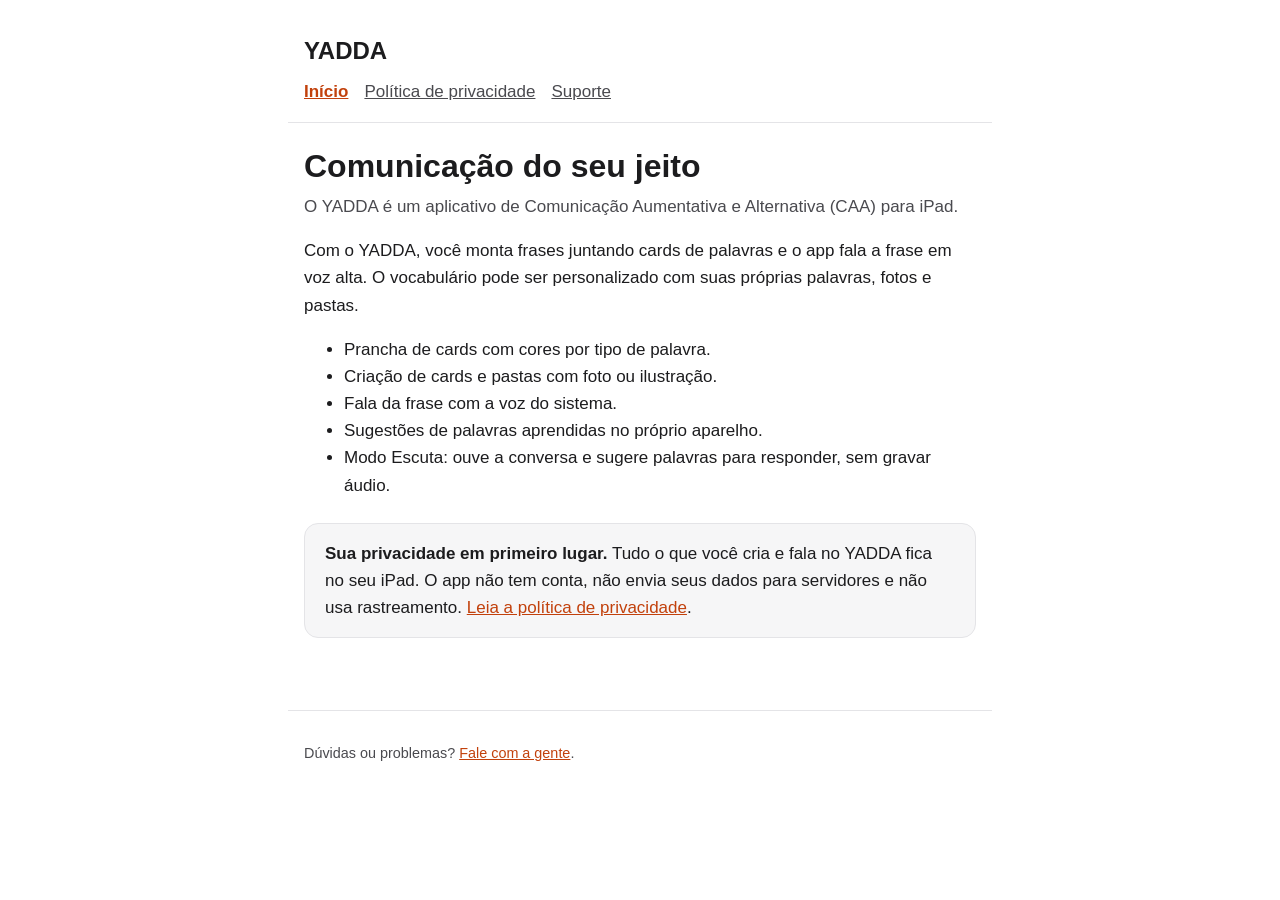
==== index.html @ 6ea57fcd "Site do YADDA: início, política de privacidade e suporte Inclui o guia APP_STORE.md com as respostas" ====
<!doctype html>
<html lang="pt-BR">
<head>
  <meta charset="utf-8">
  <meta name="viewport" content="width=device-width, initial-scale=1">
  <title>YADDA</title>
  <meta name="description" content="YADDA é um aplicativo de Comunicação Aumentativa e Alternativa (CAA) para iPad.">
  <link rel="stylesheet" href="estilo.css">
</head>
<body>
  <header>
    <a class="marca" href="index.html">YADDA</a>
    <nav aria-label="Páginas do site">
      <a href="index.html" aria-current="page">Início</a>
      <a href="privacidade.html">Política de privacidade</a>
      <a href="suporte.html">Suporte</a>
    </nav>
  </header>

  <main>
    <h1>Comunicação do seu jeito</h1>
    <p class="subtitulo">O YADDA é um aplicativo de Comunicação Aumentativa e Alternativa (CAA) para iPad.</p>

    <p>Com o YADDA, você monta frases juntando cards de palavras e o app fala a frase em voz alta. O vocabulário pode ser personalizado com suas próprias palavras, fotos e pastas.</p>

    <ul>
      <li>Prancha de cards com cores por tipo de palavra.</li>
      <li>Criação de cards e pastas com foto ou ilustração.</li>
      <li>Fala da frase com a voz do sistema.</li>
      <li>Sugestões de palavras aprendidas no próprio aparelho.</li>
      <li>Modo Escuta: ouve a conversa e sugere palavras para responder, sem gravar áudio.</li>
    </ul>

    <div class="cartao">
      <p><strong>Sua privacidade em primeiro lugar.</strong> Tudo o que você cria e fala no YADDA fica no seu iPad. O app não tem conta, não envia seus dados para servidores e não usa rastreamento. <a href="privacidade.html">Leia a política de privacidade</a>.</p>
    </div>
  </main>

  <footer>
    <p>Dúvidas ou problemas? <a href="suporte.html">Fale com a gente</a>.</p>
  </footer>
</body>
</html>
---- estilo.css ----
:root {
  --fundo: #ffffff;
  --texto: #1c1c1e;
  --texto-suave: #4a4a4f;
  --destaque: #c2410c;
  --borda: #e4e4e7;
  --cartao: #f6f6f7;
  color-scheme: light dark;
}

@media (prefers-color-scheme: dark) {
  :root {
    --fundo: #111113;
    --texto: #f2f2f4;
    --texto-suave: #b4b4ba;
    --destaque: #fb923c;
    --borda: #2c2c30;
    --cartao: #1c1c1f;
  }
}

* { box-sizing: border-box; }

body {
  margin: 0;
  background: var(--fundo);
  color: var(--texto);
  font-family: -apple-system, BlinkMacSystemFont, "SF Pro Text", "Segoe UI", Roboto, sans-serif;
  font-size: 1.0625rem;
  line-height: 1.6;
}

header, main, footer {
  max-width: 44rem;
  margin: 0 auto;
  padding: 0 1rem;
}

header {
  padding-top: 2rem;
  padding-bottom: 1rem;
  border-bottom: 1px solid var(--borda);
}

header a.marca {
  font-size: 1.5rem;
  font-weight: 700;
  color: var(--texto);
  text-decoration: none;
}

nav {
  margin-top: 0.5rem;
  display: flex;
  flex-wrap: wrap;
  gap: 1rem;
}

nav a { color: var(--texto-suave); }
nav a[aria-current="page"] { color: var(--destaque); font-weight: 600; }

main { padding-top: 1.5rem; padding-bottom: 3rem; }

h1 { font-size: 2rem; line-height: 1.2; margin: 0 0 0.5rem; }
h2 { font-size: 1.3rem; margin-top: 2rem; }

a { color: var(--destaque); }
a:focus-visible { outline: 3px solid var(--destaque); outline-offset: 2px; }

.subtitulo { color: var(--texto-suave); margin-top: 0; }

.cartao {
  background: var(--cartao);
  border: 1px solid var(--borda);
  border-radius: 14px;
  padding: 1rem 1.25rem;
  margin: 1.5rem 0;
}

.cartao p:first-child { margin-top: 0; }
.cartao p:last-child { margin-bottom: 0; }

footer {
  border-top: 1px solid var(--borda);
  padding-top: 1rem;
  padding-bottom: 2rem;
  color: var(--texto-suave);
  font-size: 0.9rem;
}
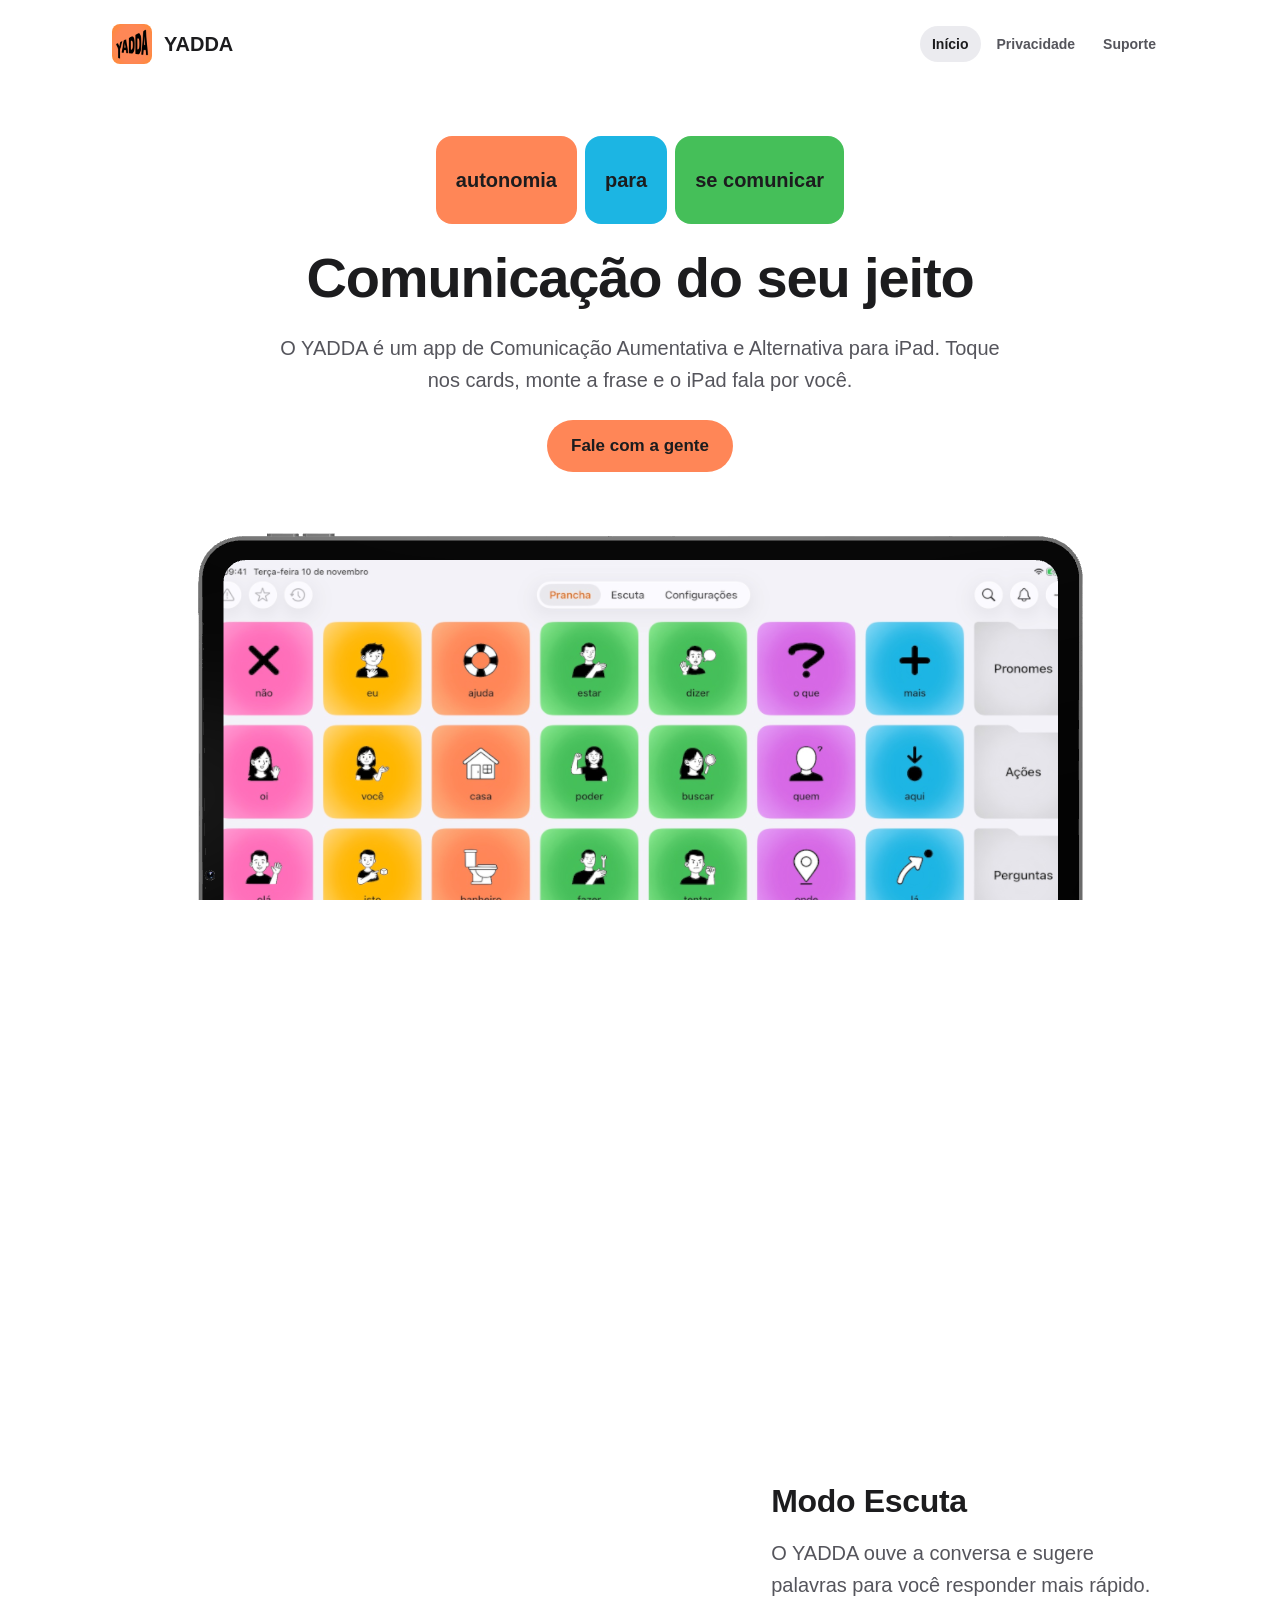
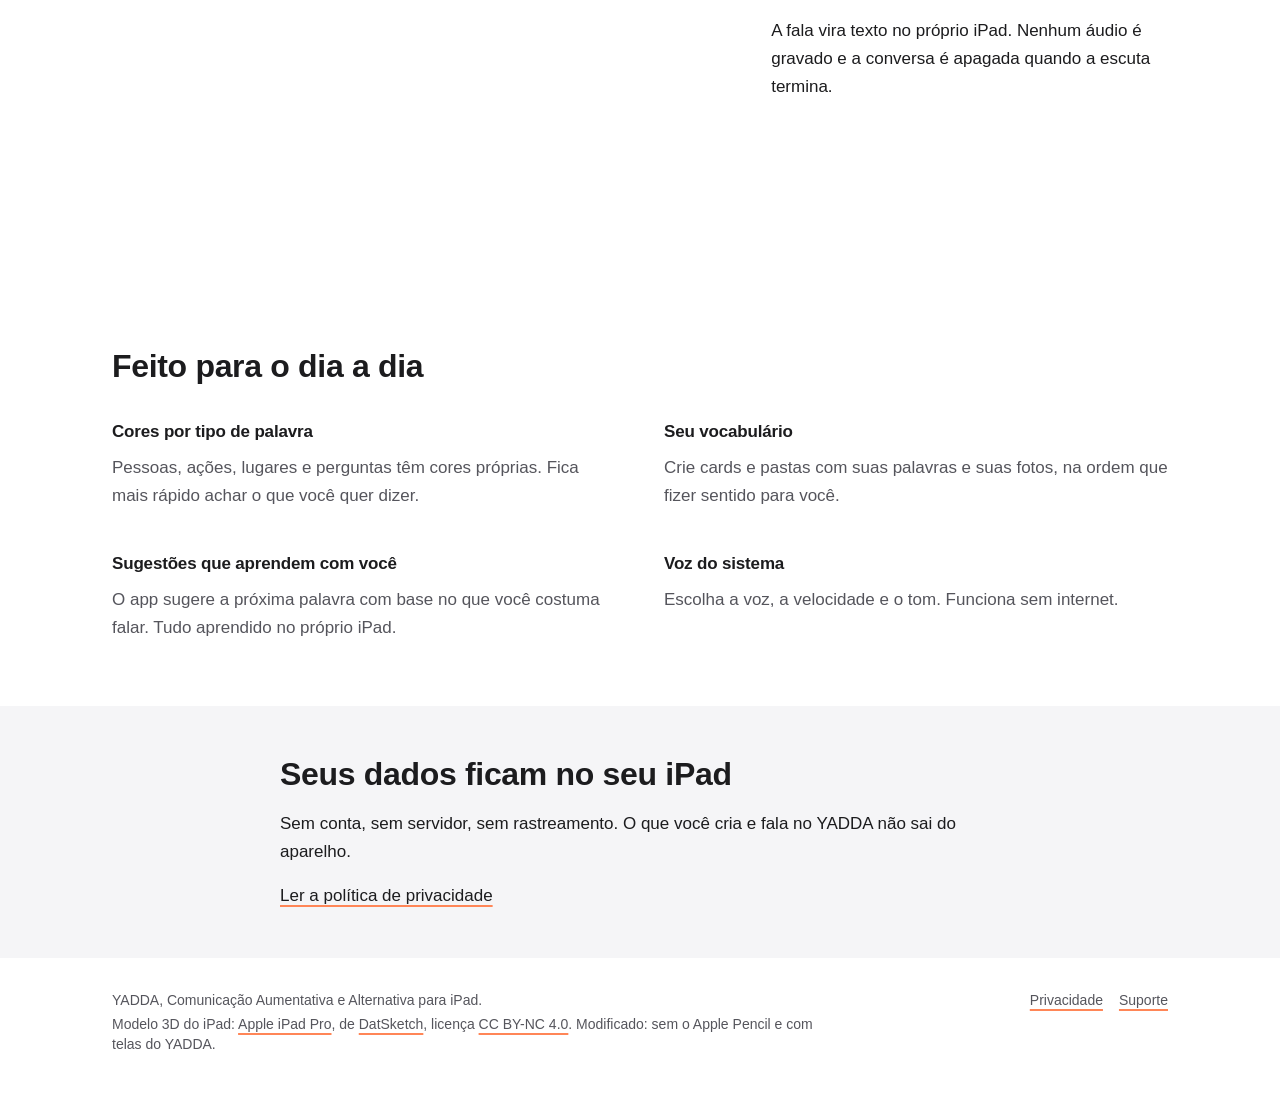
==== commit e28a891d: "feat: iPad 3D girando na rolagem, rolagem suave e frase nas cores do app - O iPad gira uma volta len" ====
--- a/index.html
+++ b/index.html
@@ -5,39 +5,106 @@
   <meta name="viewport" content="width=device-width, initial-scale=1">
   <title>YADDA</title>
   <meta name="description" content="YADDA é um aplicativo de Comunicação Aumentativa e Alternativa (CAA) para iPad.">
+  <meta name="theme-color" content="#ffffff" media="(prefers-color-scheme: light)">
+  <meta name="theme-color" content="#111113" media="(prefers-color-scheme: dark)">
+  <link rel="icon" href="favicon.png" type="image/png">
+  <link rel="apple-touch-icon" href="apple-touch-icon.png">
   <link rel="stylesheet" href="estilo.css">
+  <script>
+    if (!matchMedia("(prefers-reduced-motion: reduce)").matches) document.documentElement.classList.add("anima");
+  </script>
+  <script src="js/lenis-1.3.27.js" defer></script>
+  <script src="js/motion-14.6.0.js" defer></script>
+  <script src="js/animacoes.js" defer></script>
+  <script src="js/ipad3d.js" type="module"></script>
 </head>
 <body>
-  <header>
-    <a class="marca" href="index.html">YADDA</a>
-    <nav aria-label="Páginas do site">
-      <a href="index.html" aria-current="page">Início</a>
-      <a href="privacidade.html">Política de privacidade</a>
-      <a href="suporte.html">Suporte</a>
-    </nav>
+  <a class="pular" href="#conteudo">Pular para o conteúdo</a>
+  <div class="progresso" aria-hidden="true"></div>
+
+  <header class="topo">
+    <div class="conteudo">
+      <a class="marca" href="index.html" data-entra><img src="img/icone.png" alt="" width="40" height="40">YADDA</a>
+      <nav class="menu" aria-label="Páginas do site">
+        <a href="index.html" aria-current="page" data-entra>Início</a>
+        <a href="privacidade.html" data-entra>Privacidade</a>
+        <a href="suporte.html" data-entra>Suporte</a>
+      </nav>
+    </div>
   </header>
 
-  <main>
-    <h1>Comunicação do seu jeito</h1>
-    <p class="subtitulo">O YADDA é um aplicativo de Comunicação Aumentativa e Alternativa (CAA) para iPad.</p>
+  <main id="conteudo">
+    <section class="conteudo abertura">
+      <div class="abertura__texto">
+        <div class="frase" role="group" aria-label="Frase de exemplo. Toque em uma palavra para ouvir.">
+          <button type="button" data-entra data-palavra="autonomia">autonomia</button>
+          <button type="button" data-entra data-palavra="para">para</button>
+          <button type="button" data-entra data-palavra="se comunicar">se comunicar</button>
+        </div>
+        <h1 data-palavras>Comunicação do seu jeito</h1>
+        <p class="apoio" data-entra>O YADDA é um app de Comunicação Aumentativa e Alternativa para iPad. Toque nos cards, monte a frase e o iPad fala por você.</p>
+        <a class="botao botao--principal" href="suporte.html" data-entra>Fale com a gente</a>
+      </div>
+      <div class="palco" data-entra>
+        <figure class="ipad" data-inclina data-ipad="prancha">
+          <img src="img/prancha.jpg" width="2048" height="1536" alt="Prancha do YADDA no iPad deitado, com cards coloridos de palavras organizados em colunas por cor e a frase autonomia para se comunicar escrita na barra de baixo, com sugestões de próximas palavras.">
+        </figure>
+      </div>
+    </section>
 
-    <p>Com o YADDA, você monta frases juntando cards de palavras e o app fala a frase em voz alta. O vocabulário pode ser personalizado com suas próprias palavras, fotos e pastas.</p>
+    <section class="conteudo escuta" aria-labelledby="titulo-escuta">
+      <div class="escuta__texto" data-cascata>
+        <h2 id="titulo-escuta">Modo Escuta</h2>
+        <p class="apoio">O YADDA ouve a conversa e sugere palavras para você responder mais rápido.</p>
+        <p>A fala vira texto no próprio iPad. Nenhum áudio é gravado e a conversa é apagada quando a escuta termina.</p>
+      </div>
+      <figure class="ipad" data-revela data-ipad="escuta">
+        <img src="img/escuta.jpg" width="2048" height="1536" alt="Tela do Modo Escuta no iPad deitado, com uma esfera colorida no centro e o botão para permitir o microfone e a fala." loading="lazy">
+      </figure>
+    </section>
 
-    <ul>
-      <li>Prancha de cards com cores por tipo de palavra.</li>
-      <li>Criação de cards e pastas com foto ou ilustração.</li>
-      <li>Fala da frase com a voz do sistema.</li>
-      <li>Sugestões de palavras aprendidas no próprio aparelho.</li>
-      <li>Modo Escuta: ouve a conversa e sugere palavras para responder, sem gravar áudio.</li>
-    </ul>
+    <section class="conteudo recursos" aria-labelledby="titulo-recursos">
+      <h2 id="titulo-recursos" data-revela>Feito para o dia a dia</h2>
+      <ul data-cascata>
+        <li>
+          <h3>Cores por tipo de palavra</h3>
+          <p>Pessoas, ações, lugares e perguntas têm cores próprias. Fica mais rápido achar o que você quer dizer.</p>
+        </li>
+        <li>
+          <h3>Seu vocabulário</h3>
+          <p>Crie cards e pastas com suas palavras e suas fotos, na ordem que fizer sentido para você.</p>
+        </li>
+        <li>
+          <h3>Sugestões que aprendem com você</h3>
+          <p>O app sugere a próxima palavra com base no que você costuma falar. Tudo aprendido no próprio iPad.</p>
+        </li>
+        <li>
+          <h3>Voz do sistema</h3>
+          <p>Escolha a voz, a velocidade e o tom. Funciona sem internet.</p>
+        </li>
+      </ul>
+    </section>
 
-    <div class="cartao">
-      <p><strong>Sua privacidade em primeiro lugar.</strong> Tudo o que você cria e fala no YADDA fica no seu iPad. O app não tem conta, não envia seus dados para servidores e não usa rastreamento. <a href="privacidade.html">Leia a política de privacidade</a>.</p>
-    </div>
+    <section class="faixa" aria-labelledby="titulo-privacidade">
+      <div class="conteudo" data-cascata>
+        <h2 id="titulo-privacidade">Seus dados ficam no seu iPad</h2>
+        <p>Sem conta, sem servidor, sem rastreamento. O que você cria e fala no YADDA não sai do aparelho.</p>
+        <p><a href="privacidade.html">Ler a política de privacidade</a></p>
+      </div>
+    </section>
   </main>
 
-  <footer>
-    <p>Dúvidas ou problemas? <a href="suporte.html">Fale com a gente</a>.</p>
+  <footer class="rodape">
+    <div class="conteudo">
+      <div class="rodape__texto">
+        <p>YADDA, Comunicação Aumentativa e Alternativa para iPad.</p>
+        <p>Modelo 3D do iPad: <a href="https://sketchfab.com/3d-models/apple-ipad-pro-e5ffb3c80b2d4d6690249f8ee2bdafbe">Apple iPad Pro</a>, de <a href="https://sketchfab.com/DatSketch">DatSketch</a>, licença <a href="https://creativecommons.org/licenses/by-nc/4.0/deed.pt-br">CC BY-NC 4.0</a>. Modificado: sem o Apple Pencil e com telas do YADDA.</p>
+      </div>
+      <nav aria-label="Rodapé">
+        <a href="privacidade.html">Privacidade</a>
+        <a href="suporte.html">Suporte</a>
+      </nav>
+    </div>
   </footer>
 </body>
 </html>
--- a/estilo.css
+++ b/estilo.css
@@ -1,89 +1,496 @@
+/* YADDA · tokens e estilos do site.
+   Primitivos vêm do app (Colors/Default e AppIcon). Componentes usam só os semânticos. */
+
 :root {
-  --fundo: #ffffff;
-  --texto: #1c1c1e;
-  --texto-suave: #4a4a4f;
-  --destaque: #c2410c;
-  --borda: #e4e4e7;
-  --cartao: #f6f6f7;
+  /* Primitivos: paleta Original dos cards e laranja do ícone */
+  --yellow-500: #ffb700;
+  --green-500: #45bf59;
+  --orange-500: #ff8657;
+  --blue-500: #1cb5e3;
+  --pink-500: #ff6eb9;
+  --purple-500: #d668e5;
+  --neutral-0: #ffffff;
+  --neutral-50: #f5f5f7;
+  --neutral-100: #ebebef;
+  --neutral-600: #55555c;
+  --neutral-900: #1c1c1e;
+  --neutral-950: #111113;
+
+  /* Semânticos (claro) */
+  --color-bg: var(--neutral-0);
+  --color-surface: var(--neutral-50);
+  --color-surface-strong: var(--neutral-100);
+  --color-text: var(--neutral-900);
+  --color-text-muted: var(--neutral-600);
+  --color-on-brand: var(--neutral-900);
+  --color-brand: var(--orange-500);
+  --color-link-line: var(--orange-500);
+  --color-focus: var(--neutral-900);
+  --color-bezel: var(--neutral-900);
+
+  /* Espaço (grade de 4) */
+  --space-1: 4px;
+  --space-2: 8px;
+  --space-3: 12px;
+  --space-4: 16px;
+  --space-5: 20px;
+  --space-6: 24px;
+  --space-8: 32px;
+  --space-10: 40px;
+  --space-12: 48px;
+  --space-16: 64px;
+  --space-24: 96px;
+
+  /* Raio */
+  --radius-sm: 8px;
+  --radius-md: 16px;
+  --radius-lg: 24px;
+  --radius-xl: 40px;
+  --radius-pill: 999px;
+
+  /* Tipografia: escala com line-height na grade */
+  --font-sans: -apple-system, BlinkMacSystemFont, "SF Pro Text", "Segoe UI", Roboto, sans-serif;
+  --text-sm: 14px;   --leading-sm: 20px;
+  --text-md: 17px;   --leading-md: 28px;
+  --text-lg: 20px;   --leading-lg: 32px;
+  --text-xl: 24px;   --leading-xl: 32px;
+  --text-2xl: 32px;  --leading-2xl: 40px;
+  --text-3xl: 40px;  --leading-3xl: 44px;
+  --text-4xl: 56px;  --leading-4xl: 60px;
+
+  /* Sombra e movimento */
+  --shadow-shot: 0 12px 40px rgb(0 0 0 / 0.12);
+  --duration-fast: 150ms;
+  --duration-base: 240ms;
+  --ease: cubic-bezier(0.2, 0, 0, 1);
+
+  /* Largura */
+  --width-page: 1120px;
+  --width-text: 720px;
+
   color-scheme: light dark;
 }
 
 @media (prefers-color-scheme: dark) {
   :root {
-    --fundo: #111113;
-    --texto: #f2f2f4;
-    --texto-suave: #b4b4ba;
-    --destaque: #fb923c;
-    --borda: #2c2c30;
-    --cartao: #1c1c1f;
+    --color-bg: var(--neutral-950);
+    --color-surface: #1c1c1f;
+    --color-surface-strong: #2a2a2e;
+    --color-text: #f2f2f4;
+    --color-text-muted: #b4b4ba;
+    --color-focus: #f2f2f4;
+    --color-bezel: #2a2a2e;
+    --shadow-shot: 0 12px 40px rgb(0 0 0 / 0.5);
   }
 }
 
-* { box-sizing: border-box; }
+/* Rolagem suave (Lenis) */
+html.lenis,
+html.lenis body {
+  height: auto;
+}
+
+.lenis:not(.lenis-autoToggle).lenis-stopped {
+  overflow: clip;
+}
+
+.lenis [data-lenis-prevent],
+.lenis [data-lenis-prevent-wheel],
+.lenis [data-lenis-prevent-touch],
+.lenis [data-lenis-prevent-vertical],
+.lenis [data-lenis-prevent-horizontal] {
+  overscroll-behavior: contain;
+}
+
+.lenis.lenis-smooth iframe {
+  pointer-events: none;
+}
+
+.lenis.lenis-autoToggle {
+  transition-property: overflow;
+  transition-duration: 1ms;
+  transition-behavior: allow-discrete;
+}
+
+/* Base */
+*, *::before, *::after { box-sizing: border-box; }
+
+html { -webkit-text-size-adjust: 100%; }
 
 body {
   margin: 0;
-  background: var(--fundo);
-  color: var(--texto);
-  font-family: -apple-system, BlinkMacSystemFont, "SF Pro Text", "Segoe UI", Roboto, sans-serif;
-  font-size: 1.0625rem;
-  line-height: 1.6;
-}
-
-header, main, footer {
-  max-width: 44rem;
+  background: var(--color-bg);
+  color: var(--color-text);
+  font-family: var(--font-sans);
+  font-size: var(--text-md);
+  line-height: var(--leading-md);
+}
+
+img { display: block; max-width: 100%; height: auto; }
+
+a {
+  color: inherit;
+  text-decoration-line: underline;
+  text-decoration-color: var(--color-link-line);
+  text-decoration-thickness: 2px;
+  text-underline-offset: 4px;
+  transition: text-decoration-thickness var(--duration-fast) var(--ease);
+}
+a:hover { text-decoration-thickness: 4px; }
+
+:focus-visible {
+  outline: 3px solid var(--color-focus);
+  outline-offset: 4px;
+  border-radius: var(--radius-sm);
+}
+
+.pular {
+  position: absolute;
+  left: var(--space-4);
+  top: calc(-1 * var(--space-16));
+  padding: var(--space-2) var(--space-4);
+  background: var(--color-text);
+  color: var(--color-bg);
+  border-radius: var(--radius-sm);
+  z-index: 10;
+}
+.pular:focus { top: var(--space-4); }
+
+.conteudo {
+  width: 100%;
+  max-width: var(--width-page);
   margin: 0 auto;
-  padding: 0 1rem;
-}
-
-header {
-  padding-top: 2rem;
-  padding-bottom: 1rem;
-  border-bottom: 1px solid var(--borda);
-}
-
-header a.marca {
-  font-size: 1.5rem;
-  font-weight: 700;
-  color: var(--texto);
-  text-decoration: none;
-}
-
-nav {
-  margin-top: 0.5rem;
+  padding: 0 var(--space-4);
+}
+
+@media (min-width: 768px) {
+  .conteudo { padding: 0 var(--space-8); }
+}
+
+/* Topo */
+.topo .conteudo {
   display: flex;
   flex-wrap: wrap;
-  gap: 1rem;
-}
-
-nav a { color: var(--texto-suave); }
-nav a[aria-current="page"] { color: var(--destaque); font-weight: 600; }
-
-main { padding-top: 1.5rem; padding-bottom: 3rem; }
-
-h1 { font-size: 2rem; line-height: 1.2; margin: 0 0 0.5rem; }
-h2 { font-size: 1.3rem; margin-top: 2rem; }
-
-a { color: var(--destaque); }
-a:focus-visible { outline: 3px solid var(--destaque); outline-offset: 2px; }
-
-.subtitulo { color: var(--texto-suave); margin-top: 0; }
-
-.cartao {
-  background: var(--cartao);
-  border: 1px solid var(--borda);
-  border-radius: 14px;
-  padding: 1rem 1.25rem;
-  margin: 1.5rem 0;
-}
-
-.cartao p:first-child { margin-top: 0; }
-.cartao p:last-child { margin-bottom: 0; }
-
-footer {
-  border-top: 1px solid var(--borda);
-  padding-top: 1rem;
-  padding-bottom: 2rem;
-  color: var(--texto-suave);
-  font-size: 0.9rem;
-}
+  align-items: center;
+  justify-content: space-between;
+  gap: var(--space-4);
+  padding-top: var(--space-6);
+  padding-bottom: var(--space-6);
+}
+
+.marca {
+  display: inline-flex;
+  align-items: center;
+  gap: var(--space-3);
+  font-size: var(--text-lg);
+  line-height: var(--leading-lg);
+  font-weight: 800;
+  text-decoration: none;
+}
+.marca img {
+  width: 40px;
+  height: 40px;
+  border-radius: var(--radius-sm);
+}
+
+.menu {
+  display: flex;
+  flex-wrap: wrap;
+  gap: var(--space-1);
+}
+.menu a {
+  display: inline-block;
+  padding: var(--space-2) var(--space-3);
+  border-radius: var(--radius-pill);
+  font-size: var(--text-sm);
+  line-height: var(--leading-sm);
+  font-weight: 600;
+  text-decoration: none;
+  color: var(--color-text-muted);
+  transition: background-color var(--duration-fast) var(--ease), color var(--duration-fast) var(--ease);
+}
+.menu a:hover { color: var(--color-text); background: var(--color-surface); }
+.menu a[aria-current="page"] { color: var(--color-text); background: var(--color-surface-strong); }
+
+/* Tipografia */
+h1, h2, h3 { margin: 0; letter-spacing: -0.01em; }
+
+h1 {
+  font-size: var(--text-3xl);
+  line-height: var(--leading-3xl);
+  font-weight: 800;
+  letter-spacing: -0.02em;
+}
+
+h2 {
+  font-size: var(--text-xl);
+  line-height: var(--leading-xl);
+  font-weight: 700;
+}
+
+h3 {
+  font-size: var(--text-md);
+  line-height: var(--leading-md);
+  font-weight: 700;
+}
+
+@media (min-width: 768px) {
+  h1 { font-size: var(--text-4xl); line-height: var(--leading-4xl); }
+  h2 { font-size: var(--text-2xl); line-height: var(--leading-2xl); }
+}
+
+p { margin: 0; }
+
+.apoio {
+  font-size: var(--text-lg);
+  line-height: var(--leading-lg);
+  color: var(--color-text-muted);
+}
+
+/* Botões: um cheio por página */
+.botao {
+  display: inline-flex;
+  align-items: center;
+  justify-content: center;
+  min-height: 48px;
+  padding: var(--space-3) var(--space-6);
+  border-radius: var(--radius-pill);
+  font-weight: 700;
+  text-decoration: none;
+  transition: transform var(--duration-fast) var(--ease), opacity var(--duration-fast) var(--ease);
+}
+.botao:active { transform: scale(0.98); }
+.botao--principal { background: var(--color-brand); color: var(--color-on-brand); }
+.botao--principal:hover { opacity: 0.9; }
+
+/* Página inicial */
+.abertura {
+  display: grid;
+  gap: var(--space-12);
+  justify-items: center;
+  padding-top: var(--space-8);
+  padding-bottom: var(--space-16);
+  text-align: center;
+}
+
+.abertura__texto {
+  display: grid;
+  gap: var(--space-6);
+  justify-items: center;
+  max-width: var(--width-text);
+}
+
+@media (min-width: 960px) {
+  .abertura { gap: var(--space-16); padding-top: var(--space-12); padding-bottom: var(--space-24); }
+}
+
+/* A frase em cards: o destaque do site */
+.frase {
+  display: flex;
+  flex-wrap: wrap;
+  justify-content: center;
+  gap: var(--space-2);
+}
+.frase button {
+  min-width: 80px;
+  height: 88px;
+  padding: 0 var(--space-5);
+  border: 0;
+  border-radius: var(--radius-md);
+  color: var(--color-on-brand);
+  font: inherit;
+  font-size: var(--text-lg);
+  line-height: var(--leading-lg);
+  font-weight: 700;
+  cursor: pointer;
+  -webkit-tap-highlight-color: transparent;
+}
+@media (max-width: 480px) {
+  .frase button {
+    min-width: 0;
+    height: 64px;
+    padding: 0 var(--space-3);
+    font-size: var(--text-md);
+    line-height: var(--leading-md);
+    border-radius: var(--radius-sm);
+  }
+}
+.frase button:nth-child(1) { background: var(--orange-500); }
+.frase button:nth-child(2) { background: var(--blue-500); }
+.frase button:nth-child(3) { background: var(--green-500); }
+
+.palavra { display: inline-block; }
+
+/* Moldura de iPad */
+.palco {
+  width: 100%;
+  max-width: 880px;
+  perspective: 1600px;
+}
+
+.ipad {
+  margin: 0;
+  padding: var(--space-3);
+  border-radius: var(--radius-lg);
+  background: var(--color-bezel);
+  box-shadow: var(--shadow-shot);
+  will-change: transform;
+}
+.ipad img { border-radius: var(--radius-md); }
+
+@media (min-width: 768px) {
+  .ipad { padding: var(--space-4); border-radius: var(--radius-xl); }
+  .ipad img { border-radius: var(--radius-lg); }
+}
+
+/* iPad 3D: o canvas cobre a tela, e as molduras viram só âncoras de posição */
+.cena3d {
+  position: fixed;
+  inset: 0;
+  width: 100%;
+  height: 100%;
+  z-index: 5;
+  pointer-events: none;
+  opacity: 0;
+}
+.tres [data-ipad] { background: transparent; box-shadow: none; }
+.tres [data-ipad] img { opacity: 0; }
+
+/* Barra de progresso da leitura, nas cores dos cards */
+.progresso {
+  position: fixed;
+  inset: 0 0 auto 0;
+  height: var(--space-1);
+  z-index: 20;
+  transform: scaleX(0);
+  transform-origin: 0 50%;
+  background: linear-gradient(90deg,
+    var(--pink-500) 0 16.66%, var(--yellow-500) 0 33.33%, var(--orange-500) 0 50%,
+    var(--green-500) 0 66.66%, var(--purple-500) 0 83.33%, var(--blue-500) 0);
+}
+
+/* Estado inicial das animações: só quando o JS e o movimento estão ligados */
+.anima [data-entra],
+.anima [data-revela],
+.anima [data-cascata] > *,
+.anima .palavra { opacity: 0; }
+
+.recursos {
+  display: grid;
+  gap: var(--space-8);
+  padding-top: var(--space-16);
+  padding-bottom: var(--space-16);
+}
+.recursos ul {
+  display: grid;
+  gap: var(--space-8);
+  margin: 0;
+  padding: 0;
+  list-style: none;
+}
+.recursos li { display: grid; gap: var(--space-2); align-content: start; }
+.recursos li p { color: var(--color-text-muted); }
+
+@media (min-width: 768px) {
+  .recursos ul { grid-template-columns: repeat(2, 1fr); gap: var(--space-10) var(--space-12); }
+}
+
+.escuta {
+  display: grid;
+  gap: var(--space-10);
+  align-items: center;
+  padding-top: var(--space-16);
+  padding-bottom: var(--space-16);
+}
+.escuta__texto { display: grid; gap: var(--space-4); }
+.escuta .ipad { width: 100%; order: -1; }
+
+@media (min-width: 960px) {
+  .escuta { grid-template-columns: 3fr 2fr; gap: var(--space-16); }
+}
+
+.faixa {
+  background: var(--color-surface);
+}
+.faixa .conteudo {
+  display: grid;
+  gap: var(--space-4);
+  padding-top: var(--space-12);
+  padding-bottom: var(--space-12);
+  max-width: calc(var(--width-text) + 2 * var(--space-8));
+}
+
+/* Páginas de texto (privacidade e suporte) */
+.leitura {
+  max-width: calc(var(--width-text) + 2 * var(--space-8));
+  padding-top: var(--space-8);
+  padding-bottom: var(--space-16);
+}
+.leitura > * + * { margin-top: var(--space-4); }
+.leitura h1 + .apoio { margin-top: var(--space-3); }
+.leitura h2 { margin-top: var(--space-12); }
+.leitura h3 { margin-top: var(--space-6); }
+.leitura ul { padding-left: var(--space-6); }
+.leitura li + li { margin-top: var(--space-2); }
+
+.resumo {
+  margin-top: var(--space-8);
+  padding: var(--space-6);
+  border-radius: var(--radius-md);
+  background: var(--color-surface);
+}
+
+/* Perguntas frequentes */
+.perguntas { margin-top: var(--space-6); }
+.perguntas details {
+  border-radius: var(--radius-md);
+  background: var(--color-surface);
+}
+.perguntas details + details { margin-top: var(--space-2); }
+.perguntas summary {
+  display: flex;
+  justify-content: space-between;
+  align-items: center;
+  gap: var(--space-4);
+  min-height: 56px;
+  padding: var(--space-3) var(--space-5);
+  font-weight: 700;
+  cursor: pointer;
+  list-style: none;
+  border-radius: var(--radius-md);
+}
+.perguntas summary::-webkit-details-marker { display: none; }
+.perguntas summary::after {
+  content: "";
+  flex: none;
+  width: 10px;
+  height: 10px;
+  border-right: 2px solid currentColor;
+  border-bottom: 2px solid currentColor;
+  transform: translateY(-2px) rotate(45deg);
+  transition: transform var(--duration-fast) var(--ease);
+}
+.perguntas details[open] summary::after { transform: translateY(2px) rotate(-135deg); }
+.perguntas details .resposta {
+  padding: 0 var(--space-5) var(--space-5);
+  color: var(--color-text-muted);
+}
+
+/* Rodapé */
+.rodape .conteudo {
+  display: flex;
+  flex-wrap: wrap;
+  justify-content: space-between;
+  gap: var(--space-4);
+  padding-top: var(--space-8);
+  padding-bottom: var(--space-10);
+  font-size: var(--text-sm);
+  line-height: var(--leading-sm);
+  color: var(--color-text-muted);
+}
+.rodape__texto { display: grid; gap: var(--space-1); max-width: var(--width-text); }
+.rodape nav { display: flex; flex-wrap: wrap; gap: var(--space-4); }
+
+@media (prefers-reduced-motion: reduce) {
+  *, *::before, *::after { transition: none !important; animation: none !important; }
+}
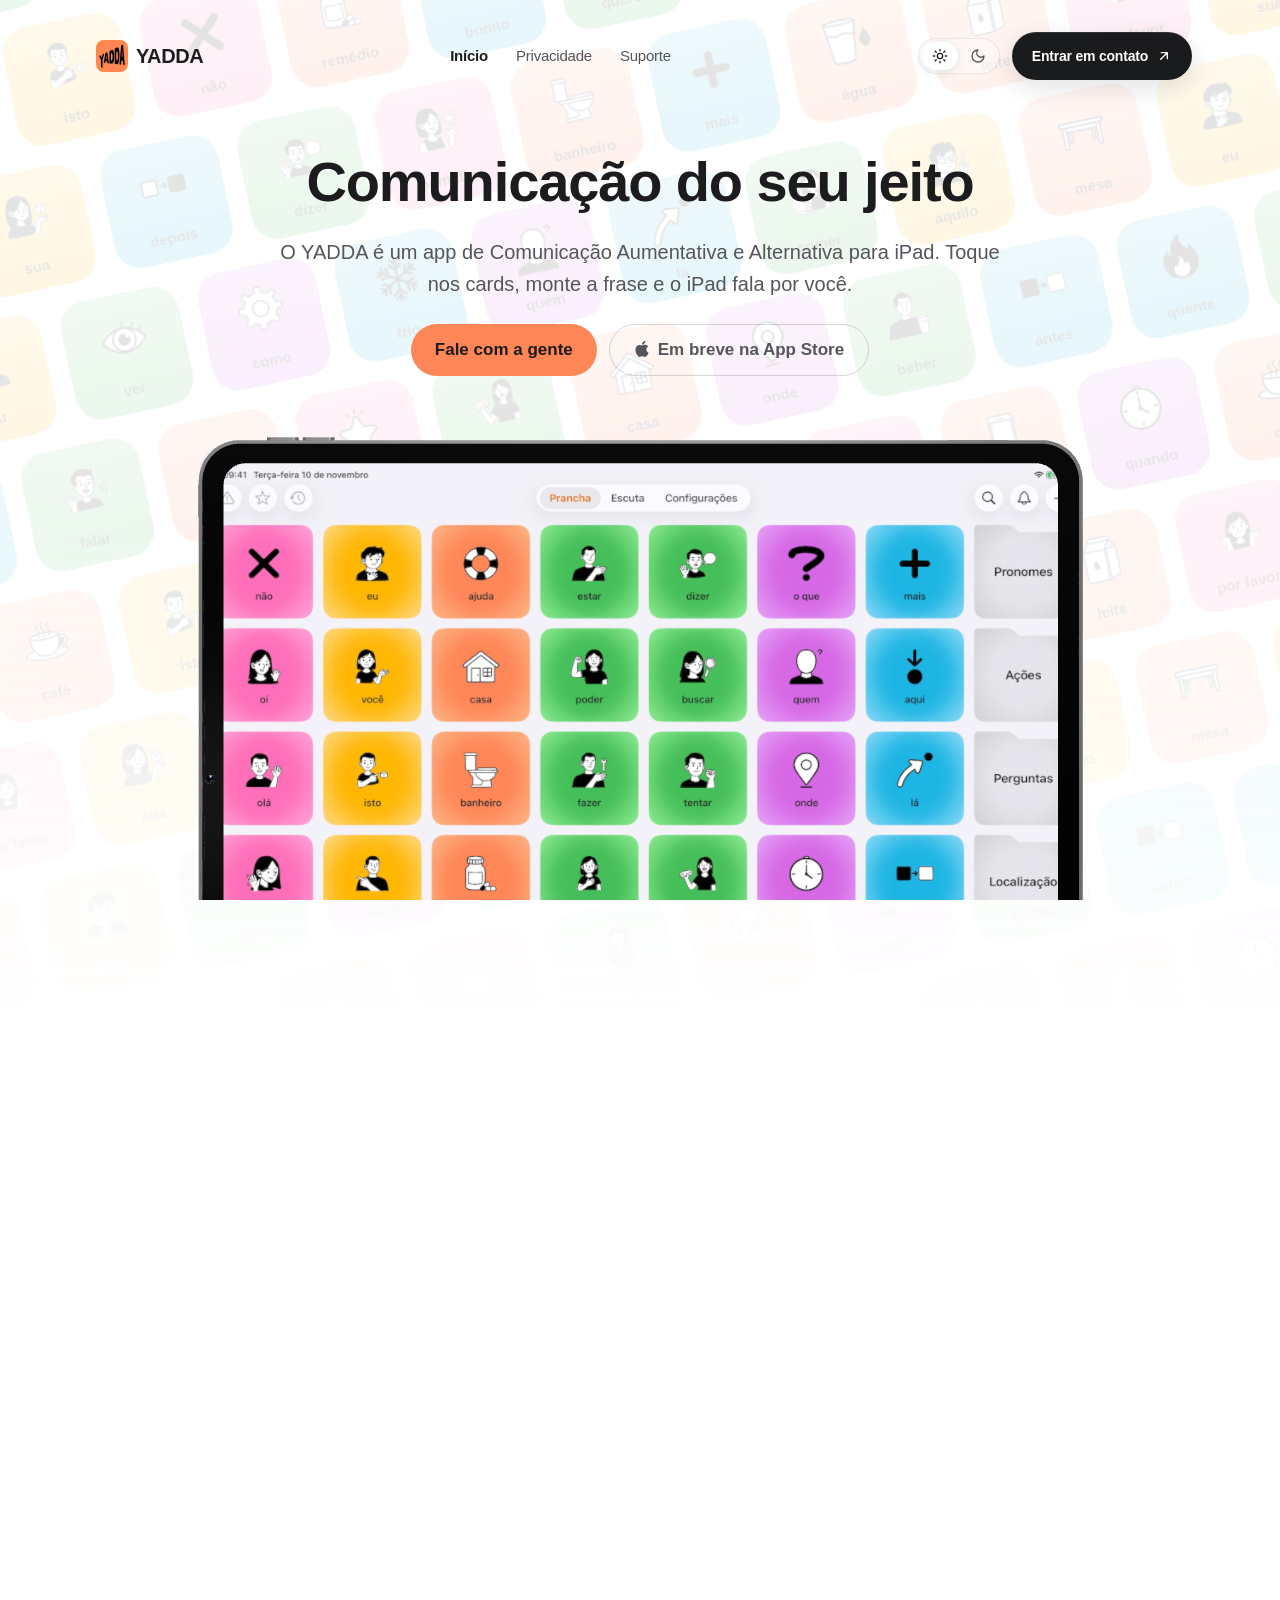
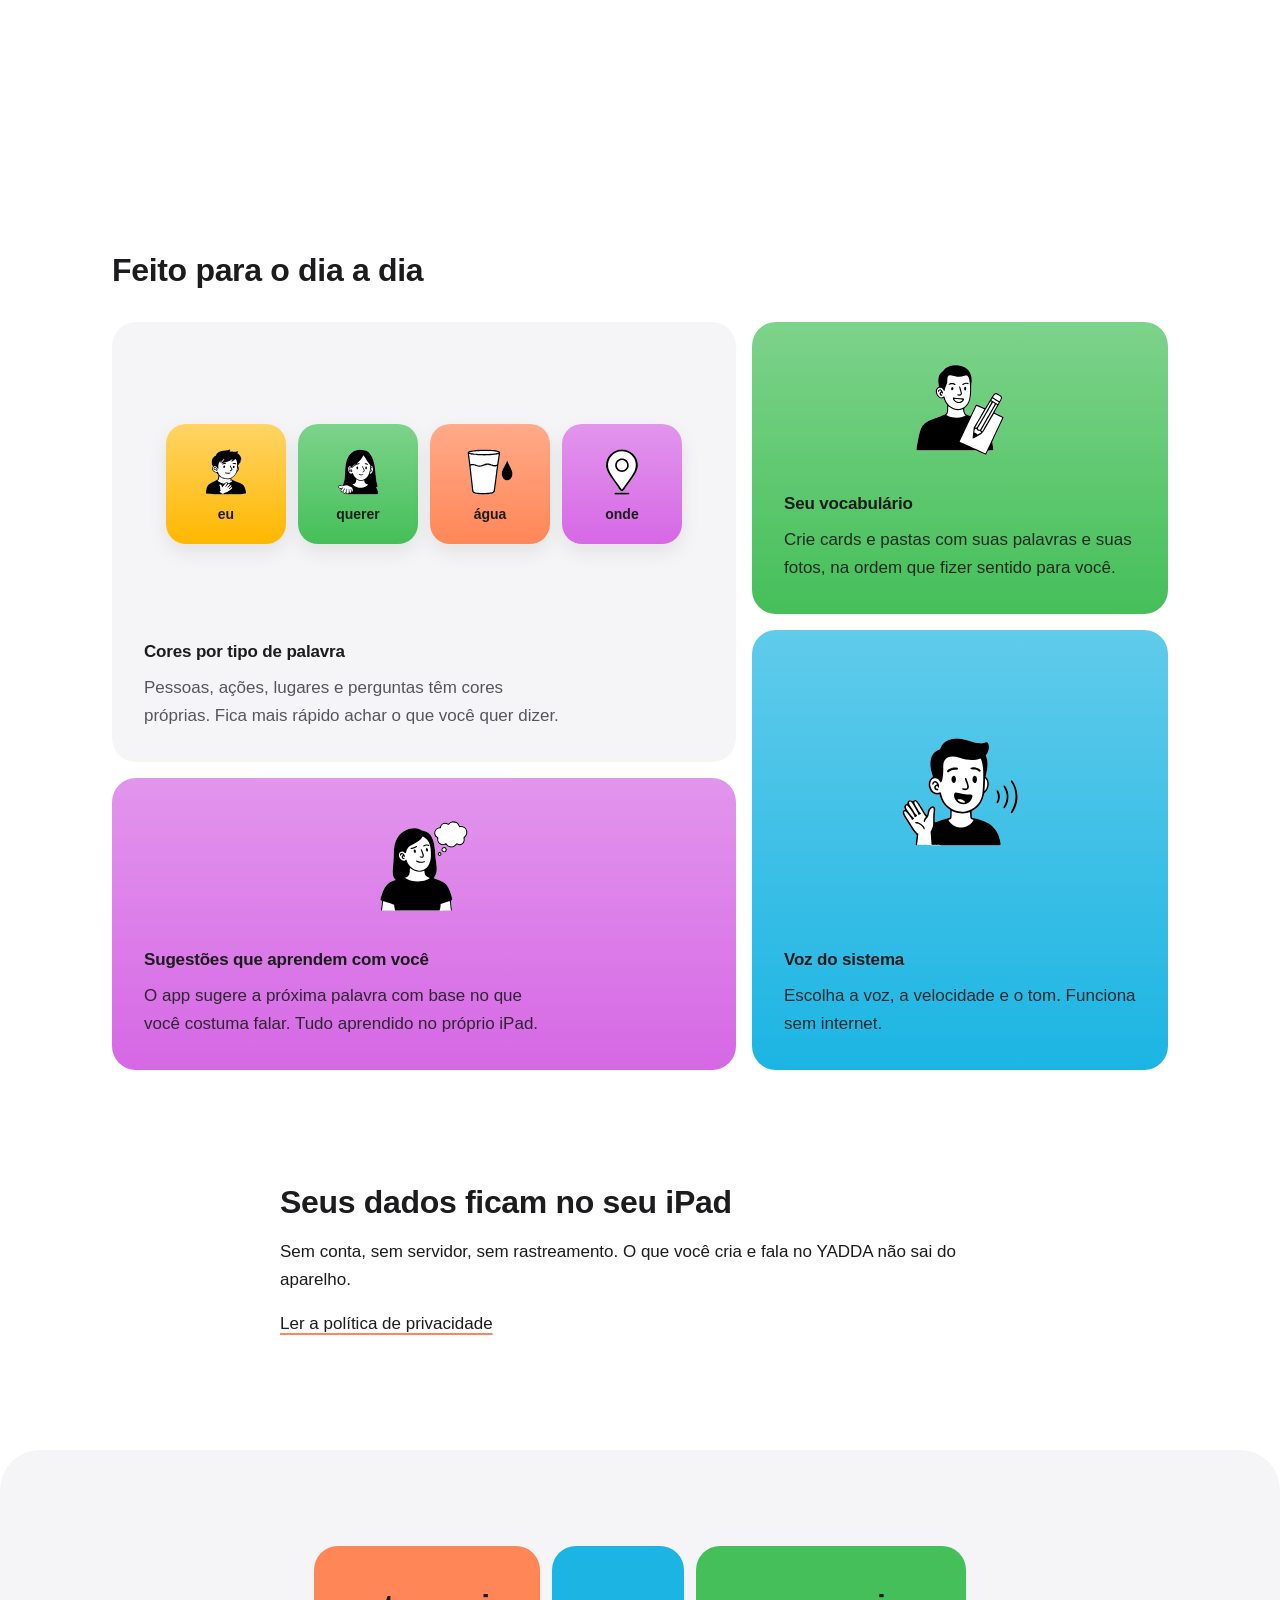
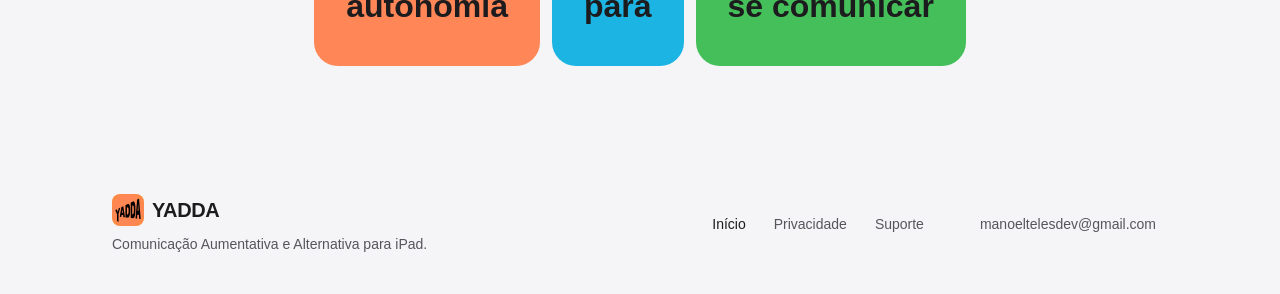
==== commit 256c49d6: "feat: navbar de vidro, tema claro e escuro, mosaico na hero, bento com pictogramas e footer novo Co-" ====
--- a/index.html
+++ b/index.html
@@ -5,45 +5,75 @@
   <meta name="viewport" content="width=device-width, initial-scale=1">
   <title>YADDA</title>
   <meta name="description" content="YADDA é um aplicativo de Comunicação Aumentativa e Alternativa (CAA) para iPad.">
-  <meta name="theme-color" content="#ffffff" media="(prefers-color-scheme: light)">
-  <meta name="theme-color" content="#111113" media="(prefers-color-scheme: dark)">
+  <meta name="theme-color" content="#ffffff" media="(prefers-color-scheme: light)" data-cor-tema="light">
+  <meta name="theme-color" content="#111113" media="(prefers-color-scheme: dark)" data-cor-tema="dark">
   <link rel="icon" href="favicon.png" type="image/png">
   <link rel="apple-touch-icon" href="apple-touch-icon.png">
   <link rel="stylesheet" href="estilo.css">
   <script>
+    try { var t = localStorage.getItem("yadda-tema"); if (t === "light" || t === "dark") document.documentElement.dataset.theme = t; } catch (e) {}
     if (!matchMedia("(prefers-reduced-motion: reduce)").matches) document.documentElement.classList.add("anima");
   </script>
   <script src="js/lenis-1.3.27.js" defer></script>
   <script src="js/motion-14.6.0.js" defer></script>
   <script src="js/animacoes.js" defer></script>
+  <script src="js/navbar.js" defer></script>
+  <script src="js/tema.js" defer></script>
+  <script src="js/mosaico.js" defer></script>
   <script src="js/ipad3d.js" type="module"></script>
 </head>
 <body>
   <a class="pular" href="#conteudo">Pular para o conteúdo</a>
   <div class="progresso" aria-hidden="true"></div>
 
-  <header class="topo">
-    <div class="conteudo">
-      <a class="marca" href="index.html" data-entra><img src="img/icone.png" alt="" width="40" height="40">YADDA</a>
-      <nav class="menu" aria-label="Páginas do site">
-        <a href="index.html" aria-current="page" data-entra>Início</a>
-        <a href="privacidade.html" data-entra>Privacidade</a>
-        <a href="suporte.html" data-entra>Suporte</a>
+  <div class="nav-cena" data-largo="true" data-entra>
+    <header class="nav">
+      <span class="nav__vidro" aria-hidden="true"></span>
+      <a class="nav__marca" href="index.html" aria-label="YADDA, início"><img src="img/icone.png" alt="" width="32" height="32">YADDA</a>
+      <nav class="nav__links" aria-label="Páginas do site">
+        <a href="index.html" aria-current="page">Início</a>
+        <a href="privacidade.html">Privacidade</a>
+        <a href="suporte.html">Suporte</a>
       </nav>
+      <div class="nav__acoes">
+      <div class="tema" role="group" aria-label="Tema do site">
+        <span class="tema__bolinha" aria-hidden="true"></span>
+        <button type="button" class="tema__opcao" data-tema="light" aria-label="Claro" aria-pressed="false"><svg width="16" height="16" viewBox="0 0 24 24" fill="none" stroke="currentColor" stroke-width="2" stroke-linecap="round" stroke-linejoin="round" aria-hidden="true"><circle cx="12" cy="12" r="4"/><path d="M12 2v2M12 20v2M4.93 4.93l1.41 1.41M17.66 17.66l1.41 1.41M2 12h2M20 12h2M6.34 17.66l-1.41 1.41M19.07 4.93l-1.41 1.41"/></svg></button>
+        <button type="button" class="tema__opcao" data-tema="dark" aria-label="Escuro" aria-pressed="false"><svg width="16" height="16" viewBox="0 0 24 24" fill="none" stroke="currentColor" stroke-width="2" stroke-linecap="round" stroke-linejoin="round" aria-hidden="true"><path d="M12 3a6 6 0 0 0 9 9 9 9 0 1 1-9-9Z"/></svg></button>
+      </div>
+      <a class="nav__cta" href="suporte.html">Entrar em contato<svg class="nav__seta" width="16" height="16" viewBox="0 0 24 24" fill="none" stroke="currentColor" stroke-width="2" stroke-linecap="round" stroke-linejoin="round" aria-hidden="true"><path d="M7 17 17 7M8 7h9v9"/></svg></a>
+      </div>
+      <button type="button" class="nav__menu" aria-expanded="false" aria-controls="nav-painel" aria-label="Abrir menu"><svg width="20" height="20" viewBox="0 0 24 24" fill="none" stroke="currentColor" stroke-width="2" stroke-linecap="round" stroke-linejoin="round" aria-hidden="true"><path d="m6 9 6 6 6-6"/></svg></button>
+    </header>
+    <div class="nav-painel" id="nav-painel" hidden>
+      <nav class="nav-painel__links" aria-label="Páginas do site">
+        <a data-item href="index.html" aria-current="page">Início</a>
+        <a data-item href="privacidade.html">Privacidade</a>
+        <a data-item href="suporte.html">Suporte</a>
+      </nav>
+      <div class="nav-painel__tema" data-item>
+        <span>Tema</span>
+      <div class="tema" role="group" aria-label="Tema do site">
+        <span class="tema__bolinha" aria-hidden="true"></span>
+        <button type="button" class="tema__opcao" data-tema="light" aria-label="Claro" aria-pressed="false"><svg width="16" height="16" viewBox="0 0 24 24" fill="none" stroke="currentColor" stroke-width="2" stroke-linecap="round" stroke-linejoin="round" aria-hidden="true"><circle cx="12" cy="12" r="4"/><path d="M12 2v2M12 20v2M4.93 4.93l1.41 1.41M17.66 17.66l1.41 1.41M2 12h2M20 12h2M6.34 17.66l-1.41 1.41M19.07 4.93l-1.41 1.41"/></svg></button>
+        <button type="button" class="tema__opcao" data-tema="dark" aria-label="Escuro" aria-pressed="false"><svg width="16" height="16" viewBox="0 0 24 24" fill="none" stroke="currentColor" stroke-width="2" stroke-linecap="round" stroke-linejoin="round" aria-hidden="true"><path d="M12 3a6 6 0 0 0 9 9 9 9 0 1 1-9-9Z"/></svg></button>
+      </div>
+      </div>
+      <a class="nav-painel__cta" data-item href="suporte.html">Entrar em contato</a>
     </div>
-  </header>
+  </div>
 
   <main id="conteudo">
+    <div class="hero">
+    <div class="mosaico" aria-hidden="true"><div class="mosaico__plano"></div></div>
     <section class="conteudo abertura">
       <div class="abertura__texto">
-        <div class="frase" role="group" aria-label="Frase de exemplo. Toque em uma palavra para ouvir.">
-          <button type="button" data-entra data-palavra="autonomia">autonomia</button>
-          <button type="button" data-entra data-palavra="para">para</button>
-          <button type="button" data-entra data-palavra="se comunicar">se comunicar</button>
-        </div>
         <h1 data-palavras>Comunicação do seu jeito</h1>
         <p class="apoio" data-entra>O YADDA é um app de Comunicação Aumentativa e Alternativa para iPad. Toque nos cards, monte a frase e o iPad fala por você.</p>
-        <a class="botao botao--principal" href="suporte.html" data-entra>Fale com a gente</a>
+        <div class="abertura__acoes" data-entra>
+          <a class="botao botao--principal" href="suporte.html">Fale com a gente</a>
+          <button type="button" class="loja loja--hero" disabled><svg class="loja__logo" width="16" height="16" viewBox="0 0 24 24" fill="currentColor" aria-hidden="true"><path d="M12.152 6.896c-.948 0-2.415-1.078-3.96-1.04-2.04.027-3.91 1.183-4.961 3.014-2.117 3.675-.546 9.103 1.519 12.09 1.013 1.454 2.208 3.09 3.792 3.039 1.52-.065 2.09-.987 3.935-.987 1.831 0 2.35.987 3.96.948 1.637-.026 2.676-1.48 3.676-2.948 1.156-1.688 1.636-3.325 1.662-3.415-.039-.013-3.182-1.221-3.22-4.857-.026-3.04 2.48-4.494 2.597-4.559-1.429-2.09-3.623-2.324-4.39-2.376-2-.156-3.675 1.09-4.61 1.09zM15.53 3.83c.843-1.012 1.4-2.427 1.245-3.83-1.207.052-2.662.805-3.532 1.818-.78.896-1.454 2.338-1.273 3.714 1.338.104 2.715-.688 3.559-1.701"/></svg><span>Em breve na App Store</span></button>
+        </div>
       </div>
       <div class="palco" data-entra>
         <figure class="ipad" data-inclina data-ipad="prancha">
@@ -51,6 +81,8 @@
         </figure>
       </div>
     </section>
+
+    </div>
 
     <section class="conteudo escuta" aria-labelledby="titulo-escuta">
       <div class="escuta__texto" data-cascata>
@@ -65,22 +97,39 @@
 
     <section class="conteudo recursos" aria-labelledby="titulo-recursos">
       <h2 id="titulo-recursos" data-revela>Feito para o dia a dia</h2>
-      <ul data-cascata>
-        <li>
-          <h3>Cores por tipo de palavra</h3>
-          <p>Pessoas, ações, lugares e perguntas têm cores próprias. Fica mais rápido achar o que você quer dizer.</p>
+      <ul class="bento" data-cascata>
+        <li class="bento__item bento__item--cores">
+          <div class="bento__arte bento__arte--cores" aria-hidden="true">
+            <span class="mini mini--yellow"><svg class="picto picto--eu" viewBox="0 0 500 500" width="48" height="48" aria-hidden="true" focusable="false"><path fill="#fff" fill-rule="evenodd" d="M148.0 449.0 C 115.7 447.9 86.0 445.3 73.4 442.5 C 70.1 441.8 69.9 439.9 71.5 426.1 C 74.0 404.4 79.0 383.1 82.5 379.0 C 83.2 378.2 84.6 375.9 85.5 374.0 C 91.9 361.3 103.9 352.5 136.5 336.6 C 169.1 320.6 171.8 319.2 177.9 314.3 C 178.9 313.6 180.9 297.8 181.6 286.4 L 182.3 274.4 L 177.3 270.8 C 174.5 268.8 170.9 265.4 169.4 263.3 C 164.6 257.0 163.7 256.3 159.1 255.5 C 146.7 253.4 133.5 243.5 128.1 232.0 C 123.5 222.2 125.0 208.1 131.4 202.1 C 133.9 199.7 133.9 199.7 132.1 197.1 C 118.7 177.8 120.2 136.4 134.9 121.9 C 135.8 121.1 137.6 119.1 139.0 117.4 C 142.3 113.5 153.2 106.3 157.1 105.5 C 158.8 105.1 159.9 104.6 159.6 104.2 C 159.3 103.9 159.5 103.1 160.0 102.4 C 160.6 101.8 160.9 100.8 160.8 100.4 C 160.1 98.4 167.7 87.1 173.5 81.4 C 188.1 67.2 210.7 59.5 243.0 58.0 C 263.9 56.9 269.4 56.1 277.9 52.4 C 284.1 49.6 285.0 49.5 287.4 51.3 C 289.2 52.6 289.1 53.0 285.6 58.4 C 283.6 61.5 282.0 64.4 282.0 64.9 C 282.0 68.2 334.0 69.7 347.9 66.7 C 360.7 63.9 362.1 67.2 353.2 78.8 C 351.4 81.2 350.0 83.3 350.2 83.4 C 350.4 83.6 352.6 84.7 355.3 85.9 C 366.7 91.3 380.5 109.4 384.9 124.8 C 388.8 138.3 388.4 143.8 383.8 140.8 L 381.5 139.3 L 381.4 148.4 C 381.3 162.0 375.8 175.5 371.6 172.1 C 370.4 171.1 370.0 171.3 369.5 173.2 C 368.7 175.9 361.1 187.2 359.4 188.2 C 356.7 189.9 356.6 200.9 359.3 203.8 C 364.6 209.5 366.9 220.0 364.5 227.5 C 362.4 234.2 357.4 242.3 353.8 244.8 C 350.7 247.0 349.3 249.1 346.6 255.5 C 338.4 275.4 322.3 293.5 305.0 302.4 C 298.3 305.8 298.0 306.3 298.0 312.1 L 298.0 316.7 L 305.8 320.2 C 313.5 323.8 318.2 325.8 333.5 332.0 C 337.9 333.7 345.1 336.7 349.5 338.6 C 353.9 340.4 360.4 342.9 364.0 344.1 C 378.7 349.0 396.1 359.2 403.4 367.1 C 407.3 371.3 417.0 386.4 417.6 389.0 C 417.6 389.3 418.6 391.6 419.8 394.2 C 425.0 405.9 431.4 438.0 428.9 440.5 C 426.9 442.5 403.0 446.0 376.0 448.1 C 358.4 449.4 182.1 450.2 148.0 449.0 Z"/><path fill="#000" fill-rule="evenodd" d="M148.0 449.0 C 115.7 447.9 86.0 445.3 73.4 442.5 C 70.1 441.8 69.9 439.9 71.5 426.1 C 74.0 404.4 79.0 383.1 82.5 379.0 C 83.2 378.2 84.6 375.9 85.5 374.0 C 91.9 361.3 103.9 352.5 136.5 336.6 C 169.1 320.6 171.8 319.2 177.9 314.3 C 178.9 313.6 180.9 297.8 181.6 286.4 L 182.3 274.4 L 177.3 270.8 C 174.5 268.8 170.9 265.4 169.4 263.3 C 164.6 257.0 163.7 256.3 159.1 255.5 C 146.7 253.4 133.5 243.5 128.1 232.0 C 123.5 222.2 125.0 208.1 131.4 202.1 C 133.9 199.7 133.9 199.7 132.1 197.1 C 118.7 177.8 120.2 136.4 134.9 121.9 C 135.8 121.1 137.6 119.1 139.0 117.4 C 142.3 113.5 153.2 106.3 157.1 105.5 C 158.8 105.1 159.9 104.6 159.6 104.2 C 159.3 103.9 159.5 103.1 160.0 102.4 C 160.6 101.8 160.9 100.8 160.8 100.4 C 160.1 98.4 167.7 87.1 173.5 81.4 C 188.1 67.2 210.7 59.5 243.0 58.0 C 263.9 56.9 269.4 56.1 277.9 52.4 C 284.1 49.6 285.0 49.5 287.4 51.3 C 289.2 52.6 289.1 53.0 285.6 58.4 C 283.6 61.5 282.0 64.4 282.0 64.9 C 282.0 68.2 334.0 69.7 347.9 66.7 C 360.7 63.9 362.1 67.2 353.2 78.8 C 351.4 81.2 350.0 83.3 350.2 83.4 C 350.4 83.6 352.6 84.7 355.3 85.9 C 366.7 91.3 380.5 109.4 384.9 124.8 C 388.8 138.3 388.4 143.8 383.8 140.8 L 381.5 139.3 L 381.4 148.4 C 381.3 162.0 375.8 175.5 371.6 172.1 C 370.4 171.1 370.0 171.3 369.5 173.2 C 368.7 175.9 361.1 187.2 359.4 188.2 C 356.7 189.9 356.6 200.9 359.3 203.8 C 364.6 209.5 366.9 220.0 364.5 227.5 C 362.4 234.2 357.4 242.3 353.8 244.8 C 350.7 247.0 349.3 249.1 346.6 255.5 C 338.4 275.4 322.3 293.5 305.0 302.4 C 298.3 305.8 298.0 306.3 298.0 312.1 L 298.0 316.7 L 305.8 320.2 C 313.5 323.8 318.2 325.8 333.5 332.0 C 337.9 333.7 345.1 336.7 349.5 338.6 C 353.9 340.4 360.4 342.9 364.0 344.1 C 378.7 349.0 396.1 359.2 403.4 367.1 C 407.3 371.3 417.0 386.4 417.6 389.0 C 417.6 389.3 418.6 391.6 419.8 394.2 C 425.0 405.9 431.4 438.0 428.9 440.5 C 426.9 442.5 403.0 446.0 376.0 448.1 C 358.4 449.4 182.1 450.2 148.0 449.0 Z M230.9 440.1 C 234.5 435.7 235.6 435.0 239.8 434.5 C 248.8 433.4 260.2 429.0 266.8 424.1 C 277.7 416.1 283.3 412.1 290.1 407.4 C 293.8 405.0 297.3 402.3 298.0 401.5 C 298.7 400.7 299.8 400.0 300.5 400.0 C 304.5 400.0 307.4 391.5 304.4 388.6 C 301.1 385.3 298.4 386.5 286.0 396.8 C 281.4 400.7 278.2 402.3 276.4 401.6 C 273.9 400.6 274.9 398.2 279.6 394.3 C 292.2 383.8 294.7 381.4 296.7 378.1 C 299.6 373.5 299.6 370.4 296.8 368.6 C 292.5 365.9 289.3 367.7 277.7 379.2 C 269.7 387.1 266.1 390.0 264.6 389.8 C 260.4 389.2 262.6 385.6 275.1 373.1 C 283.6 364.5 285.6 355.8 279.1 355.2 C 273.2 354.6 271.2 356.2 254.3 374.8 C 242.8 387.4 238.9 383.2 250.0 370.0 C 259.8 358.3 262.7 351.8 259.4 348.6 C 255.9 345.0 249.3 347.7 243.0 355.1 C 241.1 357.4 238.6 360.3 237.5 361.5 C 236.4 362.6 234.2 365.4 232.6 367.6 C 230.9 369.7 229.3 371.7 229.0 372.0 C 228.7 372.3 226.7 375.0 224.5 378.0 C 217.5 387.8 214.6 388.6 213.5 381.2 C 213.1 378.6 212.3 375.9 211.8 375.2 C 211.2 374.6 211.0 374.0 211.4 374.0 C 212.2 374.0 209.2 369.3 206.1 365.8 C 201.2 360.2 192.9 360.2 190.9 365.6 C 190.2 367.7 190.5 368.7 195.4 377.2 C 196.9 379.8 197.5 383.3 198.0 393.6 C 198.5 404.8 199.0 407.3 200.9 410.6 L 203.2 414.5 L 197.7 419.6 C 191.3 425.5 191.2 425.0 200.3 432.9 C 206.7 438.3 212.2 441.5 218.5 443.6 C 225.2 445.7 226.4 445.4 230.9 440.1 Z M240.3 348.6 C 249.9 339.7 265.3 339.8 267.6 348.8 C 268.0 350.3 268.8 350.9 269.7 350.6 C 270.5 350.2 272.4 349.7 273.8 349.4 C 283.2 347.3 293.8 342.2 299.3 337.0 C 302.8 333.8 306.6 328.2 305.8 327.5 C 304.9 326.7 299.0 324.0 298.1 324.0 C 297.6 324.0 297.0 325.5 296.8 327.2 C 296.6 329.9 296.0 330.6 293.9 330.8 C 290.6 331.2 289.4 325.7 290.6 315.3 C 291.2 309.4 291.1 308.7 289.6 309.3 C 267.4 317.8 233.6 314.2 210.7 300.8 C 208.1 299.3 205.6 298.0 205.2 298.0 C 204.8 297.9 201.3 295.2 197.5 291.9 C 193.5 288.4 190.4 286.4 190.3 287.2 C 190.2 287.9 189.4 294.0 188.5 300.8 C 186.7 315.4 185.5 317.6 176.1 324.7 C 171.0 328.5 197.0 345.9 215.0 350.8 C 231.6 355.3 233.3 355.2 240.3 348.6 Z M282.1 305.1 C 291.6 302.5 302.1 297.9 307.0 294.0 C 309.1 292.3 311.1 291.0 311.5 291.0 C 312.8 291.0 322.3 281.8 325.9 277.0 C 327.8 274.5 329.7 272.3 330.1 272.0 C 330.7 271.5 339.4 254.9 339.5 254.0 C 339.5 253.7 340.1 252.6 340.7 251.5 C 344.4 244.7 347.6 225.0 349.0 200.7 C 350.9 166.7 347.1 146.1 337.1 136.6 L 334.0 133.7 L 332.1 136.2 C 330.1 138.7 316.7 150.0 315.8 150.0 C 315.5 150.0 312.6 151.6 309.4 153.5 C 297.9 160.4 294.3 157.5 301.7 147.3 C 306.2 141.0 310.8 132.0 309.4 132.0 C 309.1 132.0 306.5 134.1 303.7 136.6 C 300.9 139.1 296.9 142.1 294.7 143.3 C 292.6 144.5 289.6 146.2 288.2 147.0 C 286.7 147.8 283.0 150.0 279.8 151.7 C 269.0 157.8 232.1 168.7 212.9 171.4 C 206.6 172.3 204.6 170.2 208.6 166.8 C 217.8 159.1 225.1 150.8 233.3 138.8 C 241.5 126.7 232.3 132.5 217.0 149.0 C 200.2 167.2 200.0 167.4 198.4 164.8 C 197.1 162.7 197.9 158.6 200.9 151.1 C 202.6 147.2 203.6 144.0 203.2 144.0 C 201.3 144.0 187.4 167.5 186.4 172.2 C 186.3 172.7 186.1 173.2 186.0 173.5 C 185.9 173.8 185.7 174.3 185.5 174.8 C 185.4 175.2 184.9 176.6 184.3 178.0 C 182.0 183.6 180.7 196.1 181.5 205.8 C 182.7 221.8 182.8 221.5 180.3 221.8 C 178.8 222.0 177.4 221.0 175.4 218.3 C 173.8 216.2 172.3 214.3 172.0 214.0 C 171.7 213.7 170.0 211.5 168.3 209.1 C 162.9 201.7 158.7 199.5 150.1 199.5 L 142.7 199.6 L 137.9 204.9 C 135.2 207.9 133.3 210.7 133.6 211.1 C 133.8 211.5 133.6 212.1 133.0 212.5 C 131.6 213.4 131.7 224.3 133.2 225.8 C 133.9 226.5 134.0 227.0 133.6 227.0 C 133.1 227.0 133.3 227.7 134.0 228.5 C 134.7 229.3 134.9 230.0 134.6 230.0 C 134.2 230.0 136.0 232.7 138.5 236.0 C 146.8 246.8 158.3 250.8 175.5 248.8 C 178.4 248.5 178.5 248.7 181.2 256.9 C 182.7 261.5 184.4 265.6 185.0 266.0 C 185.7 266.4 186.0 267.0 185.8 267.3 C 183.4 271.6 215.0 300.0 222.2 300.0 C 222.8 300.0 226.1 301.1 229.4 302.4 C 243.9 308.2 266.3 309.3 282.1 305.1 Z M357.0 229.1 C 358.8 224.6 358.8 214.2 357.0 211.0 C 355.6 208.6 355.5 209.0 354.4 218.0 C 353.7 223.2 352.9 230.0 352.5 233.0 L 351.8 238.5 L 353.7 235.5 C 354.8 233.8 356.2 231.0 357.0 229.1 Z M285.5 241.0 C 283.0 238.3 284.3 236.3 289.1 235.0 C 299.0 232.3 301.4 224.6 294.9 216.6 C 288.1 208.3 283.3 197.2 285.0 194.0 C 287.5 189.4 293.0 190.9 293.0 196.2 C 293.0 198.8 300.1 212.7 302.1 214.0 C 303.5 215.0 307.0 223.4 307.0 226.0 C 307.0 235.0 290.5 246.5 285.5 241.0 Z M164.0 238.9 C 162.6 238.3 159.9 236.1 157.9 234.0 C 154.9 230.8 153.5 230.0 150.7 230.0 C 145.3 230.0 142.5 228.5 140.7 224.7 C 134.7 212.1 147.0 199.9 158.5 207.0 C 164.2 210.5 161.8 216.1 156.0 212.7 C 150.0 209.1 144.2 212.8 145.4 219.4 C 146.2 223.5 148.4 225.0 153.5 225.0 C 158.0 225.0 160.7 226.4 164.2 230.4 C 166.5 233.1 166.9 233.3 167.5 231.8 C 168.4 229.6 164.9 223.8 161.2 221.1 L 158.5 219.1 L 160.7 216.9 L 162.9 214.7 L 166.4 217.4 C 178.1 226.3 176.2 243.6 164.0 238.9 Z"/><g class="p-olhos"><path fill="#000" fill-rule="evenodd" d="M228.6 212.7 C 226.3 211.0 225.1 204.6 226.3 199.8 C 229.2 188.0 242.0 191.1 242.0 203.5 C 242.0 212.0 234.5 217.0 228.6 212.7 Z"/><path fill="#000" fill-rule="evenodd" d="M312.6 211.5 C 306.9 202.8 313.2 190.7 322.0 193.5 C 327.3 195.2 328.7 208.4 324.0 212.2 C 320.6 215.0 314.6 214.6 312.6 211.5 Z"/></g><g class="p-sobr"><path fill="#000" fill-rule="evenodd" d="M216.0 182.5 C 215.0 181.3 215.0 180.4 215.9 178.4 C 219.6 170.2 251.0 167.1 251.0 175.0 C 251.0 177.9 249.4 178.4 239.5 178.4 C 231.8 178.5 229.7 178.9 224.9 181.2 C 218.4 184.4 217.7 184.5 216.0 182.5 Z"/><path fill="#000" fill-rule="evenodd" d="M332.5 179.2 C 329.6 177.6 327.2 177.5 313.0 178.3 C 309.1 178.5 308.5 178.2 308.2 176.4 C 307.2 169.4 331.3 167.2 339.0 173.6 C 345.4 179.0 340.2 183.5 332.5 179.2 Z"/></g><g class="p-boca"><path fill="#000" fill-rule="evenodd" d="M254.7 263.9 C 248.4 262.4 241.0 258.2 241.0 256.1 C 241.0 253.0 244.4 252.7 249.2 255.2 C 254.5 258.0 275.3 258.6 282.7 256.1 C 286.1 255.0 287.2 254.9 288.4 256.0 C 294.9 261.3 269.2 267.3 254.7 263.9 Z"/></g></svg><span>eu</span></span>
+            <span class="mini mini--green"><svg class="picto picto--querer" viewBox="0 0 500 500" width="48" height="48" aria-hidden="true" focusable="false"><path fill="#fff" fill-rule="evenodd" d="M149.5 446.5 C 146.8 445.2 143.8 443.1 142.9 441.9 L 141.3 439.7 L 136.8 441.8 C 127.6 446.3 116.3 442.3 114.5 434.0 C 113.9 431.5 113.5 431.2 109.7 431.2 C 96.8 431.3 90.5 418.8 97.3 406.6 C 99.1 403.4 99.5 401.8 98.7 401.5 C 98.0 401.3 93.8 400.1 89.2 398.9 C 76.2 395.5 70.5 390.5 70.5 382.5 C 70.5 370.5 83.1 365.1 100.1 369.9 C 112.7 373.4 113.0 373.2 119.1 357.5 C 128.4 333.4 132.9 302.0 135.0 247.9 C 137.6 178.5 147.8 136.3 169.8 103.4 C 196.9 63.0 243.9 42.7 285.6 53.4 C 288.9 54.2 295.4 54.9 300.2 54.9 C 345.1 55.0 379.9 100.7 395.9 180.6 C 399.6 198.8 402.0 217.9 406.1 261.5 C 411.3 318.2 417.1 352.4 424.1 368.6 C 425.1 371.1 426.0 374.0 426.0 375.0 C 426.0 379.0 417.8 386.0 413.0 386.0 C 410.4 386.0 410.4 386.1 414.0 391.4 C 425.3 408.0 432.5 438.8 426.7 445.5 L 424.2 448.5 L 289.3 448.7 L 154.5 448.9 L 149.5 446.5 Z"/><path fill="#000" fill-rule="evenodd" d="M149.5 446.5 C 146.8 445.2 143.8 443.1 142.9 441.9 L 141.3 439.7 L 136.8 441.8 C 127.6 446.3 116.3 442.3 114.5 434.0 C 113.9 431.5 113.5 431.2 109.7 431.2 C 96.8 431.3 90.5 418.8 97.3 406.6 C 99.1 403.4 99.5 401.8 98.7 401.5 C 98.0 401.3 93.8 400.1 89.2 398.9 C 76.2 395.5 70.5 390.5 70.5 382.5 C 70.5 370.5 83.1 365.1 100.1 369.9 C 112.7 373.4 113.0 373.2 119.1 357.5 C 128.4 333.4 132.9 302.0 135.0 247.9 C 137.6 178.5 147.8 136.3 169.8 103.4 C 196.9 63.0 243.9 42.7 285.6 53.4 C 288.9 54.2 295.4 54.9 300.2 54.9 C 345.1 55.0 379.9 100.7 395.9 180.6 C 399.6 198.8 402.0 217.9 406.1 261.5 C 411.3 318.2 417.1 352.4 424.1 368.6 C 425.1 371.1 426.0 374.0 426.0 375.0 C 426.0 379.0 417.8 386.0 413.0 386.0 C 410.4 386.0 410.4 386.1 414.0 391.4 C 425.3 408.0 432.5 438.8 426.7 445.5 L 424.2 448.5 L 289.3 448.7 L 154.5 448.9 L 149.5 446.5 Z M162.7 439.5 C 168.4 435.7 169.2 430.7 167.7 405.5 C 167.5 403.1 167.9 402.5 169.5 402.5 C 171.7 402.5 172.1 404.4 173.5 422.4 C 174.3 433.7 175.7 436.0 181.5 436.0 C 191.5 436.0 193.4 425.3 186.5 408.8 C 183.3 401.4 182.9 398.5 185.0 398.5 C 187.0 398.5 191.2 406.5 194.1 415.6 C 196.7 423.7 198.3 424.7 202.1 420.9 C 204.0 419.0 204.2 417.9 203.8 410.6 C 202.9 393.4 193.1 381.0 180.5 381.0 C 176.5 381.0 175.2 380.4 171.1 377.0 C 158.7 366.5 141.6 365.4 122.7 373.7 C 112.1 378.4 109.0 378.7 99.5 376.0 C 89.0 373.1 81.7 373.5 78.3 377.4 C 72.5 384.1 77.3 389.8 92.1 393.5 C 95.6 394.4 99.7 395.6 101.3 396.2 C 103.9 397.2 104.4 396.9 109.9 391.6 C 121.4 380.7 122.6 386.2 111.4 398.1 C 98.7 411.7 96.7 420.1 105.1 424.3 C 110.3 426.8 113.1 425.5 116.3 418.8 C 120.7 409.9 130.8 395.0 132.5 395.0 C 135.7 395.0 135.0 398.0 129.5 406.3 C 116.5 426.3 115.9 435.4 127.5 437.6 C 136.1 439.2 139.8 434.3 145.5 413.6 C 148.8 401.5 150.2 398.4 152.2 399.6 C 153.6 400.5 153.2 403.1 149.3 418.2 C 145.0 434.9 145.2 437.3 151.0 440.3 C 154.8 442.2 158.9 442.0 162.7 439.5 Z M296.5 388.1 C 311.2 384.1 328.3 374.6 336.9 365.6 C 339.4 363.0 339.9 361.9 338.9 361.6 C 316.6 354.5 313.4 352.6 309.5 344.7 C 307.5 340.6 306.7 337.0 306.3 331.0 C 305.8 324.1 305.5 322.9 304.1 323.4 C 303.2 323.7 299.1 325.1 295.0 326.6 C 280.1 331.9 259.8 328.6 241.8 318.1 L 235.2 314.3 L 234.5 322.9 C 232.7 344.2 225.5 353.1 206.1 358.1 C 199.8 359.7 199.8 359.7 206.8 366.0 C 231.1 387.7 265.9 396.3 296.5 388.1 Z M295.3 319.5 C 336.9 305.2 358.9 262.6 359.0 196.6 L 359.0 186.8 L 351.6 177.6 C 342.1 165.8 335.9 156.8 321.2 133.3 C 314.5 122.7 306.8 110.9 303.9 107.0 L 298.6 100.0 L 293.6 109.7 C 284.8 126.6 273.8 141.0 253.7 161.8 C 246.6 169.1 240.9 175.3 241.2 175.5 C 241.4 175.7 243.6 175.3 246.0 174.6 C 257.6 171.1 264.0 171.6 264.0 176.1 C 264.0 178.5 263.3 178.8 254.9 180.0 C 250.8 180.6 244.6 182.4 240.8 184.1 C 237.2 185.8 233.7 186.9 233.1 186.5 C 232.4 186.2 228.8 188.8 224.7 192.6 C 216.9 199.8 208.1 206.2 202.1 208.8 C 200.0 209.8 197.5 211.3 196.5 212.3 C 194.1 214.7 192.9 214.1 190.2 208.9 C 179.0 187.6 157.9 202.7 161.9 229.1 C 166.2 256.4 186.7 273.9 198.3 260.0 C 200.9 256.9 202.7 258.5 206.3 267.6 C 222.1 306.7 263.0 330.6 295.3 319.5 Z M366.5 262.5 C 387.2 250.4 392.2 199.0 372.8 199.0 C 367.3 199.0 365.0 201.3 365.0 206.7 L 365.0 211.3 L 367.3 209.2 C 372.7 204.1 383.2 209.8 380.6 216.5 C 379.8 218.7 376.3 218.4 375.7 216.0 C 374.8 212.5 371.9 212.3 369.3 215.6 C 368.0 217.2 366.3 219.2 365.5 220.1 C 363.3 222.4 363.4 228.7 365.6 227.0 C 366.9 225.9 367.5 226.1 369.8 228.4 C 375.9 234.4 372.4 247.1 363.7 251.0 C 360.1 252.6 356.3 259.4 356.0 264.8 C 355.9 266.0 363.2 264.5 366.5 262.5 Z M365.0 242.8 C 367.5 240.1 367.6 234.4 365.1 231.1 L 363.3 228.7 L 362.6 235.4 C 362.3 239.0 361.7 242.7 361.4 243.5 C 360.5 245.7 362.6 245.3 365.0 242.8 Z M208.0 197.7 C 213.4 194.0 223.7 184.3 229.4 177.6 C 233.1 173.0 232.7 173.3 223.6 180.9 C 218.2 185.5 210.6 191.2 206.9 193.7 C 203.1 196.1 200.0 198.5 200.0 199.0 C 200.0 199.4 199.7 200.6 199.3 201.5 C 198.6 203.6 200.6 202.6 208.0 197.7 Z M291.0 252.0 C 289.9 249.9 289.7 250.1 297.0 244.7 C 304.5 239.2 304.5 238.1 296.2 221.7 C 288.7 207.0 287.7 203.1 290.3 198.0 C 292.8 193.0 295.5 194.8 295.6 201.5 C 295.7 206.7 296.2 208.6 299.9 214.8 C 312.1 235.7 312.0 243.9 299.6 251.0 C 293.6 254.5 292.4 254.6 291.0 252.0 Z M187.0 246.5 L 183.6 243.0 L 181.3 245.2 C 171.0 254.9 161.8 221.7 171.6 210.0 C 176.1 204.7 188.0 207.6 188.0 214.1 C 188.0 217.0 185.2 217.6 182.6 215.1 C 176.8 209.6 172.5 214.9 173.2 226.4 C 173.7 233.6 176.3 240.6 178.0 239.5 C 178.6 239.1 179.0 238.1 179.0 237.1 C 179.0 231.4 183.7 232.4 188.5 239.2 C 190.5 241.9 192.4 243.9 192.7 243.6 C 193.9 242.5 191.9 238.2 187.5 232.5 C 182.5 226.1 181.9 222.7 185.8 222.2 C 187.0 222.0 188.0 222.3 188.0 222.9 C 188.0 223.4 189.9 226.0 192.1 228.7 C 198.8 236.4 200.7 243.1 197.4 247.8 C 195.1 251.2 191.0 250.7 187.0 246.5 Z"/><g class="p-olhos"><path fill="#000" fill-rule="evenodd" d="M239.1 223.8 C 236.6 221.2 235.6 216.3 236.3 210.8 C 237.9 198.5 249.8 197.6 251.6 209.6 C 253.4 221.8 245.5 230.7 239.1 223.8 Z"/><path fill="#000" fill-rule="evenodd" d="M317.0 222.8 C 311.4 213.5 317.4 197.5 325.1 201.4 C 331.1 204.4 332.0 218.9 326.5 224.3 C 323.7 227.2 319.3 226.5 317.0 222.8 Z"/></g><g class="p-sobr"><path fill="#000" fill-rule="evenodd" d="M330.8 183.8 C 327.0 181.8 323.0 180.6 318.8 180.3 C 311.9 179.7 310.0 178.7 310.0 175.9 C 310.0 171.2 321.6 171.4 332.3 176.3 C 340.4 180.0 342.4 182.5 339.4 185.4 C 337.5 187.3 337.8 187.4 330.8 183.8 Z"/></g><g class="p-boca"><path fill="#000" fill-rule="evenodd" d="M268.6 278.1 C 260.9 274.9 258.3 271.7 261.4 269.1 C 262.4 268.2 264.0 268.6 268.1 270.5 C 275.0 273.7 284.4 273.9 290.9 270.9 C 296.1 268.6 298.3 269.0 297.8 272.2 C 296.9 278.5 278.8 282.1 268.6 278.1 Z"/></g></svg><span>querer</span></span>
+            <span class="mini mini--orange"><svg class="picto picto--agua" viewBox="0 0 500 500" width="48" height="48" aria-hidden="true" focusable="false"><path fill="#fff" fill-rule="evenodd" d="M151.0 448.9 C 142.1 448.0 139.0 447.5 137.0 446.7 C 136.2 446.4 131.9 445.6 127.6 445.0 C 118.3 443.6 108.8 441.2 108.0 440.1 C 107.7 439.7 106.1 438.8 104.4 438.1 C 100.1 436.4 92.6 429.1 92.4 426.5 C 92.4 425.9 91.9 424.4 91.3 423.0 C 90.7 421.6 89.7 414.0 89.0 406.0 C 88.3 398.0 87.4 391.1 87.0 390.5 C 86.6 389.9 86.0 385.9 85.6 381.5 C 83.9 360.3 81.7 340.3 81.0 338.5 C 80.5 337.4 79.1 325.2 77.9 311.5 C 76.7 297.8 75.4 286.3 75.0 286.0 C 74.6 285.7 73.6 276.7 72.6 266.0 C 71.6 255.3 70.6 245.8 70.3 245.0 C 70.0 244.2 69.8 241.8 69.9 239.7 C 70.1 237.6 69.7 235.4 69.2 234.7 C 68.7 234.0 67.4 224.2 66.4 212.7 C 65.5 201.3 64.3 192.0 63.9 192.0 C 63.6 192.0 63.5 189.9 63.8 187.4 C 64.0 184.9 63.8 181.9 63.2 180.7 C 62.6 179.5 61.4 170.6 60.5 161.0 C 59.6 151.4 58.5 142.6 58.0 141.5 C 57.5 140.4 56.2 129.8 55.0 118.0 C 53.8 106.2 52.3 96.0 51.8 95.3 C 51.3 94.6 51.0 92.3 51.1 90.1 C 51.3 87.9 51.1 85.8 50.7 85.4 C 50.3 85.0 50.0 82.3 50.0 79.4 C 50.0 71.3 57.5 64.9 70.3 62.0 C 72.9 61.5 75.8 60.6 76.8 60.0 C 79.1 58.8 94.8 56.3 109.5 54.9 C 116.1 54.3 122.4 53.4 123.5 52.9 C 131.7 49.4 268.7 49.5 271.0 53.0 C 271.3 53.4 275.6 54.0 280.5 54.4 C 291.6 55.3 316.1 58.9 317.5 59.9 C 318.1 60.3 321.9 61.7 326.0 63.1 C 335.7 66.2 341.0 71.0 341.0 76.5 C 341.0 82.2 339.0 98.2 338.0 100.5 C 337.5 101.6 336.1 110.8 335.0 121.0 C 333.8 131.2 332.5 140.4 332.0 141.5 C 331.5 142.6 330.1 152.5 328.9 163.5 C 327.7 174.5 326.4 183.7 326.0 184.0 C 325.6 184.3 324.5 191.7 323.5 200.5 C 322.5 209.3 321.3 217.0 320.8 217.7 C 320.3 218.4 319.9 220.4 320.1 222.2 C 320.2 224.0 320.0 226.2 319.7 227.0 C 319.4 227.8 318.4 235.9 317.5 245.0 C 316.6 254.1 315.4 262.5 314.8 263.7 C 314.2 264.9 314.0 267.2 314.2 268.9 C 314.5 270.6 314.3 272.0 313.8 272.0 C 313.4 272.0 313.0 273.5 313.0 275.2 C 313.0 280.8 309.7 309.5 309.0 310.0 C 308.6 310.3 307.3 320.6 306.0 333.0 C 304.7 345.4 303.3 355.7 303.0 356.0 C 302.6 356.3 301.5 363.9 300.6 373.0 C 299.6 382.1 298.6 390.2 298.3 391.0 C 298.0 391.8 297.8 394.0 297.9 395.8 C 298.1 397.6 297.7 399.6 297.2 400.3 C 296.7 401.0 295.9 404.6 295.6 408.5 C 294.7 418.0 292.9 426.0 291.7 426.0 C 291.1 426.0 290.9 426.3 291.3 426.6 C 292.6 427.9 284.1 436.3 279.6 438.1 C 277.9 438.8 276.3 439.7 276.0 440.1 C 275.1 441.4 265.2 443.7 255.0 445.0 C 249.8 445.6 244.6 446.5 243.5 447.0 C 237.2 449.6 170.6 451.0 151.0 448.9 Z"/><path fill="#000" fill-rule="evenodd" d="M151.0 448.9 C 142.1 448.0 139.0 447.5 137.0 446.7 C 136.2 446.4 131.9 445.6 127.6 445.0 C 118.3 443.6 108.8 441.2 108.0 440.1 C 107.7 439.7 106.1 438.8 104.4 438.1 C 100.1 436.4 92.6 429.1 92.4 426.5 C 92.4 425.9 91.9 424.4 91.3 423.0 C 90.7 421.6 89.7 414.0 89.0 406.0 C 88.3 398.0 87.4 391.1 87.0 390.5 C 86.6 389.9 86.0 385.9 85.6 381.5 C 83.9 360.3 81.7 340.3 81.0 338.5 C 80.5 337.4 79.1 325.2 77.9 311.5 C 76.7 297.8 75.4 286.3 75.0 286.0 C 74.6 285.7 73.6 276.7 72.6 266.0 C 71.6 255.3 70.6 245.8 70.3 245.0 C 70.0 244.2 69.8 241.8 69.9 239.7 C 70.1 237.6 69.7 235.4 69.2 234.7 C 68.7 234.0 67.4 224.2 66.4 212.7 C 65.5 201.3 64.3 192.0 63.9 192.0 C 63.6 192.0 63.5 189.9 63.8 187.4 C 64.0 184.9 63.8 181.9 63.2 180.7 C 62.6 179.5 61.4 170.6 60.5 161.0 C 59.6 151.4 58.5 142.6 58.0 141.5 C 57.5 140.4 56.2 129.8 55.0 118.0 C 53.8 106.2 52.3 96.0 51.8 95.3 C 51.3 94.6 51.0 92.3 51.1 90.1 C 51.3 87.9 51.1 85.8 50.7 85.4 C 50.3 85.0 50.0 82.3 50.0 79.4 C 50.0 71.3 57.5 64.9 70.3 62.0 C 72.9 61.5 75.8 60.6 76.8 60.0 C 79.1 58.8 94.8 56.3 109.5 54.9 C 116.1 54.3 122.4 53.4 123.5 52.9 C 131.7 49.4 268.7 49.5 271.0 53.0 C 271.3 53.4 275.6 54.0 280.5 54.4 C 291.6 55.3 316.1 58.9 317.5 59.9 C 318.1 60.3 321.9 61.7 326.0 63.1 C 335.7 66.2 341.0 71.0 341.0 76.5 C 341.0 82.2 339.0 98.2 338.0 100.5 C 337.5 101.6 336.1 110.8 335.0 121.0 C 333.8 131.2 332.5 140.4 332.0 141.5 C 331.5 142.6 330.1 152.5 328.9 163.5 C 327.7 174.5 326.4 183.7 326.0 184.0 C 325.6 184.3 324.5 191.7 323.5 200.5 C 322.5 209.3 321.3 217.0 320.8 217.7 C 320.3 218.4 319.9 220.4 320.1 222.2 C 320.2 224.0 320.0 226.2 319.7 227.0 C 319.4 227.8 318.4 235.9 317.5 245.0 C 316.6 254.1 315.4 262.5 314.8 263.7 C 314.2 264.9 314.0 267.2 314.2 268.9 C 314.5 270.6 314.3 272.0 313.8 272.0 C 313.4 272.0 313.0 273.5 313.0 275.2 C 313.0 280.8 309.7 309.5 309.0 310.0 C 308.6 310.3 307.3 320.6 306.0 333.0 C 304.7 345.4 303.3 355.7 303.0 356.0 C 302.6 356.3 301.5 363.9 300.6 373.0 C 299.6 382.1 298.6 390.2 298.3 391.0 C 298.0 391.8 297.8 394.0 297.9 395.8 C 298.1 397.6 297.7 399.6 297.2 400.3 C 296.7 401.0 295.9 404.6 295.6 408.5 C 294.7 418.0 292.9 426.0 291.7 426.0 C 291.1 426.0 290.9 426.3 291.3 426.6 C 292.6 427.9 284.1 436.3 279.6 438.1 C 277.9 438.8 276.3 439.7 276.0 440.1 C 275.1 441.4 265.2 443.7 255.0 445.0 C 249.8 445.6 244.6 446.5 243.5 447.0 C 237.2 449.6 170.6 451.0 151.0 448.9 Z M240.5 434.6 C 272.7 431.0 282.2 425.6 283.6 410.0 C 283.9 405.6 284.6 402.0 285.0 402.0 C 285.4 402.0 286.5 393.7 287.5 383.5 C 288.5 373.3 289.6 365.0 290.0 365.0 C 290.4 365.0 290.5 363.6 290.2 361.9 C 290.0 360.2 290.2 357.9 290.8 356.7 C 291.4 355.5 292.6 346.9 293.6 337.5 C 294.5 328.1 295.7 320.0 296.2 319.3 C 296.7 318.6 297.1 316.6 296.9 314.8 C 296.8 313.0 297.0 310.8 297.3 310.0 C 297.6 309.2 298.6 301.1 299.5 292.0 C 300.4 282.9 301.5 274.6 302.0 273.5 C 302.5 272.4 303.8 262.3 305.0 251.0 C 306.1 239.7 307.5 229.6 308.0 228.5 C 309.0 226.3 312.1 197.8 311.5 197.1 C 311.2 196.9 309.1 197.3 306.8 198.0 C 295.8 201.3 276.2 199.9 265.7 195.1 C 263.3 194.0 256.3 191.9 250.4 190.4 C 244.4 188.9 238.7 187.3 237.8 186.9 C 235.5 185.7 221.5 185.7 219.2 186.9 C 218.3 187.3 213.4 188.7 208.5 189.9 C 203.6 191.1 196.8 193.4 193.5 194.9 C 186.8 198.1 172.3 202.0 167.4 202.0 C 165.6 202.0 163.8 202.5 163.5 203.0 C 162.7 204.3 151.6 204.3 149.2 203.1 C 148.3 202.6 144.3 201.7 140.5 201.0 C 133.0 199.8 119.8 196.1 119.0 194.9 C 115.0 189.2 81.0 189.3 77.5 195.0 C 76.6 196.4 80.8 241.7 82.0 244.5 C 82.5 245.6 83.6 255.3 84.5 266.0 C 85.4 276.7 86.4 286.2 86.7 287.0 C 87.0 287.8 87.2 290.4 87.1 292.8 C 86.9 295.2 87.3 297.6 87.8 298.3 C 88.3 299.0 89.5 308.3 90.4 319.0 C 91.4 329.7 92.6 339.5 93.2 340.7 C 93.8 341.8 94.1 344.4 93.8 346.4 C 93.6 348.4 93.7 350.0 94.0 350.0 C 94.3 350.0 95.4 359.1 96.4 370.2 C 97.4 381.3 98.6 391.1 99.0 391.9 C 99.5 392.8 100.4 399.4 101.0 406.5 C 102.1 420.3 103.2 423.2 108.1 425.7 C 117.9 430.8 127.9 433.3 144.7 435.0 C 150.6 435.5 157.3 436.2 159.5 436.4 C 168.6 437.3 228.3 436.0 240.5 434.6 Z M174.3 189.4 C 177.6 188.6 180.9 187.5 181.8 187.0 C 183.7 186.0 196.0 181.6 200.0 180.5 C 201.4 180.1 202.9 179.4 203.5 179.0 C 210.4 173.6 240.5 173.4 254.0 178.7 C 254.8 179.1 255.7 179.4 256.0 179.5 C 256.3 179.6 257.6 180.2 259.0 180.8 C 260.4 181.4 265.1 182.9 269.5 184.0 C 273.9 185.2 278.6 186.6 279.9 187.3 C 283.6 189.2 299.8 188.7 303.5 186.7 C 305.1 185.8 307.0 185.0 307.5 185.0 C 308.1 185.0 310.0 183.8 311.8 182.2 C 314.9 179.6 315.0 179.2 316.6 165.5 C 317.5 157.8 318.4 150.8 318.7 150.0 C 319.0 149.2 319.2 147.2 319.1 145.7 C 318.9 144.2 319.3 142.4 319.8 141.7 C 320.3 141.0 321.0 138.2 321.3 135.5 C 322.8 120.4 324.3 110.4 325.2 109.3 C 325.7 108.6 326.1 106.6 325.9 104.8 C 325.8 103.0 326.0 100.8 326.3 100.0 C 326.6 99.2 327.1 96.8 327.4 94.8 C 328.0 90.5 325.2 89.6 319.8 92.4 C 315.3 94.8 281.6 98.6 256.2 99.7 C 247.9 100.0 241.0 100.7 241.0 101.2 C 241.0 102.4 146.3 102.2 145.5 101.0 C 145.2 100.5 141.6 100.0 137.7 100.0 C 120.5 100.0 76.1 95.1 70.5 92.6 C 63.6 89.5 63.0 89.5 63.0 93.4 C 63.0 95.3 63.4 97.1 63.9 97.5 C 64.4 97.8 64.7 99.8 64.6 102.0 C 64.4 104.2 64.6 106.0 65.0 106.0 C 65.4 106.0 66.5 114.4 67.5 124.8 C 68.5 135.1 69.7 143.7 70.0 144.0 C 70.4 144.3 71.5 152.8 72.5 163.0 C 73.4 173.2 74.4 181.7 74.6 181.9 C 75.1 182.4 83.2 179.9 84.4 178.8 C 85.8 177.6 104.8 177.8 105.5 179.0 C 105.8 179.6 107.1 180.0 108.3 180.0 C 111.0 180.0 130.3 185.9 131.0 186.9 C 134.0 191.2 160.9 192.7 174.3 189.4 Z M234.5 89.0 C 266.9 87.7 289.3 86.1 290.5 84.9 C 291.0 84.4 292.6 84.0 294.1 84.0 C 301.8 84.0 328.0 78.5 328.0 76.9 C 328.0 75.5 322.1 73.4 314.5 72.0 C 310.6 71.3 307.1 70.4 306.5 70.0 C 303.8 67.9 257.2 64.5 217.0 63.4 C 175.1 62.4 90.5 66.8 88.4 70.1 C 88.1 70.6 86.7 71.0 85.2 71.0 C 81.6 71.0 66.8 74.8 65.6 76.0 C 63.2 78.4 74.6 81.8 91.0 83.6 C 94.6 83.9 98.0 84.6 98.5 85.0 C 102.9 88.4 187.0 90.9 234.5 89.0 Z"/><g class="p-gota"><path fill="#fff" fill-rule="evenodd" d="M393.0 323.3 C 392.2 323.0 389.6 322.0 387.3 320.9 C 384.9 319.9 382.7 319.0 382.3 319.0 C 380.8 319.0 369.5 308.6 367.6 305.6 C 366.6 303.9 365.5 302.3 365.1 302.0 C 363.4 300.7 357.5 286.9 356.4 281.5 C 353.7 269.1 354.9 249.6 358.9 240.8 C 359.9 238.4 361.1 235.4 361.5 234.0 C 362.3 231.3 370.0 215.1 371.2 213.5 C 371.6 212.9 373.5 209.6 375.3 206.0 C 383.7 189.7 387.2 183.4 388.5 181.5 C 389.3 180.5 390.0 179.2 390.0 178.6 C 390.0 178.1 391.7 174.0 393.9 169.6 C 398.9 159.2 401.7 153.1 402.8 150.0 C 403.7 147.5 403.8 147.5 405.5 151.5 C 406.5 153.7 407.4 155.7 407.5 156.0 C 407.7 156.7 410.0 162.0 411.8 166.0 C 412.7 167.9 413.4 169.7 413.5 170.0 C 413.5 170.3 414.6 172.4 415.8 174.7 C 417.0 177.0 418.0 179.6 418.0 180.5 C 418.0 181.3 418.4 182.0 418.9 182.0 C 419.4 182.0 420.2 183.0 420.6 184.2 C 421.6 187.7 429.4 203.5 430.3 203.8 C 430.7 204.0 430.8 204.6 430.4 205.1 C 430.1 205.6 430.4 206.0 430.9 206.0 C 431.5 206.0 432.0 206.7 432.0 207.6 C 432.0 208.4 433.6 212.1 435.5 215.7 C 437.4 219.3 439.5 224.0 440.0 226.2 C 440.6 228.3 441.6 230.0 442.1 230.0 C 442.7 230.0 443.0 230.7 442.7 231.5 C 442.3 232.3 442.5 233.2 443.0 233.5 C 443.5 233.8 444.7 236.7 445.6 239.8 C 446.4 242.9 447.4 246.2 447.8 247.0 C 448.1 247.8 448.5 248.9 448.5 249.5 C 448.6 250.1 449.0 251.3 449.4 252.2 C 450.6 254.9 449.6 280.2 448.3 282.5 C 447.7 283.6 446.4 287.0 445.5 290.0 C 442.2 301.1 431.5 314.1 422.0 318.7 C 412.0 323.5 410.2 324.0 402.3 323.9 C 398.0 323.9 393.8 323.6 393.0 323.3 Z"/><path fill="#000" fill-rule="evenodd" d="M393.0 323.3 C 392.2 323.0 389.6 322.0 387.3 320.9 C 384.9 319.9 382.7 319.0 382.3 319.0 C 380.8 319.0 369.5 308.6 367.6 305.6 C 366.6 303.9 365.5 302.3 365.1 302.0 C 363.4 300.7 357.5 286.9 356.4 281.5 C 353.7 269.1 354.9 249.6 358.9 240.8 C 359.9 238.4 361.1 235.4 361.5 234.0 C 362.3 231.3 370.0 215.1 371.2 213.5 C 371.6 212.9 373.5 209.6 375.3 206.0 C 383.7 189.7 387.2 183.4 388.5 181.5 C 389.3 180.5 390.0 179.2 390.0 178.6 C 390.0 178.1 391.7 174.0 393.9 169.6 C 398.9 159.2 401.7 153.1 402.8 150.0 C 403.7 147.5 403.8 147.5 405.5 151.5 C 406.5 153.7 407.4 155.7 407.5 156.0 C 407.7 156.7 410.0 162.0 411.8 166.0 C 412.7 167.9 413.4 169.7 413.5 170.0 C 413.5 170.3 414.6 172.4 415.8 174.7 C 417.0 177.0 418.0 179.6 418.0 180.5 C 418.0 181.3 418.4 182.0 418.9 182.0 C 419.4 182.0 420.2 183.0 420.6 184.2 C 421.6 187.7 429.4 203.5 430.3 203.8 C 430.7 204.0 430.8 204.6 430.4 205.1 C 430.1 205.6 430.4 206.0 430.9 206.0 C 431.5 206.0 432.0 206.7 432.0 207.6 C 432.0 208.4 433.6 212.1 435.5 215.7 C 437.4 219.3 439.5 224.0 440.0 226.2 C 440.6 228.3 441.6 230.0 442.1 230.0 C 442.7 230.0 443.0 230.7 442.7 231.5 C 442.3 232.3 442.5 233.2 443.0 233.5 C 443.5 233.8 444.7 236.7 445.6 239.8 C 446.4 242.9 447.4 246.2 447.8 247.0 C 448.1 247.8 448.5 248.9 448.5 249.5 C 448.6 250.1 449.0 251.3 449.4 252.2 C 450.6 254.9 449.6 280.2 448.3 282.5 C 447.7 283.6 446.4 287.0 445.5 290.0 C 442.2 301.1 431.5 314.1 422.0 318.7 C 412.0 323.5 410.2 324.0 402.3 323.9 C 398.0 323.9 393.8 323.6 393.0 323.3 Z"/></g></svg><span>água</span></span>
+            <span class="mini mini--purple"><svg class="picto picto--onde" viewBox="0 0 500 500" width="48" height="48" aria-hidden="true" focusable="false"><g class="p-sombra"><path fill="#fff" fill-rule="evenodd" d="M184.2 447.7 C 181.1 444.4 181.3 439.7 184.7 437.1 C 187.3 435.0 187.9 435.0 250.1 435.0 L 312.9 435.1 L 315.5 438.2 C 318.5 441.8 318.3 445.3 314.8 448.2 C 312.9 449.9 308.3 450.0 249.6 450.0 L 186.3 450.0 L 184.2 447.7 Z"/><path fill="#000" fill-rule="evenodd" d="M184.2 447.7 C 181.1 444.4 181.3 439.7 184.7 437.1 C 187.3 435.0 187.9 435.0 250.1 435.0 L 312.9 435.1 L 315.5 438.2 C 318.5 441.8 318.3 445.3 314.8 448.2 C 312.9 449.9 308.3 450.0 249.6 450.0 L 186.3 450.0 L 184.2 447.7 Z"/></g><g class="p-pino"><path fill="#fff" fill-rule="evenodd" d="M242.3 419.9 C 237.4 417.5 232.7 411.8 219.1 392.1 C 214.0 384.8 200.5 365.9 189.1 350.1 C 122.5 258.2 108.1 230.4 107.4 192.5 C 106.0 113.7 169.5 50.0 249.5 50.0 C 328.2 50.0 392.4 113.1 391.8 189.9 C 391.5 229.4 375.2 261.1 308.0 353.0 C 297.7 367.0 284.2 385.9 278.0 395.0 C 259.5 421.7 253.9 425.7 242.3 419.9 Z"/><path fill="#000" fill-rule="evenodd" d="M242.3 419.9 C 237.4 417.5 232.7 411.8 219.1 392.1 C 214.0 384.8 200.5 365.9 189.1 350.1 C 122.5 258.2 108.1 230.4 107.4 192.5 C 106.0 113.7 169.5 50.0 249.5 50.0 C 328.2 50.0 392.4 113.1 391.8 189.9 C 391.5 229.4 375.2 261.1 308.0 353.0 C 297.7 367.0 284.2 385.9 278.0 395.0 C 259.5 421.7 253.9 425.7 242.3 419.9 Z M260.0 393.8 C 264.7 387.1 274.1 374.0 280.9 364.6 C 327.5 300.5 353.9 259.1 364.6 233.5 C 391.2 169.4 357.5 95.7 290.8 72.2 C 201.1 40.5 109.7 118.5 127.5 211.5 C 132.5 237.6 158.0 281.7 208.4 351.0 C 215.0 360.1 225.5 374.7 231.7 383.5 C 245.7 403.4 248.7 407.0 250.3 406.4 C 250.9 406.2 255.3 400.5 260.0 393.8 Z"/><path fill="#000" fill-rule="evenodd" d="M237.0 248.4 C 190.2 238.4 172.7 181.1 206.0 147.0 C 244.0 108.0 310.5 135.0 310.3 189.5 C 310.2 227.7 274.4 256.5 237.0 248.4 Z M268.2 231.3 C 297.3 217.6 304.7 180.6 283.0 157.6 C 256.9 130.0 210.7 144.2 203.9 181.9 C 200.1 203.5 214.5 226.4 236.5 233.7 C 244.2 236.2 260.4 235.0 268.2 231.3 Z"/></g></svg><span>onde</span></span>
+          </div>
+          <div class="bento__texto">
+            <h3>Cores por tipo de palavra</h3>
+            <p>Pessoas, ações, lugares e perguntas têm cores próprias. Fica mais rápido achar o que você quer dizer.</p>
+          </div>
         </li>
-        <li>
-          <h3>Seu vocabulário</h3>
-          <p>Crie cards e pastas com suas palavras e suas fotos, na ordem que fizer sentido para você.</p>
+        <li class="bento__item bento__item--vocab">
+          <div class="bento__arte" aria-hidden="true"><svg class="picto picto--criar" viewBox="0 0 500 500" width="112" height="112" aria-hidden="true" focusable="false"><path fill="#fff" fill-rule="evenodd" d="M341.6 440.0 L 319.8 430.0 L 188.5 430.0 C 77.0 430.0 57.1 429.8 56.1 428.6 C 54.8 427.0 57.5 408.6 63.6 378.3 C 75.8 317.5 85.6 305.3 136.5 287.5 C 193.1 267.8 192.5 268.3 192.5 241.5 L 192.5 226.5 L 188.7 221.6 C 184.0 215.6 181.2 210.2 178.9 203.0 C 178.0 200.0 176.8 197.5 176.4 197.5 C 175.9 197.6 173.5 197.9 171.2 198.4 C 146.3 203.1 129.8 158.3 152.5 147.6 C 154.4 146.7 156.0 145.8 156.0 145.6 C 156.0 145.4 155.4 141.7 154.6 137.4 C 149.4 109.0 155.0 89.0 170.7 79.0 C 173.1 77.4 176.4 74.2 177.9 71.8 C 191.9 49.8 237.3 43.0 268.9 58.2 C 294.4 70.4 307.3 100.4 301.0 132.9 C 300.5 135.8 300.0 147.5 300.0 158.9 C 299.9 202.6 291.4 227.4 272.0 240.4 C 266.8 243.8 270.3 264.3 276.9 268.9 C 279.7 270.9 293.2 276.0 295.6 276.0 C 297.0 276.0 299.9 270.3 315.6 237.2 C 318.5 231.0 321.5 225.7 322.2 225.5 C 323.0 225.2 332.0 228.8 342.3 233.5 C 352.6 238.2 361.5 241.8 362.0 241.5 C 362.5 241.2 366.6 234.6 371.3 226.7 C 375.9 218.9 383.6 205.8 388.5 197.6 C 403.9 171.4 407.1 170.0 425.1 180.7 C 442.1 190.8 442.0 193.5 424.4 224.5 C 403.1 262.1 403.6 261.0 405.1 262.4 C 405.9 263.1 415.2 267.6 425.8 272.5 C 436.3 277.3 445.0 281.8 445.0 282.6 C 445.0 283.3 442.5 289.2 439.4 295.7 C 433.2 308.7 405.9 366.8 398.6 382.5 L 393.9 392.4 L 396.6 409.8 C 398.0 419.3 398.9 427.8 398.6 428.5 C 398.2 429.6 395.4 430.0 386.9 430.2 L 375.8 430.5 L 371.5 440.0 C 368.5 446.7 366.7 449.6 365.4 449.7 C 364.3 449.8 353.7 445.4 341.6 440.0 Z"/><path fill="#000" fill-rule="evenodd" d="M341.6 440.0 L 319.8 430.0 L 188.5 430.0 C 77.0 430.0 57.1 429.8 56.1 428.6 C 54.8 427.0 57.5 408.6 63.6 378.3 C 75.8 317.5 85.6 305.3 136.5 287.5 C 193.1 267.8 192.5 268.3 192.5 241.5 L 192.5 226.5 L 188.7 221.6 C 184.0 215.6 181.2 210.2 178.9 203.0 C 178.0 200.0 176.8 197.5 176.4 197.5 C 175.9 197.6 173.5 197.9 171.2 198.4 C 146.3 203.1 129.8 158.3 152.5 147.6 C 154.4 146.7 156.0 145.8 156.0 145.6 C 156.0 145.4 155.4 141.7 154.6 137.4 C 149.4 109.0 155.0 89.0 170.7 79.0 C 173.1 77.4 176.4 74.2 177.9 71.8 C 191.9 49.8 237.3 43.0 268.9 58.2 C 294.4 70.4 307.3 100.4 301.0 132.9 C 300.5 135.8 300.0 147.5 300.0 158.9 C 299.9 202.6 291.4 227.4 272.0 240.4 C 266.8 243.8 270.3 264.3 276.9 268.9 C 279.7 270.9 293.2 276.0 295.6 276.0 C 297.0 276.0 299.9 270.3 315.6 237.2 C 318.5 231.0 321.5 225.7 322.2 225.5 C 323.0 225.2 332.0 228.8 342.3 233.5 C 352.6 238.2 361.5 241.8 362.0 241.5 C 362.5 241.2 366.6 234.6 371.3 226.7 C 375.9 218.9 383.6 205.8 388.5 197.6 C 403.9 171.4 407.1 170.0 425.1 180.7 C 442.1 190.8 442.0 193.5 424.4 224.5 C 403.1 262.1 403.6 261.0 405.1 262.4 C 405.9 263.1 415.2 267.6 425.8 272.5 C 436.3 277.3 445.0 281.8 445.0 282.6 C 445.0 283.3 442.5 289.2 439.4 295.7 C 433.2 308.7 405.9 366.8 398.6 382.5 L 393.9 392.4 L 396.6 409.8 C 398.0 419.3 398.9 427.8 398.6 428.5 C 398.2 429.6 395.4 430.0 386.9 430.2 L 375.8 430.5 L 371.5 440.0 C 368.5 446.7 366.7 449.6 365.4 449.7 C 364.3 449.8 353.7 445.4 341.6 440.0 Z M385.1 399.0 C 396.6 374.5 406.9 352.7 407.9 350.5 C 418.3 329.3 438.9 284.6 438.5 284.2 C 438.3 283.9 429.8 279.9 419.8 275.3 C 402.7 267.4 401.4 267.0 400.2 268.7 C 399.5 269.7 391.2 284.0 381.9 300.5 C 349.8 357.1 355.4 350.4 325.8 368.2 C 307.8 379.0 305.4 379.3 306.6 370.8 C 306.8 369.0 307.9 358.7 309.1 348.0 L 311.2 328.5 L 319.7 314.0 C 324.4 306.0 332.9 291.6 338.6 281.9 C 356.6 251.1 358.9 247.1 358.1 246.6 C 353.7 243.8 324.5 231.2 324.0 231.7 C 323.6 232.2 318.5 242.6 312.7 255.0 C 293.6 295.8 250.9 386.3 249.5 389.1 L 248.1 391.8 L 280.8 406.6 C 323.3 425.8 347.9 437.0 356.0 440.8 C 359.6 442.4 362.9 443.7 363.4 443.6 C 363.8 443.5 373.6 423.4 385.1 399.0 Z M336.6 355.2 L 344.7 350.5 L 342.3 346.7 C 340.2 343.3 339.6 343.0 335.2 343.0 C 329.6 343.0 328.8 342.5 326.3 338.0 C 323.4 332.7 316.4 332.2 315.6 337.2 C 313.9 348.3 313.8 352.0 315.5 352.0 C 318.0 352.0 324.9 355.8 326.2 358.0 C 327.8 360.6 327.2 360.7 336.6 355.2 Z M357.1 332.5 C 364.6 320.0 403.2 251.9 411.3 236.9 L 416.0 228.2 L 413.6 226.6 C 412.2 225.7 410.9 225.4 410.7 225.8 C 410.4 226.2 401.2 242.2 390.2 261.5 C 379.2 280.8 364.5 306.3 357.6 318.3 C 350.7 330.3 345.0 340.3 345.0 340.6 C 345.0 342.1 348.4 346.0 349.1 345.3 C 349.6 344.8 353.2 339.1 357.1 332.5 Z M358.8 305.2 C 397.1 239.2 406.1 222.9 405.1 221.7 C 403.9 220.1 397.1 216.6 396.6 217.1 C 396.3 217.3 389.0 229.9 380.2 245.0 C 371.5 260.1 360.4 279.2 355.5 287.5 C 350.7 295.8 343.6 307.8 339.9 314.3 C 336.1 320.8 332.4 327.0 331.5 328.2 C 328.1 333.1 330.3 338.0 335.9 338.0 L 339.8 338.0 L 358.8 305.2 Z M327.0 325.2 C 373.0 247.9 392.1 213.8 390.2 212.4 C 386.8 209.7 390.7 203.7 339.4 291.4 C 327.7 311.2 318.4 327.8 318.7 328.2 C 320.1 330.6 324.9 328.8 327.0 325.2 Z M259.5 281.0 C 265.5 279.1 273.5 275.6 274.9 274.4 C 275.1 274.2 274.1 273.1 272.6 271.9 C 267.8 268.1 262.8 253.7 264.3 248.0 C 264.9 245.5 264.7 245.5 257.4 248.1 C 240.2 254.2 217.9 249.6 202.8 236.9 C 200.2 234.8 198.0 233.0 197.8 233.0 C 197.6 233.0 197.4 238.5 197.4 245.3 C 197.3 258.6 196.1 263.4 191.4 269.5 C 188.2 273.7 187.9 273.2 196.4 277.0 C 212.9 284.5 242.8 286.4 259.5 281.0 Z M247.5 245.0 C 266.4 242.2 282.7 227.6 289.4 207.3 C 297.5 182.6 296.6 122.0 287.9 104.2 C 283.4 95.0 281.1 94.1 270.6 97.4 C 252.7 103.0 242.2 103.1 222.4 97.9 C 198.5 91.7 193.7 94.8 193.4 116.5 C 193.4 123.1 193.0 129.4 192.5 130.5 C 192.1 131.6 189.7 136.9 187.3 142.3 C 184.2 149.0 182.6 153.9 182.3 158.0 C 182.0 161.4 181.4 164.3 180.9 164.5 C 179.4 165.5 177.2 163.8 176.0 160.9 C 171.0 148.8 154.6 147.0 149.1 157.9 C 139.9 175.7 162.2 203.5 175.5 191.0 C 179.0 187.8 180.5 189.0 182.3 196.4 C 188.9 223.0 213.0 244.1 239.0 245.9 C 239.8 245.9 243.7 245.5 247.5 245.0 Z M421.0 219.8 C 422.1 218.0 423.0 216.2 423.0 215.8 C 423.0 215.3 407.0 205.4 394.8 198.4 C 393.8 197.8 389.8 205.2 390.7 206.1 C 391.6 207.0 418.2 223.0 418.8 223.0 C 418.9 223.0 419.9 221.5 421.0 219.8 Z M430.0 203.7 C 435.2 193.8 433.6 190.9 419.2 183.2 C 411.3 179.0 411.0 179.0 407.6 180.4 C 404.3 181.8 398.1 189.7 398.0 192.7 C 398.0 193.9 423.6 209.9 425.6 210.0 C 426.3 210.0 428.3 207.2 430.0 203.7 Z M242.4 185.4 C 240.3 184.6 238.4 184.0 238.2 184.0 C 238.1 184.0 238.0 183.1 238.0 182.1 C 238.0 179.8 239.8 179.0 242.5 180.1 C 246.5 181.6 250.8 181.1 252.4 178.8 C 254.2 176.3 254.1 176.2 249.3 159.7 C 247.4 153.2 246.1 147.2 246.4 146.4 C 247.0 144.8 249.6 144.5 250.5 146.0 C 251.3 147.2 256.6 165.5 258.1 171.9 C 260.5 182.4 252.8 189.0 242.4 185.4 Z M161.5 183.6 C 159.1 181.2 158.6 179.2 158.9 174.5 C 159.0 173.4 160.7 171.1 162.6 169.3 L 166.2 166.2 L 164.1 164.1 C 160.8 160.8 157.0 162.0 157.0 166.2 C 157.0 168.7 154.2 169.6 152.4 167.8 C 149.0 164.5 155.4 157.0 161.5 157.0 C 167.9 157.0 178.1 174.4 172.8 176.3 C 170.9 176.9 169.0 176.0 169.0 174.3 C 169.0 171.6 164.5 173.2 164.2 176.1 C 163.9 179.0 165.4 180.7 169.0 181.2 C 170.7 181.4 171.5 182.1 171.5 183.5 C 171.5 186.8 164.8 186.8 161.5 183.6 Z"/><g class="p-olhos"><path fill="#000" fill-rule="evenodd" d="M215.0 162.3 C 208.9 160.2 209.7 147.0 215.9 147.0 C 219.0 147.0 221.0 150.5 221.0 155.6 C 221.0 158.5 217.0 163.0 215.0 162.3 Z"/><path fill="#000" fill-rule="evenodd" d="M271.2 161.5 C 266.9 158.4 267.5 147.9 272.2 146.7 C 275.7 145.7 278.1 149.4 277.8 155.2 C 277.4 161.5 274.8 164.0 271.2 161.5 Z"/></g><g class="p-sobr"><path fill="#000" fill-rule="evenodd" d="M223.0 136.9 C 218.7 134.6 211.4 134.4 206.0 136.6 C 198.5 139.6 196.1 135.5 203.2 131.8 C 211.9 127.3 230.5 130.5 230.5 136.6 C 230.5 139.2 227.4 139.3 223.0 136.9 Z"/><path fill="#000" fill-rule="evenodd" d="M260.3 137.4 C 258.2 132.0 275.9 126.0 284.8 129.1 C 291.5 131.4 289.5 136.0 282.6 134.0 C 277.1 132.5 272.4 133.3 267.6 136.5 C 263.3 139.4 261.2 139.7 260.3 137.4 Z"/></g><g class="p-boca"><path fill="#000" fill-rule="evenodd" d="M235.7 217.3 C 225.4 213.8 215.4 200.7 218.9 195.2 C 219.6 194.1 221.2 194.0 227.1 194.8 C 231.2 195.4 237.7 196.1 241.5 196.4 C 271.4 198.6 270.1 198.2 267.4 204.9 C 262.9 216.2 248.9 221.7 235.7 217.3 Z M252.1 212.6 C 255.3 211.2 262.9 204.4 261.9 203.7 C 261.1 203.1 224.8 199.9 224.3 200.4 C 224.0 200.7 224.7 202.2 225.9 203.9 C 231.7 212.0 244.0 216.0 252.1 212.6 Z"/></g></svg></div>
+          <div class="bento__texto">
+            <h3>Seu vocabulário</h3>
+            <p>Crie cards e pastas com suas palavras e suas fotos, na ordem que fizer sentido para você.</p>
+          </div>
         </li>
-        <li>
-          <h3>Sugestões que aprendem com você</h3>
-          <p>O app sugere a próxima palavra com base no que você costuma falar. Tudo aprendido no próprio iPad.</p>
+        <li class="bento__item bento__item--voz">
+          <div class="bento__arte" aria-hidden="true"><svg class="picto picto--falar" viewBox="0 0 500 500" width="144" height="144" aria-hidden="true" focusable="false"><path fill="#fff" fill-rule="evenodd" d="M96.3 433.4 C 95.7 431.9 96.1 427.6 98.4 409.4 L 99.6 399.2 L 94.3 393.5 C 87.9 386.7 85.4 383.1 77.0 369.0 C 73.5 363.2 67.8 354.1 64.2 348.7 C 48.7 325.2 46.7 316.1 56.1 312.8 C 59.3 311.7 59.6 310.7 57.5 307.0 C 54.5 301.7 57.0 293.5 62.0 292.4 C 66.6 291.4 67.0 291.1 67.0 288.6 C 67.0 280.0 75.2 275.5 82.6 280.1 L 86.0 282.2 L 88.6 280.1 C 96.9 273.6 102.2 278.1 117.9 305.0 C 135.0 334.3 135.5 334.6 137.6 320.5 C 140.3 302.2 157.8 292.6 163.5 306.3 C 164.7 309.3 164.8 311.0 163.6 318.7 C 162.2 328.0 162.0 353.3 163.3 354.6 C 163.7 355.0 167.5 354.0 171.8 352.2 C 180.7 348.6 196.2 343.6 206.9 341.0 C 216.1 338.8 216.0 339.0 216.0 324.4 L 216.0 312.3 L 210.5 308.5 C 203.9 304.0 195.0 294.6 190.3 287.3 C 187.3 282.5 181.0 268.4 181.0 266.3 C 181.0 265.9 180.5 263.9 180.0 261.9 L 179.0 258.3 L 171.7 258.7 C 143.1 260.5 129.3 212.8 154.2 198.5 C 155.9 197.6 155.8 197.0 153.5 189.6 C 140.5 147.7 146.8 117.8 171.2 105.5 C 175.1 103.6 178.9 102.0 179.6 102.0 C 180.4 102.0 181.3 100.8 181.6 99.3 C 184.3 88.0 194.3 76.7 206.5 70.9 C 227.6 60.9 251.9 61.6 284.0 73.3 C 306.0 81.3 322.2 83.0 335.4 78.9 C 343.7 76.4 345.6 77.0 348.3 82.8 C 353.2 93.3 350.3 109.8 341.9 120.2 L 339.6 123.0 L 342.6 131.2 C 347.1 143.9 346.9 163.8 342.1 183.2 L 338.8 196.9 L 342.3 199.9 C 354.7 210.9 352.3 239.6 338.0 251.1 C 335.1 253.4 333.9 255.3 333.5 257.9 C 329.9 280.8 316.1 301.7 297.3 312.8 L 291.0 316.5 L 291.0 327.1 C 291.0 339.5 290.7 339.1 301.0 341.5 C 354.7 354.1 380.1 376.1 389.0 417.3 C 391.3 428.0 391.7 432.1 390.6 433.8 C 389.3 435.9 97.1 435.5 96.3 433.4 Z"/><path fill="#000" fill-rule="evenodd" d="M96.3 433.4 C 95.7 431.9 96.1 427.6 98.4 409.4 L 99.6 399.2 L 94.3 393.5 C 87.9 386.7 85.4 383.1 77.0 369.0 C 73.5 363.2 67.8 354.1 64.2 348.7 C 48.7 325.2 46.7 316.1 56.1 312.8 C 59.3 311.7 59.6 310.7 57.5 307.0 C 54.5 301.7 57.0 293.5 62.0 292.4 C 66.6 291.4 67.0 291.1 67.0 288.6 C 67.0 280.0 75.2 275.5 82.6 280.1 L 86.0 282.2 L 88.6 280.1 C 96.9 273.6 102.2 278.1 117.9 305.0 C 135.0 334.3 135.5 334.6 137.6 320.5 C 140.3 302.2 157.8 292.6 163.5 306.3 C 164.7 309.3 164.8 311.0 163.6 318.7 C 162.2 328.0 162.0 353.3 163.3 354.6 C 163.7 355.0 167.5 354.0 171.8 352.2 C 180.7 348.6 196.2 343.6 206.9 341.0 C 216.1 338.8 216.0 339.0 216.0 324.4 L 216.0 312.3 L 210.5 308.5 C 203.9 304.0 195.0 294.6 190.3 287.3 C 187.3 282.5 181.0 268.4 181.0 266.3 C 181.0 265.9 180.5 263.9 180.0 261.9 L 179.0 258.3 L 171.7 258.7 C 143.1 260.5 129.3 212.8 154.2 198.5 C 155.9 197.6 155.8 197.0 153.5 189.6 C 140.5 147.7 146.8 117.8 171.2 105.5 C 175.1 103.6 178.9 102.0 179.6 102.0 C 180.4 102.0 181.3 100.8 181.6 99.3 C 184.3 88.0 194.3 76.7 206.5 70.9 C 227.6 60.9 251.9 61.6 284.0 73.3 C 306.0 81.3 322.2 83.0 335.4 78.9 C 343.7 76.4 345.6 77.0 348.3 82.8 C 353.2 93.3 350.3 109.8 341.9 120.2 L 339.6 123.0 L 342.6 131.2 C 347.1 143.9 346.9 163.8 342.1 183.2 L 338.8 196.9 L 342.3 199.9 C 354.7 210.9 352.3 239.6 338.0 251.1 C 335.1 253.4 333.9 255.3 333.5 257.9 C 329.9 280.8 316.1 301.7 297.3 312.8 L 291.0 316.5 L 291.0 327.1 C 291.0 339.5 290.7 339.1 301.0 341.5 C 354.7 354.1 380.1 376.1 389.0 417.3 C 391.3 428.0 391.7 432.1 390.6 433.8 C 389.2 436.0 152.3 435.5 151.6 433.2 C 151.4 432.3 150.9 427.9 150.6 423.5 C 150.3 419.1 149.5 409.4 148.9 401.9 L 147.8 388.3 L 151.3 380.9 C 156.6 369.8 157.0 367.1 156.9 346.4 C 156.8 336.0 157.3 324.4 157.9 320.5 C 160.2 305.5 157.4 301.2 149.6 308.0 C 145.9 311.3 144.3 315.3 141.5 328.3 C 140.0 335.3 139.4 336.5 135.0 340.8 C 131.8 344.0 129.8 346.9 129.1 349.8 C 128.2 352.9 127.4 354.0 126.0 354.0 C 122.1 354.0 124.9 343.0 129.8 338.6 L 131.9 336.8 L 128.0 331.6 C 125.9 328.8 119.6 318.6 113.9 309.0 C 98.6 282.8 93.3 277.5 91.5 286.7 C 90.9 290.0 109.2 321.3 112.1 322.0 C 115.6 322.8 115.5 324.7 111.8 327.0 C 106.9 330.0 103.9 329.7 104.2 326.2 C 104.3 324.4 101.7 318.8 96.0 309.0 C 82.4 285.2 79.4 281.7 74.9 284.0 C 71.0 286.2 72.8 291.5 82.8 306.8 C 87.7 314.3 92.9 322.4 94.4 324.8 C 95.8 327.1 97.6 329.0 98.4 329.0 C 102.8 329.0 102.2 332.4 97.2 335.9 C 93.6 338.4 89.7 337.3 92.0 334.5 C 93.3 332.9 73.1 301.7 68.9 298.7 C 63.1 294.5 59.9 299.9 63.6 307.3 C 66.9 313.6 86.3 338.5 88.4 339.0 C 91.2 339.8 91.1 341.2 87.7 345.0 C 84.5 348.5 82.5 348.5 82.4 344.9 C 82.3 341.7 66.0 320.5 62.2 318.6 C 60.3 317.6 58.9 317.5 57.7 318.1 C 53.7 320.4 55.8 325.2 72.2 351.1 C 78.0 360.1 84.8 371.0 87.4 375.3 C 90.0 379.6 95.1 386.0 98.7 389.6 L 105.2 396.1 L 104.5 403.8 C 104.2 408.0 103.2 416.4 102.4 422.3 C 101.6 428.2 101.0 433.5 101.0 434.0 C 101.0 435.6 97.0 435.1 96.3 433.4 Z M272.1 370.1 C 280.7 366.8 288.6 360.6 293.1 353.7 C 297.9 346.3 297.9 346.7 292.5 345.2 C 286.7 343.7 285.8 341.7 285.2 329.8 C 284.9 324.4 284.6 320.0 284.5 320.0 C 284.4 320.0 280.8 320.9 276.4 322.1 C 261.5 326.0 242.6 324.6 227.8 318.4 C 224.6 317.1 221.8 316.0 221.5 316.0 C 221.2 316.0 221.0 321.3 221.0 327.8 C 221.0 341.3 220.2 343.3 214.0 345.1 C 209.2 346.5 209.3 346.4 212.8 352.1 C 224.2 369.8 251.2 378.0 272.1 370.1 Z M269.1 317.5 C 298.8 312.3 321.1 290.5 327.0 260.8 C 330.4 244.0 332.1 186.4 329.9 166.2 C 328.0 148.3 323.2 132.3 320.2 133.5 C 300.4 141.3 277.2 140.6 248.2 131.3 C 225.1 123.8 206.9 126.3 198.4 138.0 C 192.8 145.7 191.8 150.6 192.0 170.5 C 192.1 192.9 188.7 213.9 184.6 216.4 C 182.7 217.6 182.6 217.5 178.0 210.0 C 172.1 200.3 157.6 199.6 151.2 208.7 C 137.4 228.4 157.5 261.2 177.7 252.1 C 182.9 249.7 183.0 249.8 185.8 261.5 C 194.8 299.1 231.9 324.1 269.1 317.5 Z M341.7 237.1 C 346.6 226.7 345.9 212.3 340.1 205.8 L 337.3 202.6 L 336.6 218.1 C 336.2 226.6 335.7 236.4 335.3 240.0 L 334.7 246.5 L 336.9 244.6 C 338.0 243.5 340.2 240.2 341.7 237.1 Z M124.3 378.8 C 123.8 378.1 122.5 375.8 121.5 373.6 C 117.4 365.7 106.8 359.0 98.3 359.0 C 94.7 359.0 92.7 356.5 95.1 354.9 C 101.8 350.8 120.8 361.7 126.1 372.6 C 128.7 378.1 127.3 382.9 124.3 378.8 Z M168.5 244.2 C 157.9 241.9 157.9 227.0 168.6 224.1 L 171.2 223.4 L 168.5 220.2 C 164.7 215.7 161.2 216.1 158.7 221.2 C 156.7 225.3 155.9 225.7 154.2 223.8 C 152.5 221.7 154.0 217.2 157.2 214.5 C 165.4 207.6 177.1 216.2 177.4 229.5 C 177.5 235.2 174.2 237.1 173.0 232.0 C 171.9 227.2 166.0 228.8 166.0 233.9 C 166.0 237.3 167.7 239.0 171.1 239.0 C 174.2 239.0 175.3 240.1 174.4 242.3 C 173.8 244.0 171.4 244.8 168.5 244.2 Z M260.7 242.3 C 257.8 241.1 257.0 240.3 257.2 238.6 C 257.5 236.4 258.1 236.3 266.5 237.6 C 276.2 239.0 277.5 232.9 271.0 216.0 C 266.5 204.2 266.0 201.0 268.9 201.0 C 269.9 201.0 271.2 201.6 271.7 202.2 C 273.9 205.1 281.0 227.5 281.0 231.5 C 281.0 241.1 270.9 246.5 260.7 242.3 Z"/><g class="p-boca"><path fill="#000" fill-rule="evenodd" d="M247.2 289.0 C 235.1 282.9 226.7 267.5 229.9 257.0 C 231.8 250.7 234.9 250.2 246.2 253.9 C 258.0 257.9 268.1 259.4 279.6 258.6 C 293.9 257.7 296.4 261.8 289.9 274.8 C 282.1 290.4 262.9 296.8 247.2 289.0 Z M267.6 285.9 C 269.8 282.3 257.3 275.0 249.0 275.0 C 240.7 275.0 239.6 276.3 244.4 280.5 C 250.4 285.9 265.4 289.4 267.6 285.9 Z"/></g><g class="p-olhos"><path fill="#000" fill-rule="evenodd" d="M223.7 216.1 C 219.0 210.5 219.4 199.8 224.4 195.1 C 229.7 190.1 236.0 196.0 236.0 205.8 C 236.0 216.9 229.2 222.6 223.7 216.1 Z"/><path fill="#000" fill-rule="evenodd" d="M297.7 217.0 C 292.1 212.6 291.7 201.6 297.0 195.7 C 304.1 187.7 312.5 201.7 307.6 213.5 C 305.3 218.9 301.8 220.2 297.7 217.0 Z"/></g><g class="p-sobr"><path fill="#000" fill-rule="evenodd" d="M206.0 180.5 C 201.2 174.7 217.9 165.0 232.9 165.0 C 241.4 165.0 243.4 166.0 242.8 170.2 C 242.5 172.4 242.0 172.5 233.0 173.0 C 223.4 173.6 218.3 175.3 212.1 180.1 C 209.2 182.4 207.6 182.5 206.0 180.5 Z"/><path fill="#000" fill-rule="evenodd" d="M317.0 179.1 C 316.2 178.8 313.5 177.2 311.1 175.5 C 307.1 172.8 305.7 172.5 297.3 172.2 C 286.6 171.8 284.0 170.0 288.0 166.0 C 294.2 159.8 322.0 168.0 322.0 176.1 C 322.0 178.3 319.1 180.0 317.0 179.1 Z"/></g><g class="p-onda1"><path fill="#fff" fill-rule="evenodd" d="M377.0 288.5 C 376.0 287.2 376.3 285.9 378.6 280.7 C 382.7 271.9 382.7 261.2 378.6 252.3 C 375.6 245.7 375.8 244.0 379.5 244.0 C 387.3 244.0 391.6 268.5 386.0 281.5 C 382.6 289.5 379.7 291.7 377.0 288.5 Z"/><path fill="#000" fill-rule="evenodd" d="M377.0 288.5 C 376.0 287.2 376.3 285.9 378.6 280.7 C 382.7 271.9 382.7 261.2 378.6 252.3 C 375.6 245.7 375.8 244.0 379.5 244.0 C 387.3 244.0 391.6 268.5 386.0 281.5 C 382.6 289.5 379.7 291.7 377.0 288.5 Z"/></g><g class="p-onda2"><path fill="#fff" fill-rule="evenodd" d="M401.0 305.4 C 399.9 304.1 400.3 302.7 403.7 296.2 C 414.5 275.6 414.5 254.8 403.5 236.6 C 397.4 226.5 402.7 222.2 409.0 232.1 C 422.5 253.0 421.7 284.6 407.3 303.8 C 404.6 307.3 402.9 307.8 401.0 305.4 Z"/><path fill="#000" fill-rule="evenodd" d="M401.0 305.4 C 399.9 304.1 400.3 302.7 403.7 296.2 C 414.5 275.6 414.5 254.8 403.5 236.6 C 397.4 226.5 402.7 222.2 409.0 232.1 C 422.5 253.0 421.7 284.6 407.3 303.8 C 404.6 307.3 402.9 307.8 401.0 305.4 Z"/></g><g class="p-onda3"><path fill="#fff" fill-rule="evenodd" d="M427.8 323.9 C 425.1 322.4 425.5 321.1 431.4 309.8 C 447.3 279.7 445.9 242.1 428.0 217.0 C 425.3 213.3 425.7 209.6 428.7 209.2 C 432.6 208.6 442.8 227.1 446.3 241.0 C 452.8 266.9 450.7 287.0 439.0 310.6 C 433.3 322.0 430.5 325.4 427.8 323.9 Z"/><path fill="#000" fill-rule="evenodd" d="M427.8 323.9 C 425.1 322.4 425.5 321.1 431.4 309.8 C 447.3 279.7 445.9 242.1 428.0 217.0 C 425.3 213.3 425.7 209.6 428.7 209.2 C 432.6 208.6 442.8 227.1 446.3 241.0 C 452.8 266.9 450.7 287.0 439.0 310.6 C 433.3 322.0 430.5 325.4 427.8 323.9 Z"/></g></svg></div>
+          <div class="bento__texto">
+            <h3>Voz do sistema</h3>
+            <p>Escolha a voz, a velocidade e o tom. Funciona sem internet.</p>
+          </div>
         </li>
-        <li>
-          <h3>Voz do sistema</h3>
-          <p>Escolha a voz, a velocidade e o tom. Funciona sem internet.</p>
+        <li class="bento__item bento__item--sugestoes">
+          <div class="bento__arte" aria-hidden="true"><svg class="picto picto--pensar" viewBox="0 0 500 500" width="112" height="112" aria-hidden="true" focusable="false"><path fill="#fff" fill-rule="evenodd" d="M58.8 448.9 C 58.1 448.5 58.3 444.1 59.3 435.9 C 60.2 429.1 61.2 421.0 61.5 418.0 C 61.8 415.0 62.3 410.8 62.6 408.7 C 63.2 405.2 63.0 404.9 59.5 403.5 C 54.5 401.3 54.4 401.0 59.0 385.9 C 72.6 341.7 86.9 324.6 119.2 314.1 C 123.8 312.6 123.8 312.4 120.1 308.0 C 110.3 296.0 108.5 283.2 112.0 249.5 C 113.1 239.1 114.5 217.4 115.0 201.5 C 116.5 162.0 119.0 148.0 127.8 130.5 C 148.1 90.0 197.5 70.6 234.5 88.5 C 239.4 90.9 246.1 93.4 249.3 94.0 C 281.8 100.4 296.8 130.5 300.5 196.5 C 301.1 208.4 302.4 220.7 304.9 239.0 C 309.1 269.5 306.9 285.1 296.3 298.9 C 292.3 304.2 291.8 303.7 305.5 308.9 C 350.0 325.8 355.9 331.9 370.1 375.2 C 377.0 396.2 377.7 400.8 374.2 402.6 C 369.4 405.0 369.5 403.2 373.5 436.5 C 374.3 442.6 374.5 447.8 374.1 448.3 C 373.2 449.2 60.3 449.8 58.8 448.9 Z"/><path fill="#000" fill-rule="evenodd" d="M59.1 449.0 C 58.0 448.4 58.1 445.8 59.3 435.9 C 60.2 429.1 61.2 421.0 61.5 418.0 C 61.8 415.0 62.3 410.8 62.6 408.7 C 63.2 405.2 63.0 404.9 59.5 403.5 C 54.5 401.3 54.4 401.0 59.0 385.9 C 72.6 341.7 86.9 324.6 119.2 314.1 C 123.8 312.6 123.8 312.4 120.1 308.0 C 110.3 296.0 108.5 283.2 112.0 249.5 C 113.1 239.1 114.5 217.4 115.0 201.5 C 116.5 162.0 119.0 148.0 127.8 130.5 C 148.1 90.0 197.5 70.6 234.5 88.5 C 239.4 90.9 246.1 93.4 249.3 94.0 C 281.8 100.4 296.8 130.5 300.5 196.5 C 301.1 208.4 302.4 220.7 304.9 239.0 C 309.1 269.5 306.9 285.1 296.3 298.9 C 292.3 304.2 291.8 303.7 305.5 308.9 C 350.0 325.8 355.9 331.9 370.1 375.2 C 377.0 396.2 377.7 400.8 374.2 402.6 C 369.4 405.0 369.5 403.3 373.5 436.5 C 374.9 447.7 374.0 452.4 371.0 449.4 C 370.1 448.5 367.9 431.9 366.4 415.5 C 366.1 411.6 365.5 408.2 365.1 407.7 C 364.7 407.3 355.3 409.9 344.3 413.5 L 324.3 420.0 L 324.1 426.0 C 324.0 429.2 322.9 435.8 321.7 440.5 L 319.5 449.1 L 220.5 449.1 L 121.5 449.1 L 119.7 442.8 C 118.8 439.3 117.7 433.5 117.4 429.8 L 116.7 423.2 L 109.6 420.7 C 89.8 413.7 68.5 407.1 68.0 407.8 C 67.6 408.2 66.3 417.6 65.0 428.7 C 62.7 448.5 62.0 450.9 59.1 449.0 Z M244.0 317.3 C 253.4 315.4 265.3 310.9 271.6 306.8 L 276.5 303.7 L 268.5 300.0 C 256.8 294.6 253.5 290.0 252.3 277.7 C 251.6 270.0 252.4 270.5 244.9 273.1 C 229.2 278.4 207.5 273.8 192.4 261.9 C 189.7 259.8 187.4 258.4 187.3 258.8 C 187.2 259.2 187.0 264.9 186.7 271.5 C 186.1 289.2 182.2 295.8 169.5 300.8 L 164.5 302.7 L 168.0 304.9 C 189.1 317.9 218.3 322.7 244.0 317.3 Z M237.1 270.0 C 263.3 265.0 279.3 242.0 280.7 207.3 C 282.6 160.8 274.0 135.5 251.9 122.3 C 243.6 117.4 243.6 117.4 241.4 122.2 C 236.9 132.2 225.0 141.5 202.0 152.9 C 185.2 161.3 179.5 165.8 175.3 173.7 C 172.5 179.0 171.5 181.9 169.6 190.2 C 168.8 193.6 166.1 193.9 163.4 190.9 C 153.6 179.9 138.0 186.2 138.0 201.2 C 138.0 217.6 156.1 232.0 166.5 223.8 C 170.1 221.0 171.6 222.0 173.9 228.6 C 180.9 249.3 201.6 266.8 223.0 269.9 C 230.9 271.1 231.2 271.1 237.1 270.0 Z M227.3 235.0 C 219.0 233.3 212.8 229.1 215.0 226.5 C 215.9 225.4 217.0 225.6 221.5 227.6 C 229.1 231.1 239.3 231.8 247.1 229.5 C 253.6 227.5 256.6 228.3 254.0 231.5 C 250.9 235.2 237.4 237.0 227.3 235.0 Z M155.4 218.0 C 148.8 215.4 148.3 205.3 154.6 201.9 C 156.9 200.7 156.9 200.6 155.3 198.8 C 152.6 195.8 148.7 196.8 147.5 200.8 C 145.9 206.4 141.6 204.6 142.7 198.7 C 144.7 188.3 159.1 190.9 163.5 202.5 C 165.7 208.2 162.9 212.2 160.1 207.2 C 158.8 205.0 155.7 206.7 155.2 209.8 C 154.8 212.1 158.2 214.5 160.5 213.6 C 161.2 213.4 162.4 213.8 163.1 214.7 C 165.6 217.6 160.2 220.0 155.4 218.0 Z M231.5 211.4 C 229.0 208.8 231.2 206.9 235.4 208.1 C 245.1 210.8 246.4 206.1 240.4 190.5 C 235.0 176.6 234.6 174.5 237.5 174.5 C 239.5 174.5 245.8 188.2 249.0 199.3 C 250.4 204.0 248.9 209.2 245.7 211.5 C 242.8 213.6 233.6 213.5 231.5 211.4 Z"/><g class="p-olhos"><path fill="#000" fill-rule="evenodd" d="M206.9 190.2 C 203.8 187.6 203.1 180.1 205.8 177.7 C 208.4 175.4 211.3 176.2 212.8 179.6 C 216.1 186.7 211.9 194.2 206.9 190.2 Z"/><path fill="#000" fill-rule="evenodd" d="M260.4 183.5 C 256.3 179.4 257.7 170.0 262.5 170.0 C 264.7 170.0 268.0 175.0 268.0 178.2 C 268.0 184.7 264.2 187.3 260.4 183.5 Z"/></g><g class="p-sobr"><path fill="#000" fill-rule="evenodd" d="M190.1 173.1 C 187.4 171.4 189.7 169.2 195.2 168.5 C 201.3 167.6 209.1 164.8 213.2 161.9 C 216.3 159.7 219.0 160.0 219.0 162.5 C 219.0 167.2 194.7 176.1 190.1 173.1 Z"/><path fill="#000" fill-rule="evenodd" d="M246.7 162.3 C 242.5 158.1 256.5 152.2 266.3 154.1 C 272.4 155.2 274.9 157.2 273.1 159.3 C 272.1 160.6 271.3 160.6 267.2 159.4 C 262.1 157.8 255.7 158.7 251.6 161.6 C 249.4 163.1 247.7 163.4 246.7 162.3 Z"/></g><g class="p-bolha1"><path fill="#fff" fill-rule="evenodd" d="M313.5 202.5 C 309.0 198.1 310.6 190.9 316.6 188.4 C 320.9 186.6 325.1 188.4 327.5 193.1 C 331.9 201.5 320.3 209.3 313.5 202.5 Z"/><path fill="#000" fill-rule="evenodd" d="M313.5 202.5 C 309.0 198.1 310.6 190.9 316.6 188.4 C 320.9 186.6 325.1 188.4 327.5 193.1 C 331.9 201.5 320.3 209.3 313.5 202.5 Z M322.5 199.4 C 324.5 197.3 324.1 195.1 321.3 193.3 C 318.6 191.5 314.6 194.7 315.7 197.7 C 317.0 201.2 319.9 201.9 322.5 199.4 Z"/></g><g class="p-bolha2"><path fill="#fff" fill-rule="evenodd" d="M331.5 185.5 C 323.9 177.8 329.2 165.0 340.0 165.0 C 346.7 165.0 352.0 170.3 352.0 177.0 C 352.0 187.8 339.2 193.1 331.5 185.5 Z"/><path fill="#000" fill-rule="evenodd" d="M331.5 185.5 C 323.9 177.8 329.2 165.0 340.0 165.0 C 346.7 165.0 352.0 170.3 352.0 177.0 C 352.0 187.8 339.2 193.1 331.5 185.5 Z M344.5 182.5 C 349.2 177.9 347.3 171.1 340.8 169.5 C 338.6 168.9 337.5 169.4 335.0 171.8 C 331.2 175.6 331.2 178.4 334.9 182.1 C 338.5 185.6 341.3 185.8 344.5 182.5 Z"/></g><g class="p-bolha3"><path fill="#fff" fill-rule="evenodd" d="M365.0 166.6 C 359.2 165.1 354.0 161.9 350.2 157.5 C 347.2 154.2 347.2 154.2 343.4 155.5 C 326.3 161.6 309.0 149.6 309.0 131.7 C 309.0 125.5 308.9 125.2 305.6 122.9 C 287.6 110.6 295.1 81.1 317.1 77.6 C 320.5 77.1 321.0 76.6 322.0 73.1 C 325.4 60.4 342.2 52.9 353.8 58.9 L 358.1 61.1 L 362.2 57.5 C 377.2 44.7 401.9 50.1 408.2 67.7 C 409.4 70.9 409.6 71.0 414.7 71.0 C 439.9 71.0 453.0 100.4 436.1 119.2 L 431.6 124.3 L 431.9 131.6 C 432.6 149.8 415.8 162.3 399.7 155.5 C 396.2 154.0 396.1 154.1 393.3 157.3 C 386.1 165.8 375.1 169.4 365.0 166.6 Z"/><path fill="#000" fill-rule="evenodd" d="M365.0 166.6 C 359.2 165.1 354.0 161.9 350.2 157.5 C 347.2 154.2 347.2 154.2 343.4 155.5 C 326.3 161.6 309.0 149.6 309.0 131.7 C 309.0 125.5 308.9 125.2 305.6 122.9 C 287.6 110.6 295.1 81.1 317.1 77.6 C 320.5 77.1 321.0 76.6 322.0 73.1 C 325.4 60.4 342.2 52.9 353.8 58.9 L 358.1 61.1 L 362.2 57.5 C 377.2 44.7 401.9 50.1 408.2 67.7 C 409.4 70.9 409.6 71.0 414.7 71.0 C 439.9 71.0 453.0 100.4 436.1 119.2 L 431.6 124.3 L 431.9 131.6 C 432.6 149.8 415.8 162.3 399.7 155.5 C 396.2 154.0 396.1 154.1 393.3 157.3 C 386.1 165.8 375.1 169.4 365.0 166.6 Z M381.6 160.6 C 384.7 159.1 388.3 156.3 391.0 153.2 L 395.2 148.1 L 399.1 150.0 C 414.3 157.8 430.3 145.1 426.9 127.9 C 425.8 122.1 425.8 121.8 428.1 120.2 C 448.7 105.8 438.6 74.9 413.7 76.2 L 406.6 76.5 L 405.0 72.5 C 400.4 60.2 393.8 55.5 381.5 55.5 C 372.2 55.5 369.2 56.8 363.0 63.2 C 359.5 66.8 358.7 67.3 357.2 66.2 C 349.9 61.1 340.7 60.1 334.5 64.0 C 330.7 66.3 326.0 73.4 326.0 76.8 C 326.0 81.0 324.9 82.0 320.6 82.0 C 300.4 82.1 292.7 108.4 309.6 119.9 C 312.6 121.9 314.4 123.9 314.3 124.9 C 314.1 125.8 313.7 128.4 313.4 130.7 C 311.2 145.3 331.0 157.8 343.8 150.0 C 347.3 147.8 350.0 147.4 350.0 149.0 C 350.0 151.0 358.6 159.3 362.5 161.1 C 368.1 163.7 375.4 163.5 381.6 160.6 Z"/></g></svg></div>
+          <div class="bento__texto">
+            <h3>Sugestões que aprendem com você</h3>
+            <p>O app sugere a próxima palavra com base no que você costuma falar. Tudo aprendido no próprio iPad.</p>
+          </div>
         </li>
       </ul>
     </section>
@@ -95,15 +144,24 @@
   </main>
 
   <footer class="rodape">
-    <div class="conteudo">
-      <div class="rodape__texto">
-        <p>YADDA, Comunicação Aumentativa e Alternativa para iPad.</p>
-        <p>Modelo 3D do iPad: <a href="https://sketchfab.com/3d-models/apple-ipad-pro-e5ffb3c80b2d4d6690249f8ee2bdafbe">Apple iPad Pro</a>, de <a href="https://sketchfab.com/DatSketch">DatSketch</a>, licença <a href="https://creativecommons.org/licenses/by-nc/4.0/deed.pt-br">CC BY-NC 4.0</a>. Modificado: sem o Apple Pencil e com telas do YADDA.</p>
+    <div class="conteudo rodape__fecho">
+      <div class="frase" role="group" aria-label="Frase de exemplo. Toque em uma palavra para ouvir." data-frase-revela>
+          <button type="button" data-palavra="autonomia">autonomia</button>
+          <button type="button" data-palavra="para">para</button>
+          <button type="button" data-palavra="se comunicar">se comunicar</button>
+        </div>
+    </div>
+    <div class="conteudo rodape__base">
+      <div class="rodape__marca">
+        <a class="nav__marca" href="index.html" aria-label="YADDA, início"><img src="img/icone.png" alt="" width="32" height="32">YADDA</a>
+        <p>Comunicação Aumentativa e Alternativa para iPad.</p>
       </div>
-      <nav aria-label="Rodapé">
-        <a href="privacidade.html">Privacidade</a>
-        <a href="suporte.html">Suporte</a>
+      <nav class="rodape__links" aria-label="Rodapé">
+          <a href="index.html" aria-current="page">Início</a>
+          <a href="privacidade.html">Privacidade</a>
+          <a href="suporte.html">Suporte</a>
       </nav>
+      <a class="rodape__contato" href="mailto:manoeltelesdev@gmail.com">manoeltelesdev@gmail.com</a>
     </div>
   </footer>
 </body>
--- a/estilo.css
+++ b/estilo.css
@@ -68,11 +68,39 @@
   --width-page: 1120px;
   --width-text: 720px;
 
+  /* Navbar */
+  --nav-reserva: 104px;
+  --nav-largura-capsula: 880px;
+  --nav-largura-aberta: var(--width-page);
+  --nav-vidro: rgb(255 255 255 / 0.74);
+  --nav-sombra: 0 4px 8px rgb(31 42 52 / 0.04), 0 12px 28px rgb(31 42 52 / 0.07), inset 0 1px rgb(255 255 255 / 0.84), inset 0 0 0 1px rgb(16 17 20 / 0.05);
+  --nav-cta-bg: rgb(12 13 15 / 0.94);
+  --nav-cta-texto: var(--neutral-0);
+  --nav-cta-sombra: 0 8px 24px rgb(21 24 28 / 0.12), inset 0 1px rgb(255 255 255 / 0.1);
+  --nav-cta-sombra-hover: 0 12px 28px rgb(21 24 28 / 0.19), inset 0 1px rgb(255 255 255 / 0.16);
+  --nav-menu-bg: rgb(16 17 20 / 0.06);
+  --nav-menu-bg-press: rgb(16 17 20 / 0.12);
+  --nav-painel: rgb(255 255 255 / 0.96);
+  --nav-painel-sombra: 0 12px 32px rgb(31 42 52 / 0.14), inset 0 1px rgb(255 255 255 / 0.9);
+  --tema-trilho: rgb(255 255 255 / 0.38);
+  --tema-trilho-borda: rgb(16 17 20 / 0.08);
+  --tema-bolinha: rgb(255 255 255 / 0.96);
+  --tema-bolinha-sombra: 0 2px 8px rgb(28 34 40 / 0.12);
+  --loja-borda: rgb(16 17 20 / 0.16);
+  --loja-texto: var(--neutral-600);
+  --mosaico-opacidade: 0.1;
+  --bento-texto-apoio: rgb(28 28 30 / 0.9);
+  --bento-yellow-topo: #ffd466;
+  --bento-green-topo: #7dd38b;
+  --bento-orange-topo: #ffaa89;
+  --bento-blue-topo: #60cbeb;
+  --bento-purple-topo: #e295ed;
+
   color-scheme: light dark;
 }
 
 @media (prefers-color-scheme: dark) {
-  :root {
+  :root:not([data-theme="light"]) {
     --color-bg: var(--neutral-950);
     --color-surface: #1c1c1f;
     --color-surface-strong: #2a2a2e;
@@ -81,8 +109,56 @@
     --color-focus: #f2f2f4;
     --color-bezel: #2a2a2e;
     --shadow-shot: 0 12px 40px rgb(0 0 0 / 0.5);
-  }
-}
+    --nav-vidro: rgb(28 28 31 / 0.72);
+    --nav-sombra: 0 12px 28px rgb(0 0 0 / 0.35), inset 0 1px rgb(255 255 255 / 0.08), inset 0 0 0 1px rgb(255 255 255 / 0.06);
+    --nav-cta-bg: #f2f2f4;
+    --nav-cta-texto: var(--neutral-950);
+    --nav-cta-sombra: 0 8px 24px rgb(0 0 0 / 0.3);
+    --nav-cta-sombra-hover: 0 12px 28px rgb(0 0 0 / 0.45);
+    --nav-menu-bg: rgb(255 255 255 / 0.08);
+    --nav-menu-bg-press: rgb(255 255 255 / 0.16);
+    --nav-painel: rgb(28 28 31 / 0.96);
+    --nav-painel-sombra: 0 12px 32px rgb(0 0 0 / 0.5), inset 0 1px rgb(255 255 255 / 0.08);
+    --tema-trilho: rgb(255 255 255 / 0.06);
+    --tema-trilho-borda: rgb(255 255 255 / 0.1);
+    --tema-bolinha: rgb(255 255 255 / 0.16);
+    --tema-bolinha-sombra: 0 2px 8px rgb(0 0 0 / 0.4);
+    --loja-borda: rgb(255 255 255 / 0.2);
+    --loja-texto: #b4b4ba;
+    --mosaico-opacidade: 0.08;
+  }
+}
+
+/* Escolha manual no toggle: vence o sistema */
+:root[data-theme="dark"] {
+  --color-bg: var(--neutral-950);
+  --color-surface: #1c1c1f;
+  --color-surface-strong: #2a2a2e;
+  --color-text: #f2f2f4;
+  --color-text-muted: #b4b4ba;
+  --color-focus: #f2f2f4;
+  --color-bezel: #2a2a2e;
+  --shadow-shot: 0 12px 40px rgb(0 0 0 / 0.5);
+  --nav-vidro: rgb(28 28 31 / 0.72);
+  --nav-sombra: 0 12px 28px rgb(0 0 0 / 0.35), inset 0 1px rgb(255 255 255 / 0.08), inset 0 0 0 1px rgb(255 255 255 / 0.06);
+  --nav-cta-bg: #f2f2f4;
+  --nav-cta-texto: var(--neutral-950);
+  --nav-cta-sombra: 0 8px 24px rgb(0 0 0 / 0.3);
+  --nav-cta-sombra-hover: 0 12px 28px rgb(0 0 0 / 0.45);
+  --nav-menu-bg: rgb(255 255 255 / 0.08);
+  --nav-menu-bg-press: rgb(255 255 255 / 0.16);
+  --nav-painel: rgb(28 28 31 / 0.96);
+  --nav-painel-sombra: 0 12px 32px rgb(0 0 0 / 0.5), inset 0 1px rgb(255 255 255 / 0.08);
+  --tema-trilho: rgb(255 255 255 / 0.06);
+  --tema-trilho-borda: rgb(255 255 255 / 0.1);
+  --tema-bolinha: rgb(255 255 255 / 0.16);
+  --tema-bolinha-sombra: 0 2px 8px rgb(0 0 0 / 0.4);
+  --loja-borda: rgb(255 255 255 / 0.2);
+  --loja-texto: #b4b4ba;
+  --mosaico-opacidade: 0.08;
+  color-scheme: dark;
+}
+:root[data-theme="light"] { color-scheme: light; }
 
 /* Rolagem suave (Lenis) */
 html.lenis,
@@ -167,50 +243,356 @@
   .conteudo { padding: 0 var(--space-8); }
 }
 
-/* Topo */
-.topo .conteudo {
-  display: flex;
-  flex-wrap: wrap;
+/* Navbar: padrão do portfólio do Marcos. Larga e sem vidro no topo, cápsula de vidro ao rolar. */
+body { padding-top: var(--nav-reserva); }
+
+.nav-cena {
+  position: fixed;
+  z-index: 40;
+  top: var(--space-6);
+  left: 0;
+  right: 0;
+  width: min(calc(100% - 2 * var(--space-6)), var(--nav-largura-capsula));
+  margin-inline: auto;
+  pointer-events: none;
+}
+
+.nav {
+  position: relative;
+  display: grid;
+  grid-template-areas: "marca links acoes";
+  grid-template-columns: max-content 1fr max-content;
   align-items: center;
-  justify-content: space-between;
-  gap: var(--space-4);
-  padding-top: var(--space-6);
-  padding-bottom: var(--space-6);
-}
-
-.marca {
+  gap: var(--space-6);
+  padding: var(--space-2) var(--space-2) var(--space-2) var(--space-4);
+  border-radius: var(--radius-pill);
+  pointer-events: auto;
+}
+.nav > :not(.nav__vidro) { position: relative; z-index: 1; }
+
+.nav__vidro {
+  position: absolute;
+  inset: 0;
+  z-index: 0;
+  border-radius: inherit;
+  background: var(--nav-vidro);
+  -webkit-backdrop-filter: blur(14px) saturate(1.25);
+  backdrop-filter: blur(14px) saturate(1.25);
+  box-shadow: var(--nav-sombra);
+  pointer-events: none;
+}
+
+.nav__marca {
+  grid-area: marca;
   display: inline-flex;
   align-items: center;
-  gap: var(--space-3);
+  gap: var(--space-2);
   font-size: var(--text-lg);
   line-height: var(--leading-lg);
   font-weight: 800;
+  letter-spacing: -0.02em;
   text-decoration: none;
-}
-.marca img {
-  width: 40px;
-  height: 40px;
-  border-radius: var(--radius-sm);
-}
-
-.menu {
+  white-space: nowrap;
+}
+.nav__marca img { width: 32px; height: 32px; border-radius: var(--radius-sm); }
+
+.nav__links {
+  grid-area: links;
   display: flex;
-  flex-wrap: wrap;
+  justify-content: center;
   gap: var(--space-1);
 }
-.menu a {
-  display: inline-block;
+.nav__links a {
   padding: var(--space-2) var(--space-3);
   border-radius: var(--radius-pill);
+  font-size: 15px;
+  line-height: var(--leading-sm);
+  font-weight: 500;
+  letter-spacing: -0.015em;
+  color: var(--color-text-muted);
+  text-decoration: none;
+  transition: color var(--duration-base) var(--ease), transform var(--duration-base) var(--ease);
+}
+.nav__links a:hover { color: var(--color-text); transform: translateY(-1px); }
+.nav__links a[aria-current="page"] { color: var(--color-text); font-weight: 600; }
+
+.nav__cta {
+  position: relative;
+  display: inline-flex;
+  align-items: center;
+  gap: var(--space-2);
+  min-height: 48px;
+  padding: 0 var(--space-5);
+  overflow: hidden;
+  border-radius: var(--radius-pill);
+  background: var(--nav-cta-bg);
+  box-shadow: var(--nav-cta-sombra);
+  color: var(--nav-cta-texto);
   font-size: var(--text-sm);
   line-height: var(--leading-sm);
   font-weight: 600;
+  letter-spacing: -0.015em;
   text-decoration: none;
+  white-space: nowrap;
+  transition: transform var(--duration-base) cubic-bezier(.2,.8,.2,1), box-shadow var(--duration-base) var(--ease);
+}
+/* Brilho que atravessa o botão no hover, como no portfólio */
+.nav__cta::before {
+  content: "";
+  position: absolute;
+  inset: 0;
+  background: linear-gradient(115deg, transparent 20%, rgb(255 255 255 / 0.18) 48%, transparent 72%);
+  transform: translateX(-120%);
+  transition: transform 600ms cubic-bezier(.2,.7,.2,1);
+}
+.nav__cta > * { position: relative; }
+.nav__cta:hover { transform: translateY(-2px); box-shadow: var(--nav-cta-sombra-hover); }
+.nav__cta:hover::before { transform: translateX(120%); }
+.nav__cta:active { transform: translateY(0) scale(0.98); }
+.nav__seta { transition: transform var(--duration-base) var(--ease); }
+.nav__cta:hover .nav__seta { transform: translate(2px, -2px); }
+
+.nav__menu, .nav-painel { display: none; }
+
+/* Larga no topo: o vidro some e a barra abre até a largura da página */
+@media (min-width: 601px) {
+  .nav-cena { transition: width 750ms cubic-bezier(.22, 1.12, .36, 1); }
+  .nav-cena[data-largo="true"] {
+    width: min(calc(100% - 2 * var(--space-6)), var(--nav-largura-aberta));
+    transition-duration: 350ms;
+    transition-timing-function: cubic-bezier(.22, 1, .36, 1);
+  }
+  .nav__vidro { transition: opacity 500ms ease; }
+  .nav-cena[data-largo="true"] .nav__vidro { opacity: 0; transition-duration: 300ms; }
+}
+
+/* Tablet: duas linhas, marca e ações em cima, links embaixo (como no portfólio) */
+@media (max-width: 900px) and (min-width: 601px) {
+  .nav {
+    grid-template-areas: "marca acoes" "links links";
+    grid-template-columns: 1fr auto;
+    gap: var(--space-1) var(--space-4);
+    padding: var(--space-2) var(--space-2) var(--space-2) var(--space-4);
+    border-radius: 28px;
+  }
+  .nav__links { justify-content: flex-start; margin-left: calc(-1 * var(--space-3)); }
+}
+
+/* Celular: cápsula fixa com chevron que abre o painel */
+@media (max-width: 600px) {
+  :root { --nav-reserva: 88px; }
+  .nav-cena { top: var(--space-3); width: calc(100% - 2 * var(--space-3)); }
+  .nav {
+    grid-template-areas: "marca menu";
+    grid-template-columns: minmax(0, 1fr) max-content;
+    gap: var(--space-3);
+    padding: var(--space-2) var(--space-2) var(--space-2) var(--space-3);
+  }
+  .nav__links, .nav__acoes { display: none; }
+  .nav__marca { font-size: var(--text-md); line-height: var(--leading-md); }
+  .nav__marca img { width: 28px; height: 28px; }
+  .nav__menu {
+    grid-area: menu;
+    display: grid;
+    width: 44px;
+    height: 44px;
+    place-items: center;
+    padding: 0;
+    border: 0;
+    border-radius: var(--radius-pill);
+    background: var(--nav-menu-bg);
+    color: var(--color-text);
+    cursor: pointer;
+    -webkit-tap-highlight-color: transparent;
+    transition: background-color var(--duration-base) var(--ease);
+  }
+  .nav__menu:active { background: var(--nav-menu-bg-press); }
+  .nav__menu svg { transition: transform 350ms cubic-bezier(.22,1,.36,1); }
+  .nav__menu[aria-expanded="true"] svg { transform: rotate(180deg); }
+
+  .nav-painel:not([hidden]) {
+    position: absolute;
+    top: calc(100% + var(--space-2));
+    left: 0;
+    right: 0;
+    display: grid;
+    gap: var(--space-2);
+    padding: var(--space-3);
+    border-radius: 28px;
+    background: var(--nav-painel);
+    -webkit-backdrop-filter: blur(18px) saturate(1.2);
+    backdrop-filter: blur(18px) saturate(1.2);
+    box-shadow: var(--nav-painel-sombra);
+    pointer-events: auto;
+    transform-origin: top center;
+  }
+  .nav-painel__links { display: grid; }
+  .nav-painel__links a {
+    padding: var(--space-3) var(--space-2);
+    border-radius: var(--radius-md);
+    font-size: 22px;
+    line-height: var(--leading-xl);
+    font-weight: 600;
+    letter-spacing: -0.03em;
+    text-decoration: none;
+    transition: background-color var(--duration-base) var(--ease);
+  }
+  .nav-painel__links a:active { background: var(--nav-menu-bg); }
+  .nav-painel__links a[aria-current="page"] { color: var(--color-text-muted); }
+  .nav-painel__cta {
+    display: grid;
+    min-height: 48px;
+    place-items: center;
+    border-radius: var(--radius-pill);
+    background: var(--nav-cta-bg);
+    color: var(--nav-cta-texto);
+    font-weight: 600;
+    text-decoration: none;
+  }
+}
+
+@media (prefers-reduced-motion: reduce) {
+  .nav-cena, .nav__vidro { transition: none; }
+}
+
+.nav__acoes {
+  grid-area: acoes;
+  display: flex;
+  align-items: center;
+  gap: var(--space-3);
+}
+
+/* Toggle de tema: igual à troca de idioma do portfólio */
+.tema {
+  --tema-opcao: 36px;
+  position: relative;
+  isolation: isolate;
+  display: grid;
+  grid-template-columns: repeat(2, var(--tema-opcao));
+  gap: 2px;
+  padding: 3px;
+  border: 1px solid var(--tema-trilho-borda);
+  border-radius: var(--radius-pill);
+  background: var(--tema-trilho);
+  touch-action: pan-y;
+}
+.tema__opcao {
+  position: relative;
+  z-index: 1;
+  display: grid;
+  width: var(--tema-opcao);
+  height: 28px;
+  place-items: center;
+  padding: 0;
+  border: 0;
+  border-radius: var(--radius-pill);
+  background: transparent;
   color: var(--color-text-muted);
-  transition: background-color var(--duration-fast) var(--ease), color var(--duration-fast) var(--ease);
-}
-.menu a:hover { color: var(--color-text); background: var(--color-surface); }
-.menu a[aria-current="page"] { color: var(--color-text); background: var(--color-surface-strong); }
+  cursor: pointer;
+  transition: color var(--duration-base) var(--ease);
+}
+.tema__opcao:hover, .tema__opcao[aria-pressed="true"] { color: var(--color-text); }
+.tema__opcao:focus-visible { outline-offset: 1px; }
+.tema__bolinha {
+  position: absolute;
+  z-index: 0;
+  top: 3px;
+  left: 3px;
+  width: var(--tema-opcao);
+  height: 28px;
+  border-radius: var(--radius-pill);
+  background: var(--tema-bolinha);
+  box-shadow: var(--tema-bolinha-sombra);
+  transform: translateX(var(--tema-arrasto, 0px));
+  transition: transform 420ms cubic-bezier(.34, 1.4, .64, 1);
+  cursor: grab;
+}
+.tema[data-ativo="dark"] .tema__bolinha { transform: translateX(var(--tema-arrasto, calc(var(--tema-opcao) + 2px))); }
+.tema--arrastando .tema__bolinha { transition: none; cursor: grabbing; }
+
+/* Em breve na App Store: botão desativado, contorno */
+.loja {
+  display: inline-flex;
+  align-items: center;
+  justify-content: center;
+  gap: var(--space-2);
+  min-height: 48px;
+  padding: 0 var(--space-6);
+  border: 1px solid var(--loja-borda);
+  border-radius: var(--radius-pill);
+  background: transparent;
+  color: var(--loja-texto);
+  font: inherit;
+  font-weight: 600;
+  cursor: not-allowed;
+}
+.loja__logo { flex: none; margin-top: -2px; }
+
+.abertura__acoes {
+  display: flex;
+  flex-wrap: wrap;
+  justify-content: center;
+  gap: var(--space-3);
+}
+
+@media (max-width: 600px) {
+  .nav > .nav__acoes { display: none; }
+  .nav-painel__tema {
+    display: flex;
+    align-items: center;
+    justify-content: space-between;
+    padding: var(--space-2);
+    color: var(--color-text-muted);
+    font-size: 15px;
+    font-weight: 500;
+  }
+  .nav-painel__tema .tema { --tema-opcao: 40px; }
+}
+
+/* Hero: mosaico de cards do app ao fundo, em movimento linear e com opacidade baixa */
+.hero { position: relative; isolation: isolate; }
+.mosaico {
+  position: absolute;
+  z-index: -1;
+  top: calc(-1 * var(--nav-reserva));
+  left: 0;
+  right: 0;
+  bottom: 0;
+  overflow: hidden;
+  pointer-events: none;
+  opacity: var(--mosaico-opacidade);
+  -webkit-mask-image: linear-gradient(to bottom, #000 0 45%, transparent 85%);
+  mask-image: linear-gradient(to bottom, #000 0 45%, transparent 85%);
+}
+.mosaico__plano {
+  position: absolute;
+  top: 50%;
+  left: 50%;
+  display: grid;
+  width: 300vw;
+  margin: 0 0 0 -150vw;
+  transform: translateY(-50%) rotate(-12deg);
+}
+.mosaico__fila {
+  height: var(--mosaico-fila);
+  margin-inline: calc(-1 * var(--mosaico-w));
+  background-repeat: repeat-x;
+  background-size: auto 100%;
+}
+.anda .mosaico__fila--esq { animation: fila-esq var(--mosaico-tempo, 60s) linear infinite; }
+.anda .mosaico__fila--dir { animation: fila-dir var(--mosaico-tempo, 60s) linear infinite; }
+@keyframes fila-esq {
+  from { transform: translate3d(0, 0, 0); }
+  to { transform: translate3d(calc(-1 * var(--mosaico-w)), 0, 0); }
+}
+@keyframes fila-dir {
+  from { transform: translate3d(calc(-1 * var(--mosaico-w)), 0, 0); }
+  to { transform: translate3d(0, 0, 0); }
+}
+@media (prefers-reduced-motion: reduce) {
+  .anda .mosaico__fila { animation: none; }
+  .tema__bolinha { transition: none; }
+}
 
 /* Tipografia */
 h1, h2, h3 { margin: 0; letter-spacing: -0.01em; }
@@ -381,18 +763,156 @@
   padding-top: var(--space-16);
   padding-bottom: var(--space-16);
 }
-.recursos ul {
-  display: grid;
-  gap: var(--space-8);
+/* Bento: cores dos cards do app (modo claro), iguais nos dois temas. Ícones animam no hover. */
+.bento {
+  display: grid;
+  gap: var(--space-4);
   margin: 0;
   padding: 0;
   list-style: none;
 }
-.recursos li { display: grid; gap: var(--space-2); align-content: start; }
-.recursos li p { color: var(--color-text-muted); }
+.bento__item {
+  position: relative;
+  display: grid;
+  grid-template-rows: 1fr auto;
+  gap: var(--space-6);
+  min-height: 280px;
+  padding: var(--space-6);
+  overflow: hidden;
+  border-radius: var(--radius-lg);
+  color: var(--color-on-brand);
+}
+.bento__texto { display: grid; gap: var(--space-2); max-width: 44ch; }
+.bento__texto p { color: var(--bento-texto-apoio); }
+.bento__arte { display: flex; align-items: center; justify-content: center; }
+
+.bento__item--cores { background: var(--color-surface); color: var(--color-text); }
+.bento__item--cores .bento__texto p { color: var(--color-text-muted); }
+.bento__item--vocab { background: linear-gradient(180deg, var(--bento-green-topo), var(--green-500)); }
+.bento__item--voz { background: linear-gradient(180deg, var(--bento-blue-topo), var(--blue-500)); }
+.bento__item--sugestoes { background: linear-gradient(180deg, var(--bento-purple-topo), var(--purple-500)); }
+
+/* Mini cards da paleta */
+.bento__arte--cores { flex-wrap: wrap; gap: var(--space-3); }
+.mini {
+  display: grid;
+  justify-items: center;
+  align-content: center;
+  gap: var(--space-1);
+  width: 104px;
+  height: 104px;
+  border-radius: 20px;
+  color: var(--color-on-brand);
+  font-size: var(--text-sm);
+  line-height: var(--leading-sm);
+  font-weight: 700;
+  box-shadow: 0 8px 20px rgb(0 0 0 / 0.08);
+}
+.mini--yellow { background: linear-gradient(180deg, var(--bento-yellow-topo), var(--yellow-500)); }
+.mini--green { background: linear-gradient(180deg, var(--bento-green-topo), var(--green-500)); }
+.mini--orange { background: linear-gradient(180deg, var(--bento-orange-topo), var(--orange-500)); }
+.mini--purple { background: linear-gradient(180deg, var(--bento-purple-topo), var(--purple-500)); }
+
+.picto { display: block; overflow: visible; }
+.mini .picto { width: 48px; height: 48px; }
 
 @media (min-width: 768px) {
-  .recursos ul { grid-template-columns: repeat(2, 1fr); gap: var(--space-10) var(--space-12); }
+  .bento {
+    grid-template-columns: 3fr 2fr;
+    grid-template-areas: "cores vocab" "cores voz" "sugestoes voz";
+  }
+  .bento__item--cores { grid-area: cores; min-height: 440px; }
+  .bento__item--vocab { grid-area: vocab; }
+  .bento__item--voz { grid-area: voz; }
+  .bento__item--sugestoes { grid-area: sugestoes; }
+  .bento__item { padding: var(--space-8); }
+  .mini { width: 120px; height: 120px; }
+  .mini .picto { width: 56px; height: 56px; }
+}
+
+/* Animação dentro do pictograma: só as peças do SVG se mexem (olhos, boca, ondas, balão, gota, pino).
+   Só no hover, com mouse, e nada com Reduzir Movimento. */
+.picto g { transform-box: fill-box; transform-origin: center; }
+.picto .p-boca { transform-origin: 50% 0%; }
+.picto .p-bolha1, .picto .p-bolha2, .picto .p-bolha3 { transform-origin: 0% 100%; }
+.picto .p-pino, .picto .p-gota { transform-origin: 50% 100%; }
+
+@media (hover: hover) and (pointer: fine) and (prefers-reduced-motion: no-preference) {
+  .bento__item:hover .p-olhos { animation: piscar 1.6s ease-in-out; }
+  .bento__item:hover .p-sobr { animation: sobrancelha 1.6s cubic-bezier(.34, 1.56, .64, 1); }
+  .bento__item:hover .picto--criar .p-boca,
+  .bento__item:hover .picto--eu .p-boca,
+  .bento__item:hover .picto--querer .p-boca { animation: sorriso 1.6s cubic-bezier(.34, 1.56, .64, 1); }
+
+  .bento__item:hover .picto--falar .p-boca { animation: falar 1.6s ease-in-out; }
+  .bento__item:hover .p-onda1 { animation: onda 1.6s ease-out both; }
+  .bento__item:hover .p-onda2 { animation: onda 1.6s ease-out 120ms both; }
+  .bento__item:hover .p-onda3 { animation: onda 1.6s ease-out 240ms both; }
+
+  .bento__item:hover .p-bolha1 { animation: bolha 1.6s cubic-bezier(.34, 1.56, .64, 1) both; }
+  .bento__item:hover .p-bolha2 { animation: bolha 1.6s cubic-bezier(.34, 1.56, .64, 1) 120ms both; }
+  .bento__item:hover .p-bolha3 { animation: bolha 1.6s cubic-bezier(.34, 1.56, .64, 1) 240ms both; }
+  .bento__item:hover .picto--pensar .p-olhos { animation: olhar 1.6s ease-in-out; }
+
+  .bento__item:hover .p-gota { animation: gota 1.6s cubic-bezier(.5, 0, .5, 1); }
+  .bento__item:hover .p-pino { animation: pino 1.6s cubic-bezier(.34, 1.56, .64, 1); }
+  .bento__item:hover .p-sombra { animation: sombra 1.6s cubic-bezier(.34, 1.56, .64, 1); }
+}
+@keyframes piscar {
+  0%, 30%, 40%, 70%, 80%, 100% { transform: scaleY(1); }
+  35%, 75% { transform: scaleY(0.1); }
+}
+@keyframes sobrancelha {
+  0%, 100% { transform: translateY(0); }
+  25%, 60% { transform: translateY(-14px); }
+}
+@keyframes sorriso {
+  0%, 100% { transform: scale(1); }
+  25%, 60% { transform: scale(1.25); }
+}
+@keyframes falar {
+  0%, 100% { transform: scaleY(1); }
+  15% { transform: scaleY(0.4); }
+  30% { transform: scaleY(1.15); }
+  45% { transform: scaleY(0.5); }
+  60% { transform: scaleY(1.1); }
+  75% { transform: scaleY(0.6); }
+}
+@keyframes onda {
+  0% { opacity: 1; transform: translateX(0); }
+  10% { opacity: 0; transform: translateX(-16px); }
+  40% { opacity: 1; transform: translateX(0); }
+  55% { opacity: 0.3; }
+  70%, 100% { opacity: 1; transform: translateX(0); }
+}
+@keyframes bolha {
+  0% { opacity: 1; transform: scale(1); }
+  10% { opacity: 0; transform: scale(0); }
+  45%, 100% { opacity: 1; transform: scale(1); }
+}
+@keyframes olhar {
+  0%, 100% { transform: translate(0, 0); }
+  25%, 70% { transform: translate(8px, -8px); }
+}
+@keyframes gota {
+  0% { transform: translateY(0) scale(1); opacity: 1; }
+  15% { transform: translateY(-120px) scale(0.8); opacity: 0; }
+  20% { transform: translateY(-120px) scale(0.8); opacity: 1; }
+  60% { transform: translateY(0) scale(1.1, 0.85); }
+  75%, 100% { transform: translateY(0) scale(1); }
+}
+@keyframes pino {
+  0%, 100% { transform: translateY(0) scale(1); }
+  25% { transform: translateY(-48px) scale(1); }
+  45% { transform: translateY(0) scale(1.06, 0.92); }
+  60% { transform: translateY(-16px) scale(1); }
+  75% { transform: translateY(0) scale(1); }
+}
+@keyframes sombra {
+  0%, 100% { transform: scaleX(1); opacity: 1; }
+  25% { transform: scaleX(0.6); opacity: 0.5; }
+  45% { transform: scaleX(1.05); opacity: 1; }
+  60% { transform: scaleX(0.85); }
 }
 
 .escuta {
@@ -409,9 +929,7 @@
   .escuta { grid-template-columns: 3fr 2fr; gap: var(--space-16); }
 }
 
-.faixa {
-  background: var(--color-surface);
-}
+.faixa { background: none; }
 .faixa .conteudo {
   display: grid;
   gap: var(--space-4);
@@ -476,20 +994,68 @@
   color: var(--color-text-muted);
 }
 
-/* Rodapé */
-.rodape .conteudo {
-  display: flex;
-  flex-wrap: wrap;
-  justify-content: space-between;
-  gap: var(--space-4);
+/* Rodapé: a frase em cards fecha a página; embaixo, marca, links e contato */
+.rodape {
+  margin-top: var(--space-16);
+  background: var(--color-surface);
+  border-radius: var(--radius-xl) var(--radius-xl) 0 0;
+}
+.rodape__fecho {
+  display: grid;
+  justify-items: center;
+  gap: var(--space-6);
+  padding-top: var(--space-16);
+  padding-bottom: var(--space-16);
+  text-align: center;
+}
+.rodape .frase button {
+  transition: transform var(--duration-base) cubic-bezier(.34, 1.56, .64, 1);
+}
+.rodape .frase button:hover { transform: translateY(-4px) rotate(-2deg); }
+.rodape .frase button:nth-child(even):hover { transform: translateY(-4px) rotate(2deg); }
+.rodape .frase button:active { transform: scale(0.96); }
+
+.rodape__base {
+  display: grid;
+  gap: var(--space-6);
   padding-top: var(--space-8);
   padding-bottom: var(--space-10);
   font-size: var(--text-sm);
   line-height: var(--leading-sm);
   color: var(--color-text-muted);
 }
-.rodape__texto { display: grid; gap: var(--space-1); max-width: var(--width-text); }
-.rodape nav { display: flex; flex-wrap: wrap; gap: var(--space-4); }
+.rodape__marca { display: grid; gap: var(--space-2); }
+.rodape__marca .nav__marca { grid-area: auto; justify-self: start; color: var(--color-text); }
+.rodape__links { display: flex; flex-wrap: wrap; gap: var(--space-1); margin-left: calc(-1 * var(--space-3)); }
+.rodape__links a, .rodape__contato {
+  padding: var(--space-2) var(--space-3);
+  border-radius: var(--radius-pill);
+  color: var(--color-text-muted);
+  font-weight: 500;
+  text-decoration: none;
+  transition: color var(--duration-base) var(--ease), background-color var(--duration-base) var(--ease);
+}
+.rodape__links a:hover, .rodape__contato:hover { color: var(--color-text); background: var(--color-surface-strong); }
+.rodape__links a[aria-current="page"] { color: var(--color-text); }
+.rodape__contato { justify-self: start; margin-left: calc(-1 * var(--space-3)); }
+
+@media (min-width: 768px) {
+  .rodape__fecho { padding-top: var(--space-24); padding-bottom: var(--space-24); }
+  .rodape .frase { gap: var(--space-3); }
+  .rodape .frase button {
+    height: 120px;
+    padding: 0 var(--space-8);
+    border-radius: var(--radius-lg);
+    font-size: var(--text-2xl);
+    line-height: var(--leading-2xl);
+  }
+  .rodape__base {
+    grid-template-columns: 1fr auto auto;
+    align-items: center;
+    gap: var(--space-8);
+  }
+  .rodape__links, .rodape__contato { margin-left: 0; }
+}
 
 @media (prefers-reduced-motion: reduce) {
   *, *::before, *::after { transition: none !important; animation: none !important; }
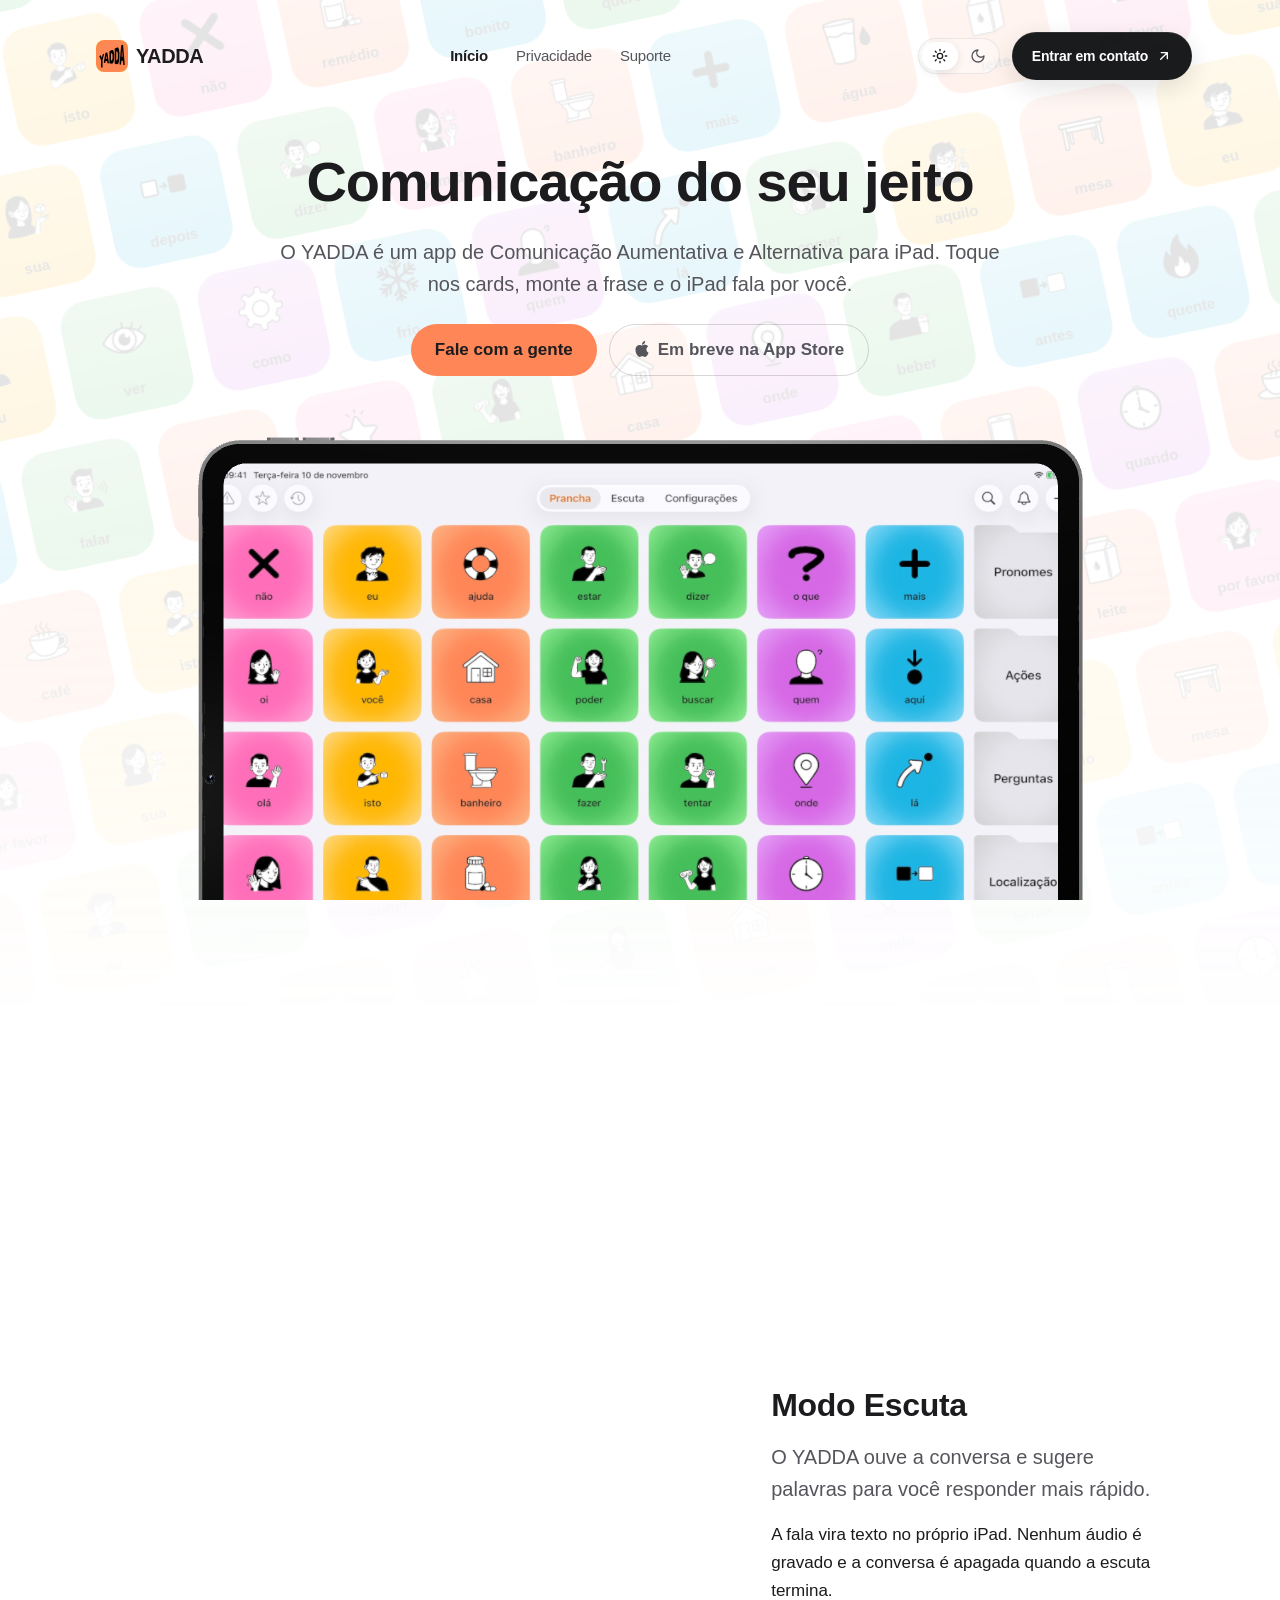
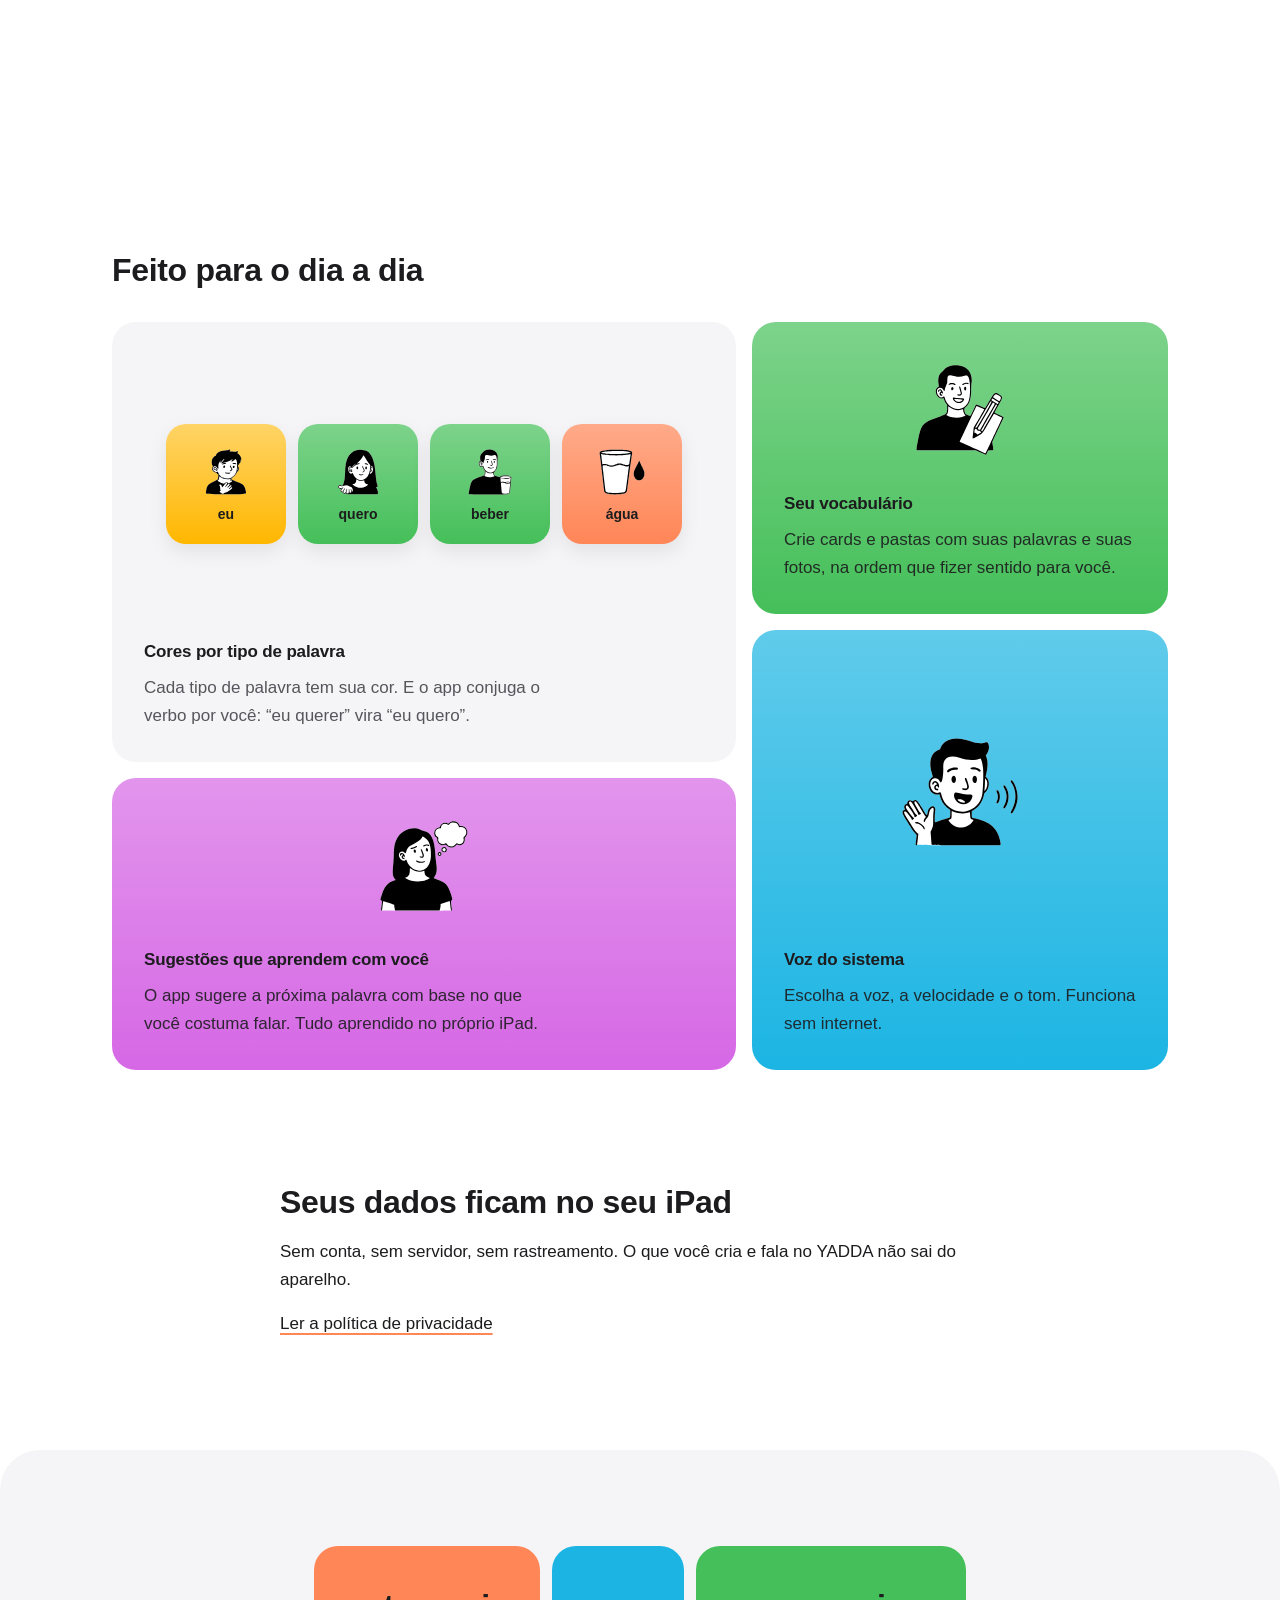
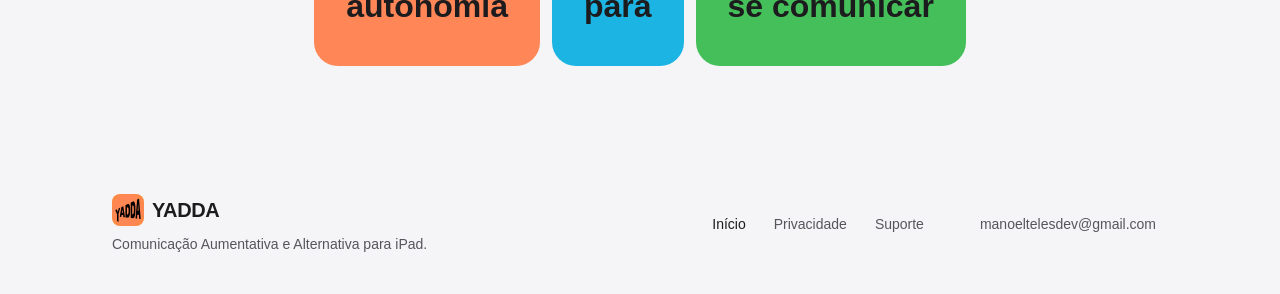
==== commit 436b51bd: "feat: card de cores vira a frase eu quero beber água, numa linha no celular e com pictogramas em loo" ====
--- a/index.html
+++ b/index.html
@@ -101,13 +101,13 @@
         <li class="bento__item bento__item--cores">
           <div class="bento__arte bento__arte--cores" aria-hidden="true">
             <span class="mini mini--yellow"><svg class="picto picto--eu" viewBox="0 0 500 500" width="48" height="48" aria-hidden="true" focusable="false"><path fill="#fff" fill-rule="evenodd" d="M148.0 449.0 C 115.7 447.9 86.0 445.3 73.4 442.5 C 70.1 441.8 69.9 439.9 71.5 426.1 C 74.0 404.4 79.0 383.1 82.5 379.0 C 83.2 378.2 84.6 375.9 85.5 374.0 C 91.9 361.3 103.9 352.5 136.5 336.6 C 169.1 320.6 171.8 319.2 177.9 314.3 C 178.9 313.6 180.9 297.8 181.6 286.4 L 182.3 274.4 L 177.3 270.8 C 174.5 268.8 170.9 265.4 169.4 263.3 C 164.6 257.0 163.7 256.3 159.1 255.5 C 146.7 253.4 133.5 243.5 128.1 232.0 C 123.5 222.2 125.0 208.1 131.4 202.1 C 133.9 199.7 133.9 199.7 132.1 197.1 C 118.7 177.8 120.2 136.4 134.9 121.9 C 135.8 121.1 137.6 119.1 139.0 117.4 C 142.3 113.5 153.2 106.3 157.1 105.5 C 158.8 105.1 159.9 104.6 159.6 104.2 C 159.3 103.9 159.5 103.1 160.0 102.4 C 160.6 101.8 160.9 100.8 160.8 100.4 C 160.1 98.4 167.7 87.1 173.5 81.4 C 188.1 67.2 210.7 59.5 243.0 58.0 C 263.9 56.9 269.4 56.1 277.9 52.4 C 284.1 49.6 285.0 49.5 287.4 51.3 C 289.2 52.6 289.1 53.0 285.6 58.4 C 283.6 61.5 282.0 64.4 282.0 64.9 C 282.0 68.2 334.0 69.7 347.9 66.7 C 360.7 63.9 362.1 67.2 353.2 78.8 C 351.4 81.2 350.0 83.3 350.2 83.4 C 350.4 83.6 352.6 84.7 355.3 85.9 C 366.7 91.3 380.5 109.4 384.9 124.8 C 388.8 138.3 388.4 143.8 383.8 140.8 L 381.5 139.3 L 381.4 148.4 C 381.3 162.0 375.8 175.5 371.6 172.1 C 370.4 171.1 370.0 171.3 369.5 173.2 C 368.7 175.9 361.1 187.2 359.4 188.2 C 356.7 189.9 356.6 200.9 359.3 203.8 C 364.6 209.5 366.9 220.0 364.5 227.5 C 362.4 234.2 357.4 242.3 353.8 244.8 C 350.7 247.0 349.3 249.1 346.6 255.5 C 338.4 275.4 322.3 293.5 305.0 302.4 C 298.3 305.8 298.0 306.3 298.0 312.1 L 298.0 316.7 L 305.8 320.2 C 313.5 323.8 318.2 325.8 333.5 332.0 C 337.9 333.7 345.1 336.7 349.5 338.6 C 353.9 340.4 360.4 342.9 364.0 344.1 C 378.7 349.0 396.1 359.2 403.4 367.1 C 407.3 371.3 417.0 386.4 417.6 389.0 C 417.6 389.3 418.6 391.6 419.8 394.2 C 425.0 405.9 431.4 438.0 428.9 440.5 C 426.9 442.5 403.0 446.0 376.0 448.1 C 358.4 449.4 182.1 450.2 148.0 449.0 Z"/><path fill="#000" fill-rule="evenodd" d="M148.0 449.0 C 115.7 447.9 86.0 445.3 73.4 442.5 C 70.1 441.8 69.9 439.9 71.5 426.1 C 74.0 404.4 79.0 383.1 82.5 379.0 C 83.2 378.2 84.6 375.9 85.5 374.0 C 91.9 361.3 103.9 352.5 136.5 336.6 C 169.1 320.6 171.8 319.2 177.9 314.3 C 178.9 313.6 180.9 297.8 181.6 286.4 L 182.3 274.4 L 177.3 270.8 C 174.5 268.8 170.9 265.4 169.4 263.3 C 164.6 257.0 163.7 256.3 159.1 255.5 C 146.7 253.4 133.5 243.5 128.1 232.0 C 123.5 222.2 125.0 208.1 131.4 202.1 C 133.9 199.7 133.9 199.7 132.1 197.1 C 118.7 177.8 120.2 136.4 134.9 121.9 C 135.8 121.1 137.6 119.1 139.0 117.4 C 142.3 113.5 153.2 106.3 157.1 105.5 C 158.8 105.1 159.9 104.6 159.6 104.2 C 159.3 103.9 159.5 103.1 160.0 102.4 C 160.6 101.8 160.9 100.8 160.8 100.4 C 160.1 98.4 167.7 87.1 173.5 81.4 C 188.1 67.2 210.7 59.5 243.0 58.0 C 263.9 56.9 269.4 56.1 277.9 52.4 C 284.1 49.6 285.0 49.5 287.4 51.3 C 289.2 52.6 289.1 53.0 285.6 58.4 C 283.6 61.5 282.0 64.4 282.0 64.9 C 282.0 68.2 334.0 69.7 347.9 66.7 C 360.7 63.9 362.1 67.2 353.2 78.8 C 351.4 81.2 350.0 83.3 350.2 83.4 C 350.4 83.6 352.6 84.7 355.3 85.9 C 366.7 91.3 380.5 109.4 384.9 124.8 C 388.8 138.3 388.4 143.8 383.8 140.8 L 381.5 139.3 L 381.4 148.4 C 381.3 162.0 375.8 175.5 371.6 172.1 C 370.4 171.1 370.0 171.3 369.5 173.2 C 368.7 175.9 361.1 187.2 359.4 188.2 C 356.7 189.9 356.6 200.9 359.3 203.8 C 364.6 209.5 366.9 220.0 364.5 227.5 C 362.4 234.2 357.4 242.3 353.8 244.8 C 350.7 247.0 349.3 249.1 346.6 255.5 C 338.4 275.4 322.3 293.5 305.0 302.4 C 298.3 305.8 298.0 306.3 298.0 312.1 L 298.0 316.7 L 305.8 320.2 C 313.5 323.8 318.2 325.8 333.5 332.0 C 337.9 333.7 345.1 336.7 349.5 338.6 C 353.9 340.4 360.4 342.9 364.0 344.1 C 378.7 349.0 396.1 359.2 403.4 367.1 C 407.3 371.3 417.0 386.4 417.6 389.0 C 417.6 389.3 418.6 391.6 419.8 394.2 C 425.0 405.9 431.4 438.0 428.9 440.5 C 426.9 442.5 403.0 446.0 376.0 448.1 C 358.4 449.4 182.1 450.2 148.0 449.0 Z M230.9 440.1 C 234.5 435.7 235.6 435.0 239.8 434.5 C 248.8 433.4 260.2 429.0 266.8 424.1 C 277.7 416.1 283.3 412.1 290.1 407.4 C 293.8 405.0 297.3 402.3 298.0 401.5 C 298.7 400.7 299.8 400.0 300.5 400.0 C 304.5 400.0 307.4 391.5 304.4 388.6 C 301.1 385.3 298.4 386.5 286.0 396.8 C 281.4 400.7 278.2 402.3 276.4 401.6 C 273.9 400.6 274.9 398.2 279.6 394.3 C 292.2 383.8 294.7 381.4 296.7 378.1 C 299.6 373.5 299.6 370.4 296.8 368.6 C 292.5 365.9 289.3 367.7 277.7 379.2 C 269.7 387.1 266.1 390.0 264.6 389.8 C 260.4 389.2 262.6 385.6 275.1 373.1 C 283.6 364.5 285.6 355.8 279.1 355.2 C 273.2 354.6 271.2 356.2 254.3 374.8 C 242.8 387.4 238.9 383.2 250.0 370.0 C 259.8 358.3 262.7 351.8 259.4 348.6 C 255.9 345.0 249.3 347.7 243.0 355.1 C 241.1 357.4 238.6 360.3 237.5 361.5 C 236.4 362.6 234.2 365.4 232.6 367.6 C 230.9 369.7 229.3 371.7 229.0 372.0 C 228.7 372.3 226.7 375.0 224.5 378.0 C 217.5 387.8 214.6 388.6 213.5 381.2 C 213.1 378.6 212.3 375.9 211.8 375.2 C 211.2 374.6 211.0 374.0 211.4 374.0 C 212.2 374.0 209.2 369.3 206.1 365.8 C 201.2 360.2 192.9 360.2 190.9 365.6 C 190.2 367.7 190.5 368.7 195.4 377.2 C 196.9 379.8 197.5 383.3 198.0 393.6 C 198.5 404.8 199.0 407.3 200.9 410.6 L 203.2 414.5 L 197.7 419.6 C 191.3 425.5 191.2 425.0 200.3 432.9 C 206.7 438.3 212.2 441.5 218.5 443.6 C 225.2 445.7 226.4 445.4 230.9 440.1 Z M240.3 348.6 C 249.9 339.7 265.3 339.8 267.6 348.8 C 268.0 350.3 268.8 350.9 269.7 350.6 C 270.5 350.2 272.4 349.7 273.8 349.4 C 283.2 347.3 293.8 342.2 299.3 337.0 C 302.8 333.8 306.6 328.2 305.8 327.5 C 304.9 326.7 299.0 324.0 298.1 324.0 C 297.6 324.0 297.0 325.5 296.8 327.2 C 296.6 329.9 296.0 330.6 293.9 330.8 C 290.6 331.2 289.4 325.7 290.6 315.3 C 291.2 309.4 291.1 308.7 289.6 309.3 C 267.4 317.8 233.6 314.2 210.7 300.8 C 208.1 299.3 205.6 298.0 205.2 298.0 C 204.8 297.9 201.3 295.2 197.5 291.9 C 193.5 288.4 190.4 286.4 190.3 287.2 C 190.2 287.9 189.4 294.0 188.5 300.8 C 186.7 315.4 185.5 317.6 176.1 324.7 C 171.0 328.5 197.0 345.9 215.0 350.8 C 231.6 355.3 233.3 355.2 240.3 348.6 Z M282.1 305.1 C 291.6 302.5 302.1 297.9 307.0 294.0 C 309.1 292.3 311.1 291.0 311.5 291.0 C 312.8 291.0 322.3 281.8 325.9 277.0 C 327.8 274.5 329.7 272.3 330.1 272.0 C 330.7 271.5 339.4 254.9 339.5 254.0 C 339.5 253.7 340.1 252.6 340.7 251.5 C 344.4 244.7 347.6 225.0 349.0 200.7 C 350.9 166.7 347.1 146.1 337.1 136.6 L 334.0 133.7 L 332.1 136.2 C 330.1 138.7 316.7 150.0 315.8 150.0 C 315.5 150.0 312.6 151.6 309.4 153.5 C 297.9 160.4 294.3 157.5 301.7 147.3 C 306.2 141.0 310.8 132.0 309.4 132.0 C 309.1 132.0 306.5 134.1 303.7 136.6 C 300.9 139.1 296.9 142.1 294.7 143.3 C 292.6 144.5 289.6 146.2 288.2 147.0 C 286.7 147.8 283.0 150.0 279.8 151.7 C 269.0 157.8 232.1 168.7 212.9 171.4 C 206.6 172.3 204.6 170.2 208.6 166.8 C 217.8 159.1 225.1 150.8 233.3 138.8 C 241.5 126.7 232.3 132.5 217.0 149.0 C 200.2 167.2 200.0 167.4 198.4 164.8 C 197.1 162.7 197.9 158.6 200.9 151.1 C 202.6 147.2 203.6 144.0 203.2 144.0 C 201.3 144.0 187.4 167.5 186.4 172.2 C 186.3 172.7 186.1 173.2 186.0 173.5 C 185.9 173.8 185.7 174.3 185.5 174.8 C 185.4 175.2 184.9 176.6 184.3 178.0 C 182.0 183.6 180.7 196.1 181.5 205.8 C 182.7 221.8 182.8 221.5 180.3 221.8 C 178.8 222.0 177.4 221.0 175.4 218.3 C 173.8 216.2 172.3 214.3 172.0 214.0 C 171.7 213.7 170.0 211.5 168.3 209.1 C 162.9 201.7 158.7 199.5 150.1 199.5 L 142.7 199.6 L 137.9 204.9 C 135.2 207.9 133.3 210.7 133.6 211.1 C 133.8 211.5 133.6 212.1 133.0 212.5 C 131.6 213.4 131.7 224.3 133.2 225.8 C 133.9 226.5 134.0 227.0 133.6 227.0 C 133.1 227.0 133.3 227.7 134.0 228.5 C 134.7 229.3 134.9 230.0 134.6 230.0 C 134.2 230.0 136.0 232.7 138.5 236.0 C 146.8 246.8 158.3 250.8 175.5 248.8 C 178.4 248.5 178.5 248.7 181.2 256.9 C 182.7 261.5 184.4 265.6 185.0 266.0 C 185.7 266.4 186.0 267.0 185.8 267.3 C 183.4 271.6 215.0 300.0 222.2 300.0 C 222.8 300.0 226.1 301.1 229.4 302.4 C 243.9 308.2 266.3 309.3 282.1 305.1 Z M357.0 229.1 C 358.8 224.6 358.8 214.2 357.0 211.0 C 355.6 208.6 355.5 209.0 354.4 218.0 C 353.7 223.2 352.9 230.0 352.5 233.0 L 351.8 238.5 L 353.7 235.5 C 354.8 233.8 356.2 231.0 357.0 229.1 Z M285.5 241.0 C 283.0 238.3 284.3 236.3 289.1 235.0 C 299.0 232.3 301.4 224.6 294.9 216.6 C 288.1 208.3 283.3 197.2 285.0 194.0 C 287.5 189.4 293.0 190.9 293.0 196.2 C 293.0 198.8 300.1 212.7 302.1 214.0 C 303.5 215.0 307.0 223.4 307.0 226.0 C 307.0 235.0 290.5 246.5 285.5 241.0 Z M164.0 238.9 C 162.6 238.3 159.9 236.1 157.9 234.0 C 154.9 230.8 153.5 230.0 150.7 230.0 C 145.3 230.0 142.5 228.5 140.7 224.7 C 134.7 212.1 147.0 199.9 158.5 207.0 C 164.2 210.5 161.8 216.1 156.0 212.7 C 150.0 209.1 144.2 212.8 145.4 219.4 C 146.2 223.5 148.4 225.0 153.5 225.0 C 158.0 225.0 160.7 226.4 164.2 230.4 C 166.5 233.1 166.9 233.3 167.5 231.8 C 168.4 229.6 164.9 223.8 161.2 221.1 L 158.5 219.1 L 160.7 216.9 L 162.9 214.7 L 166.4 217.4 C 178.1 226.3 176.2 243.6 164.0 238.9 Z"/><g class="p-olhos"><path fill="#000" fill-rule="evenodd" d="M228.6 212.7 C 226.3 211.0 225.1 204.6 226.3 199.8 C 229.2 188.0 242.0 191.1 242.0 203.5 C 242.0 212.0 234.5 217.0 228.6 212.7 Z"/><path fill="#000" fill-rule="evenodd" d="M312.6 211.5 C 306.9 202.8 313.2 190.7 322.0 193.5 C 327.3 195.2 328.7 208.4 324.0 212.2 C 320.6 215.0 314.6 214.6 312.6 211.5 Z"/></g><g class="p-sobr"><path fill="#000" fill-rule="evenodd" d="M216.0 182.5 C 215.0 181.3 215.0 180.4 215.9 178.4 C 219.6 170.2 251.0 167.1 251.0 175.0 C 251.0 177.9 249.4 178.4 239.5 178.4 C 231.8 178.5 229.7 178.9 224.9 181.2 C 218.4 184.4 217.7 184.5 216.0 182.5 Z"/><path fill="#000" fill-rule="evenodd" d="M332.5 179.2 C 329.6 177.6 327.2 177.5 313.0 178.3 C 309.1 178.5 308.5 178.2 308.2 176.4 C 307.2 169.4 331.3 167.2 339.0 173.6 C 345.4 179.0 340.2 183.5 332.5 179.2 Z"/></g><g class="p-boca"><path fill="#000" fill-rule="evenodd" d="M254.7 263.9 C 248.4 262.4 241.0 258.2 241.0 256.1 C 241.0 253.0 244.4 252.7 249.2 255.2 C 254.5 258.0 275.3 258.6 282.7 256.1 C 286.1 255.0 287.2 254.9 288.4 256.0 C 294.9 261.3 269.2 267.3 254.7 263.9 Z"/></g></svg><span>eu</span></span>
-            <span class="mini mini--green"><svg class="picto picto--querer" viewBox="0 0 500 500" width="48" height="48" aria-hidden="true" focusable="false"><path fill="#fff" fill-rule="evenodd" d="M149.5 446.5 C 146.8 445.2 143.8 443.1 142.9 441.9 L 141.3 439.7 L 136.8 441.8 C 127.6 446.3 116.3 442.3 114.5 434.0 C 113.9 431.5 113.5 431.2 109.7 431.2 C 96.8 431.3 90.5 418.8 97.3 406.6 C 99.1 403.4 99.5 401.8 98.7 401.5 C 98.0 401.3 93.8 400.1 89.2 398.9 C 76.2 395.5 70.5 390.5 70.5 382.5 C 70.5 370.5 83.1 365.1 100.1 369.9 C 112.7 373.4 113.0 373.2 119.1 357.5 C 128.4 333.4 132.9 302.0 135.0 247.9 C 137.6 178.5 147.8 136.3 169.8 103.4 C 196.9 63.0 243.9 42.7 285.6 53.4 C 288.9 54.2 295.4 54.9 300.2 54.9 C 345.1 55.0 379.9 100.7 395.9 180.6 C 399.6 198.8 402.0 217.9 406.1 261.5 C 411.3 318.2 417.1 352.4 424.1 368.6 C 425.1 371.1 426.0 374.0 426.0 375.0 C 426.0 379.0 417.8 386.0 413.0 386.0 C 410.4 386.0 410.4 386.1 414.0 391.4 C 425.3 408.0 432.5 438.8 426.7 445.5 L 424.2 448.5 L 289.3 448.7 L 154.5 448.9 L 149.5 446.5 Z"/><path fill="#000" fill-rule="evenodd" d="M149.5 446.5 C 146.8 445.2 143.8 443.1 142.9 441.9 L 141.3 439.7 L 136.8 441.8 C 127.6 446.3 116.3 442.3 114.5 434.0 C 113.9 431.5 113.5 431.2 109.7 431.2 C 96.8 431.3 90.5 418.8 97.3 406.6 C 99.1 403.4 99.5 401.8 98.7 401.5 C 98.0 401.3 93.8 400.1 89.2 398.9 C 76.2 395.5 70.5 390.5 70.5 382.5 C 70.5 370.5 83.1 365.1 100.1 369.9 C 112.7 373.4 113.0 373.2 119.1 357.5 C 128.4 333.4 132.9 302.0 135.0 247.9 C 137.6 178.5 147.8 136.3 169.8 103.4 C 196.9 63.0 243.9 42.7 285.6 53.4 C 288.9 54.2 295.4 54.9 300.2 54.9 C 345.1 55.0 379.9 100.7 395.9 180.6 C 399.6 198.8 402.0 217.9 406.1 261.5 C 411.3 318.2 417.1 352.4 424.1 368.6 C 425.1 371.1 426.0 374.0 426.0 375.0 C 426.0 379.0 417.8 386.0 413.0 386.0 C 410.4 386.0 410.4 386.1 414.0 391.4 C 425.3 408.0 432.5 438.8 426.7 445.5 L 424.2 448.5 L 289.3 448.7 L 154.5 448.9 L 149.5 446.5 Z M162.7 439.5 C 168.4 435.7 169.2 430.7 167.7 405.5 C 167.5 403.1 167.9 402.5 169.5 402.5 C 171.7 402.5 172.1 404.4 173.5 422.4 C 174.3 433.7 175.7 436.0 181.5 436.0 C 191.5 436.0 193.4 425.3 186.5 408.8 C 183.3 401.4 182.9 398.5 185.0 398.5 C 187.0 398.5 191.2 406.5 194.1 415.6 C 196.7 423.7 198.3 424.7 202.1 420.9 C 204.0 419.0 204.2 417.9 203.8 410.6 C 202.9 393.4 193.1 381.0 180.5 381.0 C 176.5 381.0 175.2 380.4 171.1 377.0 C 158.7 366.5 141.6 365.4 122.7 373.7 C 112.1 378.4 109.0 378.7 99.5 376.0 C 89.0 373.1 81.7 373.5 78.3 377.4 C 72.5 384.1 77.3 389.8 92.1 393.5 C 95.6 394.4 99.7 395.6 101.3 396.2 C 103.9 397.2 104.4 396.9 109.9 391.6 C 121.4 380.7 122.6 386.2 111.4 398.1 C 98.7 411.7 96.7 420.1 105.1 424.3 C 110.3 426.8 113.1 425.5 116.3 418.8 C 120.7 409.9 130.8 395.0 132.5 395.0 C 135.7 395.0 135.0 398.0 129.5 406.3 C 116.5 426.3 115.9 435.4 127.5 437.6 C 136.1 439.2 139.8 434.3 145.5 413.6 C 148.8 401.5 150.2 398.4 152.2 399.6 C 153.6 400.5 153.2 403.1 149.3 418.2 C 145.0 434.9 145.2 437.3 151.0 440.3 C 154.8 442.2 158.9 442.0 162.7 439.5 Z M296.5 388.1 C 311.2 384.1 328.3 374.6 336.9 365.6 C 339.4 363.0 339.9 361.9 338.9 361.6 C 316.6 354.5 313.4 352.6 309.5 344.7 C 307.5 340.6 306.7 337.0 306.3 331.0 C 305.8 324.1 305.5 322.9 304.1 323.4 C 303.2 323.7 299.1 325.1 295.0 326.6 C 280.1 331.9 259.8 328.6 241.8 318.1 L 235.2 314.3 L 234.5 322.9 C 232.7 344.2 225.5 353.1 206.1 358.1 C 199.8 359.7 199.8 359.7 206.8 366.0 C 231.1 387.7 265.9 396.3 296.5 388.1 Z M295.3 319.5 C 336.9 305.2 358.9 262.6 359.0 196.6 L 359.0 186.8 L 351.6 177.6 C 342.1 165.8 335.9 156.8 321.2 133.3 C 314.5 122.7 306.8 110.9 303.9 107.0 L 298.6 100.0 L 293.6 109.7 C 284.8 126.6 273.8 141.0 253.7 161.8 C 246.6 169.1 240.9 175.3 241.2 175.5 C 241.4 175.7 243.6 175.3 246.0 174.6 C 257.6 171.1 264.0 171.6 264.0 176.1 C 264.0 178.5 263.3 178.8 254.9 180.0 C 250.8 180.6 244.6 182.4 240.8 184.1 C 237.2 185.8 233.7 186.9 233.1 186.5 C 232.4 186.2 228.8 188.8 224.7 192.6 C 216.9 199.8 208.1 206.2 202.1 208.8 C 200.0 209.8 197.5 211.3 196.5 212.3 C 194.1 214.7 192.9 214.1 190.2 208.9 C 179.0 187.6 157.9 202.7 161.9 229.1 C 166.2 256.4 186.7 273.9 198.3 260.0 C 200.9 256.9 202.7 258.5 206.3 267.6 C 222.1 306.7 263.0 330.6 295.3 319.5 Z M366.5 262.5 C 387.2 250.4 392.2 199.0 372.8 199.0 C 367.3 199.0 365.0 201.3 365.0 206.7 L 365.0 211.3 L 367.3 209.2 C 372.7 204.1 383.2 209.8 380.6 216.5 C 379.8 218.7 376.3 218.4 375.7 216.0 C 374.8 212.5 371.9 212.3 369.3 215.6 C 368.0 217.2 366.3 219.2 365.5 220.1 C 363.3 222.4 363.4 228.7 365.6 227.0 C 366.9 225.9 367.5 226.1 369.8 228.4 C 375.9 234.4 372.4 247.1 363.7 251.0 C 360.1 252.6 356.3 259.4 356.0 264.8 C 355.9 266.0 363.2 264.5 366.5 262.5 Z M365.0 242.8 C 367.5 240.1 367.6 234.4 365.1 231.1 L 363.3 228.7 L 362.6 235.4 C 362.3 239.0 361.7 242.7 361.4 243.5 C 360.5 245.7 362.6 245.3 365.0 242.8 Z M208.0 197.7 C 213.4 194.0 223.7 184.3 229.4 177.6 C 233.1 173.0 232.7 173.3 223.6 180.9 C 218.2 185.5 210.6 191.2 206.9 193.7 C 203.1 196.1 200.0 198.5 200.0 199.0 C 200.0 199.4 199.7 200.6 199.3 201.5 C 198.6 203.6 200.6 202.6 208.0 197.7 Z M291.0 252.0 C 289.9 249.9 289.7 250.1 297.0 244.7 C 304.5 239.2 304.5 238.1 296.2 221.7 C 288.7 207.0 287.7 203.1 290.3 198.0 C 292.8 193.0 295.5 194.8 295.6 201.5 C 295.7 206.7 296.2 208.6 299.9 214.8 C 312.1 235.7 312.0 243.9 299.6 251.0 C 293.6 254.5 292.4 254.6 291.0 252.0 Z M187.0 246.5 L 183.6 243.0 L 181.3 245.2 C 171.0 254.9 161.8 221.7 171.6 210.0 C 176.1 204.7 188.0 207.6 188.0 214.1 C 188.0 217.0 185.2 217.6 182.6 215.1 C 176.8 209.6 172.5 214.9 173.2 226.4 C 173.7 233.6 176.3 240.6 178.0 239.5 C 178.6 239.1 179.0 238.1 179.0 237.1 C 179.0 231.4 183.7 232.4 188.5 239.2 C 190.5 241.9 192.4 243.9 192.7 243.6 C 193.9 242.5 191.9 238.2 187.5 232.5 C 182.5 226.1 181.9 222.7 185.8 222.2 C 187.0 222.0 188.0 222.3 188.0 222.9 C 188.0 223.4 189.9 226.0 192.1 228.7 C 198.8 236.4 200.7 243.1 197.4 247.8 C 195.1 251.2 191.0 250.7 187.0 246.5 Z"/><g class="p-olhos"><path fill="#000" fill-rule="evenodd" d="M239.1 223.8 C 236.6 221.2 235.6 216.3 236.3 210.8 C 237.9 198.5 249.8 197.6 251.6 209.6 C 253.4 221.8 245.5 230.7 239.1 223.8 Z"/><path fill="#000" fill-rule="evenodd" d="M317.0 222.8 C 311.4 213.5 317.4 197.5 325.1 201.4 C 331.1 204.4 332.0 218.9 326.5 224.3 C 323.7 227.2 319.3 226.5 317.0 222.8 Z"/></g><g class="p-sobr"><path fill="#000" fill-rule="evenodd" d="M330.8 183.8 C 327.0 181.8 323.0 180.6 318.8 180.3 C 311.9 179.7 310.0 178.7 310.0 175.9 C 310.0 171.2 321.6 171.4 332.3 176.3 C 340.4 180.0 342.4 182.5 339.4 185.4 C 337.5 187.3 337.8 187.4 330.8 183.8 Z"/></g><g class="p-boca"><path fill="#000" fill-rule="evenodd" d="M268.6 278.1 C 260.9 274.9 258.3 271.7 261.4 269.1 C 262.4 268.2 264.0 268.6 268.1 270.5 C 275.0 273.7 284.4 273.9 290.9 270.9 C 296.1 268.6 298.3 269.0 297.8 272.2 C 296.9 278.5 278.8 282.1 268.6 278.1 Z"/></g></svg><span>querer</span></span>
+            <span class="mini mini--green"><svg class="picto picto--querer" viewBox="0 0 500 500" width="48" height="48" aria-hidden="true" focusable="false"><path fill="#fff" fill-rule="evenodd" d="M149.5 446.5 C 146.8 445.2 143.8 443.1 142.9 441.9 L 141.3 439.7 L 136.8 441.8 C 127.6 446.3 116.3 442.3 114.5 434.0 C 113.9 431.5 113.5 431.2 109.7 431.2 C 96.8 431.3 90.5 418.8 97.3 406.6 C 99.1 403.4 99.5 401.8 98.7 401.5 C 98.0 401.3 93.8 400.1 89.2 398.9 C 76.2 395.5 70.5 390.5 70.5 382.5 C 70.5 370.5 83.1 365.1 100.1 369.9 C 112.7 373.4 113.0 373.2 119.1 357.5 C 128.4 333.4 132.9 302.0 135.0 247.9 C 137.6 178.5 147.8 136.3 169.8 103.4 C 196.9 63.0 243.9 42.7 285.6 53.4 C 288.9 54.2 295.4 54.9 300.2 54.9 C 345.1 55.0 379.9 100.7 395.9 180.6 C 399.6 198.8 402.0 217.9 406.1 261.5 C 411.3 318.2 417.1 352.4 424.1 368.6 C 425.1 371.1 426.0 374.0 426.0 375.0 C 426.0 379.0 417.8 386.0 413.0 386.0 C 410.4 386.0 410.4 386.1 414.0 391.4 C 425.3 408.0 432.5 438.8 426.7 445.5 L 424.2 448.5 L 289.3 448.7 L 154.5 448.9 L 149.5 446.5 Z"/><path fill="#000" fill-rule="evenodd" d="M149.5 446.5 C 146.8 445.2 143.8 443.1 142.9 441.9 L 141.3 439.7 L 136.8 441.8 C 127.6 446.3 116.3 442.3 114.5 434.0 C 113.9 431.5 113.5 431.2 109.7 431.2 C 96.8 431.3 90.5 418.8 97.3 406.6 C 99.1 403.4 99.5 401.8 98.7 401.5 C 98.0 401.3 93.8 400.1 89.2 398.9 C 76.2 395.5 70.5 390.5 70.5 382.5 C 70.5 370.5 83.1 365.1 100.1 369.9 C 112.7 373.4 113.0 373.2 119.1 357.5 C 128.4 333.4 132.9 302.0 135.0 247.9 C 137.6 178.5 147.8 136.3 169.8 103.4 C 196.9 63.0 243.9 42.7 285.6 53.4 C 288.9 54.2 295.4 54.9 300.2 54.9 C 345.1 55.0 379.9 100.7 395.9 180.6 C 399.6 198.8 402.0 217.9 406.1 261.5 C 411.3 318.2 417.1 352.4 424.1 368.6 C 425.1 371.1 426.0 374.0 426.0 375.0 C 426.0 379.0 417.8 386.0 413.0 386.0 C 410.4 386.0 410.4 386.1 414.0 391.4 C 425.3 408.0 432.5 438.8 426.7 445.5 L 424.2 448.5 L 289.3 448.7 L 154.5 448.9 L 149.5 446.5 Z M162.7 439.5 C 168.4 435.7 169.2 430.7 167.7 405.5 C 167.5 403.1 167.9 402.5 169.5 402.5 C 171.7 402.5 172.1 404.4 173.5 422.4 C 174.3 433.7 175.7 436.0 181.5 436.0 C 191.5 436.0 193.4 425.3 186.5 408.8 C 183.3 401.4 182.9 398.5 185.0 398.5 C 187.0 398.5 191.2 406.5 194.1 415.6 C 196.7 423.7 198.3 424.7 202.1 420.9 C 204.0 419.0 204.2 417.9 203.8 410.6 C 202.9 393.4 193.1 381.0 180.5 381.0 C 176.5 381.0 175.2 380.4 171.1 377.0 C 158.7 366.5 141.6 365.4 122.7 373.7 C 112.1 378.4 109.0 378.7 99.5 376.0 C 89.0 373.1 81.7 373.5 78.3 377.4 C 72.5 384.1 77.3 389.8 92.1 393.5 C 95.6 394.4 99.7 395.6 101.3 396.2 C 103.9 397.2 104.4 396.9 109.9 391.6 C 121.4 380.7 122.6 386.2 111.4 398.1 C 98.7 411.7 96.7 420.1 105.1 424.3 C 110.3 426.8 113.1 425.5 116.3 418.8 C 120.7 409.9 130.8 395.0 132.5 395.0 C 135.7 395.0 135.0 398.0 129.5 406.3 C 116.5 426.3 115.9 435.4 127.5 437.6 C 136.1 439.2 139.8 434.3 145.5 413.6 C 148.8 401.5 150.2 398.4 152.2 399.6 C 153.6 400.5 153.2 403.1 149.3 418.2 C 145.0 434.9 145.2 437.3 151.0 440.3 C 154.8 442.2 158.9 442.0 162.7 439.5 Z M296.5 388.1 C 311.2 384.1 328.3 374.6 336.9 365.6 C 339.4 363.0 339.9 361.9 338.9 361.6 C 316.6 354.5 313.4 352.6 309.5 344.7 C 307.5 340.6 306.7 337.0 306.3 331.0 C 305.8 324.1 305.5 322.9 304.1 323.4 C 303.2 323.7 299.1 325.1 295.0 326.6 C 280.1 331.9 259.8 328.6 241.8 318.1 L 235.2 314.3 L 234.5 322.9 C 232.7 344.2 225.5 353.1 206.1 358.1 C 199.8 359.7 199.8 359.7 206.8 366.0 C 231.1 387.7 265.9 396.3 296.5 388.1 Z M295.3 319.5 C 336.9 305.2 358.9 262.6 359.0 196.6 L 359.0 186.8 L 351.6 177.6 C 342.1 165.8 335.9 156.8 321.2 133.3 C 314.5 122.7 306.8 110.9 303.9 107.0 L 298.6 100.0 L 293.6 109.7 C 284.8 126.6 273.8 141.0 253.7 161.8 C 246.6 169.1 240.9 175.3 241.2 175.5 C 241.4 175.7 243.6 175.3 246.0 174.6 C 257.6 171.1 264.0 171.6 264.0 176.1 C 264.0 178.5 263.3 178.8 254.9 180.0 C 250.8 180.6 244.6 182.4 240.8 184.1 C 237.2 185.8 233.7 186.9 233.1 186.5 C 232.4 186.2 228.8 188.8 224.7 192.6 C 216.9 199.8 208.1 206.2 202.1 208.8 C 200.0 209.8 197.5 211.3 196.5 212.3 C 194.1 214.7 192.9 214.1 190.2 208.9 C 179.0 187.6 157.9 202.7 161.9 229.1 C 166.2 256.4 186.7 273.9 198.3 260.0 C 200.9 256.9 202.7 258.5 206.3 267.6 C 222.1 306.7 263.0 330.6 295.3 319.5 Z M366.5 262.5 C 387.2 250.4 392.2 199.0 372.8 199.0 C 367.3 199.0 365.0 201.3 365.0 206.7 L 365.0 211.3 L 367.3 209.2 C 372.7 204.1 383.2 209.8 380.6 216.5 C 379.8 218.7 376.3 218.4 375.7 216.0 C 374.8 212.5 371.9 212.3 369.3 215.6 C 368.0 217.2 366.3 219.2 365.5 220.1 C 363.3 222.4 363.4 228.7 365.6 227.0 C 366.9 225.9 367.5 226.1 369.8 228.4 C 375.9 234.4 372.4 247.1 363.7 251.0 C 360.1 252.6 356.3 259.4 356.0 264.8 C 355.9 266.0 363.2 264.5 366.5 262.5 Z M365.0 242.8 C 367.5 240.1 367.6 234.4 365.1 231.1 L 363.3 228.7 L 362.6 235.4 C 362.3 239.0 361.7 242.7 361.4 243.5 C 360.5 245.7 362.6 245.3 365.0 242.8 Z M208.0 197.7 C 213.4 194.0 223.7 184.3 229.4 177.6 C 233.1 173.0 232.7 173.3 223.6 180.9 C 218.2 185.5 210.6 191.2 206.9 193.7 C 203.1 196.1 200.0 198.5 200.0 199.0 C 200.0 199.4 199.7 200.6 199.3 201.5 C 198.6 203.6 200.6 202.6 208.0 197.7 Z M291.0 252.0 C 289.9 249.9 289.7 250.1 297.0 244.7 C 304.5 239.2 304.5 238.1 296.2 221.7 C 288.7 207.0 287.7 203.1 290.3 198.0 C 292.8 193.0 295.5 194.8 295.6 201.5 C 295.7 206.7 296.2 208.6 299.9 214.8 C 312.1 235.7 312.0 243.9 299.6 251.0 C 293.6 254.5 292.4 254.6 291.0 252.0 Z M187.0 246.5 L 183.6 243.0 L 181.3 245.2 C 171.0 254.9 161.8 221.7 171.6 210.0 C 176.1 204.7 188.0 207.6 188.0 214.1 C 188.0 217.0 185.2 217.6 182.6 215.1 C 176.8 209.6 172.5 214.9 173.2 226.4 C 173.7 233.6 176.3 240.6 178.0 239.5 C 178.6 239.1 179.0 238.1 179.0 237.1 C 179.0 231.4 183.7 232.4 188.5 239.2 C 190.5 241.9 192.4 243.9 192.7 243.6 C 193.9 242.5 191.9 238.2 187.5 232.5 C 182.5 226.1 181.9 222.7 185.8 222.2 C 187.0 222.0 188.0 222.3 188.0 222.9 C 188.0 223.4 189.9 226.0 192.1 228.7 C 198.8 236.4 200.7 243.1 197.4 247.8 C 195.1 251.2 191.0 250.7 187.0 246.5 Z"/><g class="p-olhos"><path fill="#000" fill-rule="evenodd" d="M239.1 223.8 C 236.6 221.2 235.6 216.3 236.3 210.8 C 237.9 198.5 249.8 197.6 251.6 209.6 C 253.4 221.8 245.5 230.7 239.1 223.8 Z"/><path fill="#000" fill-rule="evenodd" d="M317.0 222.8 C 311.4 213.5 317.4 197.5 325.1 201.4 C 331.1 204.4 332.0 218.9 326.5 224.3 C 323.7 227.2 319.3 226.5 317.0 222.8 Z"/></g><g class="p-sobr"><path fill="#000" fill-rule="evenodd" d="M330.8 183.8 C 327.0 181.8 323.0 180.6 318.8 180.3 C 311.9 179.7 310.0 178.7 310.0 175.9 C 310.0 171.2 321.6 171.4 332.3 176.3 C 340.4 180.0 342.4 182.5 339.4 185.4 C 337.5 187.3 337.8 187.4 330.8 183.8 Z"/></g><g class="p-boca"><path fill="#000" fill-rule="evenodd" d="M268.6 278.1 C 260.9 274.9 258.3 271.7 261.4 269.1 C 262.4 268.2 264.0 268.6 268.1 270.5 C 275.0 273.7 284.4 273.9 290.9 270.9 C 296.1 268.6 298.3 269.0 297.8 272.2 C 296.9 278.5 278.8 282.1 268.6 278.1 Z"/></g></svg><span>quero</span></span>
+            <span class="mini mini--green"><svg class="picto picto--beber" viewBox="0 0 500 500" width="48" height="48" aria-hidden="true" focusable="false"><path fill="#fff" fill-rule="evenodd" d="M60.100 448.600 C 59.500 447.800 59.200 445.900 59.400 444.400 C 59.700 442.800 60.400 438.600 60.900 435.000 C 68.700 384.100 78.200 348.700 87.700 334.900 C 99.300 318.200 109.600 312.700 171.000 290.600 C 203.100 279.000 204.200 277.600 203.700 249.500 L 203.400 235.500 L 199.700 230.600 C 195.200 224.800 192.500 219.700 189.500 211.500 C 187.600 206.200 187.100 205.500 184.900 205.800 C 172.500 207.200 167.500 205.600 159.800 197.800 C 147.800 185.500 147.400 160.700 159.200 154.100 C 165.400 150.700 165.300 150.900 164.100 144.900 C 158.400 116.400 162.700 96.000 177.000 83.900 C 182.900 78.900 186.000 75.900 193.100 67.900 C 210.400 48.400 253.800 44.000 284.000 58.600 C 303.000 67.900 313.600 82.100 318.600 105.500 C 319.500 109.500 319.000 129.600 317.800 135.500 C 317.200 138.800 316.600 153.000 316.500 167.500 C 316.300 181.800 316.000 194.600 315.700 196.000 C 315.400 197.400 314.900 200.100 314.600 202.000 C 311.800 220.400 303.900 235.400 290.500 247.700 L 283.800 253.900 L 284.500 260.200 C 286.400 278.800 287.200 279.500 318.500 291.000 C 337.100 297.900 336.300 297.800 337.700 294.100 C 342.200 282.200 404.700 277.500 430.600 287.100 C 439.300 290.400 441.400 293.500 440.500 301.700 C 439.600 309.500 439.400 310.800 438.600 321.200 C 438.200 325.400 437.700 330.300 437.500 332.200 C 437.300 334.000 436.800 338.600 436.500 342.500 C 436.100 346.400 435.700 351.300 435.400 353.500 C 434.200 365.100 433.600 370.900 432.500 384.000 C 432.200 387.600 431.700 392.100 431.500 394.000 C 431.300 395.900 430.800 400.600 430.500 404.500 C 430.200 408.400 429.700 413.100 429.500 415.000 C 429.200 416.900 428.800 422.300 428.500 427.000 C 427.500 441.400 424.900 444.200 408.700 448.000 C 397.300 450.600 62.300 451.200 60.100 448.600 Z"/><path fill="#000" fill-rule="evenodd" d="M60.100 448.600 C 59.500 447.800 59.200 445.900 59.400 444.400 C 59.700 442.800 60.400 438.600 60.900 435.000 C 68.700 384.100 78.200 348.700 87.700 334.900 C 99.300 318.200 109.600 312.700 171.000 290.600 C 203.100 279.000 204.200 277.600 203.700 249.500 L 203.400 235.500 L 199.700 230.600 C 195.200 224.800 192.500 219.700 189.500 211.500 C 187.600 206.200 187.100 205.500 184.900 205.800 C 172.500 207.200 167.500 205.600 159.800 197.800 C 147.800 185.500 147.400 160.700 159.200 154.100 C 165.400 150.700 165.300 150.900 164.100 144.900 C 158.400 116.400 162.700 96.000 177.000 83.900 C 182.900 78.900 186.000 75.900 193.100 67.900 C 210.400 48.400 253.800 44.000 284.000 58.600 C 303.000 67.900 313.600 82.100 318.600 105.500 C 319.500 109.500 319.000 129.600 317.800 135.500 C 317.200 138.800 316.600 153.000 316.500 167.500 C 316.300 181.800 316.000 194.600 315.700 196.000 C 315.400 197.400 314.900 200.100 314.600 202.000 C 311.800 220.400 303.900 235.400 290.500 247.700 L 283.800 253.900 L 284.500 260.200 C 286.400 278.800 287.200 279.500 318.500 291.000 C 337.100 297.900 336.300 297.800 337.700 294.100 C 342.200 282.200 404.700 277.500 430.600 287.100 C 439.300 290.400 441.400 293.500 440.500 301.700 C 439.600 309.500 439.400 310.800 438.600 321.200 C 438.200 325.400 437.700 330.300 437.500 332.200 C 437.300 334.000 436.800 338.600 436.500 342.500 C 436.100 346.400 435.700 351.300 435.400 353.500 C 434.200 365.100 433.600 370.900 432.500 384.000 C 432.200 387.600 431.700 392.100 431.500 394.000 C 431.300 395.900 430.800 400.600 430.500 404.500 C 430.200 408.400 429.700 413.100 429.500 415.000 C 429.200 416.900 428.800 422.300 428.500 427.000 C 427.500 441.400 424.900 444.200 408.700 448.000 C 397.300 450.600 62.300 451.200 60.100 448.600 Z M408.000 442.900 C 418.500 440.800 421.900 438.200 422.500 432.200 C 423.200 424.800 423.900 417.400 424.500 411.000 C 424.800 407.400 425.300 402.900 425.500 401.000 C 425.700 399.100 426.200 394.800 426.500 391.500 C 426.800 388.200 427.300 383.200 427.600 380.400 C 427.800 377.600 428.200 373.300 428.500 370.900 C 429.800 356.000 430.200 352.500 430.600 351.800 C 431.400 350.600 430.700 350.800 424.700 353.600 C 412.400 359.200 400.400 357.800 382.800 348.800 C 370.100 342.200 360.300 341.400 352.000 346.000 C 346.800 349.000 346.800 348.700 349.500 375.000 C 349.700 376.900 350.200 381.600 350.500 385.500 C 350.900 389.400 351.300 393.900 351.500 395.500 C 351.600 397.100 352.100 401.900 352.400 406.000 C 352.800 410.100 353.300 415.100 353.500 417.000 C 353.700 418.900 354.200 424.100 354.500 428.500 C 355.300 439.400 359.300 442.200 376.000 443.700 C 379.600 444.000 382.700 444.400 382.900 444.600 C 383.700 445.300 402.600 444.000 408.000 442.900 Z M414.100 351.000 C 420.000 349.900 427.000 347.200 427.000 345.900 C 427.000 340.500 396.600 340.600 390.700 346.000 C 389.600 346.900 397.100 350.000 403.000 351.000 C 405.500 351.400 407.800 351.800 408.100 351.900 C 408.500 351.900 411.200 351.600 414.100 351.000 Z M352.600 339.900 C 359.300 336.900 368.500 336.900 377.100 339.900 L 383.700 342.300 L 392.100 339.400 C 403.300 335.600 417.700 335.300 425.400 338.800 C 431.400 341.500 431.500 341.500 431.600 338.800 C 431.700 336.300 432.800 323.800 433.500 318.000 C 435.100 303.700 435.100 303.700 432.700 304.500 C 418.800 308.900 409.800 310.000 388.700 310.000 C 368.400 310.000 354.300 308.200 344.700 304.400 C 343.000 303.800 342.900 304.200 343.400 310.100 C 344.100 318.200 345.200 329.800 345.500 333.000 C 345.700 334.400 345.800 337.000 345.900 338.800 C 346.000 342.600 346.300 342.600 352.600 339.900 Z M418.100 302.600 C 426.500 301.100 435.000 297.700 435.000 296.000 C 435.000 290.100 393.300 285.000 369.500 288.000 C 355.200 289.700 342.000 293.600 342.000 296.000 C 342.000 302.900 392.800 307.300 418.100 302.600 Z M260.700 295.900 C 269.400 294.700 285.300 289.900 288.800 287.500 L 291.000 285.900 L 288.000 283.300 C 282.700 278.900 279.100 269.300 279.400 260.200 C 279.500 257.400 279.100 256.100 278.400 256.400 C 255.400 265.300 233.500 262.100 215.400 247.400 C 208.700 241.900 209.100 241.700 209.300 250.200 C 209.600 266.600 207.200 276.300 201.600 282.300 L 199.000 285.100 L 205.200 287.900 C 222.900 295.900 241.600 298.600 260.700 295.900 Z M266.300 254.400 C 291.200 248.000 306.200 227.000 310.600 192.500 C 311.900 182.100 311.100 134.900 309.400 125.400 C 304.900 100.100 299.900 95.100 284.200 100.400 C 268.000 106.000 256.700 106.100 236.500 100.900 C 210.200 94.100 204.900 97.200 204.900 119.100 C 204.800 132.400 204.000 135.600 197.500 149.200 C 195.100 154.200 193.600 158.900 193.300 162.700 C 192.400 172.500 190.500 173.300 185.600 165.600 C 175.200 149.400 155.700 154.400 155.800 173.300 C 155.900 192.500 171.700 206.300 185.000 198.900 C 190.100 196.000 191.300 196.700 192.800 203.600 C 200.400 237.300 236.400 262.200 266.300 254.400 Z M256.400 192.900 C 251.800 191.600 250.200 189.400 252.300 187.300 C 253.600 185.900 254.400 185.900 256.500 186.800 C 260.400 188.600 264.500 188.300 266.500 186.000 C 268.600 183.700 268.300 181.400 263.300 164.700 C 261.400 158.200 260.100 152.200 260.400 151.400 C 261.200 149.400 264.800 149.700 265.400 151.800 C 265.600 152.700 267.500 159.100 269.500 166.000 C 271.600 172.800 273.300 180.100 273.300 182.100 C 273.500 190.600 265.600 195.600 256.400 192.900 Z M171.000 190.100 C 168.100 187.300 167.500 185.700 168.000 181.600 C 168.300 178.500 171.000 175.000 173.600 174.400 C 176.500 173.700 176.600 172.600 174.000 170.000 C 170.800 166.800 167.900 167.600 166.100 172.300 C 165.000 175.100 161.600 176.100 160.700 173.800 C 160.100 172.000 162.700 165.800 164.700 164.200 C 171.600 159.100 184.000 168.700 184.000 179.200 C 184.000 183.000 181.200 184.100 179.200 181.200 C 177.700 178.900 175.500 178.300 174.500 180.000 C 172.200 183.800 174.200 187.500 179.000 188.200 C 180.700 188.400 181.500 189.100 181.500 190.500 C 181.500 194.100 174.700 193.800 171.000 190.100 Z"/><g class="p-olhos"><path fill="#000" fill-rule="evenodd" d="M224.600 165.800 C 222.700 163.100 222.600 156.200 224.400 153.800 C 226.300 151.300 230.700 151.500 232.100 154.100 C 236.600 162.500 229.700 173.100 224.600 165.800 Z"/><path fill="#000" fill-rule="evenodd" d="M284.500 164.900 C 283.600 163.300 283.100 160.600 283.300 159.100 C 285.100 148.000 294.000 149.100 294.000 160.300 C 294.000 167.600 287.500 170.800 284.500 164.900 Z"/></g><g class="p-sobr"><path fill="#000" fill-rule="evenodd" d="M212.100 144.700 C 209.100 141.700 213.500 137.800 222.900 135.500 C 233.400 132.700 245.900 136.500 240.700 140.800 C 239.800 141.600 238.100 141.600 235.000 140.900 C 229.300 139.600 223.800 140.400 217.900 143.500 C 214.400 145.300 213.000 145.600 212.100 144.700 Z"/><path fill="#000" fill-rule="evenodd" d="M299.600 143.100 C 298.200 140.900 289.700 139.700 283.800 140.900 C 277.000 142.300 274.300 141.300 276.000 138.000 C 279.700 131.000 307.100 135.300 304.400 142.400 C 303.700 144.100 300.500 144.600 299.600 143.100 Z"/></g><g class="p-boca"><path fill="#000" fill-rule="evenodd" d="M245.400 217.000 C 238.400 214.700 229.500 209.200 229.500 207.100 C 229.500 203.900 232.600 203.600 236.300 206.400 C 247.100 214.700 265.200 216.000 276.700 209.400 C 281.600 206.600 283.600 206.400 284.400 208.600 C 287.200 215.900 259.900 221.800 245.400 217.000 Z"/></g></svg><span>beber</span></span>
             <span class="mini mini--orange"><svg class="picto picto--agua" viewBox="0 0 500 500" width="48" height="48" aria-hidden="true" focusable="false"><path fill="#fff" fill-rule="evenodd" d="M151.0 448.9 C 142.1 448.0 139.0 447.5 137.0 446.7 C 136.2 446.4 131.9 445.6 127.6 445.0 C 118.3 443.6 108.8 441.2 108.0 440.1 C 107.7 439.7 106.1 438.8 104.4 438.1 C 100.1 436.4 92.6 429.1 92.4 426.5 C 92.4 425.9 91.9 424.4 91.3 423.0 C 90.7 421.6 89.7 414.0 89.0 406.0 C 88.3 398.0 87.4 391.1 87.0 390.5 C 86.6 389.9 86.0 385.9 85.6 381.5 C 83.9 360.3 81.7 340.3 81.0 338.5 C 80.5 337.4 79.1 325.2 77.9 311.5 C 76.7 297.8 75.4 286.3 75.0 286.0 C 74.6 285.7 73.6 276.7 72.6 266.0 C 71.6 255.3 70.6 245.8 70.3 245.0 C 70.0 244.2 69.8 241.8 69.9 239.7 C 70.1 237.6 69.7 235.4 69.2 234.7 C 68.7 234.0 67.4 224.2 66.4 212.7 C 65.5 201.3 64.3 192.0 63.9 192.0 C 63.6 192.0 63.5 189.9 63.8 187.4 C 64.0 184.9 63.8 181.9 63.2 180.7 C 62.6 179.5 61.4 170.6 60.5 161.0 C 59.6 151.4 58.5 142.6 58.0 141.5 C 57.5 140.4 56.2 129.8 55.0 118.0 C 53.8 106.2 52.3 96.0 51.8 95.3 C 51.3 94.6 51.0 92.3 51.1 90.1 C 51.3 87.9 51.1 85.8 50.7 85.4 C 50.3 85.0 50.0 82.3 50.0 79.4 C 50.0 71.3 57.5 64.9 70.3 62.0 C 72.9 61.5 75.8 60.6 76.8 60.0 C 79.1 58.8 94.8 56.3 109.5 54.9 C 116.1 54.3 122.4 53.4 123.5 52.9 C 131.7 49.4 268.7 49.5 271.0 53.0 C 271.3 53.4 275.6 54.0 280.5 54.4 C 291.6 55.3 316.1 58.9 317.5 59.9 C 318.1 60.3 321.9 61.7 326.0 63.1 C 335.7 66.2 341.0 71.0 341.0 76.5 C 341.0 82.2 339.0 98.2 338.0 100.5 C 337.5 101.6 336.1 110.8 335.0 121.0 C 333.8 131.2 332.5 140.4 332.0 141.5 C 331.5 142.6 330.1 152.5 328.9 163.5 C 327.7 174.5 326.4 183.7 326.0 184.0 C 325.6 184.3 324.5 191.7 323.5 200.5 C 322.5 209.3 321.3 217.0 320.8 217.7 C 320.3 218.4 319.9 220.4 320.1 222.2 C 320.2 224.0 320.0 226.2 319.7 227.0 C 319.4 227.8 318.4 235.9 317.5 245.0 C 316.6 254.1 315.4 262.5 314.8 263.7 C 314.2 264.9 314.0 267.2 314.2 268.9 C 314.5 270.6 314.3 272.0 313.8 272.0 C 313.4 272.0 313.0 273.5 313.0 275.2 C 313.0 280.8 309.7 309.5 309.0 310.0 C 308.6 310.3 307.3 320.6 306.0 333.0 C 304.7 345.4 303.3 355.7 303.0 356.0 C 302.6 356.3 301.5 363.9 300.6 373.0 C 299.6 382.1 298.6 390.2 298.3 391.0 C 298.0 391.8 297.8 394.0 297.9 395.8 C 298.1 397.6 297.7 399.6 297.2 400.3 C 296.7 401.0 295.9 404.6 295.6 408.5 C 294.7 418.0 292.9 426.0 291.7 426.0 C 291.1 426.0 290.9 426.3 291.3 426.6 C 292.6 427.9 284.1 436.3 279.6 438.1 C 277.9 438.8 276.3 439.7 276.0 440.1 C 275.1 441.4 265.2 443.7 255.0 445.0 C 249.8 445.6 244.6 446.5 243.5 447.0 C 237.2 449.6 170.6 451.0 151.0 448.9 Z"/><path fill="#000" fill-rule="evenodd" d="M151.0 448.9 C 142.1 448.0 139.0 447.5 137.0 446.7 C 136.2 446.4 131.9 445.6 127.6 445.0 C 118.3 443.6 108.8 441.2 108.0 440.1 C 107.7 439.7 106.1 438.8 104.4 438.1 C 100.1 436.4 92.6 429.1 92.4 426.5 C 92.4 425.9 91.9 424.4 91.3 423.0 C 90.7 421.6 89.7 414.0 89.0 406.0 C 88.3 398.0 87.4 391.1 87.0 390.5 C 86.6 389.9 86.0 385.9 85.6 381.5 C 83.9 360.3 81.7 340.3 81.0 338.5 C 80.5 337.4 79.1 325.2 77.9 311.5 C 76.7 297.8 75.4 286.3 75.0 286.0 C 74.6 285.7 73.6 276.7 72.6 266.0 C 71.6 255.3 70.6 245.8 70.3 245.0 C 70.0 244.2 69.8 241.8 69.9 239.7 C 70.1 237.6 69.7 235.4 69.2 234.7 C 68.7 234.0 67.4 224.2 66.4 212.7 C 65.5 201.3 64.3 192.0 63.9 192.0 C 63.6 192.0 63.5 189.9 63.8 187.4 C 64.0 184.9 63.8 181.9 63.2 180.7 C 62.6 179.5 61.4 170.6 60.5 161.0 C 59.6 151.4 58.5 142.6 58.0 141.5 C 57.5 140.4 56.2 129.8 55.0 118.0 C 53.8 106.2 52.3 96.0 51.8 95.3 C 51.3 94.6 51.0 92.3 51.1 90.1 C 51.3 87.9 51.1 85.8 50.7 85.4 C 50.3 85.0 50.0 82.3 50.0 79.4 C 50.0 71.3 57.5 64.9 70.3 62.0 C 72.9 61.5 75.8 60.6 76.8 60.0 C 79.1 58.8 94.8 56.3 109.5 54.9 C 116.1 54.3 122.4 53.4 123.5 52.9 C 131.7 49.4 268.7 49.5 271.0 53.0 C 271.3 53.4 275.6 54.0 280.5 54.4 C 291.6 55.3 316.1 58.9 317.5 59.9 C 318.1 60.3 321.9 61.7 326.0 63.1 C 335.7 66.2 341.0 71.0 341.0 76.5 C 341.0 82.2 339.0 98.2 338.0 100.5 C 337.5 101.6 336.1 110.8 335.0 121.0 C 333.8 131.2 332.5 140.4 332.0 141.5 C 331.5 142.6 330.1 152.5 328.9 163.5 C 327.7 174.5 326.4 183.7 326.0 184.0 C 325.6 184.3 324.5 191.7 323.5 200.5 C 322.5 209.3 321.3 217.0 320.8 217.7 C 320.3 218.4 319.9 220.4 320.1 222.2 C 320.2 224.0 320.0 226.2 319.7 227.0 C 319.4 227.8 318.4 235.9 317.5 245.0 C 316.6 254.1 315.4 262.5 314.8 263.7 C 314.2 264.9 314.0 267.2 314.2 268.9 C 314.5 270.6 314.3 272.0 313.8 272.0 C 313.4 272.0 313.0 273.5 313.0 275.2 C 313.0 280.8 309.7 309.5 309.0 310.0 C 308.6 310.3 307.3 320.6 306.0 333.0 C 304.7 345.4 303.3 355.7 303.0 356.0 C 302.6 356.3 301.5 363.9 300.6 373.0 C 299.6 382.1 298.6 390.2 298.3 391.0 C 298.0 391.8 297.8 394.0 297.9 395.8 C 298.1 397.6 297.7 399.6 297.2 400.3 C 296.7 401.0 295.9 404.6 295.6 408.5 C 294.7 418.0 292.9 426.0 291.7 426.0 C 291.1 426.0 290.9 426.3 291.3 426.6 C 292.6 427.9 284.1 436.3 279.6 438.1 C 277.9 438.8 276.3 439.7 276.0 440.1 C 275.1 441.4 265.2 443.7 255.0 445.0 C 249.8 445.6 244.6 446.5 243.5 447.0 C 237.2 449.6 170.6 451.0 151.0 448.9 Z M240.5 434.6 C 272.7 431.0 282.2 425.6 283.6 410.0 C 283.9 405.6 284.6 402.0 285.0 402.0 C 285.4 402.0 286.5 393.7 287.5 383.5 C 288.5 373.3 289.6 365.0 290.0 365.0 C 290.4 365.0 290.5 363.6 290.2 361.9 C 290.0 360.2 290.2 357.9 290.8 356.7 C 291.4 355.5 292.6 346.9 293.6 337.5 C 294.5 328.1 295.7 320.0 296.2 319.3 C 296.7 318.6 297.1 316.6 296.9 314.8 C 296.8 313.0 297.0 310.8 297.3 310.0 C 297.6 309.2 298.6 301.1 299.5 292.0 C 300.4 282.9 301.5 274.6 302.0 273.5 C 302.5 272.4 303.8 262.3 305.0 251.0 C 306.1 239.7 307.5 229.6 308.0 228.5 C 309.0 226.3 312.1 197.8 311.5 197.1 C 311.2 196.9 309.1 197.3 306.8 198.0 C 295.8 201.3 276.2 199.9 265.7 195.1 C 263.3 194.0 256.3 191.9 250.4 190.4 C 244.4 188.9 238.7 187.3 237.8 186.9 C 235.5 185.7 221.5 185.7 219.2 186.9 C 218.3 187.3 213.4 188.7 208.5 189.9 C 203.6 191.1 196.8 193.4 193.5 194.9 C 186.8 198.1 172.3 202.0 167.4 202.0 C 165.6 202.0 163.8 202.5 163.5 203.0 C 162.7 204.3 151.6 204.3 149.2 203.1 C 148.3 202.6 144.3 201.7 140.5 201.0 C 133.0 199.8 119.8 196.1 119.0 194.9 C 115.0 189.2 81.0 189.3 77.5 195.0 C 76.6 196.4 80.8 241.7 82.0 244.5 C 82.5 245.6 83.6 255.3 84.5 266.0 C 85.4 276.7 86.4 286.2 86.7 287.0 C 87.0 287.8 87.2 290.4 87.1 292.8 C 86.9 295.2 87.3 297.6 87.8 298.3 C 88.3 299.0 89.5 308.3 90.4 319.0 C 91.4 329.7 92.6 339.5 93.2 340.7 C 93.8 341.8 94.1 344.4 93.8 346.4 C 93.6 348.4 93.7 350.0 94.0 350.0 C 94.3 350.0 95.4 359.1 96.4 370.2 C 97.4 381.3 98.6 391.1 99.0 391.9 C 99.5 392.8 100.4 399.4 101.0 406.5 C 102.1 420.3 103.2 423.2 108.1 425.7 C 117.9 430.8 127.9 433.3 144.7 435.0 C 150.6 435.5 157.3 436.2 159.5 436.4 C 168.6 437.3 228.3 436.0 240.5 434.6 Z M174.3 189.4 C 177.6 188.6 180.9 187.5 181.8 187.0 C 183.7 186.0 196.0 181.6 200.0 180.5 C 201.4 180.1 202.9 179.4 203.5 179.0 C 210.4 173.6 240.5 173.4 254.0 178.7 C 254.8 179.1 255.7 179.4 256.0 179.5 C 256.3 179.6 257.6 180.2 259.0 180.8 C 260.4 181.4 265.1 182.9 269.5 184.0 C 273.9 185.2 278.6 186.6 279.9 187.3 C 283.6 189.2 299.8 188.7 303.5 186.7 C 305.1 185.8 307.0 185.0 307.5 185.0 C 308.1 185.0 310.0 183.8 311.8 182.2 C 314.9 179.6 315.0 179.2 316.6 165.5 C 317.5 157.8 318.4 150.8 318.7 150.0 C 319.0 149.2 319.2 147.2 319.1 145.7 C 318.9 144.2 319.3 142.4 319.8 141.7 C 320.3 141.0 321.0 138.2 321.3 135.5 C 322.8 120.4 324.3 110.4 325.2 109.3 C 325.7 108.6 326.1 106.6 325.9 104.8 C 325.8 103.0 326.0 100.8 326.3 100.0 C 326.6 99.2 327.1 96.8 327.4 94.8 C 328.0 90.5 325.2 89.6 319.8 92.4 C 315.3 94.8 281.6 98.6 256.2 99.7 C 247.9 100.0 241.0 100.7 241.0 101.2 C 241.0 102.4 146.3 102.2 145.5 101.0 C 145.2 100.5 141.6 100.0 137.7 100.0 C 120.5 100.0 76.1 95.1 70.5 92.6 C 63.6 89.5 63.0 89.5 63.0 93.4 C 63.0 95.3 63.4 97.1 63.9 97.5 C 64.4 97.8 64.7 99.8 64.6 102.0 C 64.4 104.2 64.6 106.0 65.0 106.0 C 65.4 106.0 66.5 114.4 67.5 124.8 C 68.5 135.1 69.7 143.7 70.0 144.0 C 70.4 144.3 71.5 152.8 72.5 163.0 C 73.4 173.2 74.4 181.7 74.6 181.9 C 75.1 182.4 83.2 179.9 84.4 178.8 C 85.8 177.6 104.8 177.8 105.5 179.0 C 105.8 179.6 107.1 180.0 108.3 180.0 C 111.0 180.0 130.3 185.9 131.0 186.9 C 134.0 191.2 160.9 192.7 174.3 189.4 Z M234.5 89.0 C 266.9 87.7 289.3 86.1 290.5 84.9 C 291.0 84.4 292.6 84.0 294.1 84.0 C 301.8 84.0 328.0 78.5 328.0 76.9 C 328.0 75.5 322.1 73.4 314.5 72.0 C 310.6 71.3 307.1 70.4 306.5 70.0 C 303.8 67.9 257.2 64.5 217.0 63.4 C 175.1 62.4 90.5 66.8 88.4 70.1 C 88.1 70.6 86.7 71.0 85.2 71.0 C 81.6 71.0 66.8 74.8 65.6 76.0 C 63.2 78.4 74.6 81.8 91.0 83.6 C 94.6 83.9 98.0 84.6 98.5 85.0 C 102.9 88.4 187.0 90.9 234.5 89.0 Z"/><g class="p-gota"><path fill="#fff" fill-rule="evenodd" d="M393.0 323.3 C 392.2 323.0 389.6 322.0 387.3 320.9 C 384.9 319.9 382.7 319.0 382.3 319.0 C 380.8 319.0 369.5 308.6 367.6 305.6 C 366.6 303.9 365.5 302.3 365.1 302.0 C 363.4 300.7 357.5 286.9 356.4 281.5 C 353.7 269.1 354.9 249.6 358.9 240.8 C 359.9 238.4 361.1 235.4 361.5 234.0 C 362.3 231.3 370.0 215.1 371.2 213.5 C 371.6 212.9 373.5 209.6 375.3 206.0 C 383.7 189.7 387.2 183.4 388.5 181.5 C 389.3 180.5 390.0 179.2 390.0 178.6 C 390.0 178.1 391.7 174.0 393.9 169.6 C 398.9 159.2 401.7 153.1 402.8 150.0 C 403.7 147.5 403.8 147.5 405.5 151.5 C 406.5 153.7 407.4 155.7 407.5 156.0 C 407.7 156.7 410.0 162.0 411.8 166.0 C 412.7 167.9 413.4 169.7 413.5 170.0 C 413.5 170.3 414.6 172.4 415.8 174.7 C 417.0 177.0 418.0 179.6 418.0 180.5 C 418.0 181.3 418.4 182.0 418.9 182.0 C 419.4 182.0 420.2 183.0 420.6 184.2 C 421.6 187.7 429.4 203.5 430.3 203.8 C 430.7 204.0 430.8 204.6 430.4 205.1 C 430.1 205.6 430.4 206.0 430.9 206.0 C 431.5 206.0 432.0 206.7 432.0 207.6 C 432.0 208.4 433.6 212.1 435.5 215.7 C 437.4 219.3 439.5 224.0 440.0 226.2 C 440.6 228.3 441.6 230.0 442.1 230.0 C 442.7 230.0 443.0 230.7 442.7 231.5 C 442.3 232.3 442.5 233.2 443.0 233.5 C 443.5 233.8 444.7 236.7 445.6 239.8 C 446.4 242.9 447.4 246.2 447.8 247.0 C 448.1 247.8 448.5 248.9 448.5 249.5 C 448.6 250.1 449.0 251.3 449.4 252.2 C 450.6 254.9 449.6 280.2 448.3 282.5 C 447.7 283.6 446.4 287.0 445.5 290.0 C 442.2 301.1 431.5 314.1 422.0 318.7 C 412.0 323.5 410.2 324.0 402.3 323.9 C 398.0 323.9 393.8 323.6 393.0 323.3 Z"/><path fill="#000" fill-rule="evenodd" d="M393.0 323.3 C 392.2 323.0 389.6 322.0 387.3 320.9 C 384.9 319.9 382.7 319.0 382.3 319.0 C 380.8 319.0 369.5 308.6 367.6 305.6 C 366.6 303.9 365.5 302.3 365.1 302.0 C 363.4 300.7 357.5 286.9 356.4 281.5 C 353.7 269.1 354.9 249.6 358.9 240.8 C 359.9 238.4 361.1 235.4 361.5 234.0 C 362.3 231.3 370.0 215.1 371.2 213.5 C 371.6 212.9 373.5 209.6 375.3 206.0 C 383.7 189.7 387.2 183.4 388.5 181.5 C 389.3 180.5 390.0 179.2 390.0 178.6 C 390.0 178.1 391.7 174.0 393.9 169.6 C 398.9 159.2 401.7 153.1 402.8 150.0 C 403.7 147.5 403.8 147.5 405.5 151.5 C 406.5 153.7 407.4 155.7 407.5 156.0 C 407.7 156.7 410.0 162.0 411.8 166.0 C 412.7 167.9 413.4 169.7 413.5 170.0 C 413.5 170.3 414.6 172.4 415.8 174.7 C 417.0 177.0 418.0 179.6 418.0 180.5 C 418.0 181.3 418.4 182.0 418.9 182.0 C 419.4 182.0 420.2 183.0 420.6 184.2 C 421.6 187.7 429.4 203.5 430.3 203.8 C 430.7 204.0 430.8 204.6 430.4 205.1 C 430.1 205.6 430.4 206.0 430.9 206.0 C 431.5 206.0 432.0 206.7 432.0 207.6 C 432.0 208.4 433.6 212.1 435.5 215.7 C 437.4 219.3 439.5 224.0 440.0 226.2 C 440.6 228.3 441.6 230.0 442.1 230.0 C 442.7 230.0 443.0 230.7 442.7 231.5 C 442.3 232.3 442.5 233.2 443.0 233.5 C 443.5 233.8 444.7 236.7 445.6 239.8 C 446.4 242.9 447.4 246.2 447.8 247.0 C 448.1 247.8 448.5 248.9 448.5 249.5 C 448.6 250.1 449.0 251.3 449.4 252.2 C 450.6 254.9 449.6 280.2 448.3 282.5 C 447.7 283.6 446.4 287.0 445.5 290.0 C 442.2 301.1 431.5 314.1 422.0 318.7 C 412.0 323.5 410.2 324.0 402.3 323.9 C 398.0 323.9 393.8 323.6 393.0 323.3 Z"/></g></svg><span>água</span></span>
-            <span class="mini mini--purple"><svg class="picto picto--onde" viewBox="0 0 500 500" width="48" height="48" aria-hidden="true" focusable="false"><g class="p-sombra"><path fill="#fff" fill-rule="evenodd" d="M184.2 447.7 C 181.1 444.4 181.3 439.7 184.7 437.1 C 187.3 435.0 187.9 435.0 250.1 435.0 L 312.9 435.1 L 315.5 438.2 C 318.5 441.8 318.3 445.3 314.8 448.2 C 312.9 449.9 308.3 450.0 249.6 450.0 L 186.3 450.0 L 184.2 447.7 Z"/><path fill="#000" fill-rule="evenodd" d="M184.2 447.7 C 181.1 444.4 181.3 439.7 184.7 437.1 C 187.3 435.0 187.9 435.0 250.1 435.0 L 312.9 435.1 L 315.5 438.2 C 318.5 441.8 318.3 445.3 314.8 448.2 C 312.9 449.9 308.3 450.0 249.6 450.0 L 186.3 450.0 L 184.2 447.7 Z"/></g><g class="p-pino"><path fill="#fff" fill-rule="evenodd" d="M242.3 419.9 C 237.4 417.5 232.7 411.8 219.1 392.1 C 214.0 384.8 200.5 365.9 189.1 350.1 C 122.5 258.2 108.1 230.4 107.4 192.5 C 106.0 113.7 169.5 50.0 249.5 50.0 C 328.2 50.0 392.4 113.1 391.8 189.9 C 391.5 229.4 375.2 261.1 308.0 353.0 C 297.7 367.0 284.2 385.9 278.0 395.0 C 259.5 421.7 253.9 425.7 242.3 419.9 Z"/><path fill="#000" fill-rule="evenodd" d="M242.3 419.9 C 237.4 417.5 232.7 411.8 219.1 392.1 C 214.0 384.8 200.5 365.9 189.1 350.1 C 122.5 258.2 108.1 230.4 107.4 192.5 C 106.0 113.7 169.5 50.0 249.5 50.0 C 328.2 50.0 392.4 113.1 391.8 189.9 C 391.5 229.4 375.2 261.1 308.0 353.0 C 297.7 367.0 284.2 385.9 278.0 395.0 C 259.5 421.7 253.9 425.7 242.3 419.9 Z M260.0 393.8 C 264.7 387.1 274.1 374.0 280.9 364.6 C 327.5 300.5 353.9 259.1 364.6 233.5 C 391.2 169.4 357.5 95.7 290.8 72.2 C 201.1 40.5 109.7 118.5 127.5 211.5 C 132.5 237.6 158.0 281.7 208.4 351.0 C 215.0 360.1 225.5 374.7 231.7 383.5 C 245.7 403.4 248.7 407.0 250.3 406.4 C 250.9 406.2 255.3 400.5 260.0 393.8 Z"/><path fill="#000" fill-rule="evenodd" d="M237.0 248.4 C 190.2 238.4 172.7 181.1 206.0 147.0 C 244.0 108.0 310.5 135.0 310.3 189.5 C 310.2 227.7 274.4 256.5 237.0 248.4 Z M268.2 231.3 C 297.3 217.6 304.7 180.6 283.0 157.6 C 256.9 130.0 210.7 144.2 203.9 181.9 C 200.1 203.5 214.5 226.4 236.5 233.7 C 244.2 236.2 260.4 235.0 268.2 231.3 Z"/></g></svg><span>onde</span></span>
           </div>
           <div class="bento__texto">
             <h3>Cores por tipo de palavra</h3>
-            <p>Pessoas, ações, lugares e perguntas têm cores próprias. Fica mais rápido achar o que você quer dizer.</p>
+            <p>Cada tipo de palavra tem sua cor. E o app conjuga o verbo por você: “eu querer” vira “eu quero”.</p>
           </div>
         </li>
         <li class="bento__item bento__item--vocab">
--- a/estilo.css
+++ b/estilo.css
@@ -793,14 +793,16 @@
 .bento__item--sugestoes { background: linear-gradient(180deg, var(--bento-purple-topo), var(--purple-500)); }
 
 /* Mini cards da paleta */
-.bento__arte--cores { flex-wrap: wrap; gap: var(--space-3); }
+.bento__arte--cores { gap: var(--space-2); }
 .mini {
   display: grid;
   justify-items: center;
   align-content: center;
   gap: var(--space-1);
-  width: 104px;
-  height: 104px;
+  flex: 1 1 0;
+  min-width: 0;
+  max-width: 104px;
+  aspect-ratio: 1;
   border-radius: 20px;
   color: var(--color-on-brand);
   font-size: var(--text-sm);
@@ -814,7 +816,7 @@
 .mini--purple { background: linear-gradient(180deg, var(--bento-purple-topo), var(--purple-500)); }
 
 .picto { display: block; overflow: visible; }
-.mini .picto { width: 48px; height: 48px; }
+.mini .picto { width: 48%; height: auto; }
 
 @media (min-width: 768px) {
   .bento {
@@ -826,23 +828,25 @@
   .bento__item--voz { grid-area: voz; }
   .bento__item--sugestoes { grid-area: sugestoes; }
   .bento__item { padding: var(--space-8); }
-  .mini { width: 120px; height: 120px; }
-  .mini .picto { width: 56px; height: 56px; }
-}
-
-/* Animação dentro do pictograma: só as peças do SVG se mexem (olhos, boca, ondas, balão, gota, pino).
-   Só no hover, com mouse, e nada com Reduzir Movimento. */
+  .bento__arte--cores { gap: var(--space-3); }
+  .mini { flex: 0 0 120px; max-width: none; }
+  .mini .picto { width: 56px; }
+}
+
+/* Animação dentro do pictograma: só as peças do SVG se mexem (olhos, boca, ondas, balão, gota).
+   No hover com mouse; em loop sem mouse. Nada com Reduzir Movimento. */
 .picto g { transform-box: fill-box; transform-origin: center; }
 .picto .p-boca { transform-origin: 50% 0%; }
 .picto .p-bolha1, .picto .p-bolha2, .picto .p-bolha3 { transform-origin: 0% 100%; }
-.picto .p-pino, .picto .p-gota { transform-origin: 50% 100%; }
+.picto .p-gota { transform-origin: 50% 100%; }
 
 @media (hover: hover) and (pointer: fine) and (prefers-reduced-motion: no-preference) {
   .bento__item:hover .p-olhos { animation: piscar 1.6s ease-in-out; }
   .bento__item:hover .p-sobr { animation: sobrancelha 1.6s cubic-bezier(.34, 1.56, .64, 1); }
   .bento__item:hover .picto--criar .p-boca,
   .bento__item:hover .picto--eu .p-boca,
-  .bento__item:hover .picto--querer .p-boca { animation: sorriso 1.6s cubic-bezier(.34, 1.56, .64, 1); }
+  .bento__item:hover .picto--querer .p-boca,
+  .bento__item:hover .picto--beber .p-boca { animation: sorriso 1.6s cubic-bezier(.34, 1.56, .64, 1); }
 
   .bento__item:hover .picto--falar .p-boca { animation: falar 1.6s ease-in-out; }
   .bento__item:hover .p-onda1 { animation: onda 1.6s ease-out both; }
@@ -855,8 +859,28 @@
   .bento__item:hover .picto--pensar .p-olhos { animation: olhar 1.6s ease-in-out; }
 
   .bento__item:hover .p-gota { animation: gota 1.6s cubic-bezier(.5, 0, .5, 1); }
-  .bento__item:hover .p-pino { animation: pino 1.6s cubic-bezier(.34, 1.56, .64, 1); }
-  .bento__item:hover .p-sombra { animation: sombra 1.6s cubic-bezier(.34, 1.56, .64, 1); }
+}
+/* Sem mouse (celular e iPad) não tem hover: as peças ficam em loop, mais devagar. */
+@media (hover: none) and (prefers-reduced-motion: no-preference) {
+  .bento__item .p-olhos { animation: piscar 1.6s ease-in-out; }
+  .bento__item .p-sobr { animation: sobrancelha 1.6s cubic-bezier(.34, 1.56, .64, 1); }
+  .bento__item .picto--criar .p-boca,
+  .bento__item .picto--eu .p-boca,
+  .bento__item .picto--querer .p-boca,
+  .bento__item .picto--beber .p-boca { animation: sorriso 1.6s cubic-bezier(.34, 1.56, .64, 1); }
+
+  .bento__item .picto--falar .p-boca { animation: falar 1.6s ease-in-out; }
+  .bento__item .p-onda1 { animation: onda 1.6s ease-out both; }
+  .bento__item .p-onda2 { animation: onda 1.6s ease-out 120ms both; }
+  .bento__item .p-onda3 { animation: onda 1.6s ease-out 240ms both; }
+
+  .bento__item .p-bolha1 { animation: bolha 1.6s cubic-bezier(.34, 1.56, .64, 1) both; }
+  .bento__item .p-bolha2 { animation: bolha 1.6s cubic-bezier(.34, 1.56, .64, 1) 120ms both; }
+  .bento__item .p-bolha3 { animation: bolha 1.6s cubic-bezier(.34, 1.56, .64, 1) 240ms both; }
+  .bento__item .picto--pensar .p-olhos { animation: olhar 1.6s ease-in-out; }
+
+  .bento__item .p-gota { animation: gota 1.6s cubic-bezier(.5, 0, .5, 1); }
+  .bento .bento__item .picto [class^="p-"] { animation-duration: 2.8s; animation-iteration-count: infinite; }
 }
 @keyframes piscar {
   0%, 30%, 40%, 70%, 80%, 100% { transform: scaleY(1); }
@@ -901,20 +925,6 @@
   60% { transform: translateY(0) scale(1.1, 0.85); }
   75%, 100% { transform: translateY(0) scale(1); }
 }
-@keyframes pino {
-  0%, 100% { transform: translateY(0) scale(1); }
-  25% { transform: translateY(-48px) scale(1); }
-  45% { transform: translateY(0) scale(1.06, 0.92); }
-  60% { transform: translateY(-16px) scale(1); }
-  75% { transform: translateY(0) scale(1); }
-}
-@keyframes sombra {
-  0%, 100% { transform: scaleX(1); opacity: 1; }
-  25% { transform: scaleX(0.6); opacity: 0.5; }
-  45% { transform: scaleX(1.05); opacity: 1; }
-  60% { transform: scaleX(0.85); }
-}
-
 .escuta {
   display: grid;
   gap: var(--space-10);
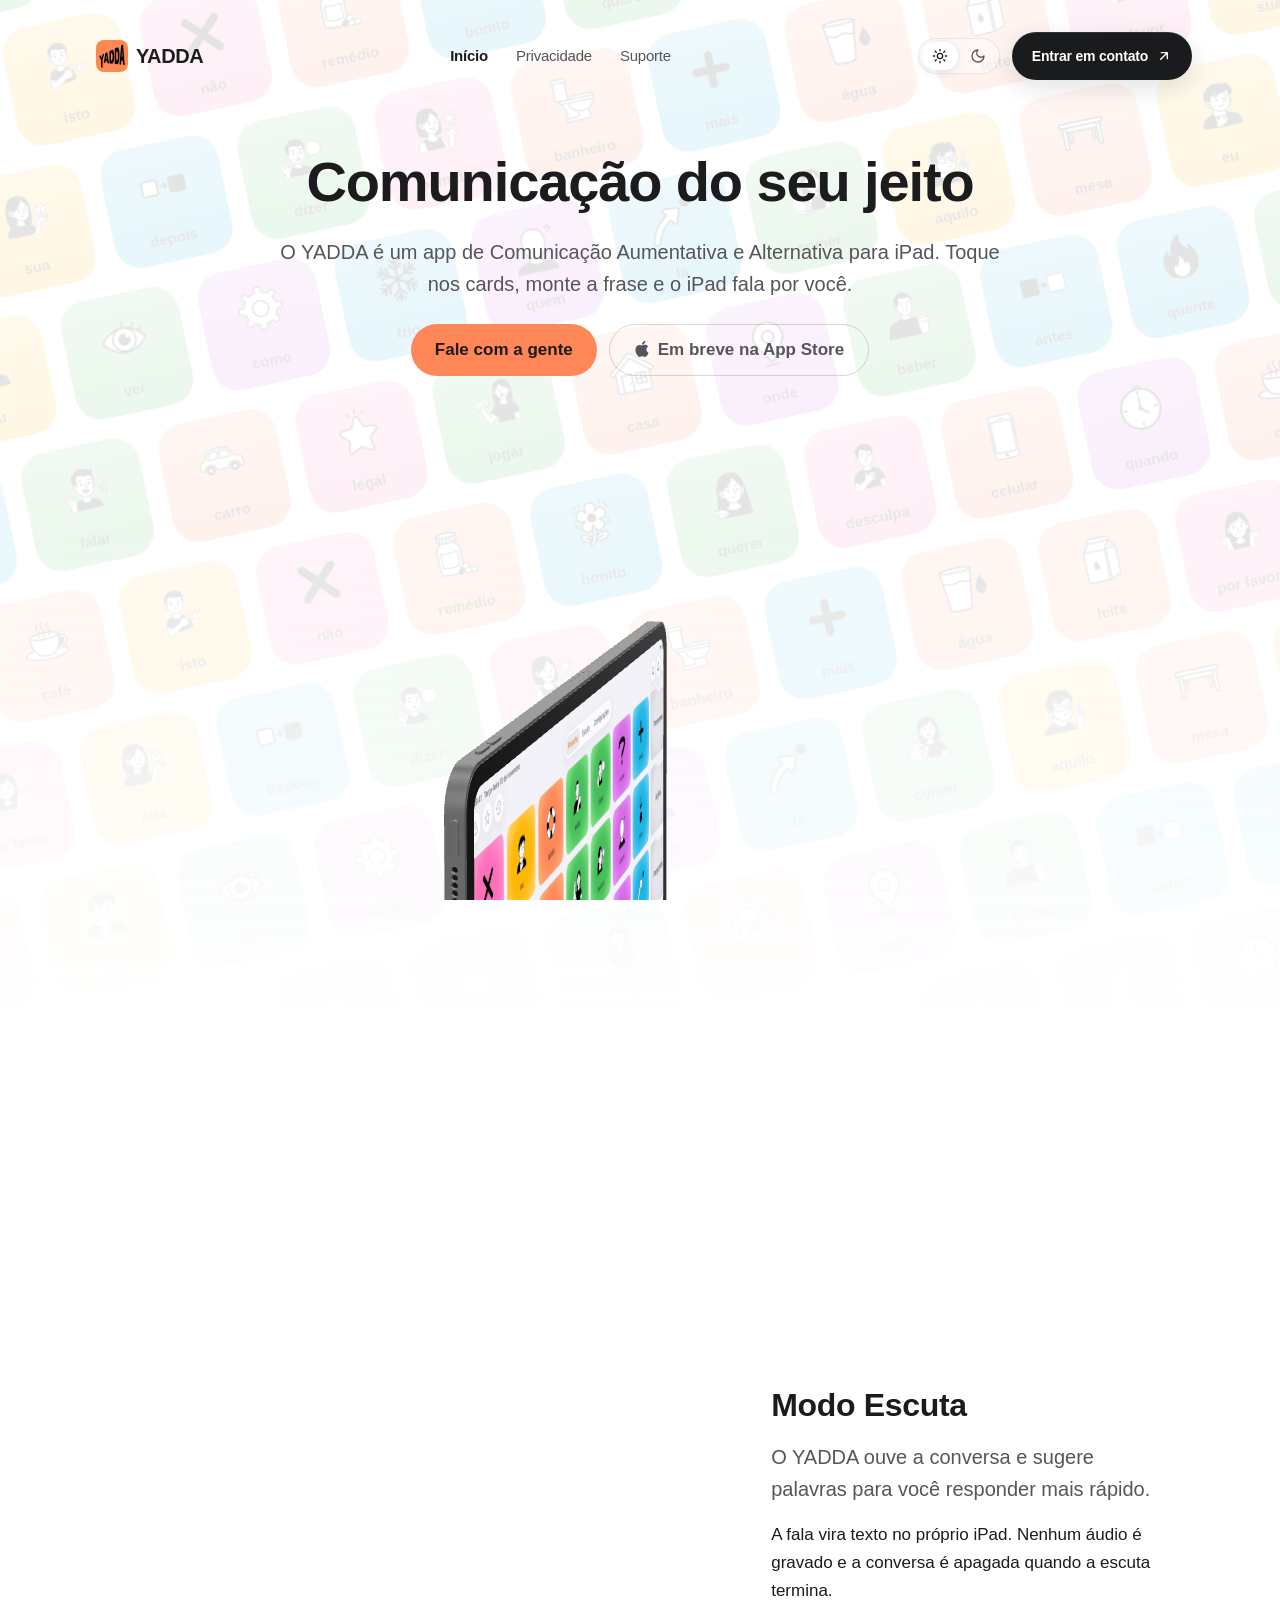
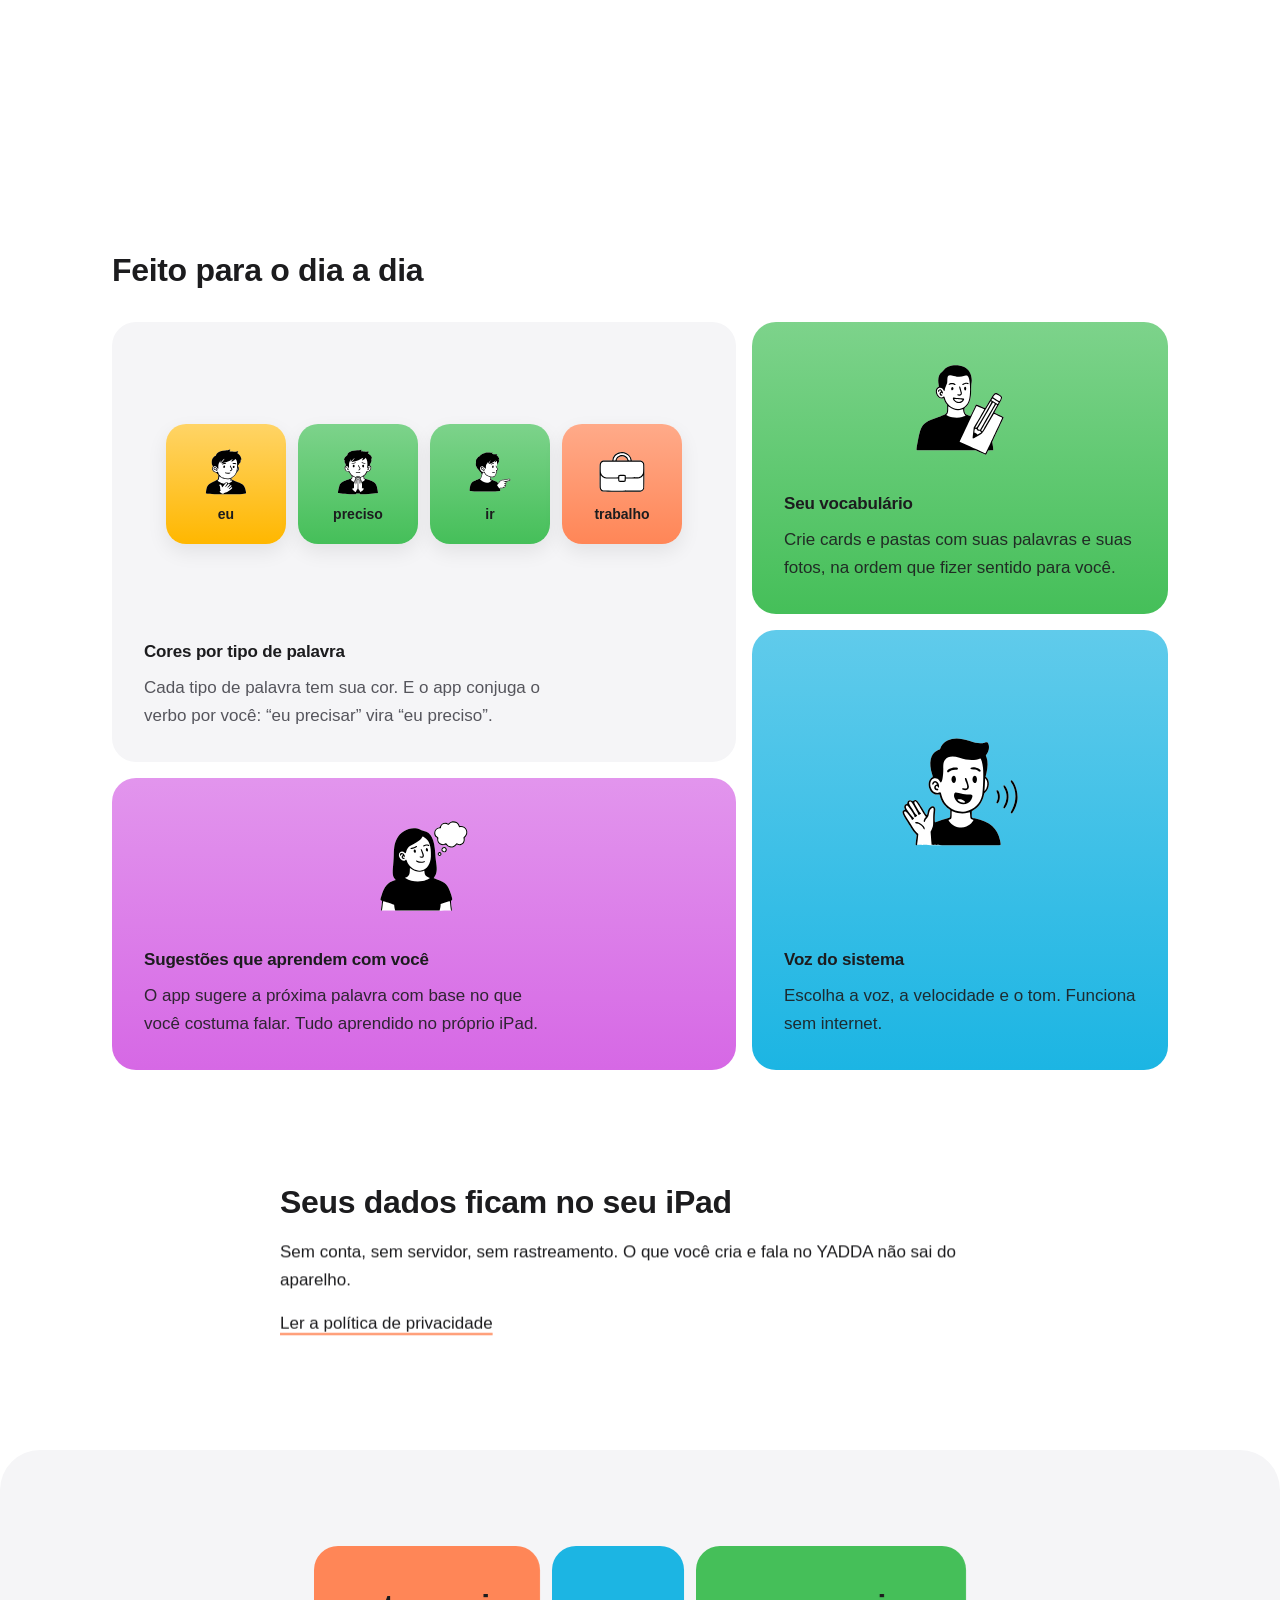
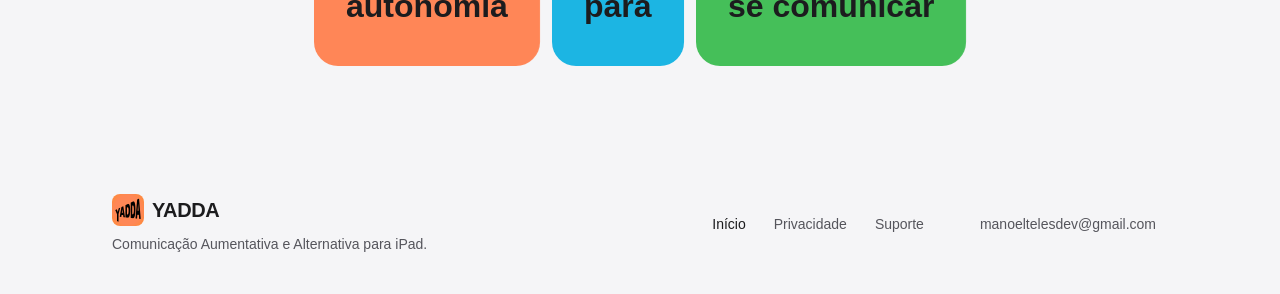
==== commit 6ba5e0ab: "feat: card de cores com a frase eu preciso ir ao trabalho Co-Authored-By: Claude Opus 5.5 <noreply@a" ====
--- a/index.html
+++ b/index.html
@@ -101,13 +101,13 @@
         <li class="bento__item bento__item--cores">
           <div class="bento__arte bento__arte--cores" aria-hidden="true">
             <span class="mini mini--yellow"><svg class="picto picto--eu" viewBox="0 0 500 500" width="48" height="48" aria-hidden="true" focusable="false"><path fill="#fff" fill-rule="evenodd" d="M148.0 449.0 C 115.7 447.9 86.0 445.3 73.4 442.5 C 70.1 441.8 69.9 439.9 71.5 426.1 C 74.0 404.4 79.0 383.1 82.5 379.0 C 83.2 378.2 84.6 375.9 85.5 374.0 C 91.9 361.3 103.9 352.5 136.5 336.6 C 169.1 320.6 171.8 319.2 177.9 314.3 C 178.9 313.6 180.9 297.8 181.6 286.4 L 182.3 274.4 L 177.3 270.8 C 174.5 268.8 170.9 265.4 169.4 263.3 C 164.6 257.0 163.7 256.3 159.1 255.5 C 146.7 253.4 133.5 243.5 128.1 232.0 C 123.5 222.2 125.0 208.1 131.4 202.1 C 133.9 199.7 133.9 199.7 132.1 197.1 C 118.7 177.8 120.2 136.4 134.9 121.9 C 135.8 121.1 137.6 119.1 139.0 117.4 C 142.3 113.5 153.2 106.3 157.1 105.5 C 158.8 105.1 159.9 104.6 159.6 104.2 C 159.3 103.9 159.5 103.1 160.0 102.4 C 160.6 101.8 160.9 100.8 160.8 100.4 C 160.1 98.4 167.7 87.1 173.5 81.4 C 188.1 67.2 210.7 59.5 243.0 58.0 C 263.9 56.9 269.4 56.1 277.9 52.4 C 284.1 49.6 285.0 49.5 287.4 51.3 C 289.2 52.6 289.1 53.0 285.6 58.4 C 283.6 61.5 282.0 64.4 282.0 64.9 C 282.0 68.2 334.0 69.7 347.9 66.7 C 360.7 63.9 362.1 67.2 353.2 78.8 C 351.4 81.2 350.0 83.3 350.2 83.4 C 350.4 83.6 352.6 84.7 355.3 85.9 C 366.7 91.3 380.5 109.4 384.9 124.8 C 388.8 138.3 388.4 143.8 383.8 140.8 L 381.5 139.3 L 381.4 148.4 C 381.3 162.0 375.8 175.5 371.6 172.1 C 370.4 171.1 370.0 171.3 369.5 173.2 C 368.7 175.9 361.1 187.2 359.4 188.2 C 356.7 189.9 356.6 200.9 359.3 203.8 C 364.6 209.5 366.9 220.0 364.5 227.5 C 362.4 234.2 357.4 242.3 353.8 244.8 C 350.7 247.0 349.3 249.1 346.6 255.5 C 338.4 275.4 322.3 293.5 305.0 302.4 C 298.3 305.8 298.0 306.3 298.0 312.1 L 298.0 316.7 L 305.8 320.2 C 313.5 323.8 318.2 325.8 333.5 332.0 C 337.9 333.7 345.1 336.7 349.5 338.6 C 353.9 340.4 360.4 342.9 364.0 344.1 C 378.7 349.0 396.1 359.2 403.4 367.1 C 407.3 371.3 417.0 386.4 417.6 389.0 C 417.6 389.3 418.6 391.6 419.8 394.2 C 425.0 405.9 431.4 438.0 428.9 440.5 C 426.9 442.5 403.0 446.0 376.0 448.1 C 358.4 449.4 182.1 450.2 148.0 449.0 Z"/><path fill="#000" fill-rule="evenodd" d="M148.0 449.0 C 115.7 447.9 86.0 445.3 73.4 442.5 C 70.1 441.8 69.9 439.9 71.5 426.1 C 74.0 404.4 79.0 383.1 82.5 379.0 C 83.2 378.2 84.6 375.9 85.5 374.0 C 91.9 361.3 103.9 352.5 136.5 336.6 C 169.1 320.6 171.8 319.2 177.9 314.3 C 178.9 313.6 180.9 297.8 181.6 286.4 L 182.3 274.4 L 177.3 270.8 C 174.5 268.8 170.9 265.4 169.4 263.3 C 164.6 257.0 163.7 256.3 159.1 255.5 C 146.7 253.4 133.5 243.5 128.1 232.0 C 123.5 222.2 125.0 208.1 131.4 202.1 C 133.9 199.7 133.9 199.7 132.1 197.1 C 118.7 177.8 120.2 136.4 134.9 121.9 C 135.8 121.1 137.6 119.1 139.0 117.4 C 142.3 113.5 153.2 106.3 157.1 105.5 C 158.8 105.1 159.9 104.6 159.6 104.2 C 159.3 103.9 159.5 103.1 160.0 102.4 C 160.6 101.8 160.9 100.8 160.8 100.4 C 160.1 98.4 167.7 87.1 173.5 81.4 C 188.1 67.2 210.7 59.5 243.0 58.0 C 263.9 56.9 269.4 56.1 277.9 52.4 C 284.1 49.6 285.0 49.5 287.4 51.3 C 289.2 52.6 289.1 53.0 285.6 58.4 C 283.6 61.5 282.0 64.4 282.0 64.9 C 282.0 68.2 334.0 69.7 347.9 66.7 C 360.7 63.9 362.1 67.2 353.2 78.8 C 351.4 81.2 350.0 83.3 350.2 83.4 C 350.4 83.6 352.6 84.7 355.3 85.9 C 366.7 91.3 380.5 109.4 384.9 124.8 C 388.8 138.3 388.4 143.8 383.8 140.8 L 381.5 139.3 L 381.4 148.4 C 381.3 162.0 375.8 175.5 371.6 172.1 C 370.4 171.1 370.0 171.3 369.5 173.2 C 368.7 175.9 361.1 187.2 359.4 188.2 C 356.7 189.9 356.6 200.9 359.3 203.8 C 364.6 209.5 366.9 220.0 364.5 227.5 C 362.4 234.2 357.4 242.3 353.8 244.8 C 350.7 247.0 349.3 249.1 346.6 255.5 C 338.4 275.4 322.3 293.5 305.0 302.4 C 298.3 305.8 298.0 306.3 298.0 312.1 L 298.0 316.7 L 305.8 320.2 C 313.5 323.8 318.2 325.8 333.5 332.0 C 337.9 333.7 345.1 336.7 349.5 338.6 C 353.9 340.4 360.4 342.9 364.0 344.1 C 378.7 349.0 396.1 359.2 403.4 367.1 C 407.3 371.3 417.0 386.4 417.6 389.0 C 417.6 389.3 418.6 391.6 419.8 394.2 C 425.0 405.9 431.4 438.0 428.9 440.5 C 426.9 442.5 403.0 446.0 376.0 448.1 C 358.4 449.4 182.1 450.2 148.0 449.0 Z M230.9 440.1 C 234.5 435.7 235.6 435.0 239.8 434.5 C 248.8 433.4 260.2 429.0 266.8 424.1 C 277.7 416.1 283.3 412.1 290.1 407.4 C 293.8 405.0 297.3 402.3 298.0 401.5 C 298.7 400.7 299.8 400.0 300.5 400.0 C 304.5 400.0 307.4 391.5 304.4 388.6 C 301.1 385.3 298.4 386.5 286.0 396.8 C 281.4 400.7 278.2 402.3 276.4 401.6 C 273.9 400.6 274.9 398.2 279.6 394.3 C 292.2 383.8 294.7 381.4 296.7 378.1 C 299.6 373.5 299.6 370.4 296.8 368.6 C 292.5 365.9 289.3 367.7 277.7 379.2 C 269.7 387.1 266.1 390.0 264.6 389.8 C 260.4 389.2 262.6 385.6 275.1 373.1 C 283.6 364.5 285.6 355.8 279.1 355.2 C 273.2 354.6 271.2 356.2 254.3 374.8 C 242.8 387.4 238.9 383.2 250.0 370.0 C 259.8 358.3 262.7 351.8 259.4 348.6 C 255.9 345.0 249.3 347.7 243.0 355.1 C 241.1 357.4 238.6 360.3 237.5 361.5 C 236.4 362.6 234.2 365.4 232.6 367.6 C 230.9 369.7 229.3 371.7 229.0 372.0 C 228.7 372.3 226.7 375.0 224.5 378.0 C 217.5 387.8 214.6 388.6 213.5 381.2 C 213.1 378.6 212.3 375.9 211.8 375.2 C 211.2 374.6 211.0 374.0 211.4 374.0 C 212.2 374.0 209.2 369.3 206.1 365.8 C 201.2 360.2 192.9 360.2 190.9 365.6 C 190.2 367.7 190.5 368.7 195.4 377.2 C 196.9 379.8 197.5 383.3 198.0 393.6 C 198.5 404.8 199.0 407.3 200.9 410.6 L 203.2 414.5 L 197.7 419.6 C 191.3 425.5 191.2 425.0 200.3 432.9 C 206.7 438.3 212.2 441.5 218.5 443.6 C 225.2 445.7 226.4 445.4 230.9 440.1 Z M240.3 348.6 C 249.9 339.7 265.3 339.8 267.6 348.8 C 268.0 350.3 268.8 350.9 269.7 350.6 C 270.5 350.2 272.4 349.7 273.8 349.4 C 283.2 347.3 293.8 342.2 299.3 337.0 C 302.8 333.8 306.6 328.2 305.8 327.5 C 304.9 326.7 299.0 324.0 298.1 324.0 C 297.6 324.0 297.0 325.5 296.8 327.2 C 296.6 329.9 296.0 330.6 293.9 330.8 C 290.6 331.2 289.4 325.7 290.6 315.3 C 291.2 309.4 291.1 308.7 289.6 309.3 C 267.4 317.8 233.6 314.2 210.7 300.8 C 208.1 299.3 205.6 298.0 205.2 298.0 C 204.8 297.9 201.3 295.2 197.5 291.9 C 193.5 288.4 190.4 286.4 190.3 287.2 C 190.2 287.9 189.4 294.0 188.5 300.8 C 186.7 315.4 185.5 317.6 176.1 324.7 C 171.0 328.5 197.0 345.9 215.0 350.8 C 231.6 355.3 233.3 355.2 240.3 348.6 Z M282.1 305.1 C 291.6 302.5 302.1 297.9 307.0 294.0 C 309.1 292.3 311.1 291.0 311.5 291.0 C 312.8 291.0 322.3 281.8 325.9 277.0 C 327.8 274.5 329.7 272.3 330.1 272.0 C 330.7 271.5 339.4 254.9 339.5 254.0 C 339.5 253.7 340.1 252.6 340.7 251.5 C 344.4 244.7 347.6 225.0 349.0 200.7 C 350.9 166.7 347.1 146.1 337.1 136.6 L 334.0 133.7 L 332.1 136.2 C 330.1 138.7 316.7 150.0 315.8 150.0 C 315.5 150.0 312.6 151.6 309.4 153.5 C 297.9 160.4 294.3 157.5 301.7 147.3 C 306.2 141.0 310.8 132.0 309.4 132.0 C 309.1 132.0 306.5 134.1 303.7 136.6 C 300.9 139.1 296.9 142.1 294.7 143.3 C 292.6 144.5 289.6 146.2 288.2 147.0 C 286.7 147.8 283.0 150.0 279.8 151.7 C 269.0 157.8 232.1 168.7 212.9 171.4 C 206.6 172.3 204.6 170.2 208.6 166.8 C 217.8 159.1 225.1 150.8 233.3 138.8 C 241.5 126.7 232.3 132.5 217.0 149.0 C 200.2 167.2 200.0 167.4 198.4 164.8 C 197.1 162.7 197.9 158.6 200.9 151.1 C 202.6 147.2 203.6 144.0 203.2 144.0 C 201.3 144.0 187.4 167.5 186.4 172.2 C 186.3 172.7 186.1 173.2 186.0 173.5 C 185.9 173.8 185.7 174.3 185.5 174.8 C 185.4 175.2 184.9 176.6 184.3 178.0 C 182.0 183.6 180.7 196.1 181.5 205.8 C 182.7 221.8 182.8 221.5 180.3 221.8 C 178.8 222.0 177.4 221.0 175.4 218.3 C 173.8 216.2 172.3 214.3 172.0 214.0 C 171.7 213.7 170.0 211.5 168.3 209.1 C 162.9 201.7 158.7 199.5 150.1 199.5 L 142.7 199.6 L 137.9 204.9 C 135.2 207.9 133.3 210.7 133.6 211.1 C 133.8 211.5 133.6 212.1 133.0 212.5 C 131.6 213.4 131.7 224.3 133.2 225.8 C 133.9 226.5 134.0 227.0 133.6 227.0 C 133.1 227.0 133.3 227.7 134.0 228.5 C 134.7 229.3 134.9 230.0 134.6 230.0 C 134.2 230.0 136.0 232.7 138.5 236.0 C 146.8 246.8 158.3 250.8 175.5 248.8 C 178.4 248.5 178.5 248.7 181.2 256.9 C 182.7 261.5 184.4 265.6 185.0 266.0 C 185.7 266.4 186.0 267.0 185.8 267.3 C 183.4 271.6 215.0 300.0 222.2 300.0 C 222.8 300.0 226.1 301.1 229.4 302.4 C 243.9 308.2 266.3 309.3 282.1 305.1 Z M357.0 229.1 C 358.8 224.6 358.8 214.2 357.0 211.0 C 355.6 208.6 355.5 209.0 354.4 218.0 C 353.7 223.2 352.9 230.0 352.5 233.0 L 351.8 238.5 L 353.7 235.5 C 354.8 233.8 356.2 231.0 357.0 229.1 Z M285.5 241.0 C 283.0 238.3 284.3 236.3 289.1 235.0 C 299.0 232.3 301.4 224.6 294.9 216.6 C 288.1 208.3 283.3 197.2 285.0 194.0 C 287.5 189.4 293.0 190.9 293.0 196.2 C 293.0 198.8 300.1 212.7 302.1 214.0 C 303.5 215.0 307.0 223.4 307.0 226.0 C 307.0 235.0 290.5 246.5 285.5 241.0 Z M164.0 238.9 C 162.6 238.3 159.9 236.1 157.9 234.0 C 154.9 230.8 153.5 230.0 150.7 230.0 C 145.3 230.0 142.5 228.5 140.7 224.7 C 134.7 212.1 147.0 199.9 158.5 207.0 C 164.2 210.5 161.8 216.1 156.0 212.7 C 150.0 209.1 144.2 212.8 145.4 219.4 C 146.2 223.5 148.4 225.0 153.5 225.0 C 158.0 225.0 160.7 226.4 164.2 230.4 C 166.5 233.1 166.9 233.3 167.5 231.8 C 168.4 229.6 164.9 223.8 161.2 221.1 L 158.5 219.1 L 160.7 216.9 L 162.9 214.7 L 166.4 217.4 C 178.1 226.3 176.2 243.6 164.0 238.9 Z"/><g class="p-olhos"><path fill="#000" fill-rule="evenodd" d="M228.6 212.7 C 226.3 211.0 225.1 204.6 226.3 199.8 C 229.2 188.0 242.0 191.1 242.0 203.5 C 242.0 212.0 234.5 217.0 228.6 212.7 Z"/><path fill="#000" fill-rule="evenodd" d="M312.6 211.5 C 306.9 202.8 313.2 190.7 322.0 193.5 C 327.3 195.2 328.7 208.4 324.0 212.2 C 320.6 215.0 314.6 214.6 312.6 211.5 Z"/></g><g class="p-sobr"><path fill="#000" fill-rule="evenodd" d="M216.0 182.5 C 215.0 181.3 215.0 180.4 215.9 178.4 C 219.6 170.2 251.0 167.1 251.0 175.0 C 251.0 177.9 249.4 178.4 239.5 178.4 C 231.8 178.5 229.7 178.9 224.9 181.2 C 218.4 184.4 217.7 184.5 216.0 182.5 Z"/><path fill="#000" fill-rule="evenodd" d="M332.5 179.2 C 329.6 177.6 327.2 177.5 313.0 178.3 C 309.1 178.5 308.5 178.2 308.2 176.4 C 307.2 169.4 331.3 167.2 339.0 173.6 C 345.4 179.0 340.2 183.5 332.5 179.2 Z"/></g><g class="p-boca"><path fill="#000" fill-rule="evenodd" d="M254.7 263.9 C 248.4 262.4 241.0 258.2 241.0 256.1 C 241.0 253.0 244.4 252.7 249.2 255.2 C 254.5 258.0 275.3 258.6 282.7 256.1 C 286.1 255.0 287.2 254.9 288.4 256.0 C 294.9 261.3 269.2 267.3 254.7 263.9 Z"/></g></svg><span>eu</span></span>
-            <span class="mini mini--green"><svg class="picto picto--querer" viewBox="0 0 500 500" width="48" height="48" aria-hidden="true" focusable="false"><path fill="#fff" fill-rule="evenodd" d="M149.5 446.5 C 146.8 445.2 143.8 443.1 142.9 441.9 L 141.3 439.7 L 136.8 441.8 C 127.6 446.3 116.3 442.3 114.5 434.0 C 113.9 431.5 113.5 431.2 109.7 431.2 C 96.8 431.3 90.5 418.8 97.3 406.6 C 99.1 403.4 99.5 401.8 98.7 401.5 C 98.0 401.3 93.8 400.1 89.2 398.9 C 76.2 395.5 70.5 390.5 70.5 382.5 C 70.5 370.5 83.1 365.1 100.1 369.9 C 112.7 373.4 113.0 373.2 119.1 357.5 C 128.4 333.4 132.9 302.0 135.0 247.9 C 137.6 178.5 147.8 136.3 169.8 103.4 C 196.9 63.0 243.9 42.7 285.6 53.4 C 288.9 54.2 295.4 54.9 300.2 54.9 C 345.1 55.0 379.9 100.7 395.9 180.6 C 399.6 198.8 402.0 217.9 406.1 261.5 C 411.3 318.2 417.1 352.4 424.1 368.6 C 425.1 371.1 426.0 374.0 426.0 375.0 C 426.0 379.0 417.8 386.0 413.0 386.0 C 410.4 386.0 410.4 386.1 414.0 391.4 C 425.3 408.0 432.5 438.8 426.7 445.5 L 424.2 448.5 L 289.3 448.7 L 154.5 448.9 L 149.5 446.5 Z"/><path fill="#000" fill-rule="evenodd" d="M149.5 446.5 C 146.8 445.2 143.8 443.1 142.9 441.9 L 141.3 439.7 L 136.8 441.8 C 127.6 446.3 116.3 442.3 114.5 434.0 C 113.9 431.5 113.5 431.2 109.7 431.2 C 96.8 431.3 90.5 418.8 97.3 406.6 C 99.1 403.4 99.5 401.8 98.7 401.5 C 98.0 401.3 93.8 400.1 89.2 398.9 C 76.2 395.5 70.5 390.5 70.5 382.5 C 70.5 370.5 83.1 365.1 100.1 369.9 C 112.7 373.4 113.0 373.2 119.1 357.5 C 128.4 333.4 132.9 302.0 135.0 247.9 C 137.6 178.5 147.8 136.3 169.8 103.4 C 196.9 63.0 243.9 42.7 285.6 53.4 C 288.9 54.2 295.4 54.9 300.2 54.9 C 345.1 55.0 379.9 100.7 395.9 180.6 C 399.6 198.8 402.0 217.9 406.1 261.5 C 411.3 318.2 417.1 352.4 424.1 368.6 C 425.1 371.1 426.0 374.0 426.0 375.0 C 426.0 379.0 417.8 386.0 413.0 386.0 C 410.4 386.0 410.4 386.1 414.0 391.4 C 425.3 408.0 432.5 438.8 426.7 445.5 L 424.2 448.5 L 289.3 448.7 L 154.5 448.9 L 149.5 446.5 Z M162.7 439.5 C 168.4 435.7 169.2 430.7 167.7 405.5 C 167.5 403.1 167.9 402.5 169.5 402.5 C 171.7 402.5 172.1 404.4 173.5 422.4 C 174.3 433.7 175.7 436.0 181.5 436.0 C 191.5 436.0 193.4 425.3 186.5 408.8 C 183.3 401.4 182.9 398.5 185.0 398.5 C 187.0 398.5 191.2 406.5 194.1 415.6 C 196.7 423.7 198.3 424.7 202.1 420.9 C 204.0 419.0 204.2 417.9 203.8 410.6 C 202.9 393.4 193.1 381.0 180.5 381.0 C 176.5 381.0 175.2 380.4 171.1 377.0 C 158.7 366.5 141.6 365.4 122.7 373.7 C 112.1 378.4 109.0 378.7 99.5 376.0 C 89.0 373.1 81.7 373.5 78.3 377.4 C 72.5 384.1 77.3 389.8 92.1 393.5 C 95.6 394.4 99.7 395.6 101.3 396.2 C 103.9 397.2 104.4 396.9 109.9 391.6 C 121.4 380.7 122.6 386.2 111.4 398.1 C 98.7 411.7 96.7 420.1 105.1 424.3 C 110.3 426.8 113.1 425.5 116.3 418.8 C 120.7 409.9 130.8 395.0 132.5 395.0 C 135.7 395.0 135.0 398.0 129.5 406.3 C 116.5 426.3 115.9 435.4 127.5 437.6 C 136.1 439.2 139.8 434.3 145.5 413.6 C 148.8 401.5 150.2 398.4 152.2 399.6 C 153.6 400.5 153.2 403.1 149.3 418.2 C 145.0 434.9 145.2 437.3 151.0 440.3 C 154.8 442.2 158.9 442.0 162.7 439.5 Z M296.5 388.1 C 311.2 384.1 328.3 374.6 336.9 365.6 C 339.4 363.0 339.9 361.9 338.9 361.6 C 316.6 354.5 313.4 352.6 309.5 344.7 C 307.5 340.6 306.7 337.0 306.3 331.0 C 305.8 324.1 305.5 322.9 304.1 323.4 C 303.2 323.7 299.1 325.1 295.0 326.6 C 280.1 331.9 259.8 328.6 241.8 318.1 L 235.2 314.3 L 234.5 322.9 C 232.7 344.2 225.5 353.1 206.1 358.1 C 199.8 359.7 199.8 359.7 206.8 366.0 C 231.1 387.7 265.9 396.3 296.5 388.1 Z M295.3 319.5 C 336.9 305.2 358.9 262.6 359.0 196.6 L 359.0 186.8 L 351.6 177.6 C 342.1 165.8 335.9 156.8 321.2 133.3 C 314.5 122.7 306.8 110.9 303.9 107.0 L 298.6 100.0 L 293.6 109.7 C 284.8 126.6 273.8 141.0 253.7 161.8 C 246.6 169.1 240.9 175.3 241.2 175.5 C 241.4 175.7 243.6 175.3 246.0 174.6 C 257.6 171.1 264.0 171.6 264.0 176.1 C 264.0 178.5 263.3 178.8 254.9 180.0 C 250.8 180.6 244.6 182.4 240.8 184.1 C 237.2 185.8 233.7 186.9 233.1 186.5 C 232.4 186.2 228.8 188.8 224.7 192.6 C 216.9 199.8 208.1 206.2 202.1 208.8 C 200.0 209.8 197.5 211.3 196.5 212.3 C 194.1 214.7 192.9 214.1 190.2 208.9 C 179.0 187.6 157.9 202.7 161.9 229.1 C 166.2 256.4 186.7 273.9 198.3 260.0 C 200.9 256.9 202.7 258.5 206.3 267.6 C 222.1 306.7 263.0 330.6 295.3 319.5 Z M366.5 262.5 C 387.2 250.4 392.2 199.0 372.8 199.0 C 367.3 199.0 365.0 201.3 365.0 206.7 L 365.0 211.3 L 367.3 209.2 C 372.7 204.1 383.2 209.8 380.6 216.5 C 379.8 218.7 376.3 218.4 375.7 216.0 C 374.8 212.5 371.9 212.3 369.3 215.6 C 368.0 217.2 366.3 219.2 365.5 220.1 C 363.3 222.4 363.4 228.7 365.6 227.0 C 366.9 225.9 367.5 226.1 369.8 228.4 C 375.9 234.4 372.4 247.1 363.7 251.0 C 360.1 252.6 356.3 259.4 356.0 264.8 C 355.9 266.0 363.2 264.5 366.5 262.5 Z M365.0 242.8 C 367.5 240.1 367.6 234.4 365.1 231.1 L 363.3 228.7 L 362.6 235.4 C 362.3 239.0 361.7 242.7 361.4 243.5 C 360.5 245.7 362.6 245.3 365.0 242.8 Z M208.0 197.7 C 213.4 194.0 223.7 184.3 229.4 177.6 C 233.1 173.0 232.7 173.3 223.6 180.9 C 218.2 185.5 210.6 191.2 206.9 193.7 C 203.1 196.1 200.0 198.5 200.0 199.0 C 200.0 199.4 199.7 200.6 199.3 201.5 C 198.6 203.6 200.6 202.6 208.0 197.7 Z M291.0 252.0 C 289.9 249.9 289.7 250.1 297.0 244.7 C 304.5 239.2 304.5 238.1 296.2 221.7 C 288.7 207.0 287.7 203.1 290.3 198.0 C 292.8 193.0 295.5 194.8 295.6 201.5 C 295.7 206.7 296.2 208.6 299.9 214.8 C 312.1 235.7 312.0 243.9 299.6 251.0 C 293.6 254.5 292.4 254.6 291.0 252.0 Z M187.0 246.5 L 183.6 243.0 L 181.3 245.2 C 171.0 254.9 161.8 221.7 171.6 210.0 C 176.1 204.7 188.0 207.6 188.0 214.1 C 188.0 217.0 185.2 217.6 182.6 215.1 C 176.8 209.6 172.5 214.9 173.2 226.4 C 173.7 233.6 176.3 240.6 178.0 239.5 C 178.6 239.1 179.0 238.1 179.0 237.1 C 179.0 231.4 183.7 232.4 188.5 239.2 C 190.5 241.9 192.4 243.9 192.7 243.6 C 193.9 242.5 191.9 238.2 187.5 232.5 C 182.5 226.1 181.9 222.7 185.8 222.2 C 187.0 222.0 188.0 222.3 188.0 222.9 C 188.0 223.4 189.9 226.0 192.1 228.7 C 198.8 236.4 200.7 243.1 197.4 247.8 C 195.1 251.2 191.0 250.7 187.0 246.5 Z"/><g class="p-olhos"><path fill="#000" fill-rule="evenodd" d="M239.1 223.8 C 236.6 221.2 235.6 216.3 236.3 210.8 C 237.9 198.5 249.8 197.6 251.6 209.6 C 253.4 221.8 245.5 230.7 239.1 223.8 Z"/><path fill="#000" fill-rule="evenodd" d="M317.0 222.8 C 311.4 213.5 317.4 197.5 325.1 201.4 C 331.1 204.4 332.0 218.9 326.5 224.3 C 323.7 227.2 319.3 226.5 317.0 222.8 Z"/></g><g class="p-sobr"><path fill="#000" fill-rule="evenodd" d="M330.8 183.8 C 327.0 181.8 323.0 180.6 318.8 180.3 C 311.9 179.7 310.0 178.7 310.0 175.9 C 310.0 171.2 321.6 171.4 332.3 176.3 C 340.4 180.0 342.4 182.5 339.4 185.4 C 337.5 187.3 337.8 187.4 330.8 183.8 Z"/></g><g class="p-boca"><path fill="#000" fill-rule="evenodd" d="M268.6 278.1 C 260.9 274.9 258.3 271.7 261.4 269.1 C 262.4 268.2 264.0 268.6 268.1 270.5 C 275.0 273.7 284.4 273.9 290.9 270.9 C 296.1 268.6 298.3 269.0 297.8 272.2 C 296.9 278.5 278.8 282.1 268.6 278.1 Z"/></g></svg><span>quero</span></span>
-            <span class="mini mini--green"><svg class="picto picto--beber" viewBox="0 0 500 500" width="48" height="48" aria-hidden="true" focusable="false"><path fill="#fff" fill-rule="evenodd" d="M60.100 448.600 C 59.500 447.800 59.200 445.900 59.400 444.400 C 59.700 442.800 60.400 438.600 60.900 435.000 C 68.700 384.100 78.200 348.700 87.700 334.900 C 99.300 318.200 109.600 312.700 171.000 290.600 C 203.100 279.000 204.200 277.600 203.700 249.500 L 203.400 235.500 L 199.700 230.600 C 195.200 224.800 192.500 219.700 189.500 211.500 C 187.600 206.200 187.100 205.500 184.900 205.800 C 172.500 207.200 167.500 205.600 159.800 197.800 C 147.800 185.500 147.400 160.700 159.200 154.100 C 165.400 150.700 165.300 150.900 164.100 144.900 C 158.400 116.400 162.700 96.000 177.000 83.900 C 182.900 78.900 186.000 75.900 193.100 67.900 C 210.400 48.400 253.800 44.000 284.000 58.600 C 303.000 67.900 313.600 82.100 318.600 105.500 C 319.500 109.500 319.000 129.600 317.800 135.500 C 317.200 138.800 316.600 153.000 316.500 167.500 C 316.300 181.800 316.000 194.600 315.700 196.000 C 315.400 197.400 314.900 200.100 314.600 202.000 C 311.800 220.400 303.900 235.400 290.500 247.700 L 283.800 253.900 L 284.500 260.200 C 286.400 278.800 287.200 279.500 318.500 291.000 C 337.100 297.900 336.300 297.800 337.700 294.100 C 342.200 282.200 404.700 277.500 430.600 287.100 C 439.300 290.400 441.400 293.500 440.500 301.700 C 439.600 309.500 439.400 310.800 438.600 321.200 C 438.200 325.400 437.700 330.300 437.500 332.200 C 437.300 334.000 436.800 338.600 436.500 342.500 C 436.100 346.400 435.700 351.300 435.400 353.500 C 434.200 365.100 433.600 370.900 432.500 384.000 C 432.200 387.600 431.700 392.100 431.500 394.000 C 431.300 395.900 430.800 400.600 430.500 404.500 C 430.200 408.400 429.700 413.100 429.500 415.000 C 429.200 416.900 428.800 422.300 428.500 427.000 C 427.500 441.400 424.900 444.200 408.700 448.000 C 397.300 450.600 62.300 451.200 60.100 448.600 Z"/><path fill="#000" fill-rule="evenodd" d="M60.100 448.600 C 59.500 447.800 59.200 445.900 59.400 444.400 C 59.700 442.800 60.400 438.600 60.900 435.000 C 68.700 384.100 78.200 348.700 87.700 334.900 C 99.300 318.200 109.600 312.700 171.000 290.600 C 203.100 279.000 204.200 277.600 203.700 249.500 L 203.400 235.500 L 199.700 230.600 C 195.200 224.800 192.500 219.700 189.500 211.500 C 187.600 206.200 187.100 205.500 184.900 205.800 C 172.500 207.200 167.500 205.600 159.800 197.800 C 147.800 185.500 147.400 160.700 159.200 154.100 C 165.400 150.700 165.300 150.900 164.100 144.900 C 158.400 116.400 162.700 96.000 177.000 83.900 C 182.900 78.900 186.000 75.900 193.100 67.900 C 210.400 48.400 253.800 44.000 284.000 58.600 C 303.000 67.900 313.600 82.100 318.600 105.500 C 319.500 109.500 319.000 129.600 317.800 135.500 C 317.200 138.800 316.600 153.000 316.500 167.500 C 316.300 181.800 316.000 194.600 315.700 196.000 C 315.400 197.400 314.900 200.100 314.600 202.000 C 311.800 220.400 303.900 235.400 290.500 247.700 L 283.800 253.900 L 284.500 260.200 C 286.400 278.800 287.200 279.500 318.500 291.000 C 337.100 297.900 336.300 297.800 337.700 294.100 C 342.200 282.200 404.700 277.500 430.600 287.100 C 439.300 290.400 441.400 293.500 440.500 301.700 C 439.600 309.500 439.400 310.800 438.600 321.200 C 438.200 325.400 437.700 330.300 437.500 332.200 C 437.300 334.000 436.800 338.600 436.500 342.500 C 436.100 346.400 435.700 351.300 435.400 353.500 C 434.200 365.100 433.600 370.900 432.500 384.000 C 432.200 387.600 431.700 392.100 431.500 394.000 C 431.300 395.900 430.800 400.600 430.500 404.500 C 430.200 408.400 429.700 413.100 429.500 415.000 C 429.200 416.900 428.800 422.300 428.500 427.000 C 427.500 441.400 424.900 444.200 408.700 448.000 C 397.300 450.600 62.300 451.200 60.100 448.600 Z M408.000 442.900 C 418.500 440.800 421.900 438.200 422.500 432.200 C 423.200 424.800 423.900 417.400 424.500 411.000 C 424.800 407.400 425.300 402.900 425.500 401.000 C 425.700 399.100 426.200 394.800 426.500 391.500 C 426.800 388.200 427.300 383.200 427.600 380.400 C 427.800 377.600 428.200 373.300 428.500 370.900 C 429.800 356.000 430.200 352.500 430.600 351.800 C 431.400 350.600 430.700 350.800 424.700 353.600 C 412.400 359.200 400.400 357.800 382.800 348.800 C 370.100 342.200 360.300 341.400 352.000 346.000 C 346.800 349.000 346.800 348.700 349.500 375.000 C 349.700 376.900 350.200 381.600 350.500 385.500 C 350.900 389.400 351.300 393.900 351.500 395.500 C 351.600 397.100 352.100 401.900 352.400 406.000 C 352.800 410.100 353.300 415.100 353.500 417.000 C 353.700 418.900 354.200 424.100 354.500 428.500 C 355.300 439.400 359.300 442.200 376.000 443.700 C 379.600 444.000 382.700 444.400 382.900 444.600 C 383.700 445.300 402.600 444.000 408.000 442.900 Z M414.100 351.000 C 420.000 349.900 427.000 347.200 427.000 345.900 C 427.000 340.500 396.600 340.600 390.700 346.000 C 389.600 346.900 397.100 350.000 403.000 351.000 C 405.500 351.400 407.800 351.800 408.100 351.900 C 408.500 351.900 411.200 351.600 414.100 351.000 Z M352.600 339.900 C 359.300 336.900 368.500 336.900 377.100 339.900 L 383.700 342.300 L 392.100 339.400 C 403.300 335.600 417.700 335.300 425.400 338.800 C 431.400 341.500 431.500 341.500 431.600 338.800 C 431.700 336.300 432.800 323.800 433.500 318.000 C 435.100 303.700 435.100 303.700 432.700 304.500 C 418.800 308.900 409.800 310.000 388.700 310.000 C 368.400 310.000 354.300 308.200 344.700 304.400 C 343.000 303.800 342.900 304.200 343.400 310.100 C 344.100 318.200 345.200 329.800 345.500 333.000 C 345.700 334.400 345.800 337.000 345.900 338.800 C 346.000 342.600 346.300 342.600 352.600 339.900 Z M418.100 302.600 C 426.500 301.100 435.000 297.700 435.000 296.000 C 435.000 290.100 393.300 285.000 369.500 288.000 C 355.200 289.700 342.000 293.600 342.000 296.000 C 342.000 302.900 392.800 307.300 418.100 302.600 Z M260.700 295.900 C 269.400 294.700 285.300 289.900 288.800 287.500 L 291.000 285.900 L 288.000 283.300 C 282.700 278.900 279.100 269.300 279.400 260.200 C 279.500 257.400 279.100 256.100 278.400 256.400 C 255.400 265.300 233.500 262.100 215.400 247.400 C 208.700 241.900 209.100 241.700 209.300 250.200 C 209.600 266.600 207.200 276.300 201.600 282.300 L 199.000 285.100 L 205.200 287.900 C 222.900 295.900 241.600 298.600 260.700 295.900 Z M266.300 254.400 C 291.200 248.000 306.200 227.000 310.600 192.500 C 311.900 182.100 311.100 134.900 309.400 125.400 C 304.900 100.100 299.900 95.100 284.200 100.400 C 268.000 106.000 256.700 106.100 236.500 100.900 C 210.200 94.100 204.900 97.200 204.900 119.100 C 204.800 132.400 204.000 135.600 197.500 149.200 C 195.100 154.200 193.600 158.900 193.300 162.700 C 192.400 172.500 190.500 173.300 185.600 165.600 C 175.200 149.400 155.700 154.400 155.800 173.300 C 155.900 192.500 171.700 206.300 185.000 198.900 C 190.100 196.000 191.300 196.700 192.800 203.600 C 200.400 237.300 236.400 262.200 266.300 254.400 Z M256.400 192.900 C 251.800 191.600 250.200 189.400 252.300 187.300 C 253.600 185.900 254.400 185.900 256.500 186.800 C 260.400 188.600 264.500 188.300 266.500 186.000 C 268.600 183.700 268.300 181.400 263.300 164.700 C 261.400 158.200 260.100 152.200 260.400 151.400 C 261.200 149.400 264.800 149.700 265.400 151.800 C 265.600 152.700 267.500 159.100 269.500 166.000 C 271.600 172.800 273.300 180.100 273.300 182.100 C 273.500 190.600 265.600 195.600 256.400 192.900 Z M171.000 190.100 C 168.100 187.300 167.500 185.700 168.000 181.600 C 168.300 178.500 171.000 175.000 173.600 174.400 C 176.500 173.700 176.600 172.600 174.000 170.000 C 170.800 166.800 167.900 167.600 166.100 172.300 C 165.000 175.100 161.600 176.100 160.700 173.800 C 160.100 172.000 162.700 165.800 164.700 164.200 C 171.600 159.100 184.000 168.700 184.000 179.200 C 184.000 183.000 181.200 184.100 179.200 181.200 C 177.700 178.900 175.500 178.300 174.500 180.000 C 172.200 183.800 174.200 187.500 179.000 188.200 C 180.700 188.400 181.500 189.100 181.500 190.500 C 181.500 194.100 174.700 193.800 171.000 190.100 Z"/><g class="p-olhos"><path fill="#000" fill-rule="evenodd" d="M224.600 165.800 C 222.700 163.100 222.600 156.200 224.400 153.800 C 226.300 151.300 230.700 151.500 232.100 154.100 C 236.600 162.500 229.700 173.100 224.600 165.800 Z"/><path fill="#000" fill-rule="evenodd" d="M284.500 164.900 C 283.600 163.300 283.100 160.600 283.300 159.100 C 285.100 148.000 294.000 149.100 294.000 160.300 C 294.000 167.600 287.500 170.800 284.500 164.900 Z"/></g><g class="p-sobr"><path fill="#000" fill-rule="evenodd" d="M212.100 144.700 C 209.100 141.700 213.500 137.800 222.900 135.500 C 233.400 132.700 245.900 136.500 240.700 140.800 C 239.800 141.600 238.100 141.600 235.000 140.900 C 229.300 139.600 223.800 140.400 217.900 143.500 C 214.400 145.300 213.000 145.600 212.100 144.700 Z"/><path fill="#000" fill-rule="evenodd" d="M299.600 143.100 C 298.200 140.900 289.700 139.700 283.800 140.900 C 277.000 142.300 274.300 141.300 276.000 138.000 C 279.700 131.000 307.100 135.300 304.400 142.400 C 303.700 144.100 300.500 144.600 299.600 143.100 Z"/></g><g class="p-boca"><path fill="#000" fill-rule="evenodd" d="M245.400 217.000 C 238.400 214.700 229.500 209.200 229.500 207.100 C 229.500 203.900 232.600 203.600 236.300 206.400 C 247.100 214.700 265.200 216.000 276.700 209.400 C 281.600 206.600 283.600 206.400 284.400 208.600 C 287.200 215.900 259.900 221.800 245.400 217.000 Z"/></g></svg><span>beber</span></span>
-            <span class="mini mini--orange"><svg class="picto picto--agua" viewBox="0 0 500 500" width="48" height="48" aria-hidden="true" focusable="false"><path fill="#fff" fill-rule="evenodd" d="M151.0 448.9 C 142.1 448.0 139.0 447.5 137.0 446.7 C 136.2 446.4 131.9 445.6 127.6 445.0 C 118.3 443.6 108.8 441.2 108.0 440.1 C 107.7 439.7 106.1 438.8 104.4 438.1 C 100.1 436.4 92.6 429.1 92.4 426.5 C 92.4 425.9 91.9 424.4 91.3 423.0 C 90.7 421.6 89.7 414.0 89.0 406.0 C 88.3 398.0 87.4 391.1 87.0 390.5 C 86.6 389.9 86.0 385.9 85.6 381.5 C 83.9 360.3 81.7 340.3 81.0 338.5 C 80.5 337.4 79.1 325.2 77.9 311.5 C 76.7 297.8 75.4 286.3 75.0 286.0 C 74.6 285.7 73.6 276.7 72.6 266.0 C 71.6 255.3 70.6 245.8 70.3 245.0 C 70.0 244.2 69.8 241.8 69.9 239.7 C 70.1 237.6 69.7 235.4 69.2 234.7 C 68.7 234.0 67.4 224.2 66.4 212.7 C 65.5 201.3 64.3 192.0 63.9 192.0 C 63.6 192.0 63.5 189.9 63.8 187.4 C 64.0 184.9 63.8 181.9 63.2 180.7 C 62.6 179.5 61.4 170.6 60.5 161.0 C 59.6 151.4 58.5 142.6 58.0 141.5 C 57.5 140.4 56.2 129.8 55.0 118.0 C 53.8 106.2 52.3 96.0 51.8 95.3 C 51.3 94.6 51.0 92.3 51.1 90.1 C 51.3 87.9 51.1 85.8 50.7 85.4 C 50.3 85.0 50.0 82.3 50.0 79.4 C 50.0 71.3 57.5 64.9 70.3 62.0 C 72.9 61.5 75.8 60.6 76.8 60.0 C 79.1 58.8 94.8 56.3 109.5 54.9 C 116.1 54.3 122.4 53.4 123.5 52.9 C 131.7 49.4 268.7 49.5 271.0 53.0 C 271.3 53.4 275.6 54.0 280.5 54.4 C 291.6 55.3 316.1 58.9 317.5 59.9 C 318.1 60.3 321.9 61.7 326.0 63.1 C 335.7 66.2 341.0 71.0 341.0 76.5 C 341.0 82.2 339.0 98.2 338.0 100.5 C 337.5 101.6 336.1 110.8 335.0 121.0 C 333.8 131.2 332.5 140.4 332.0 141.5 C 331.5 142.6 330.1 152.5 328.9 163.5 C 327.7 174.5 326.4 183.7 326.0 184.0 C 325.6 184.3 324.5 191.7 323.5 200.5 C 322.5 209.3 321.3 217.0 320.8 217.7 C 320.3 218.4 319.9 220.4 320.1 222.2 C 320.2 224.0 320.0 226.2 319.7 227.0 C 319.4 227.8 318.4 235.9 317.5 245.0 C 316.6 254.1 315.4 262.5 314.8 263.7 C 314.2 264.9 314.0 267.2 314.2 268.9 C 314.5 270.6 314.3 272.0 313.8 272.0 C 313.4 272.0 313.0 273.5 313.0 275.2 C 313.0 280.8 309.7 309.5 309.0 310.0 C 308.6 310.3 307.3 320.6 306.0 333.0 C 304.7 345.4 303.3 355.7 303.0 356.0 C 302.6 356.3 301.5 363.9 300.6 373.0 C 299.6 382.1 298.6 390.2 298.3 391.0 C 298.0 391.8 297.8 394.0 297.9 395.8 C 298.1 397.6 297.7 399.6 297.2 400.3 C 296.7 401.0 295.9 404.6 295.6 408.5 C 294.7 418.0 292.9 426.0 291.7 426.0 C 291.1 426.0 290.9 426.3 291.3 426.6 C 292.6 427.9 284.1 436.3 279.6 438.1 C 277.9 438.8 276.3 439.7 276.0 440.1 C 275.1 441.4 265.2 443.7 255.0 445.0 C 249.8 445.6 244.6 446.5 243.5 447.0 C 237.2 449.6 170.6 451.0 151.0 448.9 Z"/><path fill="#000" fill-rule="evenodd" d="M151.0 448.9 C 142.1 448.0 139.0 447.5 137.0 446.7 C 136.2 446.4 131.9 445.6 127.6 445.0 C 118.3 443.6 108.8 441.2 108.0 440.1 C 107.7 439.7 106.1 438.8 104.4 438.1 C 100.1 436.4 92.6 429.1 92.4 426.5 C 92.4 425.9 91.9 424.4 91.3 423.0 C 90.7 421.6 89.7 414.0 89.0 406.0 C 88.3 398.0 87.4 391.1 87.0 390.5 C 86.6 389.9 86.0 385.9 85.6 381.5 C 83.9 360.3 81.7 340.3 81.0 338.5 C 80.5 337.4 79.1 325.2 77.9 311.5 C 76.7 297.8 75.4 286.3 75.0 286.0 C 74.6 285.7 73.6 276.7 72.6 266.0 C 71.6 255.3 70.6 245.8 70.3 245.0 C 70.0 244.2 69.8 241.8 69.9 239.7 C 70.1 237.6 69.7 235.4 69.2 234.7 C 68.7 234.0 67.4 224.2 66.4 212.7 C 65.5 201.3 64.3 192.0 63.9 192.0 C 63.6 192.0 63.5 189.9 63.8 187.4 C 64.0 184.9 63.8 181.9 63.2 180.7 C 62.6 179.5 61.4 170.6 60.5 161.0 C 59.6 151.4 58.5 142.6 58.0 141.5 C 57.5 140.4 56.2 129.8 55.0 118.0 C 53.8 106.2 52.3 96.0 51.8 95.3 C 51.3 94.6 51.0 92.3 51.1 90.1 C 51.3 87.9 51.1 85.8 50.7 85.4 C 50.3 85.0 50.0 82.3 50.0 79.4 C 50.0 71.3 57.5 64.9 70.3 62.0 C 72.9 61.5 75.8 60.6 76.8 60.0 C 79.1 58.8 94.8 56.3 109.5 54.9 C 116.1 54.3 122.4 53.4 123.5 52.9 C 131.7 49.4 268.7 49.5 271.0 53.0 C 271.3 53.4 275.6 54.0 280.5 54.4 C 291.6 55.3 316.1 58.9 317.5 59.9 C 318.1 60.3 321.9 61.7 326.0 63.1 C 335.7 66.2 341.0 71.0 341.0 76.5 C 341.0 82.2 339.0 98.2 338.0 100.5 C 337.5 101.6 336.1 110.8 335.0 121.0 C 333.8 131.2 332.5 140.4 332.0 141.5 C 331.5 142.6 330.1 152.5 328.9 163.5 C 327.7 174.5 326.4 183.7 326.0 184.0 C 325.6 184.3 324.5 191.7 323.5 200.5 C 322.5 209.3 321.3 217.0 320.8 217.7 C 320.3 218.4 319.9 220.4 320.1 222.2 C 320.2 224.0 320.0 226.2 319.7 227.0 C 319.4 227.8 318.4 235.9 317.5 245.0 C 316.6 254.1 315.4 262.5 314.8 263.7 C 314.2 264.9 314.0 267.2 314.2 268.9 C 314.5 270.6 314.3 272.0 313.8 272.0 C 313.4 272.0 313.0 273.5 313.0 275.2 C 313.0 280.8 309.7 309.5 309.0 310.0 C 308.6 310.3 307.3 320.6 306.0 333.0 C 304.7 345.4 303.3 355.7 303.0 356.0 C 302.6 356.3 301.5 363.9 300.6 373.0 C 299.6 382.1 298.6 390.2 298.3 391.0 C 298.0 391.8 297.8 394.0 297.9 395.8 C 298.1 397.6 297.7 399.6 297.2 400.3 C 296.7 401.0 295.9 404.6 295.6 408.5 C 294.7 418.0 292.9 426.0 291.7 426.0 C 291.1 426.0 290.9 426.3 291.3 426.6 C 292.6 427.9 284.1 436.3 279.6 438.1 C 277.9 438.8 276.3 439.7 276.0 440.1 C 275.1 441.4 265.2 443.7 255.0 445.0 C 249.8 445.6 244.6 446.5 243.5 447.0 C 237.2 449.6 170.6 451.0 151.0 448.9 Z M240.5 434.6 C 272.7 431.0 282.2 425.6 283.6 410.0 C 283.9 405.6 284.6 402.0 285.0 402.0 C 285.4 402.0 286.5 393.7 287.5 383.5 C 288.5 373.3 289.6 365.0 290.0 365.0 C 290.4 365.0 290.5 363.6 290.2 361.9 C 290.0 360.2 290.2 357.9 290.8 356.7 C 291.4 355.5 292.6 346.9 293.6 337.5 C 294.5 328.1 295.7 320.0 296.2 319.3 C 296.7 318.6 297.1 316.6 296.9 314.8 C 296.8 313.0 297.0 310.8 297.3 310.0 C 297.6 309.2 298.6 301.1 299.5 292.0 C 300.4 282.9 301.5 274.6 302.0 273.5 C 302.5 272.4 303.8 262.3 305.0 251.0 C 306.1 239.7 307.5 229.6 308.0 228.5 C 309.0 226.3 312.1 197.8 311.5 197.1 C 311.2 196.9 309.1 197.3 306.8 198.0 C 295.8 201.3 276.2 199.9 265.7 195.1 C 263.3 194.0 256.3 191.9 250.4 190.4 C 244.4 188.9 238.7 187.3 237.8 186.9 C 235.5 185.7 221.5 185.7 219.2 186.9 C 218.3 187.3 213.4 188.7 208.5 189.9 C 203.6 191.1 196.8 193.4 193.5 194.9 C 186.8 198.1 172.3 202.0 167.4 202.0 C 165.6 202.0 163.8 202.5 163.5 203.0 C 162.7 204.3 151.6 204.3 149.2 203.1 C 148.3 202.6 144.3 201.7 140.5 201.0 C 133.0 199.8 119.8 196.1 119.0 194.9 C 115.0 189.2 81.0 189.3 77.5 195.0 C 76.6 196.4 80.8 241.7 82.0 244.5 C 82.5 245.6 83.6 255.3 84.5 266.0 C 85.4 276.7 86.4 286.2 86.7 287.0 C 87.0 287.8 87.2 290.4 87.1 292.8 C 86.9 295.2 87.3 297.6 87.8 298.3 C 88.3 299.0 89.5 308.3 90.4 319.0 C 91.4 329.7 92.6 339.5 93.2 340.7 C 93.8 341.8 94.1 344.4 93.8 346.4 C 93.6 348.4 93.7 350.0 94.0 350.0 C 94.3 350.0 95.4 359.1 96.4 370.2 C 97.4 381.3 98.6 391.1 99.0 391.9 C 99.5 392.8 100.4 399.4 101.0 406.5 C 102.1 420.3 103.2 423.2 108.1 425.7 C 117.9 430.8 127.9 433.3 144.7 435.0 C 150.6 435.5 157.3 436.2 159.5 436.4 C 168.6 437.3 228.3 436.0 240.5 434.6 Z M174.3 189.4 C 177.6 188.6 180.9 187.5 181.8 187.0 C 183.7 186.0 196.0 181.6 200.0 180.5 C 201.4 180.1 202.9 179.4 203.5 179.0 C 210.4 173.6 240.5 173.4 254.0 178.7 C 254.8 179.1 255.7 179.4 256.0 179.5 C 256.3 179.6 257.6 180.2 259.0 180.8 C 260.4 181.4 265.1 182.9 269.5 184.0 C 273.9 185.2 278.6 186.6 279.9 187.3 C 283.6 189.2 299.8 188.7 303.5 186.7 C 305.1 185.8 307.0 185.0 307.5 185.0 C 308.1 185.0 310.0 183.8 311.8 182.2 C 314.9 179.6 315.0 179.2 316.6 165.5 C 317.5 157.8 318.4 150.8 318.7 150.0 C 319.0 149.2 319.2 147.2 319.1 145.7 C 318.9 144.2 319.3 142.4 319.8 141.7 C 320.3 141.0 321.0 138.2 321.3 135.5 C 322.8 120.4 324.3 110.4 325.2 109.3 C 325.7 108.6 326.1 106.6 325.9 104.8 C 325.8 103.0 326.0 100.8 326.3 100.0 C 326.6 99.2 327.1 96.8 327.4 94.8 C 328.0 90.5 325.2 89.6 319.8 92.4 C 315.3 94.8 281.6 98.6 256.2 99.7 C 247.9 100.0 241.0 100.7 241.0 101.2 C 241.0 102.4 146.3 102.2 145.5 101.0 C 145.2 100.5 141.6 100.0 137.7 100.0 C 120.5 100.0 76.1 95.1 70.5 92.6 C 63.6 89.5 63.0 89.5 63.0 93.4 C 63.0 95.3 63.4 97.1 63.9 97.5 C 64.4 97.8 64.7 99.8 64.6 102.0 C 64.4 104.2 64.6 106.0 65.0 106.0 C 65.4 106.0 66.5 114.4 67.5 124.8 C 68.5 135.1 69.7 143.7 70.0 144.0 C 70.4 144.3 71.5 152.8 72.5 163.0 C 73.4 173.2 74.4 181.7 74.6 181.9 C 75.1 182.4 83.2 179.9 84.4 178.8 C 85.8 177.6 104.8 177.8 105.5 179.0 C 105.8 179.6 107.1 180.0 108.3 180.0 C 111.0 180.0 130.3 185.9 131.0 186.9 C 134.0 191.2 160.9 192.7 174.3 189.4 Z M234.5 89.0 C 266.9 87.7 289.3 86.1 290.5 84.9 C 291.0 84.4 292.6 84.0 294.1 84.0 C 301.8 84.0 328.0 78.5 328.0 76.9 C 328.0 75.5 322.1 73.4 314.5 72.0 C 310.6 71.3 307.1 70.4 306.5 70.0 C 303.8 67.9 257.2 64.5 217.0 63.4 C 175.1 62.4 90.5 66.8 88.4 70.1 C 88.1 70.6 86.7 71.0 85.2 71.0 C 81.6 71.0 66.8 74.8 65.6 76.0 C 63.2 78.4 74.6 81.8 91.0 83.6 C 94.6 83.9 98.0 84.6 98.5 85.0 C 102.9 88.4 187.0 90.9 234.5 89.0 Z"/><g class="p-gota"><path fill="#fff" fill-rule="evenodd" d="M393.0 323.3 C 392.2 323.0 389.6 322.0 387.3 320.9 C 384.9 319.9 382.7 319.0 382.3 319.0 C 380.8 319.0 369.5 308.6 367.6 305.6 C 366.6 303.9 365.5 302.3 365.1 302.0 C 363.4 300.7 357.5 286.9 356.4 281.5 C 353.7 269.1 354.9 249.6 358.9 240.8 C 359.9 238.4 361.1 235.4 361.5 234.0 C 362.3 231.3 370.0 215.1 371.2 213.5 C 371.6 212.9 373.5 209.6 375.3 206.0 C 383.7 189.7 387.2 183.4 388.5 181.5 C 389.3 180.5 390.0 179.2 390.0 178.6 C 390.0 178.1 391.7 174.0 393.9 169.6 C 398.9 159.2 401.7 153.1 402.8 150.0 C 403.7 147.5 403.8 147.5 405.5 151.5 C 406.5 153.7 407.4 155.7 407.5 156.0 C 407.7 156.7 410.0 162.0 411.8 166.0 C 412.7 167.9 413.4 169.7 413.5 170.0 C 413.5 170.3 414.6 172.4 415.8 174.7 C 417.0 177.0 418.0 179.6 418.0 180.5 C 418.0 181.3 418.4 182.0 418.9 182.0 C 419.4 182.0 420.2 183.0 420.6 184.2 C 421.6 187.7 429.4 203.5 430.3 203.8 C 430.7 204.0 430.8 204.6 430.4 205.1 C 430.1 205.6 430.4 206.0 430.9 206.0 C 431.5 206.0 432.0 206.7 432.0 207.6 C 432.0 208.4 433.6 212.1 435.5 215.7 C 437.4 219.3 439.5 224.0 440.0 226.2 C 440.6 228.3 441.6 230.0 442.1 230.0 C 442.7 230.0 443.0 230.7 442.7 231.5 C 442.3 232.3 442.5 233.2 443.0 233.5 C 443.5 233.8 444.7 236.7 445.6 239.8 C 446.4 242.9 447.4 246.2 447.8 247.0 C 448.1 247.8 448.5 248.9 448.5 249.5 C 448.6 250.1 449.0 251.3 449.4 252.2 C 450.6 254.9 449.6 280.2 448.3 282.5 C 447.7 283.6 446.4 287.0 445.5 290.0 C 442.2 301.1 431.5 314.1 422.0 318.7 C 412.0 323.5 410.2 324.0 402.3 323.9 C 398.0 323.9 393.8 323.6 393.0 323.3 Z"/><path fill="#000" fill-rule="evenodd" d="M393.0 323.3 C 392.2 323.0 389.6 322.0 387.3 320.9 C 384.9 319.9 382.7 319.0 382.3 319.0 C 380.8 319.0 369.5 308.6 367.6 305.6 C 366.6 303.9 365.5 302.3 365.1 302.0 C 363.4 300.7 357.5 286.9 356.4 281.5 C 353.7 269.1 354.9 249.6 358.9 240.8 C 359.9 238.4 361.1 235.4 361.5 234.0 C 362.3 231.3 370.0 215.1 371.2 213.5 C 371.6 212.9 373.5 209.6 375.3 206.0 C 383.7 189.7 387.2 183.4 388.5 181.5 C 389.3 180.5 390.0 179.2 390.0 178.6 C 390.0 178.1 391.7 174.0 393.9 169.6 C 398.9 159.2 401.7 153.1 402.8 150.0 C 403.7 147.5 403.8 147.5 405.5 151.5 C 406.5 153.7 407.4 155.7 407.5 156.0 C 407.7 156.7 410.0 162.0 411.8 166.0 C 412.7 167.9 413.4 169.7 413.5 170.0 C 413.5 170.3 414.6 172.4 415.8 174.7 C 417.0 177.0 418.0 179.6 418.0 180.5 C 418.0 181.3 418.4 182.0 418.9 182.0 C 419.4 182.0 420.2 183.0 420.6 184.2 C 421.6 187.7 429.4 203.5 430.3 203.8 C 430.7 204.0 430.8 204.6 430.4 205.1 C 430.1 205.6 430.4 206.0 430.9 206.0 C 431.5 206.0 432.0 206.7 432.0 207.6 C 432.0 208.4 433.6 212.1 435.5 215.7 C 437.4 219.3 439.5 224.0 440.0 226.2 C 440.6 228.3 441.6 230.0 442.1 230.0 C 442.7 230.0 443.0 230.7 442.7 231.5 C 442.3 232.3 442.5 233.2 443.0 233.5 C 443.5 233.8 444.7 236.7 445.6 239.8 C 446.4 242.9 447.4 246.2 447.8 247.0 C 448.1 247.8 448.5 248.9 448.5 249.5 C 448.6 250.1 449.0 251.3 449.4 252.2 C 450.6 254.9 449.6 280.2 448.3 282.5 C 447.7 283.6 446.4 287.0 445.5 290.0 C 442.2 301.1 431.5 314.1 422.0 318.7 C 412.0 323.5 410.2 324.0 402.3 323.9 C 398.0 323.9 393.8 323.6 393.0 323.3 Z"/></g></svg><span>água</span></span>
+            <span class="mini mini--green"><svg class="picto picto--precisar" viewBox="0 0 500 500" width="48" height="48" aria-hidden="true" focusable="false"><path fill="#fff" fill-rule="evenodd" d="M191.000 448.300 C 145.700 446.900 74.600 440.000 71.300 436.700 C 68.600 434.000 81.400 375.100 87.500 362.100 C 96.800 342.500 117.000 330.700 166.000 316.000 C 177.300 312.700 187.700 309.400 189.200 308.900 C 192.100 307.700 192.500 306.400 193.600 293.300 L 194.300 285.000 L 185.700 276.000 C 179.100 269.100 176.100 265.000 172.500 257.800 L 167.900 248.500 L 161.700 248.400 C 145.400 248.300 131.300 233.700 130.200 215.800 C 129.500 205.300 134.000 195.900 141.000 193.000 C 144.600 191.500 144.600 192.100 141.100 185.700 C 139.400 182.900 137.600 178.200 136.900 175.500 C 136.200 172.800 134.900 169.900 133.900 169.200 C 129.000 165.800 128.300 151.600 132.500 140.500 C 133.100 139.100 132.300 139.500 129.700 141.900 C 125.100 146.200 124.100 144.500 125.800 136.100 C 128.400 124.000 137.800 111.100 148.800 104.700 C 154.100 101.600 154.400 101.200 155.500 96.000 C 160.300 71.500 190.000 57.800 244.100 55.000 C 255.300 54.400 268.100 53.300 272.500 52.500 C 283.000 50.600 284.900 53.200 278.500 60.800 C 275.200 64.800 275.100 64.600 282.200 65.300 C 285.700 65.600 294.100 66.600 301.000 67.500 C 313.000 69.100 330.800 69.100 341.100 67.400 C 347.100 66.400 346.600 72.400 340.100 81.500 L 337.000 85.800 L 341.300 87.500 C 356.700 93.600 369.100 106.500 373.400 120.900 C 376.600 131.700 375.000 135.300 369.400 129.900 C 365.400 126.000 365.400 126.000 367.900 132.600 C 373.100 146.200 371.200 160.500 362.700 171.400 C 361.000 173.500 358.700 178.000 357.500 181.400 C 356.300 184.700 355.000 188.200 354.700 189.000 C 354.200 190.100 355.200 191.100 358.200 192.500 C 380.600 203.300 364.200 247.300 337.300 248.300 L 331.800 248.500 L 329.800 253.400 C 326.800 261.300 319.300 272.000 311.800 279.300 L 304.800 286.100 L 305.400 293.800 C 306.400 305.300 307.000 307.800 308.800 308.500 C 309.800 308.900 318.700 311.600 328.600 314.500 C 390.900 333.000 408.300 345.200 417.500 377.300 C 422.800 395.600 430.100 436.200 428.300 437.300 C 422.500 440.900 323.000 449.000 284.300 449.000 L 271.000 449.000 L 267.900 445.500 L 264.700 442.000 L 250.000 442.000 L 235.400 442.000 L 232.000 445.500 L 228.600 449.000 L 214.100 448.800 C 206.000 448.700 195.700 448.500 191.000 448.300 Z"/><path fill="#000" fill-rule="evenodd" d="M191.000 448.300 C 145.700 446.900 74.600 440.000 71.300 436.700 C 68.600 434.000 81.400 375.100 87.500 362.100 C 96.800 342.500 117.000 330.700 166.000 316.000 C 177.300 312.700 187.700 309.400 189.200 308.900 C 192.100 307.700 192.500 306.400 193.600 293.300 L 194.300 285.000 L 185.700 276.000 C 179.100 269.100 176.100 265.000 172.500 257.800 L 167.900 248.500 L 161.700 248.400 C 145.400 248.300 131.300 233.700 130.200 215.800 C 129.500 205.300 134.000 195.900 141.000 193.000 C 144.600 191.500 144.600 192.100 141.100 185.700 C 139.400 182.900 137.600 178.200 136.900 175.500 C 136.200 172.800 134.900 169.900 133.900 169.200 C 129.000 165.800 128.300 151.600 132.500 140.500 C 133.100 139.100 132.300 139.500 129.700 141.900 C 125.100 146.200 124.100 144.500 125.800 136.100 C 128.400 124.000 137.800 111.100 148.800 104.700 C 154.100 101.600 154.400 101.200 155.500 96.000 C 160.300 71.500 190.000 57.800 244.100 55.000 C 255.300 54.400 268.100 53.300 272.500 52.500 C 283.000 50.600 284.900 53.200 278.500 60.800 C 275.200 64.800 275.100 64.600 282.200 65.300 C 285.700 65.600 294.100 66.600 301.000 67.500 C 313.000 69.100 330.800 69.100 341.100 67.400 C 347.100 66.400 346.600 72.400 340.100 81.500 L 337.000 85.800 L 341.300 87.500 C 356.700 93.600 369.100 106.500 373.400 120.900 C 376.600 131.700 375.000 135.300 369.400 129.900 C 365.400 126.000 365.400 126.000 367.900 132.600 C 373.100 146.200 371.200 160.500 362.700 171.400 C 361.000 173.500 358.700 178.000 357.500 181.400 C 356.300 184.700 355.000 188.200 354.700 189.000 C 354.200 190.100 355.200 191.100 358.200 192.500 C 380.600 203.300 364.200 247.300 337.300 248.300 L 331.800 248.500 L 329.800 253.400 C 326.800 261.300 319.300 272.000 311.800 279.300 L 304.800 286.100 L 305.400 293.800 C 306.400 305.300 307.000 307.800 308.800 308.500 C 309.800 308.900 318.700 311.600 328.600 314.500 C 390.900 333.000 408.300 345.200 417.500 377.300 C 422.800 395.600 430.100 436.200 428.300 437.300 C 422.500 440.900 323.000 449.000 284.300 449.000 L 271.000 449.000 L 267.900 445.500 L 264.700 442.000 L 250.000 442.000 L 235.400 442.000 L 232.000 445.500 L 228.600 449.000 L 214.100 448.800 C 206.000 448.700 195.700 448.500 191.000 448.300 Z M233.600 420.800 C 235.800 416.800 237.700 413.100 237.900 412.500 C 238.100 411.900 240.000 409.600 242.100 407.300 C 247.100 401.900 246.800 404.300 247.500 361.200 C 248.000 323.500 247.800 320.000 244.500 320.000 C 241.800 320.000 240.100 324.500 236.500 341.500 C 233.100 357.600 230.900 363.400 229.500 359.900 C 228.600 357.500 236.600 323.000 238.800 320.100 C 240.100 318.300 241.800 317.400 244.300 317.200 L 248.000 316.900 L 248.000 309.900 C 248.000 299.700 244.300 295.400 240.600 301.200 C 239.100 303.600 229.500 332.800 226.500 344.200 C 225.400 348.400 224.200 351.000 223.400 351.000 C 221.500 351.000 221.600 348.800 224.500 338.200 C 233.100 306.200 238.700 294.100 244.600 295.300 C 247.700 295.900 248.300 294.900 246.400 292.200 C 244.500 289.500 240.900 289.400 238.600 291.900 C 236.300 294.400 230.000 310.600 221.000 336.900 L 213.700 358.300 L 214.400 378.500 C 214.800 389.500 214.800 398.900 214.400 399.300 C 213.100 400.600 211.000 397.800 210.400 393.900 L 209.700 390.000 L 204.100 394.700 C 201.000 397.300 198.400 399.500 198.200 399.600 C 195.200 401.600 213.100 420.300 223.200 425.700 C 229.200 428.900 229.300 428.800 233.600 420.800 Z M278.600 424.400 C 285.600 420.200 293.900 412.400 298.600 405.500 L 302.100 400.500 L 296.400 395.300 L 290.600 390.100 L 289.100 394.700 C 285.600 405.100 284.800 401.600 285.500 378.900 L 286.100 357.500 L 279.700 339.000 C 269.200 308.900 263.900 295.200 261.800 292.500 C 258.800 288.600 253.000 289.600 253.000 294.100 C 253.000 295.300 253.600 295.600 255.500 295.300 C 259.900 294.400 263.200 299.100 267.800 313.000 C 272.700 327.900 278.000 346.600 278.000 349.200 C 278.000 352.800 275.100 351.000 274.000 346.800 C 269.800 330.400 260.700 302.500 258.800 300.200 C 255.100 295.800 252.000 300.300 252.000 309.900 L 252.000 317.000 L 255.300 317.000 C 259.000 317.000 261.200 318.900 262.900 323.300 C 265.100 329.100 271.100 359.300 270.200 360.200 C 268.200 362.200 267.100 359.100 262.500 337.000 C 259.100 321.100 257.300 317.900 253.600 321.600 C 252.200 323.000 252.100 327.400 252.600 360.800 C 253.200 403.900 253.000 401.900 257.400 406.800 C 259.200 408.800 262.800 414.400 265.400 419.200 C 270.800 429.300 270.600 429.200 278.600 424.400 Z M216.400 334.800 C 217.200 332.400 220.200 324.400 222.900 317.000 C 225.600 309.600 228.100 302.800 228.500 301.800 C 229.000 300.500 228.000 299.900 223.300 298.500 C 220.100 297.600 213.700 295.100 209.100 292.900 C 204.500 290.800 200.600 289.000 200.500 289.000 C 200.400 289.000 200.000 293.000 199.700 297.900 C 198.800 310.200 198.100 311.600 191.500 314.600 L 185.900 317.000 L 187.600 320.100 C 190.200 325.200 197.600 331.700 205.200 335.500 C 214.100 339.900 214.500 339.900 216.400 334.800 Z M293.900 335.500 C 302.600 330.900 307.400 326.900 310.600 321.400 C 312.100 318.900 313.100 316.800 312.900 316.700 C 312.700 316.500 310.200 315.500 307.500 314.400 C 301.300 312.000 300.200 309.900 299.400 298.700 C 299.000 293.900 298.600 290.000 298.500 290.000 C 298.400 290.000 294.900 291.500 290.800 293.400 C 286.700 295.300 280.600 297.700 277.100 298.600 C 272.200 300.000 271.100 300.700 271.600 301.900 C 272.100 303.100 282.000 330.800 284.500 337.800 C 285.200 339.700 286.600 339.300 293.900 335.500 Z M233.600 291.000 C 237.000 285.400 246.800 283.600 249.600 288.100 C 250.000 288.800 250.800 288.600 251.800 287.700 C 256.200 284.000 263.100 285.500 266.400 291.000 C 268.500 294.700 270.300 294.700 279.300 291.600 C 301.500 283.700 316.900 268.600 325.600 246.100 C 328.900 237.600 330.100 236.800 333.600 240.500 C 335.600 242.600 336.600 243.100 338.800 242.500 C 358.900 237.500 370.500 207.000 355.700 198.000 C 348.300 193.400 342.000 197.500 338.100 209.200 C 336.400 214.400 335.400 216.000 334.000 216.000 C 331.100 216.000 331.000 215.000 332.400 205.900 C 337.700 173.400 332.900 142.200 320.200 126.100 L 318.300 123.800 L 315.400 127.800 C 311.200 133.500 303.700 139.500 295.600 143.500 C 284.800 149.000 282.300 147.800 287.900 139.700 C 293.000 132.300 298.100 121.200 295.700 122.700 C 295.100 123.100 291.400 125.600 287.500 128.100 C 262.900 144.400 197.500 166.500 193.500 160.000 C 193.100 159.400 195.900 155.900 199.600 152.200 C 206.300 145.500 214.600 135.000 219.000 127.600 L 221.300 123.800 L 218.900 125.000 C 216.500 126.300 195.100 147.300 189.100 154.300 C 183.200 161.200 181.600 155.600 185.600 142.200 C 187.700 135.100 183.800 139.600 178.400 150.500 C 170.900 165.800 169.600 172.300 169.500 195.500 C 169.400 212.600 169.200 215.500 167.800 215.800 C 165.900 216.200 164.800 214.700 162.500 208.500 C 157.200 194.000 142.700 192.800 137.500 206.500 C 130.700 224.000 154.500 251.700 166.600 240.500 C 170.800 236.600 171.200 237.000 175.600 248.500 C 183.400 268.700 199.500 283.700 222.000 291.700 C 230.400 294.600 231.500 294.600 233.600 291.000 Z M252.400 234.600 C 250.100 232.900 251.300 231.300 256.100 229.300 C 266.000 225.400 266.900 220.100 259.700 209.400 C 252.300 198.500 249.800 191.300 252.500 189.000 C 254.800 187.100 256.700 188.500 257.400 192.500 C 257.800 194.400 260.600 199.800 263.700 204.300 C 271.300 215.400 272.300 218.100 271.000 223.000 C 269.200 229.800 256.600 237.600 252.400 234.600 Z M160.500 233.000 C 155.800 231.200 153.600 226.400 155.600 222.500 C 156.900 219.900 156.900 219.600 155.000 218.300 C 152.400 216.400 152.400 214.000 155.100 214.000 C 159.900 214.000 168.800 227.300 166.500 231.000 C 165.400 232.800 162.500 233.800 160.500 233.000 Z M335.100 231.200 C 333.800 228.800 338.700 214.200 342.700 208.600 C 347.300 202.100 356.000 201.000 356.800 206.800 C 357.200 209.200 354.300 209.900 352.400 208.000 C 350.900 206.500 347.000 209.700 345.000 214.300 C 343.200 218.300 343.200 218.400 345.100 219.800 C 347.800 221.700 347.500 226.200 344.400 229.900 C 341.400 233.500 336.700 234.100 335.100 231.200 Z M141.000 212.500 C 141.000 205.700 147.400 201.400 153.500 204.200 C 158.000 206.200 156.800 209.000 151.400 208.700 C 146.900 208.500 146.700 208.600 145.500 212.000 C 143.800 217.000 141.000 217.300 141.000 212.500 Z"/><g class="p-olhos"><path fill="#000" fill-rule="evenodd" d="M206.700 206.900 C 203.200 204.200 201.600 198.200 203.000 193.100 C 206.200 181.000 220.000 183.800 220.000 196.500 C 220.000 206.100 212.800 211.700 206.700 206.900 Z"/><path fill="#000" fill-rule="evenodd" d="M290.800 206.100 C 281.400 197.700 291.200 179.400 300.800 187.500 C 306.300 192.100 306.000 202.500 300.300 207.000 C 296.800 209.700 294.600 209.500 290.800 206.100 Z"/></g><g class="p-sobr"><path fill="#000" fill-rule="evenodd" d="M192.700 175.700 C 191.700 173.100 193.800 171.900 201.100 170.900 C 209.700 169.700 217.700 167.100 221.900 164.100 C 227.300 160.200 232.400 162.600 228.400 167.100 C 222.300 173.900 194.600 180.500 192.700 175.700 Z"/><path fill="#000" fill-rule="evenodd" d="M300.200 174.500 C 288.500 171.900 279.900 165.700 283.300 162.300 C 284.900 160.600 285.200 160.600 287.800 162.300 C 293.300 165.900 298.800 168.000 306.100 169.100 C 314.900 170.400 316.500 171.100 316.500 173.600 C 316.500 176.100 309.200 176.500 300.200 174.500 Z"/></g><g class="p-boca"><path fill="#000" fill-rule="evenodd" d="M238.900 257.000 C 233.100 256.000 230.000 254.400 230.000 252.400 C 230.000 250.100 231.800 249.900 241.200 250.900 C 246.400 251.400 253.700 251.400 259.200 250.800 C 268.500 249.900 272.400 250.900 270.600 253.900 C 268.900 256.600 247.900 258.700 238.900 257.000 Z"/></g></svg><span>preciso</span></span>
+            <span class="mini mini--green"><svg class="picto picto--ir" viewBox="0 0 500 500" width="48" height="48" aria-hidden="true" focusable="false"><path fill="#fff" fill-rule="evenodd" d="M109.000 423.900 C 77.900 422.400 69.400 421.100 68.000 417.600 C 66.300 413.100 70.800 379.800 74.700 367.500 C 79.200 353.200 92.000 338.300 104.000 333.300 C 105.900 332.400 111.000 330.000 115.300 327.900 C 119.600 325.800 123.600 324.000 124.100 324.000 C 124.700 324.000 129.300 322.000 134.300 319.600 C 139.400 317.200 144.500 315.000 145.700 314.600 C 147.000 314.200 151.700 311.900 156.200 309.500 L 164.500 305.200 L 167.700 297.800 C 169.400 293.800 171.100 289.200 171.400 287.800 C 171.600 286.300 172.800 282.200 174.000 278.700 L 176.200 272.300 L 174.000 267.300 C 172.800 264.500 171.800 261.600 171.600 260.900 C 170.900 257.000 169.600 254.900 166.500 253.000 C 162.300 250.400 157.200 244.700 155.100 240.100 C 154.200 238.100 151.400 234.500 149.000 232.000 C 140.200 223.000 136.100 217.600 133.900 212.100 C 132.600 209.000 130.300 204.700 128.800 202.600 C 122.900 194.400 120.900 179.600 124.400 169.300 C 125.900 164.900 125.900 163.500 124.900 160.000 C 123.200 154.400 126.600 137.400 129.800 135.000 C 130.200 134.700 132.100 132.100 133.900 129.300 C 138.100 122.600 146.600 114.800 153.000 111.800 C 155.700 110.500 158.200 108.700 158.500 107.800 C 158.900 106.800 159.600 106.000 160.100 106.000 C 160.600 106.000 161.000 105.400 161.000 104.700 C 161.000 99.900 186.500 83.200 196.200 81.500 C 198.000 81.200 201.700 80.300 204.300 79.500 C 214.600 76.400 228.800 75.600 244.500 77.000 C 259.200 78.300 260.300 78.300 271.900 75.300 C 274.800 74.600 274.300 78.500 271.000 83.200 C 269.900 84.700 269.000 86.100 269.000 86.300 C 269.000 88.200 296.500 92.200 306.900 91.900 C 315.600 91.600 315.800 91.800 312.600 97.300 C 309.400 102.800 309.200 102.100 314.500 105.900 C 321.700 111.100 327.100 119.000 330.700 129.900 C 334.300 140.600 334.200 141.300 330.000 138.200 C 326.200 135.400 325.800 135.400 327.500 138.700 C 332.800 149.000 331.100 160.400 323.000 168.900 C 319.000 173.100 318.100 174.700 317.500 179.000 C 317.000 182.300 316.000 184.900 314.500 186.300 C 312.300 188.400 310.000 197.000 310.000 203.000 C 310.000 204.500 311.700 207.900 314.100 211.100 C 323.700 223.700 323.800 231.300 314.500 237.000 C 311.400 238.900 311.300 239.200 310.600 247.700 C 309.400 262.400 302.500 279.200 294.400 287.600 C 286.900 295.300 281.000 297.500 267.800 297.500 L 257.000 297.500 L 256.900 302.000 C 256.900 304.500 256.800 308.200 256.700 310.400 C 256.500 314.600 259.000 316.200 276.000 322.700 C 282.900 325.300 298.600 331.800 305.800 335.100 C 312.500 338.100 316.600 341.900 319.100 347.200 C 321.900 353.300 321.600 353.400 327.500 343.700 C 338.800 324.900 348.400 319.800 380.000 316.000 C 385.200 315.300 395.700 313.900 403.300 312.900 C 424.600 310.000 429.100 310.700 430.800 317.300 C 433.200 326.300 429.500 328.800 405.500 334.000 C 390.500 337.200 391.500 336.800 393.900 339.400 C 396.600 342.300 396.600 347.500 394.000 351.800 C 392.500 354.300 392.200 355.500 393.000 357.000 C 394.700 360.100 394.200 363.500 391.400 367.500 C 389.600 370.200 389.100 372.000 389.500 373.900 C 391.100 381.200 382.600 390.100 374.000 390.200 C 371.700 390.200 367.600 391.400 364.700 392.800 C 360.300 395.100 358.200 395.500 350.300 395.500 C 338.800 395.600 338.500 395.800 340.500 404.500 C 343.900 418.900 342.800 419.900 322.300 421.900 C 292.900 424.800 154.500 426.100 109.000 423.900 Z"/><path fill="#000" fill-rule="evenodd" d="M109.000 423.900 C 77.900 422.400 69.400 421.100 68.000 417.600 C 66.300 413.100 70.800 379.800 74.700 367.500 C 79.200 353.200 92.000 338.300 104.000 333.300 C 105.900 332.400 111.000 330.000 115.300 327.900 C 119.600 325.800 123.600 324.000 124.100 324.000 C 124.700 324.000 129.300 322.000 134.300 319.600 C 139.400 317.200 144.500 315.000 145.700 314.600 C 147.000 314.200 151.700 311.900 156.200 309.500 L 164.500 305.200 L 167.700 297.800 C 169.400 293.800 171.100 289.200 171.400 287.800 C 171.600 286.300 172.800 282.200 174.000 278.700 L 176.200 272.300 L 174.000 267.300 C 172.800 264.500 171.800 261.600 171.600 260.900 C 170.900 257.000 169.600 254.900 166.500 253.000 C 162.300 250.400 157.200 244.700 155.100 240.100 C 154.200 238.100 151.400 234.500 149.000 232.000 C 140.200 223.000 136.100 217.600 133.900 212.100 C 132.600 209.000 130.300 204.700 128.800 202.600 C 122.900 194.400 120.900 179.600 124.400 169.300 C 125.900 164.900 125.900 163.500 124.900 160.000 C 123.200 154.400 126.600 137.400 129.800 135.000 C 130.200 134.700 132.100 132.100 133.900 129.300 C 138.100 122.600 146.600 114.800 153.000 111.800 C 155.700 110.500 158.200 108.700 158.500 107.800 C 158.900 106.800 159.600 106.000 160.100 106.000 C 160.600 106.000 161.000 105.400 161.000 104.700 C 161.000 99.900 186.500 83.200 196.200 81.500 C 198.000 81.200 201.700 80.300 204.300 79.500 C 214.600 76.400 228.800 75.600 244.500 77.000 C 259.200 78.300 260.300 78.300 271.900 75.300 C 274.800 74.600 274.300 78.500 271.000 83.200 C 269.900 84.700 269.000 86.100 269.000 86.300 C 269.000 88.200 296.500 92.200 306.900 91.900 C 315.600 91.600 315.800 91.800 312.600 97.300 C 309.400 102.800 309.200 102.100 314.500 105.900 C 321.700 111.100 327.100 119.000 330.700 129.900 C 334.300 140.600 334.200 141.300 330.000 138.200 C 326.200 135.400 325.800 135.400 327.500 138.700 C 332.800 149.000 331.100 160.400 323.000 168.900 C 319.000 173.100 318.100 174.700 317.500 179.000 C 316.800 183.900 314.700 187.500 313.000 186.500 C 312.600 186.200 312.400 177.900 312.700 168.000 C 312.900 158.100 312.900 150.000 312.500 150.000 C 312.200 150.000 310.300 151.800 308.300 154.100 C 304.400 158.400 296.500 163.000 293.000 163.000 C 290.300 163.000 290.300 163.200 296.000 154.900 C 302.400 145.600 302.300 144.900 295.400 150.600 C 292.300 153.100 287.900 156.300 285.600 157.700 C 283.400 159.100 280.400 161.100 279.000 162.000 C 267.900 169.400 241.200 179.600 239.000 177.400 C 238.400 176.800 240.100 173.700 243.400 169.400 C 247.600 163.700 255.000 150.400 255.000 148.400 C 255.000 146.600 250.100 151.400 245.000 158.200 C 238.300 167.100 232.400 174.000 231.400 174.000 C 230.600 174.000 231.600 167.100 233.000 163.600 C 234.500 159.500 233.600 159.300 231.200 163.200 C 230.000 165.000 227.900 167.800 226.500 169.400 C 216.800 180.600 212.600 192.400 213.300 206.600 C 214.100 223.200 211.000 224.700 201.400 212.400 C 189.200 196.800 178.000 193.600 167.600 202.800 C 149.400 218.900 172.700 256.100 195.800 247.800 C 201.200 245.800 202.300 246.400 204.100 251.800 C 207.900 263.700 215.100 272.300 226.100 278.200 C 229.500 280.000 233.400 282.100 234.900 282.900 C 256.600 294.800 278.200 295.700 290.200 285.100 C 299.100 277.300 309.800 243.300 304.400 240.200 C 302.300 239.000 303.300 234.000 305.600 234.000 C 307.700 234.000 313.200 231.000 314.700 229.100 C 317.000 226.100 316.000 223.400 309.500 213.700 C 302.300 203.000 299.800 196.200 301.900 193.600 C 303.700 191.400 305.600 193.000 306.400 197.400 C 306.700 199.200 309.000 203.600 311.500 207.100 C 323.900 225.000 324.500 230.800 314.500 237.000 C 311.400 238.900 311.300 239.200 310.600 247.700 C 309.400 262.400 302.500 279.200 294.400 287.600 C 286.900 295.300 281.000 297.500 267.800 297.500 L 257.000 297.500 L 256.900 302.000 C 256.900 304.500 256.800 308.200 256.700 310.400 C 256.500 314.600 259.000 316.200 276.000 322.700 C 282.900 325.300 298.600 331.800 305.800 335.100 C 312.500 338.100 316.600 341.900 319.100 347.200 C 321.900 353.300 321.600 353.400 327.500 343.700 C 338.800 324.900 348.400 319.800 380.000 316.000 C 385.200 315.300 395.700 313.900 403.300 312.900 C 424.600 310.000 429.100 310.700 430.800 317.300 C 433.200 326.300 429.500 328.800 405.500 334.000 C 390.500 337.200 391.500 336.800 393.900 339.400 C 396.600 342.300 396.600 347.500 394.000 351.800 C 392.500 354.300 392.200 355.500 393.000 357.000 C 394.700 360.100 394.200 363.500 391.400 367.500 C 389.600 370.200 389.100 372.000 389.500 373.900 C 391.100 381.200 382.600 390.100 374.000 390.200 C 371.700 390.200 367.600 391.400 364.700 392.800 C 360.300 395.100 358.200 395.500 350.300 395.500 C 338.800 395.600 338.500 395.800 340.500 404.500 C 343.900 418.900 342.800 419.900 322.300 421.900 C 292.900 424.800 154.500 426.100 109.000 423.900 Z M335.500 394.200 C 339.100 391.800 340.300 391.500 348.500 391.500 C 358.400 391.500 362.600 390.000 369.400 384.000 C 373.300 380.500 375.000 380.200 375.000 383.000 C 375.000 385.900 378.100 385.500 381.200 382.200 C 386.500 376.600 385.700 371.900 379.000 369.900 C 370.200 367.300 372.300 363.700 381.200 366.000 C 387.000 367.400 388.900 366.400 389.300 361.600 C 389.600 358.100 386.200 355.400 379.400 353.600 C 373.300 352.100 372.700 349.600 378.300 349.200 C 380.500 349.000 383.600 349.400 385.300 350.000 C 388.100 350.900 388.700 350.800 390.200 348.900 C 394.300 343.900 390.400 339.800 380.200 338.000 C 372.500 336.700 371.600 336.200 372.600 333.500 C 373.200 332.000 374.200 331.900 378.900 332.400 C 387.600 333.400 419.200 327.700 424.000 324.100 C 427.500 321.600 427.700 318.500 424.500 316.400 C 422.000 314.800 421.200 314.800 407.700 316.800 C 399.900 318.000 388.100 319.600 381.500 320.500 C 374.900 321.400 366.700 322.500 363.300 322.900 C 349.400 324.900 339.900 332.300 329.600 349.100 C 325.800 355.300 322.900 358.700 318.500 362.000 L 312.500 366.500 L 317.800 374.500 C 320.700 378.900 323.700 383.300 324.400 384.400 C 325.200 385.400 326.900 388.600 328.200 391.600 C 330.900 397.900 330.500 397.700 335.500 394.200 Z M234.200 345.500 C 246.000 342.500 254.500 337.200 260.100 329.600 C 263.700 324.700 263.700 323.400 260.300 322.300 C 258.000 321.500 257.300 321.700 256.500 323.400 C 255.900 324.600 254.600 325.500 253.500 325.500 C 251.600 325.500 251.500 324.800 251.700 310.400 L 251.900 295.200 L 248.700 294.600 C 246.900 294.300 244.200 293.300 242.500 292.400 C 240.800 291.600 236.300 289.500 232.500 287.800 C 216.300 280.700 207.500 272.800 201.900 260.400 C 199.000 254.200 198.200 253.100 196.500 253.500 C 195.400 253.800 192.700 254.000 190.400 254.000 L 186.400 254.000 L 182.600 267.200 C 180.600 274.500 178.500 282.100 178.000 284.000 C 175.200 295.100 168.500 309.300 164.800 311.700 C 160.200 314.800 160.400 315.400 170.300 324.600 C 188.900 341.900 215.100 350.500 234.200 345.500 Z M189.100 235.500 C 187.000 233.600 183.700 231.700 181.900 231.400 C 172.700 229.600 168.800 225.100 169.100 216.700 C 169.400 208.300 172.600 205.000 180.300 205.000 C 186.400 205.000 191.000 207.600 191.000 211.100 C 191.000 213.700 188.300 214.600 186.200 212.700 C 181.100 208.100 174.500 210.800 174.700 217.400 C 174.800 222.100 176.300 223.800 180.900 224.500 C 186.500 225.500 189.900 227.000 191.900 229.600 C 194.400 232.700 196.000 232.600 196.000 229.400 C 196.000 227.800 194.700 225.700 192.400 223.600 C 188.600 220.100 188.300 217.600 191.600 216.300 C 192.800 215.900 194.500 217.000 197.300 220.000 C 203.800 227.300 204.600 231.600 200.100 236.100 C 196.300 239.900 193.900 239.800 189.100 235.500 Z"/><g class="p-olhos"><path fill="#000" fill-rule="evenodd" d="M271.100 211.400 C 265.200 203.900 271.500 189.000 278.800 192.900 C 281.700 194.500 283.300 199.300 282.600 204.400 C 281.300 213.100 275.300 216.700 271.100 211.400 Z"/></g><g class="p-sobr"><path fill="#000" fill-rule="evenodd" d="M258.300 182.400 C 256.600 178.000 265.100 172.900 275.200 172.200 C 283.700 171.600 287.200 173.100 286.800 176.900 C 286.500 179.500 286.400 179.500 279.400 179.200 C 273.400 178.900 271.400 179.200 266.800 181.400 C 260.400 184.400 259.200 184.600 258.300 182.400 Z"/></g><g class="p-boca"><path fill="#000" fill-rule="evenodd" d="M275.600 257.000 C 263.900 252.400 265.700 247.700 277.700 251.300 C 283.900 253.100 285.800 253.200 290.000 252.400 C 295.400 251.300 297.600 252.300 296.400 255.300 C 294.900 259.200 283.600 260.100 275.600 257.000 Z"/></g></svg><span>ir</span></span>
+            <span class="mini mini--orange"><svg class="picto picto--trabalho" viewBox="0 0 500 500" width="48" height="48" aria-hidden="true" focusable="false"><g class="p-maleta"><path fill="#fff" fill-rule="evenodd" d="M80.000 425.100 C 63.400 419.700 53.700 408.700 51.100 391.900 C 50.400 387.700 50.000 349.600 50.000 284.400 C 50.100 185.500 50.100 183.400 52.100 176.500 C 56.000 163.400 61.900 156.300 73.900 150.600 L 80.500 147.500 L 121.900 147.000 L 163.400 146.500 L 164.700 138.700 C 173.800 84.900 238.500 55.800 291.600 81.600 C 315.700 93.300 330.500 113.200 336.000 141.200 L 337.100 147.000 L 376.900 147.000 C 413.700 147.000 417.100 147.100 422.300 148.900 C 436.100 153.700 444.700 163.000 448.600 177.500 C 450.700 185.100 450.400 386.600 448.300 396.000 C 444.600 412.400 431.800 423.700 413.900 426.000 C 398.600 428.000 86.300 427.200 80.000 425.100 Z M297.500 143.200 C 294.600 127.500 276.500 112.000 257.700 109.000 C 234.700 105.400 210.900 119.000 203.500 140.000 C 200.900 147.500 197.700 147.000 250.600 147.000 L 298.200 147.000 L 297.500 143.200 Z"/><path fill="#000" fill-rule="evenodd" d="M80.000 425.100 C 63.400 419.700 53.700 408.700 51.100 391.900 C 50.400 387.700 50.000 349.600 50.000 284.400 C 50.100 185.500 50.100 183.400 52.100 176.500 C 56.000 163.400 61.900 156.300 73.900 150.600 L 80.500 147.500 L 121.900 147.000 L 163.400 146.500 L 164.700 138.700 C 173.800 84.900 238.500 55.800 291.600 81.600 C 315.700 93.300 330.500 113.200 336.000 141.200 L 337.100 147.000 L 376.900 147.000 C 413.700 147.000 417.100 147.100 422.300 148.900 C 436.100 153.700 444.700 163.000 448.600 177.500 C 450.700 185.100 450.400 386.600 448.300 396.000 C 444.600 412.400 431.800 423.700 413.900 426.000 C 398.600 428.000 86.300 427.200 80.000 425.100 Z M422.000 413.900 C 427.900 411.400 434.200 405.000 437.200 398.500 L 439.500 393.500 L 439.800 336.000 L 440.100 278.600 L 437.200 282.600 C 432.500 289.100 422.400 297.500 414.700 301.400 C 400.500 308.500 401.700 308.400 339.800 308.800 L 284.000 309.100 L 284.000 318.800 C 284.000 329.900 282.500 333.600 276.800 336.700 C 271.400 339.600 227.400 339.400 223.400 336.400 C 217.600 332.100 216.600 329.700 216.200 319.000 L 215.800 309.100 L 160.600 308.800 C 99.600 308.300 100.600 308.400 86.500 301.500 C 78.600 297.700 70.600 291.200 64.600 283.800 L 60.500 278.800 L 60.200 329.200 C 60.000 380.300 60.600 394.400 63.500 400.000 C 67.500 407.700 75.200 413.800 83.700 416.000 C 86.100 416.600 147.400 416.800 252.400 416.400 C 415.100 415.900 417.300 415.900 422.000 413.900 Z M271.800 327.400 C 274.400 325.600 275.300 288.700 272.800 286.200 C 271.900 285.300 265.500 285.000 250.400 285.000 C 223.700 285.000 226.000 283.000 226.000 307.000 C 226.000 325.600 226.200 326.400 230.000 327.900 C 234.400 329.600 269.300 329.200 271.800 327.400 Z M198.600 298.300 L 215.800 297.700 L 216.200 290.900 C 217.300 276.200 219.800 275.000 250.500 275.000 C 281.400 275.000 284.000 276.300 284.000 291.500 L 284.000 298.000 L 338.800 298.000 C 397.800 298.000 399.400 297.900 409.800 292.600 C 421.800 286.500 432.800 273.900 437.200 261.200 C 440.600 251.200 440.800 182.300 437.400 174.900 C 434.400 168.600 429.500 163.300 423.600 160.200 L 418.500 157.500 L 250.500 157.500 L 82.500 157.500 L 76.800 160.300 C 69.900 163.700 64.700 169.500 62.300 176.400 C 59.300 185.000 59.600 248.700 62.700 258.500 C 69.700 280.800 88.000 295.900 110.500 298.000 C 121.000 298.900 176.800 299.200 198.600 298.300 Z M193.900 138.500 C 199.800 120.300 211.100 108.700 228.800 102.500 C 261.400 91.100 297.300 107.300 306.100 137.300 C 307.200 141.300 308.300 145.100 308.600 145.800 C 308.800 146.600 311.500 147.000 317.500 147.000 L 326.000 147.000 L 326.000 144.200 C 326.000 131.000 315.200 111.200 302.100 100.400 C 256.400 62.600 181.000 87.300 174.300 142.300 L 173.700 147.100 L 182.500 146.800 L 191.200 146.500 L 193.900 138.500 Z M297.500 143.200 C 294.600 127.500 276.500 112.000 257.700 109.000 C 234.700 105.400 210.900 119.000 203.500 140.000 C 200.900 147.500 197.700 147.000 250.600 147.000 L 298.200 147.000 L 297.500 143.200 Z"/></g></svg><span>trabalho</span></span>
           </div>
           <div class="bento__texto">
             <h3>Cores por tipo de palavra</h3>
-            <p>Cada tipo de palavra tem sua cor. E o app conjuga o verbo por você: “eu querer” vira “eu quero”.</p>
+            <p>Cada tipo de palavra tem sua cor. E o app conjuga o verbo por você: “eu precisar” vira “eu preciso”.</p>
           </div>
         </li>
         <li class="bento__item bento__item--vocab">
--- a/estilo.css
+++ b/estilo.css
@@ -829,24 +829,24 @@
   .bento__item--sugestoes { grid-area: sugestoes; }
   .bento__item { padding: var(--space-8); }
   .bento__arte--cores { gap: var(--space-3); }
-  .mini { flex: 0 0 120px; max-width: none; }
+  .mini { max-width: 120px; }
   .mini .picto { width: 56px; }
 }
 
-/* Animação dentro do pictograma: só as peças do SVG se mexem (olhos, boca, ondas, balão, gota).
+/* Animação dentro do pictograma: só as peças do SVG se mexem (olhos, boca, ondas, balão, maleta).
    No hover com mouse; em loop sem mouse. Nada com Reduzir Movimento. */
 .picto g { transform-box: fill-box; transform-origin: center; }
 .picto .p-boca { transform-origin: 50% 0%; }
 .picto .p-bolha1, .picto .p-bolha2, .picto .p-bolha3 { transform-origin: 0% 100%; }
-.picto .p-gota { transform-origin: 50% 100%; }
+.picto .p-maleta { transform-origin: 50% 12%; }
 
 @media (hover: hover) and (pointer: fine) and (prefers-reduced-motion: no-preference) {
   .bento__item:hover .p-olhos { animation: piscar 1.6s ease-in-out; }
   .bento__item:hover .p-sobr { animation: sobrancelha 1.6s cubic-bezier(.34, 1.56, .64, 1); }
   .bento__item:hover .picto--criar .p-boca,
   .bento__item:hover .picto--eu .p-boca,
-  .bento__item:hover .picto--querer .p-boca,
-  .bento__item:hover .picto--beber .p-boca { animation: sorriso 1.6s cubic-bezier(.34, 1.56, .64, 1); }
+  .bento__item:hover .picto--precisar .p-boca,
+  .bento__item:hover .picto--ir .p-boca { animation: sorriso 1.6s cubic-bezier(.34, 1.56, .64, 1); }
 
   .bento__item:hover .picto--falar .p-boca { animation: falar 1.6s ease-in-out; }
   .bento__item:hover .p-onda1 { animation: onda 1.6s ease-out both; }
@@ -858,7 +858,7 @@
   .bento__item:hover .p-bolha3 { animation: bolha 1.6s cubic-bezier(.34, 1.56, .64, 1) 240ms both; }
   .bento__item:hover .picto--pensar .p-olhos { animation: olhar 1.6s ease-in-out; }
 
-  .bento__item:hover .p-gota { animation: gota 1.6s cubic-bezier(.5, 0, .5, 1); }
+  .bento__item:hover .p-maleta { animation: maleta 1.6s ease-in-out; }
 }
 /* Sem mouse (celular e iPad) não tem hover: as peças ficam em loop, mais devagar. */
 @media (hover: none) and (prefers-reduced-motion: no-preference) {
@@ -866,8 +866,8 @@
   .bento__item .p-sobr { animation: sobrancelha 1.6s cubic-bezier(.34, 1.56, .64, 1); }
   .bento__item .picto--criar .p-boca,
   .bento__item .picto--eu .p-boca,
-  .bento__item .picto--querer .p-boca,
-  .bento__item .picto--beber .p-boca { animation: sorriso 1.6s cubic-bezier(.34, 1.56, .64, 1); }
+  .bento__item .picto--precisar .p-boca,
+  .bento__item .picto--ir .p-boca { animation: sorriso 1.6s cubic-bezier(.34, 1.56, .64, 1); }
 
   .bento__item .picto--falar .p-boca { animation: falar 1.6s ease-in-out; }
   .bento__item .p-onda1 { animation: onda 1.6s ease-out both; }
@@ -879,7 +879,7 @@
   .bento__item .p-bolha3 { animation: bolha 1.6s cubic-bezier(.34, 1.56, .64, 1) 240ms both; }
   .bento__item .picto--pensar .p-olhos { animation: olhar 1.6s ease-in-out; }
 
-  .bento__item .p-gota { animation: gota 1.6s cubic-bezier(.5, 0, .5, 1); }
+  .bento__item .p-maleta { animation: maleta 1.6s ease-in-out; }
   .bento .bento__item .picto [class^="p-"] { animation-duration: 2.8s; animation-iteration-count: infinite; }
 }
 @keyframes piscar {
@@ -918,13 +918,14 @@
   0%, 100% { transform: translate(0, 0); }
   25%, 70% { transform: translate(8px, -8px); }
 }
-@keyframes gota {
-  0% { transform: translateY(0) scale(1); opacity: 1; }
-  15% { transform: translateY(-120px) scale(0.8); opacity: 0; }
-  20% { transform: translateY(-120px) scale(0.8); opacity: 1; }
-  60% { transform: translateY(0) scale(1.1, 0.85); }
-  75%, 100% { transform: translateY(0) scale(1); }
-}
+@keyframes maleta {
+  0%, 100% { transform: rotate(0); }
+  15% { transform: rotate(-10deg); }
+  35% { transform: rotate(8deg); }
+  55% { transform: rotate(-5deg); }
+  75% { transform: rotate(2deg); }
+}
+
 .escuta {
   display: grid;
   gap: var(--space-10);
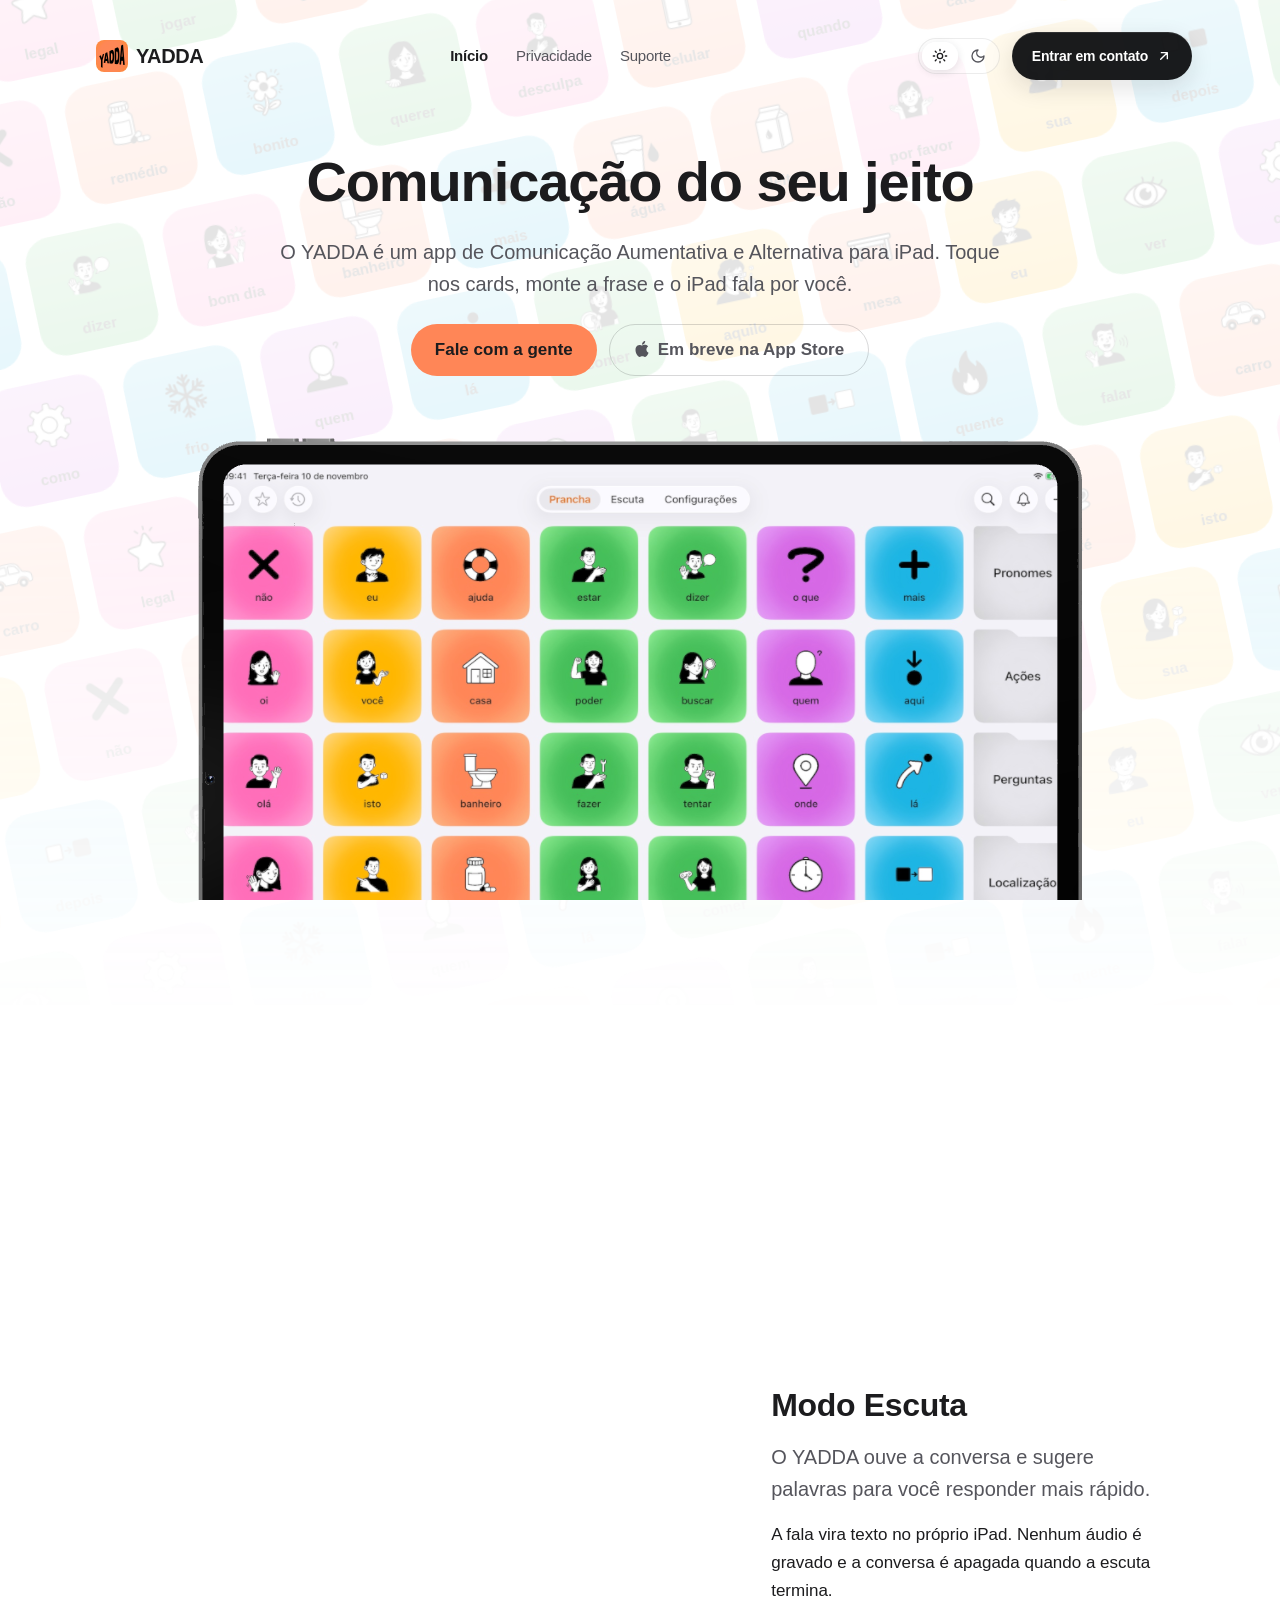
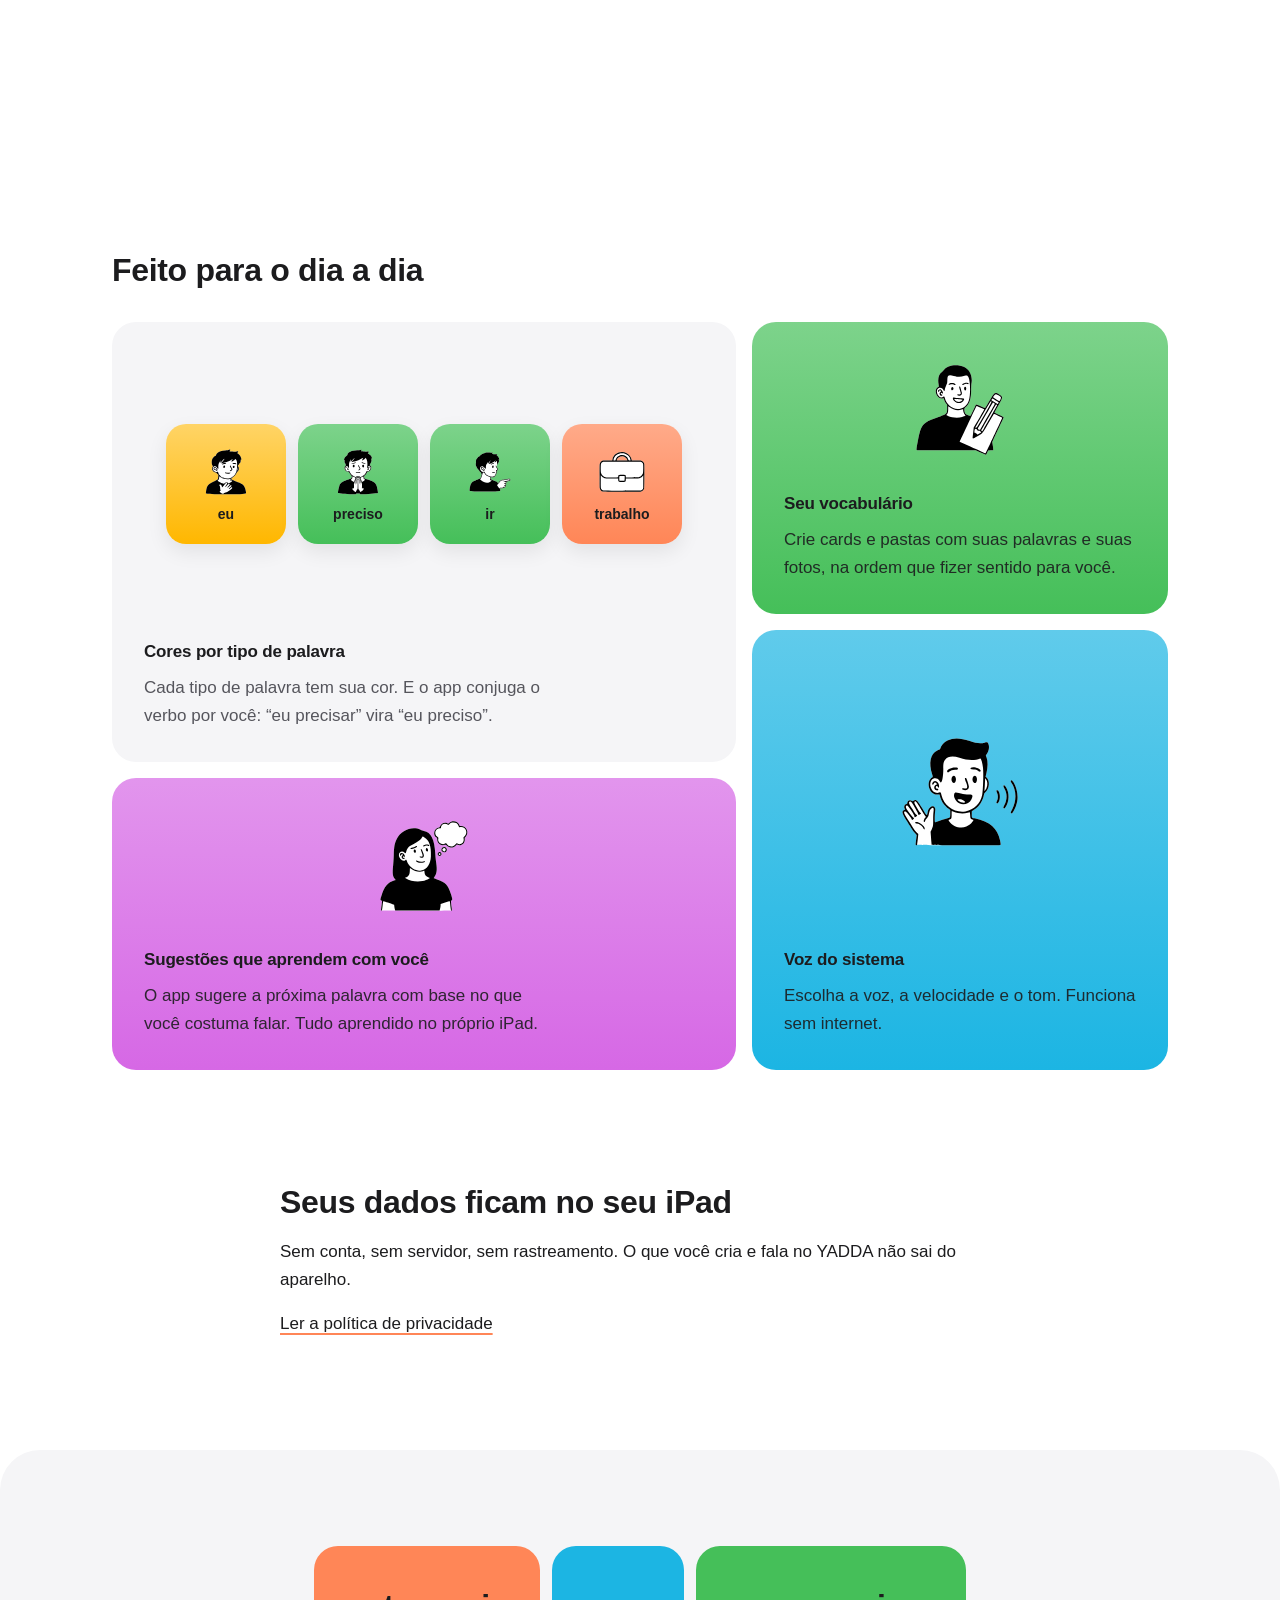
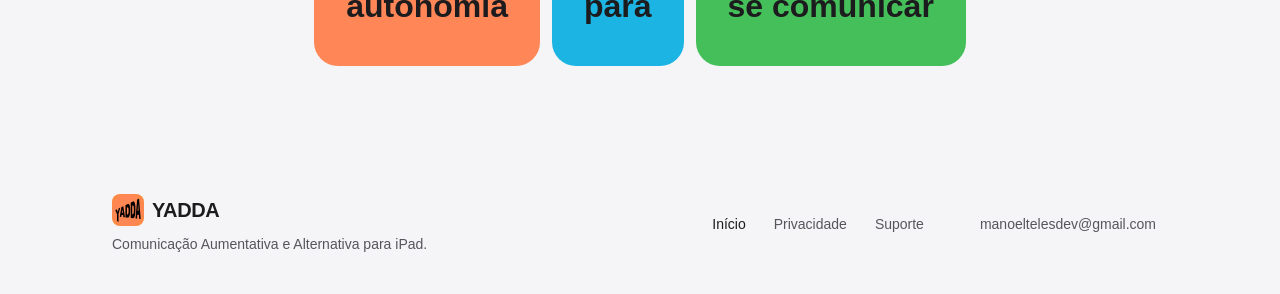
==== commit 097e9ef5: "perf: iPad 3D desenha só quando muda e fica mais leve no celular; mosaico e pictogramas param fora d" ====
--- a/index.html
+++ b/index.html
@@ -20,6 +20,7 @@
   <script src="js/navbar.js" defer></script>
   <script src="js/tema.js" defer></script>
   <script src="js/mosaico.js" defer></script>
+  <script src="js/pausa.js" defer></script>
   <script src="js/ipad3d.js" type="module"></script>
 </head>
 <body>
@@ -65,7 +66,7 @@
 
   <main id="conteudo">
     <div class="hero">
-    <div class="mosaico" aria-hidden="true"><div class="mosaico__plano"></div></div>
+    <div class="mosaico" aria-hidden="true" data-pausa-fora><div class="mosaico__plano"></div></div>
     <section class="conteudo abertura">
       <div class="abertura__texto">
         <h1 data-palavras>Comunicação do seu jeito</h1>
@@ -97,7 +98,7 @@
 
     <section class="conteudo recursos" aria-labelledby="titulo-recursos">
       <h2 id="titulo-recursos" data-revela>Feito para o dia a dia</h2>
-      <ul class="bento" data-cascata>
+      <ul class="bento" data-cascata data-pausa-fora>
         <li class="bento__item bento__item--cores">
           <div class="bento__arte bento__arte--cores" aria-hidden="true">
             <span class="mini mini--yellow"><svg class="picto picto--eu" viewBox="0 0 500 500" width="48" height="48" aria-hidden="true" focusable="false"><path fill="#fff" fill-rule="evenodd" d="M148.0 449.0 C 115.7 447.9 86.0 445.3 73.4 442.5 C 70.1 441.8 69.9 439.9 71.5 426.1 C 74.0 404.4 79.0 383.1 82.5 379.0 C 83.2 378.2 84.6 375.9 85.5 374.0 C 91.9 361.3 103.9 352.5 136.5 336.6 C 169.1 320.6 171.8 319.2 177.9 314.3 C 178.9 313.6 180.9 297.8 181.6 286.4 L 182.3 274.4 L 177.3 270.8 C 174.5 268.8 170.9 265.4 169.4 263.3 C 164.6 257.0 163.7 256.3 159.1 255.5 C 146.7 253.4 133.5 243.5 128.1 232.0 C 123.5 222.2 125.0 208.1 131.4 202.1 C 133.9 199.7 133.9 199.7 132.1 197.1 C 118.7 177.8 120.2 136.4 134.9 121.9 C 135.8 121.1 137.6 119.1 139.0 117.4 C 142.3 113.5 153.2 106.3 157.1 105.5 C 158.8 105.1 159.9 104.6 159.6 104.2 C 159.3 103.9 159.5 103.1 160.0 102.4 C 160.6 101.8 160.9 100.8 160.8 100.4 C 160.1 98.4 167.7 87.1 173.5 81.4 C 188.1 67.2 210.7 59.5 243.0 58.0 C 263.9 56.9 269.4 56.1 277.9 52.4 C 284.1 49.6 285.0 49.5 287.4 51.3 C 289.2 52.6 289.1 53.0 285.6 58.4 C 283.6 61.5 282.0 64.4 282.0 64.9 C 282.0 68.2 334.0 69.7 347.9 66.7 C 360.7 63.9 362.1 67.2 353.2 78.8 C 351.4 81.2 350.0 83.3 350.2 83.4 C 350.4 83.6 352.6 84.7 355.3 85.9 C 366.7 91.3 380.5 109.4 384.9 124.8 C 388.8 138.3 388.4 143.8 383.8 140.8 L 381.5 139.3 L 381.4 148.4 C 381.3 162.0 375.8 175.5 371.6 172.1 C 370.4 171.1 370.0 171.3 369.5 173.2 C 368.7 175.9 361.1 187.2 359.4 188.2 C 356.7 189.9 356.6 200.9 359.3 203.8 C 364.6 209.5 366.9 220.0 364.5 227.5 C 362.4 234.2 357.4 242.3 353.8 244.8 C 350.7 247.0 349.3 249.1 346.6 255.5 C 338.4 275.4 322.3 293.5 305.0 302.4 C 298.3 305.8 298.0 306.3 298.0 312.1 L 298.0 316.7 L 305.8 320.2 C 313.5 323.8 318.2 325.8 333.5 332.0 C 337.9 333.7 345.1 336.7 349.5 338.6 C 353.9 340.4 360.4 342.9 364.0 344.1 C 378.7 349.0 396.1 359.2 403.4 367.1 C 407.3 371.3 417.0 386.4 417.6 389.0 C 417.6 389.3 418.6 391.6 419.8 394.2 C 425.0 405.9 431.4 438.0 428.9 440.5 C 426.9 442.5 403.0 446.0 376.0 448.1 C 358.4 449.4 182.1 450.2 148.0 449.0 Z"/><path fill="#000" fill-rule="evenodd" d="M148.0 449.0 C 115.7 447.9 86.0 445.3 73.4 442.5 C 70.1 441.8 69.9 439.9 71.5 426.1 C 74.0 404.4 79.0 383.1 82.5 379.0 C 83.2 378.2 84.6 375.9 85.5 374.0 C 91.9 361.3 103.9 352.5 136.5 336.6 C 169.1 320.6 171.8 319.2 177.9 314.3 C 178.9 313.6 180.9 297.8 181.6 286.4 L 182.3 274.4 L 177.3 270.8 C 174.5 268.8 170.9 265.4 169.4 263.3 C 164.6 257.0 163.7 256.3 159.1 255.5 C 146.7 253.4 133.5 243.5 128.1 232.0 C 123.5 222.2 125.0 208.1 131.4 202.1 C 133.9 199.7 133.9 199.7 132.1 197.1 C 118.7 177.8 120.2 136.4 134.9 121.9 C 135.8 121.1 137.6 119.1 139.0 117.4 C 142.3 113.5 153.2 106.3 157.1 105.5 C 158.8 105.1 159.9 104.6 159.6 104.2 C 159.3 103.9 159.5 103.1 160.0 102.4 C 160.6 101.8 160.9 100.8 160.8 100.4 C 160.1 98.4 167.7 87.1 173.5 81.4 C 188.1 67.2 210.7 59.5 243.0 58.0 C 263.9 56.9 269.4 56.1 277.9 52.4 C 284.1 49.6 285.0 49.5 287.4 51.3 C 289.2 52.6 289.1 53.0 285.6 58.4 C 283.6 61.5 282.0 64.4 282.0 64.9 C 282.0 68.2 334.0 69.7 347.9 66.7 C 360.7 63.9 362.1 67.2 353.2 78.8 C 351.4 81.2 350.0 83.3 350.2 83.4 C 350.4 83.6 352.6 84.7 355.3 85.9 C 366.7 91.3 380.5 109.4 384.9 124.8 C 388.8 138.3 388.4 143.8 383.8 140.8 L 381.5 139.3 L 381.4 148.4 C 381.3 162.0 375.8 175.5 371.6 172.1 C 370.4 171.1 370.0 171.3 369.5 173.2 C 368.7 175.9 361.1 187.2 359.4 188.2 C 356.7 189.9 356.6 200.9 359.3 203.8 C 364.6 209.5 366.9 220.0 364.5 227.5 C 362.4 234.2 357.4 242.3 353.8 244.8 C 350.7 247.0 349.3 249.1 346.6 255.5 C 338.4 275.4 322.3 293.5 305.0 302.4 C 298.3 305.8 298.0 306.3 298.0 312.1 L 298.0 316.7 L 305.8 320.2 C 313.5 323.8 318.2 325.8 333.5 332.0 C 337.9 333.7 345.1 336.7 349.5 338.6 C 353.9 340.4 360.4 342.9 364.0 344.1 C 378.7 349.0 396.1 359.2 403.4 367.1 C 407.3 371.3 417.0 386.4 417.6 389.0 C 417.6 389.3 418.6 391.6 419.8 394.2 C 425.0 405.9 431.4 438.0 428.9 440.5 C 426.9 442.5 403.0 446.0 376.0 448.1 C 358.4 449.4 182.1 450.2 148.0 449.0 Z M230.9 440.1 C 234.5 435.7 235.6 435.0 239.8 434.5 C 248.8 433.4 260.2 429.0 266.8 424.1 C 277.7 416.1 283.3 412.1 290.1 407.4 C 293.8 405.0 297.3 402.3 298.0 401.5 C 298.7 400.7 299.8 400.0 300.5 400.0 C 304.5 400.0 307.4 391.5 304.4 388.6 C 301.1 385.3 298.4 386.5 286.0 396.8 C 281.4 400.7 278.2 402.3 276.4 401.6 C 273.9 400.6 274.9 398.2 279.6 394.3 C 292.2 383.8 294.7 381.4 296.7 378.1 C 299.6 373.5 299.6 370.4 296.8 368.6 C 292.5 365.9 289.3 367.7 277.7 379.2 C 269.7 387.1 266.1 390.0 264.6 389.8 C 260.4 389.2 262.6 385.6 275.1 373.1 C 283.6 364.5 285.6 355.8 279.1 355.2 C 273.2 354.6 271.2 356.2 254.3 374.8 C 242.8 387.4 238.9 383.2 250.0 370.0 C 259.8 358.3 262.7 351.8 259.4 348.6 C 255.9 345.0 249.3 347.7 243.0 355.1 C 241.1 357.4 238.6 360.3 237.5 361.5 C 236.4 362.6 234.2 365.4 232.6 367.6 C 230.9 369.7 229.3 371.7 229.0 372.0 C 228.7 372.3 226.7 375.0 224.5 378.0 C 217.5 387.8 214.6 388.6 213.5 381.2 C 213.1 378.6 212.3 375.9 211.8 375.2 C 211.2 374.6 211.0 374.0 211.4 374.0 C 212.2 374.0 209.2 369.3 206.1 365.8 C 201.2 360.2 192.9 360.2 190.9 365.6 C 190.2 367.7 190.5 368.7 195.4 377.2 C 196.9 379.8 197.5 383.3 198.0 393.6 C 198.5 404.8 199.0 407.3 200.9 410.6 L 203.2 414.5 L 197.7 419.6 C 191.3 425.5 191.2 425.0 200.3 432.9 C 206.7 438.3 212.2 441.5 218.5 443.6 C 225.2 445.7 226.4 445.4 230.9 440.1 Z M240.3 348.6 C 249.9 339.7 265.3 339.8 267.6 348.8 C 268.0 350.3 268.8 350.9 269.7 350.6 C 270.5 350.2 272.4 349.7 273.8 349.4 C 283.2 347.3 293.8 342.2 299.3 337.0 C 302.8 333.8 306.6 328.2 305.8 327.5 C 304.9 326.7 299.0 324.0 298.1 324.0 C 297.6 324.0 297.0 325.5 296.8 327.2 C 296.6 329.9 296.0 330.6 293.9 330.8 C 290.6 331.2 289.4 325.7 290.6 315.3 C 291.2 309.4 291.1 308.7 289.6 309.3 C 267.4 317.8 233.6 314.2 210.7 300.8 C 208.1 299.3 205.6 298.0 205.2 298.0 C 204.8 297.9 201.3 295.2 197.5 291.9 C 193.5 288.4 190.4 286.4 190.3 287.2 C 190.2 287.9 189.4 294.0 188.5 300.8 C 186.7 315.4 185.5 317.6 176.1 324.7 C 171.0 328.5 197.0 345.9 215.0 350.8 C 231.6 355.3 233.3 355.2 240.3 348.6 Z M282.1 305.1 C 291.6 302.5 302.1 297.9 307.0 294.0 C 309.1 292.3 311.1 291.0 311.5 291.0 C 312.8 291.0 322.3 281.8 325.9 277.0 C 327.8 274.5 329.7 272.3 330.1 272.0 C 330.7 271.5 339.4 254.9 339.5 254.0 C 339.5 253.7 340.1 252.6 340.7 251.5 C 344.4 244.7 347.6 225.0 349.0 200.7 C 350.9 166.7 347.1 146.1 337.1 136.6 L 334.0 133.7 L 332.1 136.2 C 330.1 138.7 316.7 150.0 315.8 150.0 C 315.5 150.0 312.6 151.6 309.4 153.5 C 297.9 160.4 294.3 157.5 301.7 147.3 C 306.2 141.0 310.8 132.0 309.4 132.0 C 309.1 132.0 306.5 134.1 303.7 136.6 C 300.9 139.1 296.9 142.1 294.7 143.3 C 292.6 144.5 289.6 146.2 288.2 147.0 C 286.7 147.8 283.0 150.0 279.8 151.7 C 269.0 157.8 232.1 168.7 212.9 171.4 C 206.6 172.3 204.6 170.2 208.6 166.8 C 217.8 159.1 225.1 150.8 233.3 138.8 C 241.5 126.7 232.3 132.5 217.0 149.0 C 200.2 167.2 200.0 167.4 198.4 164.8 C 197.1 162.7 197.9 158.6 200.9 151.1 C 202.6 147.2 203.6 144.0 203.2 144.0 C 201.3 144.0 187.4 167.5 186.4 172.2 C 186.3 172.7 186.1 173.2 186.0 173.5 C 185.9 173.8 185.7 174.3 185.5 174.8 C 185.4 175.2 184.9 176.6 184.3 178.0 C 182.0 183.6 180.7 196.1 181.5 205.8 C 182.7 221.8 182.8 221.5 180.3 221.8 C 178.8 222.0 177.4 221.0 175.4 218.3 C 173.8 216.2 172.3 214.3 172.0 214.0 C 171.7 213.7 170.0 211.5 168.3 209.1 C 162.9 201.7 158.7 199.5 150.1 199.5 L 142.7 199.6 L 137.9 204.9 C 135.2 207.9 133.3 210.7 133.6 211.1 C 133.8 211.5 133.6 212.1 133.0 212.5 C 131.6 213.4 131.7 224.3 133.2 225.8 C 133.9 226.5 134.0 227.0 133.6 227.0 C 133.1 227.0 133.3 227.7 134.0 228.5 C 134.7 229.3 134.9 230.0 134.6 230.0 C 134.2 230.0 136.0 232.7 138.5 236.0 C 146.8 246.8 158.3 250.8 175.5 248.8 C 178.4 248.5 178.5 248.7 181.2 256.9 C 182.7 261.5 184.4 265.6 185.0 266.0 C 185.7 266.4 186.0 267.0 185.8 267.3 C 183.4 271.6 215.0 300.0 222.2 300.0 C 222.8 300.0 226.1 301.1 229.4 302.4 C 243.9 308.2 266.3 309.3 282.1 305.1 Z M357.0 229.1 C 358.8 224.6 358.8 214.2 357.0 211.0 C 355.6 208.6 355.5 209.0 354.4 218.0 C 353.7 223.2 352.9 230.0 352.5 233.0 L 351.8 238.5 L 353.7 235.5 C 354.8 233.8 356.2 231.0 357.0 229.1 Z M285.5 241.0 C 283.0 238.3 284.3 236.3 289.1 235.0 C 299.0 232.3 301.4 224.6 294.9 216.6 C 288.1 208.3 283.3 197.2 285.0 194.0 C 287.5 189.4 293.0 190.9 293.0 196.2 C 293.0 198.8 300.1 212.7 302.1 214.0 C 303.5 215.0 307.0 223.4 307.0 226.0 C 307.0 235.0 290.5 246.5 285.5 241.0 Z M164.0 238.9 C 162.6 238.3 159.9 236.1 157.9 234.0 C 154.9 230.8 153.5 230.0 150.7 230.0 C 145.3 230.0 142.5 228.5 140.7 224.7 C 134.7 212.1 147.0 199.9 158.5 207.0 C 164.2 210.5 161.8 216.1 156.0 212.7 C 150.0 209.1 144.2 212.8 145.4 219.4 C 146.2 223.5 148.4 225.0 153.5 225.0 C 158.0 225.0 160.7 226.4 164.2 230.4 C 166.5 233.1 166.9 233.3 167.5 231.8 C 168.4 229.6 164.9 223.8 161.2 221.1 L 158.5 219.1 L 160.7 216.9 L 162.9 214.7 L 166.4 217.4 C 178.1 226.3 176.2 243.6 164.0 238.9 Z"/><g class="p-olhos"><path fill="#000" fill-rule="evenodd" d="M228.6 212.7 C 226.3 211.0 225.1 204.6 226.3 199.8 C 229.2 188.0 242.0 191.1 242.0 203.5 C 242.0 212.0 234.5 217.0 228.6 212.7 Z"/><path fill="#000" fill-rule="evenodd" d="M312.6 211.5 C 306.9 202.8 313.2 190.7 322.0 193.5 C 327.3 195.2 328.7 208.4 324.0 212.2 C 320.6 215.0 314.6 214.6 312.6 211.5 Z"/></g><g class="p-sobr"><path fill="#000" fill-rule="evenodd" d="M216.0 182.5 C 215.0 181.3 215.0 180.4 215.9 178.4 C 219.6 170.2 251.0 167.1 251.0 175.0 C 251.0 177.9 249.4 178.4 239.5 178.4 C 231.8 178.5 229.7 178.9 224.9 181.2 C 218.4 184.4 217.7 184.5 216.0 182.5 Z"/><path fill="#000" fill-rule="evenodd" d="M332.5 179.2 C 329.6 177.6 327.2 177.5 313.0 178.3 C 309.1 178.5 308.5 178.2 308.2 176.4 C 307.2 169.4 331.3 167.2 339.0 173.6 C 345.4 179.0 340.2 183.5 332.5 179.2 Z"/></g><g class="p-boca"><path fill="#000" fill-rule="evenodd" d="M254.7 263.9 C 248.4 262.4 241.0 258.2 241.0 256.1 C 241.0 253.0 244.4 252.7 249.2 255.2 C 254.5 258.0 275.3 258.6 282.7 256.1 C 286.1 255.0 287.2 254.9 288.4 256.0 C 294.9 261.3 269.2 267.3 254.7 263.9 Z"/></g></svg><span>eu</span></span>
--- a/estilo.css
+++ b/estilo.css
@@ -570,7 +570,7 @@
   left: 50%;
   display: grid;
   width: 300vw;
-  margin: 0 0 0 -150vw;
+  margin-left: -150vw;
   transform: translateY(-50%) rotate(-12deg);
 }
 .mosaico__fila {
@@ -589,6 +589,9 @@
   from { transform: translate3d(calc(-1 * var(--mosaico-w)), 0, 0); }
   to { transform: translate3d(0, 0, 0); }
 }
+/* Fora da tela o loop para (js/pausa.js). */
+.fora-da-tela .anda .mosaico__fila,
+.bento.fora-da-tela .bento__item .picto [class^="p-"] { animation-play-state: paused; }
 @media (prefers-reduced-motion: reduce) {
   .anda .mosaico__fila { animation: none; }
   .tema__bolinha { transition: none; }
@@ -728,9 +731,11 @@
 /* iPad 3D: o canvas cobre a tela, e as molduras viram só âncoras de posição */
 .cena3d {
   position: fixed;
-  inset: 0;
+  top: 0;
+  left: 0;
   width: 100%;
-  height: 100%;
+  height: 100vh;
+  height: 100lvh;
   z-index: 5;
   pointer-events: none;
   opacity: 0;
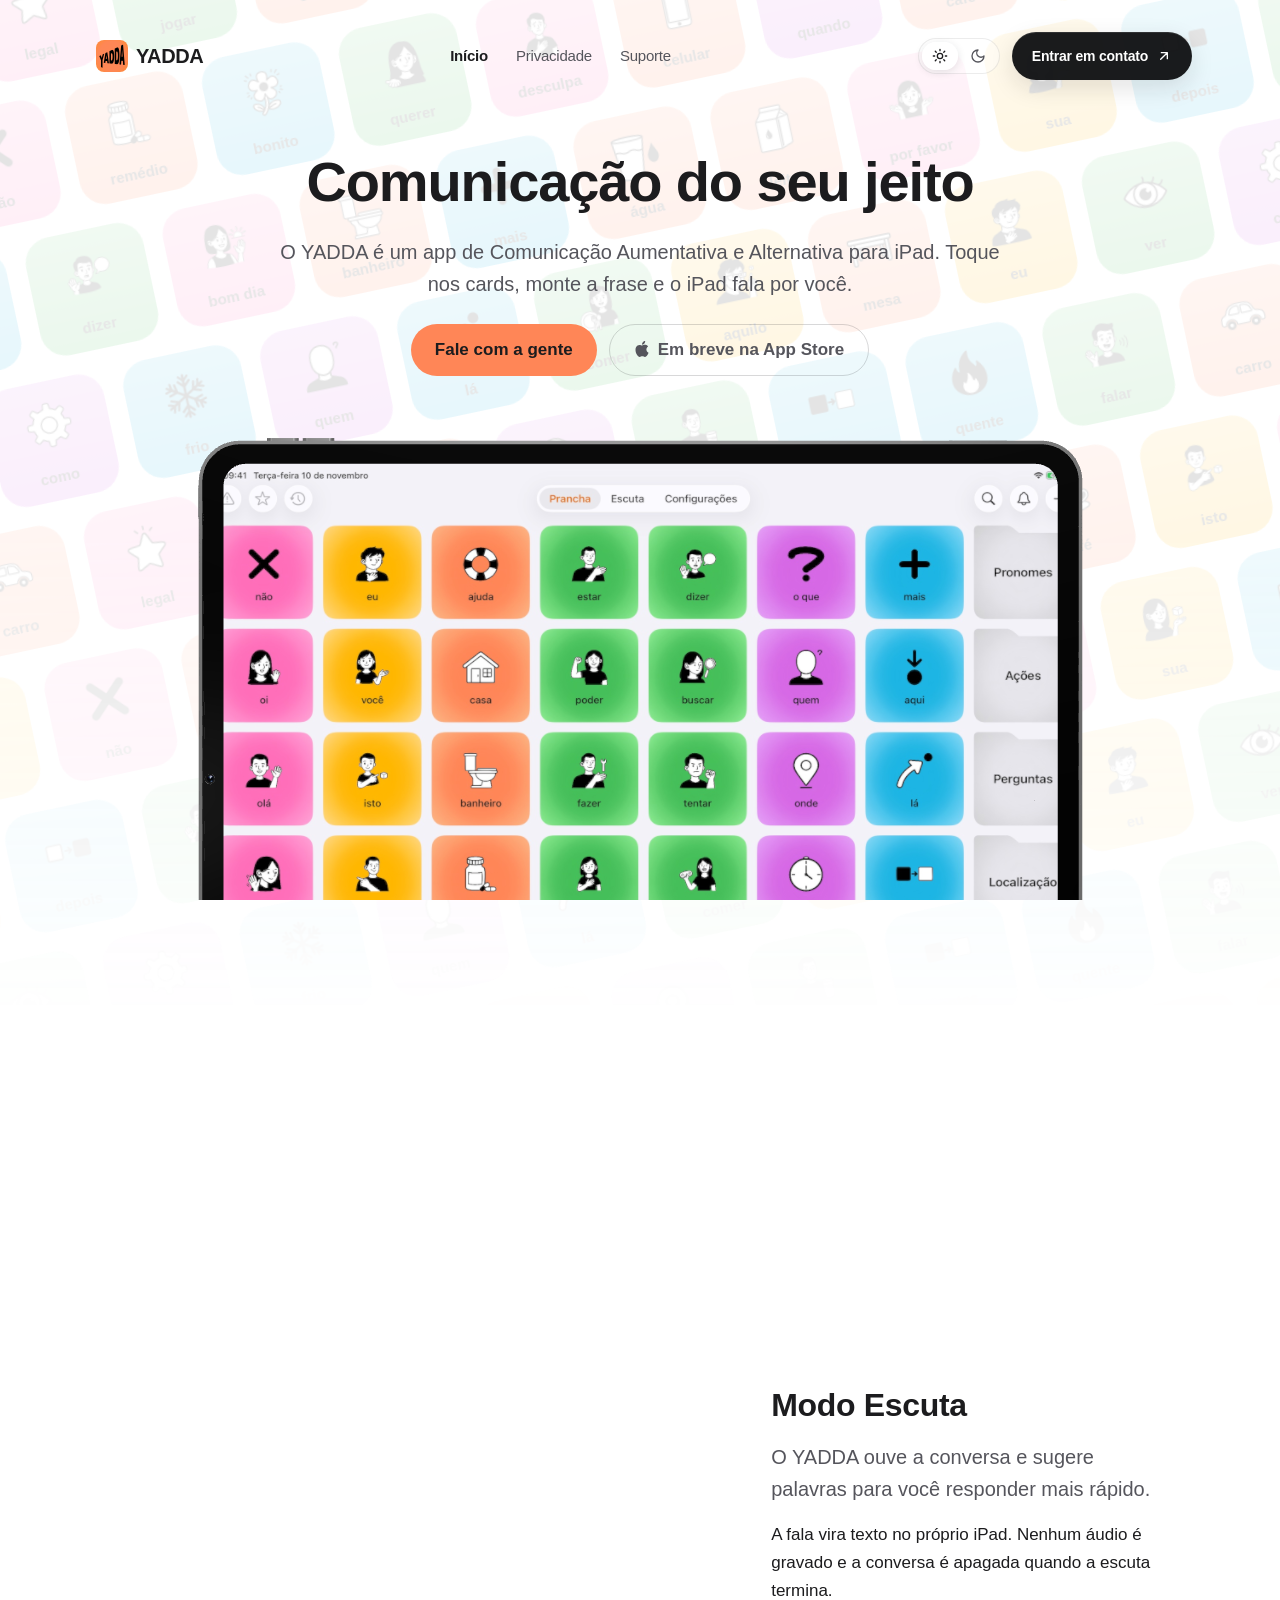
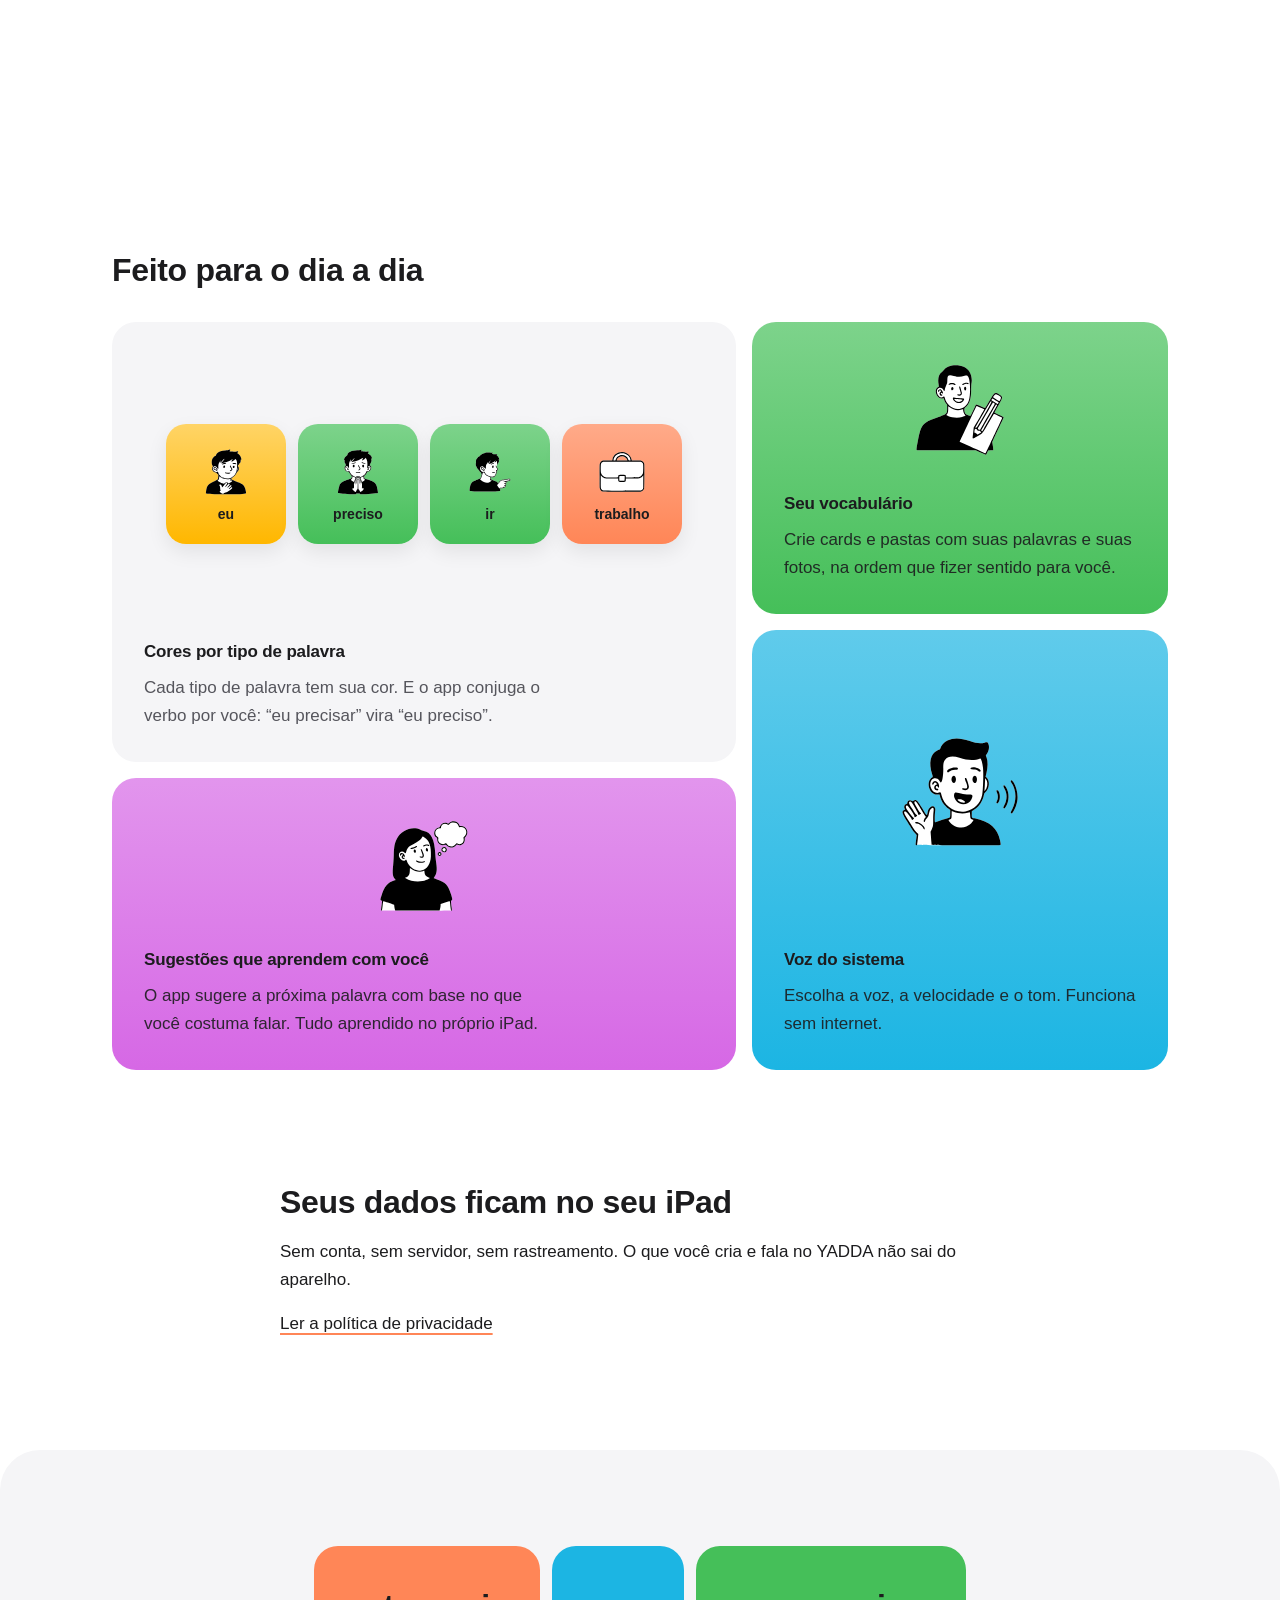
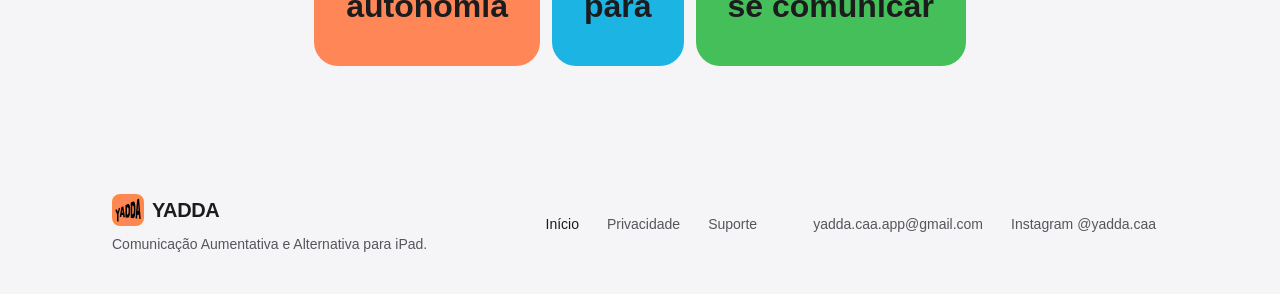
==== commit 0089c4ce: "Troca o e-mail de contato e adiciona o Instagram @yadda.caa" ====
--- a/index.html
+++ b/index.html
@@ -162,7 +162,10 @@
           <a href="privacidade.html">Privacidade</a>
           <a href="suporte.html">Suporte</a>
       </nav>
-      <a class="rodape__contato" href="mailto:manoeltelesdev@gmail.com">manoeltelesdev@gmail.com</a>
+      <div class="rodape__contatos">
+        <a class="rodape__contato" href="mailto:yadda.caa.app@gmail.com">yadda.caa.app@gmail.com</a>
+        <a class="rodape__contato" href="https://www.instagram.com/yadda.caa/" rel="noopener" aria-label="Instagram do YADDA, @yadda.caa">Instagram @yadda.caa</a>
+      </div>
     </div>
   </footer>
 </body>
--- a/estilo.css
+++ b/estilo.css
@@ -1053,7 +1053,8 @@
 }
 .rodape__links a:hover, .rodape__contato:hover { color: var(--color-text); background: var(--color-surface-strong); }
 .rodape__links a[aria-current="page"] { color: var(--color-text); }
-.rodape__contato { justify-self: start; margin-left: calc(-1 * var(--space-3)); }
+.rodape__contatos { display: flex; flex-wrap: wrap; gap: var(--space-1); justify-self: start; margin-left: calc(-1 * var(--space-3)); }
+.rodape__contato { justify-self: start; }
 
 @media (min-width: 768px) {
   .rodape__fecho { padding-top: var(--space-24); padding-bottom: var(--space-24); }
@@ -1070,7 +1071,7 @@
     align-items: center;
     gap: var(--space-8);
   }
-  .rodape__links, .rodape__contato { margin-left: 0; }
+  .rodape__links, .rodape__contatos { margin-left: 0; }
 }
 
 @media (prefers-reduced-motion: reduce) {
